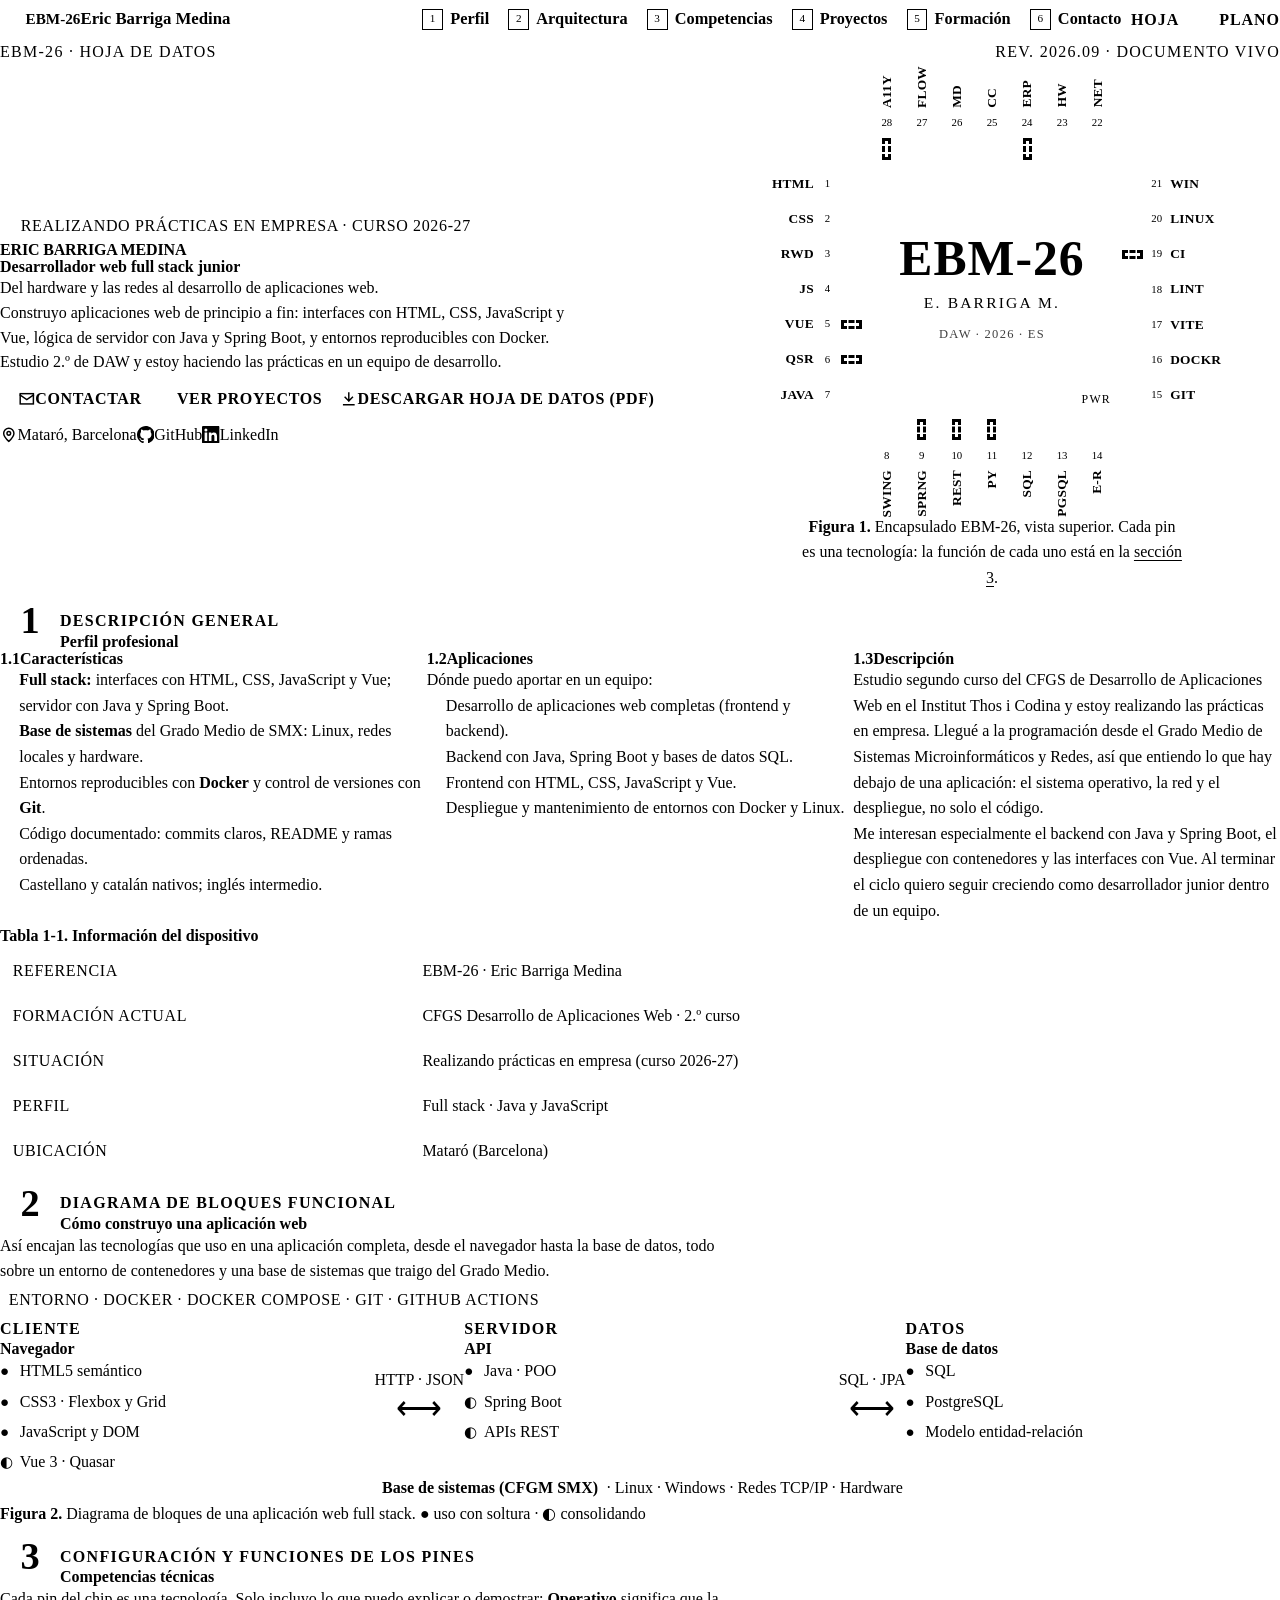
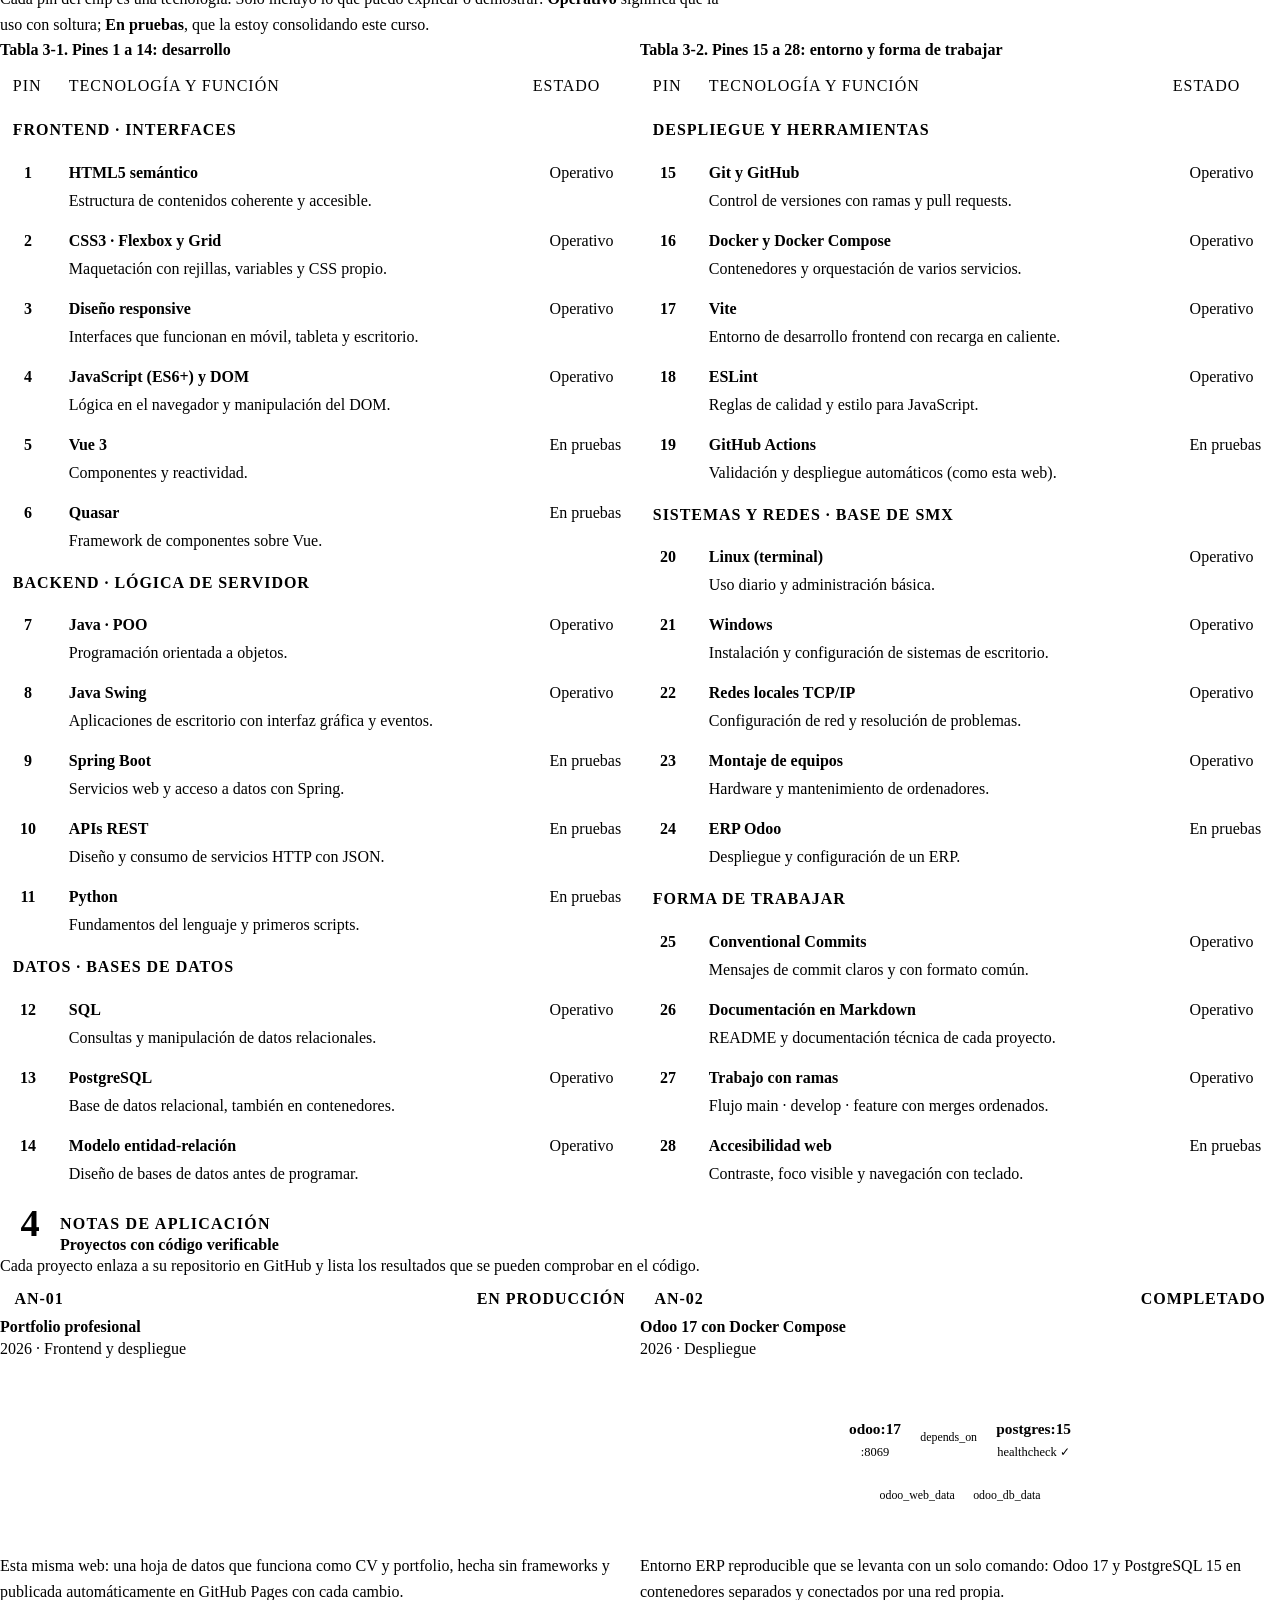
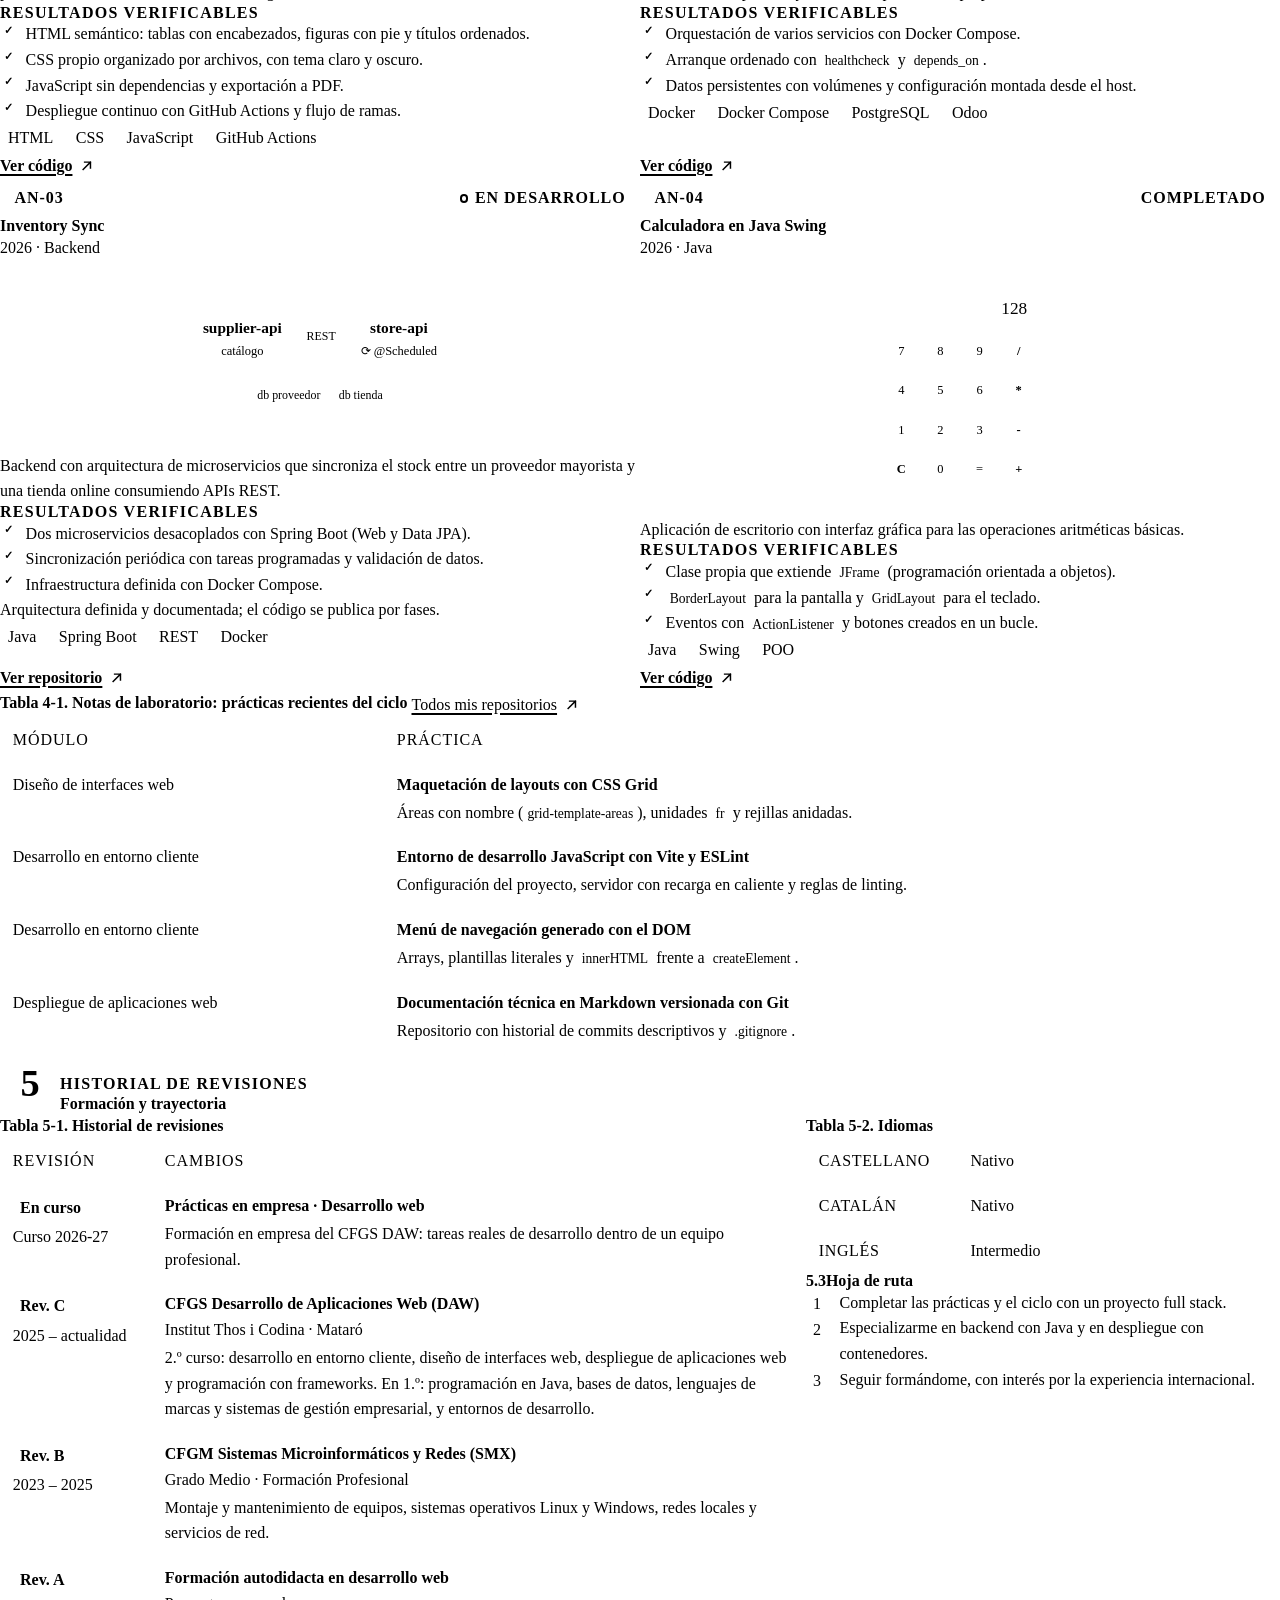
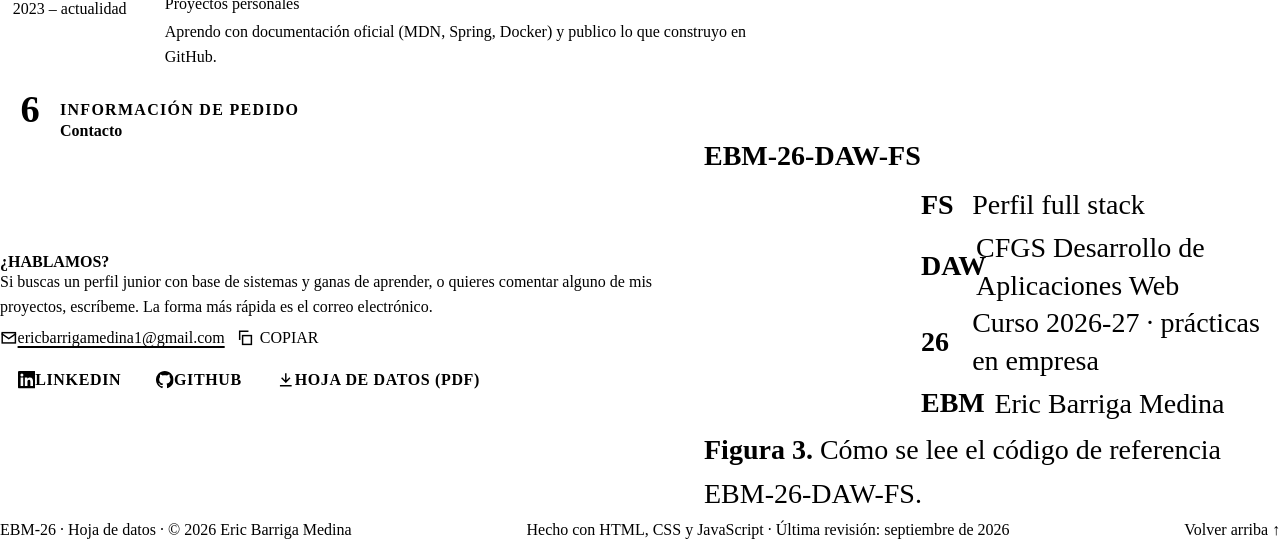
==== index.html @ aa26b1b4 "feat: maquetación de la hoja de datos EBM-26 Rediseño completo: el portfolio se presenta como el dat" ====
<!DOCTYPE html>
<html lang="es">
<head>
  <meta charset="utf-8">
  <!--
    =============================================================================
    PORTFOLIO DE ERIC BARRIGA MEDINA · "HOJA DE DATOS EBM-26"

    Idea del diseño: el portfolio imita la hoja de datos (datasheet) de un chip
    electrónico. Yo soy el componente "EBM-26" y cada parte de la hoja cuenta
    una parte de mi CV:

      Portada ............ presentación + el chip dibujado (Figura 1)
      1 Perfil ........... "Descripción general" (características, aplicaciones...)
      2 Arquitectura ..... "Diagrama de bloques" (cómo construyo una web)
      3 Competencias ..... "Configuración de pines" (una tecnología por pin)
      4 Proyectos ........ "Notas de aplicación" (proyectos con código)
      5 Formación ........ "Historial de revisiones"
      6 Contacto ......... "Información de pedido"

    Cómo está organizado el código:
      - Los textos se cambian directamente aquí, en este archivo.
      - Los estilos están en la carpeta css/ (un archivo por tema, ver README).
      - La interactividad está en js/principal.js.
      - Las clases siguen el formato  bloque__elemento--variante
        Ejemplo: .proyecto (bloque) · .proyecto__titulo (elemento) ·
                 .proyecto--destacado (variante).
    =============================================================================
  -->
  <meta name="viewport" content="width=device-width, initial-scale=1">
  <title>Eric Barriga Medina · Desarrollador web full stack junior</title>
  <meta name="description" content="Portfolio y CV de Eric Barriga Medina, estudiante de 2.º de DAW, presentado como la hoja de datos de un chip. Desarrollo web full stack con HTML, CSS, JavaScript, Vue, Java, Spring Boot, PostgreSQL y Docker.">
  <meta name="author" content="Eric Barriga Medina">
  <meta name="theme-color" content="#f3f0e8" media="(prefers-color-scheme: light)">
  <meta name="theme-color" content="#0f2a4a" media="(prefers-color-scheme: dark)">
  <link rel="canonical" href="https://eriiicc03.github.io/PortfolioEricBarrigaMedina/">

  <!-- Vista previa al compartir el enlace (LinkedIn, WhatsApp, etc.) -->
  <meta property="og:type" content="profile">
  <meta property="og:locale" content="es_ES">
  <meta property="og:url" content="https://eriiicc03.github.io/PortfolioEricBarrigaMedina/">
  <meta property="og:site_name" content="Eric Barriga Medina">
  <meta property="og:title" content="Eric Barriga Medina · Hoja de datos EBM-26">
  <meta property="og:description" content="Desarrollador web full stack junior: Java, Spring Boot, JavaScript, Vue, PostgreSQL y Docker. Portfolio presentado como la hoja de datos de un chip.">
  <meta property="og:image" content="https://eriiicc03.github.io/PortfolioEricBarrigaMedina/assets/img/og-image.png">
  <meta property="og:image:width" content="1200">
  <meta property="og:image:height" content="630">
  <meta property="og:image:alt" content="Hoja de datos del componente EBM-26: Eric Barriga Medina, desarrollador web full stack junior">
  <meta property="profile:first_name" content="Eric">
  <meta property="profile:last_name" content="Barriga Medina">
  <meta name="twitter:card" content="summary_large_image">

  <link rel="icon" href="assets/img/favicon.svg" type="image/svg+xml">
  <link rel="apple-touch-icon" href="assets/img/apple-touch-icon.png">

  <!-- Datos estructurados para buscadores (schema.org) -->
  <script type="application/ld+json">
    {
      "@context": "https://schema.org",
      "@type": "Person",
      "name": "Eric Barriga Medina",
      "jobTitle": "Desarrollador web full stack junior",
      "url": "https://eriiicc03.github.io/PortfolioEricBarrigaMedina/",
      "email": "mailto:ericbarrigamedina1@gmail.com",
      "address": {
        "@type": "PostalAddress",
        "addressLocality": "Mataró",
        "addressRegion": "Barcelona",
        "addressCountry": "ES"
      },
      "alumniOf": {
        "@type": "EducationalOrganization",
        "name": "Institut Thos i Codina"
      },
      "knowsAbout": ["HTML", "CSS", "JavaScript", "Vue", "Java", "Spring Boot", "SQL", "PostgreSQL", "Docker", "Git"],
      "knowsLanguage": ["es", "ca", "en"],
      "sameAs": [
        "https://github.com/Eriiicc03",
        "https://www.linkedin.com/in/eric-barriga-medina-5753632b2/"
      ]
    }
  </script>

  <!-- Aplica el tema guardado ("hoja" o "plano") antes de pintar la página, así no parpadea -->
  <script>
    (function () {
      var raiz = document.documentElement;
      raiz.classList.add("con-js");
      try {
        var temaGuardado = localStorage.getItem("tema");
        if (temaGuardado === "hoja" || temaGuardado === "plano") raiz.dataset.tema = temaGuardado;
      } catch (error) { /* el navegador no deja guardar datos: no pasa nada */ }
    })();
  </script>

  <!-- Fuentes propias: se precargan las que se ven nada más entrar -->
  <link rel="preload" href="assets/fuentes/ibm-plex-sans.woff2" as="font" type="font/woff2" crossorigin>
  <link rel="preload" href="assets/fuentes/ibm-plex-sans-condensed-700.woff2" as="font" type="font/woff2" crossorigin>

  <!-- Hojas de estilo (el orden importa: de lo más general a lo más concreto) -->
  <link rel="stylesheet" href="css/fuentes.css">
  <link rel="stylesheet" href="css/variables.css">
  <link rel="stylesheet" href="css/base.css">
  <link rel="stylesheet" href="css/estructura.css">
  <link rel="stylesheet" href="css/componentes.css">
  <link rel="stylesheet" href="css/chip.css">
  <link rel="stylesheet" href="css/diagramas.css">
  <link rel="stylesheet" href="css/impresion.css" media="print">

  <script src="js/principal.js" defer></script>
</head>
<body>
  <!-- ======================================================================
       ICONOS
       Se dibujan una vez aquí y se reutilizan con <use href="#icono-...">
       ====================================================================== -->
  <svg class="iconos" aria-hidden="true" xmlns="http://www.w3.org/2000/svg">
    <symbol id="icono-github" viewBox="0 0 16 16">
      <path fill="currentColor" d="M8 0C3.58 0 0 3.58 0 8c0 3.54 2.29 6.53 5.47 7.59.4.07.55-.17.55-.38 0-.19-.01-.82-.01-1.49-2.01.37-2.53-.49-2.69-.94-.09-.23-.48-.94-.82-1.13-.28-.15-.68-.52-.01-.53.63-.01 1.08.58 1.23.82.72 1.21 1.87.87 2.33.66.07-.52.28-.87.51-1.07-1.78-.2-3.64-.89-3.64-3.95 0-.87.31-1.59.82-2.15-.08-.2-.36-1.02.08-2.12 0 0 .67-.21 2.2.82.64-.18 1.32-.27 2-.27.68 0 1.36.09 2 .27 1.53-1.04 2.2-.82 2.2-.82.44 1.1.16 1.92.08 2.12.51.56.82 1.27.82 2.15 0 3.07-1.87 3.75-3.65 3.95.29.25.54.73.54 1.48 0 1.07-.01 1.93-.01 2.2 0 .21.15.46.55.38A8.01 8.01 0 0 0 16 8c0-4.42-3.58-8-8-8z"/>
    </symbol>
    <symbol id="icono-linkedin" viewBox="0 0 24 24">
      <path fill="currentColor" d="M20.45 20.45h-3.56v-5.57c0-1.33-.02-3.04-1.85-3.04-1.85 0-2.13 1.45-2.13 2.94v5.67H9.35V9h3.41v1.56h.05c.48-.9 1.64-1.85 3.37-1.85 3.6 0 4.27 2.37 4.27 5.46v6.28zM5.34 7.43a2.06 2.06 0 1 1 0-4.13 2.06 2.06 0 0 1 0 4.13zM7.12 20.45H3.56V9h3.56v11.45zM22.22 0H1.77C.79 0 0 .77 0 1.73v20.54C0 23.23.79 24 1.77 24h20.45c.98 0 1.78-.77 1.78-1.73V1.73C24 .77 23.2 0 22.22 0z"/>
    </symbol>
    <symbol id="icono-correo" viewBox="0 0 24 24">
      <g fill="none" stroke="currentColor" stroke-width="2" stroke-linecap="square"><rect x="3" y="5" width="18" height="14"/><path d="m3 7 9 6 9-6"/></g>
    </symbol>
    <symbol id="icono-ubicacion" viewBox="0 0 24 24">
      <g fill="none" stroke="currentColor" stroke-width="2"><path d="M12 21s-7-6.2-7-11a7 7 0 0 1 14 0c0 4.8-7 11-7 11z"/><circle cx="12" cy="10" r="2.5"/></g>
    </symbol>
    <symbol id="icono-flecha" viewBox="0 0 24 24">
      <path fill="none" stroke="currentColor" stroke-width="2" stroke-linecap="square" d="M7 17 17 7M9 7h8v8"/>
    </symbol>
    <symbol id="icono-descargar" viewBox="0 0 24 24">
      <path fill="none" stroke="currentColor" stroke-width="2" stroke-linecap="square" d="M12 4v11m-5-5 5 5 5-5M5 20h14"/>
    </symbol>
    <symbol id="icono-copiar" viewBox="0 0 24 24">
      <g fill="none" stroke="currentColor" stroke-width="2"><rect x="9" y="9" width="12" height="12"/><path d="M5 15V3h12"/></g>
    </symbol>
    <symbol id="icono-hecho" viewBox="0 0 24 24">
      <path fill="none" stroke="currentColor" stroke-width="2.5" stroke-linecap="square" d="M20 6 9 17l-5-5"/>
    </symbol>
    <symbol id="icono-menu" viewBox="0 0 24 24">
      <path fill="none" stroke="currentColor" stroke-width="2" d="M3 6h18M3 12h18M3 18h18"/>
    </symbol>
    <symbol id="icono-cerrar" viewBox="0 0 24 24">
      <path fill="none" stroke="currentColor" stroke-width="2" d="M5 5l14 14M19 5 5 19"/>
    </symbol>
  </svg>

  <a class="saltar-contenido" href="#contenido">Saltar al contenido</a>

  <!-- ======================================================================
       CABECERA FIJA: marca, índice de secciones y cambio de tema
       ====================================================================== -->
  <header class="cabecera" data-cabecera>
    <div class="contenedor cabecera__interior">
      <a class="marca" href="#inicio">
        <span class="marca__chip" aria-hidden="true"></span>
        <span class="marca__codigo">EBM-26</span>
        <span class="marca__nombre">Eric Barriga Medina</span>
      </a>

      <nav class="menu" aria-label="Índice" data-menu>
        <button class="menu__boton" type="button" aria-expanded="false" aria-controls="menu-lista" data-menu-boton>
          <svg class="icono icono--abrir" aria-hidden="true"><use href="#icono-menu"/></svg>
          <svg class="icono icono--cerrar" aria-hidden="true"><use href="#icono-cerrar"/></svg>
          Índice
        </button>
        <!-- Para añadir una sección al menú, copia un <li> y cambia el número, el texto y el #id -->
        <ol class="menu__lista" id="menu-lista">
          <li><a class="menu__enlace" href="#perfil"><span class="menu__numero">1</span>Perfil</a></li>
          <li><a class="menu__enlace" href="#arquitectura"><span class="menu__numero">2</span>Arquitectura</a></li>
          <li><a class="menu__enlace" href="#competencias"><span class="menu__numero">3</span>Competencias</a></li>
          <li><a class="menu__enlace" href="#proyectos"><span class="menu__numero">4</span>Proyectos</a></li>
          <li><a class="menu__enlace" href="#formacion"><span class="menu__numero">5</span>Formación</a></li>
          <li><a class="menu__enlace" href="#contacto"><span class="menu__numero">6</span>Contacto</a></li>
        </ol>
      </nav>

      <!-- Interruptor de tema: "Hoja" (claro, papel) o "Plano" (oscuro, cianotipo) -->
      <button class="boton-tema solo-con-js" type="button" aria-pressed="false" data-boton-tema>
        <span class="boton-tema__etiqueta" aria-hidden="true">Hoja</span>
        <span class="boton-tema__interruptor" aria-hidden="true"></span>
        <span class="boton-tema__etiqueta" aria-hidden="true">Plano</span>
        <span class="solo-lectores">Modo plano (tema oscuro)</span>
      </button>
    </div>
  </header>

  <main id="contenido">
    <!-- ======================================================================
         PORTADA
         ====================================================================== -->
    <section class="portada" id="inicio" aria-labelledby="portada-titulo">
      <div class="contenedor">
        <!-- Franja superior, como en las hojas de datos de verdad -->
        <div class="portada__franja">
          <p>EBM-26 · Hoja de datos</p>
          <p>Rev. 2026.09 · Documento vivo</p>
        </div>

        <div class="portada__rejilla">
          <div class="portada__texto">
            <p class="estado">
              <span class="estado__led" aria-hidden="true"></span>
              Realizando prácticas en empresa · curso 2026-27
            </p>

            <h1 class="portada__titulo" id="portada-titulo">Eric Barriga Medina</h1>
            <p class="portada__puesto">Desarrollador web <strong>full stack</strong> junior</p>
            <p class="portada__lema">Del hardware y las redes al desarrollo de aplicaciones web.</p>

            <p class="portada__intro">
              Construyo aplicaciones web de principio a fin: interfaces con HTML, CSS, JavaScript y Vue,
              lógica de servidor con Java y Spring Boot, y entornos reproducibles con Docker.
              Estudio 2.º de DAW y estoy haciendo las prácticas en un equipo de desarrollo.
            </p>

            <div class="portada__acciones">
              <a class="boton boton--principal" href="#contacto">
                <svg class="icono" aria-hidden="true"><use href="#icono-correo"/></svg>
                Contactar
              </a>
              <a class="boton" href="#proyectos">Ver proyectos</a>
              <button class="boton boton--texto solo-con-js" type="button" data-imprimir>
                <svg class="icono" aria-hidden="true"><use href="#icono-descargar"/></svg>
                Descargar hoja de datos (PDF)
              </button>
            </div>

            <ul class="portada__enlaces">
              <li>
                <svg class="icono" aria-hidden="true"><use href="#icono-ubicacion"/></svg>
                Mataró, Barcelona
              </li>
              <li>
                <a href="https://github.com/Eriiicc03" rel="me noopener" target="_blank">
                  <svg class="icono" aria-hidden="true"><use href="#icono-github"/></svg>
                  GitHub
                </a>
              </li>
              <li>
                <a href="https://www.linkedin.com/in/eric-barriga-medina-5753632b2/" rel="me noopener" target="_blank">
                  <svg class="icono" aria-hidden="true"><use href="#icono-linkedin"/></svg>
                  LinkedIn
                </a>
              </li>
            </ul>

            <!-- Solo aparece en el PDF (css/impresion.css) -->
            <ul class="contacto-impreso solo-impresion">
              <li>ericbarrigamedina1@gmail.com</li>
              <li>github.com/Eriiicc03</li>
              <li>linkedin.com/in/eric-barriga-medina-5753632b2</li>
              <li>Mataró (Barcelona)</li>
            </ul>
          </div>

          <!-- ================================================================
               FIGURA 1 · EL CHIP
               Cada pin es una tecnología y su número coincide con la tabla de
               la sección 3. Si añades o cambias una tecnología, hazlo en los
               dos sitios. Al pulsar un pin, la página salta a su fila.
               Lados: izquierda 1-7 (arriba → abajo), abajo 8-14 (izq. → der.),
                      derecha 15-21 (abajo → arriba), arriba 22-28 (der. → izq.)
               Variante .pin--pruebas = tecnología que estoy consolidando.
               ================================================================ -->
          <figure class="figura figura--chip">
            <div class="chip" aria-hidden="true">
              <div class="chip__cuerpo">
                <span class="chip__marca-pin1"></span>
                <span class="chip__codigo">EBM-26</span>
                <span class="chip__nombre">E. BARRIGA M.</span>
                <span class="chip__lote">DAW · 2026 · ES</span>
                <span class="chip__led">PWR</span>
              </div>

              <ul class="chip__lado chip__lado--izquierda">
                <li class="pin"><a class="pin__enlace" href="#pin-1" tabindex="-1"><span class="pin__nombre">HTML</span><span class="pin__numero">1</span></a></li>
                <li class="pin"><a class="pin__enlace" href="#pin-2" tabindex="-1"><span class="pin__nombre">CSS</span><span class="pin__numero">2</span></a></li>
                <li class="pin"><a class="pin__enlace" href="#pin-3" tabindex="-1"><span class="pin__nombre">RWD</span><span class="pin__numero">3</span></a></li>
                <li class="pin"><a class="pin__enlace" href="#pin-4" tabindex="-1"><span class="pin__nombre">JS</span><span class="pin__numero">4</span></a></li>
                <li class="pin pin--pruebas"><a class="pin__enlace" href="#pin-5" tabindex="-1"><span class="pin__nombre">VUE</span><span class="pin__numero">5</span></a></li>
                <li class="pin pin--pruebas"><a class="pin__enlace" href="#pin-6" tabindex="-1"><span class="pin__nombre">QSR</span><span class="pin__numero">6</span></a></li>
                <li class="pin"><a class="pin__enlace" href="#pin-7" tabindex="-1"><span class="pin__nombre">JAVA</span><span class="pin__numero">7</span></a></li>
              </ul>

              <ul class="chip__lado chip__lado--abajo">
                <li class="pin"><a class="pin__enlace" href="#pin-8" tabindex="-1"><span class="pin__nombre">SWING</span><span class="pin__numero">8</span></a></li>
                <li class="pin pin--pruebas"><a class="pin__enlace" href="#pin-9" tabindex="-1"><span class="pin__nombre">SPRNG</span><span class="pin__numero">9</span></a></li>
                <li class="pin pin--pruebas"><a class="pin__enlace" href="#pin-10" tabindex="-1"><span class="pin__nombre">REST</span><span class="pin__numero">10</span></a></li>
                <li class="pin pin--pruebas"><a class="pin__enlace" href="#pin-11" tabindex="-1"><span class="pin__nombre">PY</span><span class="pin__numero">11</span></a></li>
                <li class="pin"><a class="pin__enlace" href="#pin-12" tabindex="-1"><span class="pin__nombre">SQL</span><span class="pin__numero">12</span></a></li>
                <li class="pin"><a class="pin__enlace" href="#pin-13" tabindex="-1"><span class="pin__nombre">PGSQL</span><span class="pin__numero">13</span></a></li>
                <li class="pin"><a class="pin__enlace" href="#pin-14" tabindex="-1"><span class="pin__nombre">E-R</span><span class="pin__numero">14</span></a></li>
              </ul>

              <ul class="chip__lado chip__lado--derecha">
                <li class="pin"><a class="pin__enlace" href="#pin-15" tabindex="-1"><span class="pin__nombre">GIT</span><span class="pin__numero">15</span></a></li>
                <li class="pin"><a class="pin__enlace" href="#pin-16" tabindex="-1"><span class="pin__nombre">DOCKR</span><span class="pin__numero">16</span></a></li>
                <li class="pin"><a class="pin__enlace" href="#pin-17" tabindex="-1"><span class="pin__nombre">VITE</span><span class="pin__numero">17</span></a></li>
                <li class="pin"><a class="pin__enlace" href="#pin-18" tabindex="-1"><span class="pin__nombre">LINT</span><span class="pin__numero">18</span></a></li>
                <li class="pin pin--pruebas"><a class="pin__enlace" href="#pin-19" tabindex="-1"><span class="pin__nombre">CI</span><span class="pin__numero">19</span></a></li>
                <li class="pin"><a class="pin__enlace" href="#pin-20" tabindex="-1"><span class="pin__nombre">LINUX</span><span class="pin__numero">20</span></a></li>
                <li class="pin"><a class="pin__enlace" href="#pin-21" tabindex="-1"><span class="pin__nombre">WIN</span><span class="pin__numero">21</span></a></li>
              </ul>

              <ul class="chip__lado chip__lado--arriba">
                <li class="pin"><a class="pin__enlace" href="#pin-22" tabindex="-1"><span class="pin__nombre">NET</span><span class="pin__numero">22</span></a></li>
                <li class="pin"><a class="pin__enlace" href="#pin-23" tabindex="-1"><span class="pin__nombre">HW</span><span class="pin__numero">23</span></a></li>
                <li class="pin pin--pruebas"><a class="pin__enlace" href="#pin-24" tabindex="-1"><span class="pin__nombre">ERP</span><span class="pin__numero">24</span></a></li>
                <li class="pin"><a class="pin__enlace" href="#pin-25" tabindex="-1"><span class="pin__nombre">CC</span><span class="pin__numero">25</span></a></li>
                <li class="pin"><a class="pin__enlace" href="#pin-26" tabindex="-1"><span class="pin__nombre">MD</span><span class="pin__numero">26</span></a></li>
                <li class="pin"><a class="pin__enlace" href="#pin-27" tabindex="-1"><span class="pin__nombre">FLOW</span><span class="pin__numero">27</span></a></li>
                <li class="pin pin--pruebas"><a class="pin__enlace" href="#pin-28" tabindex="-1"><span class="pin__nombre">A11Y</span><span class="pin__numero">28</span></a></li>
              </ul>
            </div>
            <figcaption class="figura__pie">
              <strong>Figura 1.</strong> Encapsulado EBM-26, vista superior. Cada pin es una tecnología:
              la función de cada uno está en la <a href="#competencias">sección 3</a>.
            </figcaption>
          </figure>
        </div>
      </div>
    </section>

    <!-- ======================================================================
         1 · PERFIL  ("Descripción general")
         ====================================================================== -->
    <section class="seccion" id="perfil" aria-labelledby="perfil-titulo">
      <div class="contenedor">
        <header class="seccion__cabecera">
          <span class="seccion__numero" aria-hidden="true">1</span>
          <div>
            <p class="seccion__tecnico">Descripción general</p>
            <h2 class="seccion__titulo" id="perfil-titulo">Perfil profesional</h2>
          </div>
        </header>

        <!-- Las tres columnas típicas de la primera página de una hoja de datos -->
        <div class="triada">
          <div class="triada__columna" data-aparecer>
            <h3 class="subtitulo"><span class="subtitulo__numero">1.1</span> Características</h3>
            <ul class="lista-puntos">
              <li><strong>Full stack:</strong> interfaces con HTML, CSS, JavaScript y Vue; servidor con Java y Spring Boot.</li>
              <li><strong>Base de sistemas</strong> del Grado Medio de SMX: Linux, redes locales y hardware.</li>
              <li>Entornos reproducibles con <strong>Docker</strong> y control de versiones con <strong>Git</strong>.</li>
              <li>Código documentado: commits claros, README y ramas ordenadas.</li>
              <li>Castellano y catalán nativos; inglés intermedio.</li>
            </ul>
          </div>

          <div class="triada__columna" data-aparecer>
            <h3 class="subtitulo"><span class="subtitulo__numero">1.2</span> Aplicaciones</h3>
            <p class="triada__nota">Dónde puedo aportar en un equipo:</p>
            <ul class="lista-puntos">
              <li>Desarrollo de aplicaciones web completas (frontend y backend).</li>
              <li>Backend con Java, Spring Boot y bases de datos SQL.</li>
              <li>Frontend con HTML, CSS, JavaScript y Vue.</li>
              <li>Despliegue y mantenimiento de entornos con Docker y Linux.</li>
            </ul>
          </div>

          <div class="triada__columna" data-aparecer>
            <h3 class="subtitulo"><span class="subtitulo__numero">1.3</span> Descripción</h3>
            <p>
              Estudio segundo curso del CFGS de Desarrollo de Aplicaciones Web en el Institut Thos i Codina
              y estoy realizando las prácticas en empresa. Llegué a la programación desde el Grado Medio de
              Sistemas Microinformáticos y Redes, así que entiendo lo que hay debajo de una aplicación:
              el sistema operativo, la red y el despliegue, no solo el código.
            </p>
            <p>
              Me interesan especialmente el backend con Java y Spring Boot, el despliegue con contenedores
              y las interfaces con Vue. Al terminar el ciclo quiero seguir creciendo como desarrollador
              junior dentro de un equipo.
            </p>
          </div>
        </div>

        <!-- Tabla de datos rápidos -->
        <div class="tabla-marco" data-aparecer>
          <table class="tabla tabla--clave-valor">
            <caption class="tabla__titulo"><strong>Tabla 1-1.</strong> Información del dispositivo</caption>
            <tbody>
              <tr><th scope="row">Referencia</th><td>EBM-26 · Eric Barriga Medina</td></tr>
              <tr><th scope="row">Formación actual</th><td>CFGS Desarrollo de Aplicaciones Web · 2.º curso</td></tr>
              <tr><th scope="row">Situación</th><td>Realizando prácticas en empresa (curso 2026-27)</td></tr>
              <tr><th scope="row">Perfil</th><td>Full stack · Java y JavaScript</td></tr>
              <tr><th scope="row">Ubicación</th><td>Mataró (Barcelona)</td></tr>
            </tbody>
          </table>
        </div>
      </div>
    </section>

    <!-- ======================================================================
         2 · ARQUITECTURA  ("Diagrama de bloques")
         Cada bloque es una capa de una aplicación web. La marca ◐ indica
         tecnologías que estoy consolidando (clase .bloque__item--pruebas).
         ====================================================================== -->
    <section class="seccion seccion--alterna" id="arquitectura" aria-labelledby="arquitectura-titulo">
      <div class="contenedor">
        <header class="seccion__cabecera">
          <span class="seccion__numero" aria-hidden="true">2</span>
          <div>
            <p class="seccion__tecnico">Diagrama de bloques funcional</p>
            <h2 class="seccion__titulo" id="arquitectura-titulo">Cómo construyo una aplicación web</h2>
          </div>
        </header>

        <p class="seccion__intro">
          Así encajan las tecnologías que uso en una aplicación completa, desde el navegador hasta la base de datos,
          todo sobre un entorno de contenedores y una base de sistemas que traigo del Grado Medio.
        </p>

        <figure class="figura" data-aparecer>
          <div class="diagrama-bloques">
            <div class="diagrama-bloques__entorno">
              <p class="diagrama-bloques__etiqueta">Entorno · Docker · Docker Compose · Git · GitHub Actions</p>

              <div class="diagrama-bloques__fila">
                <div class="bloque">
                  <p class="bloque__tipo">Cliente</p>
                  <h3 class="bloque__titulo">Navegador</h3>
                  <ul class="bloque__lista">
                    <li>HTML5 semántico</li>
                    <li>CSS3 · Flexbox y Grid</li>
                    <li>JavaScript y DOM</li>
                    <li class="bloque__item--pruebas">Vue 3 · Quasar</li>
                  </ul>
                </div>

                <p class="conexion"><span class="conexion__texto">HTTP · JSON</span></p>

                <div class="bloque bloque--central">
                  <p class="bloque__tipo">Servidor</p>
                  <h3 class="bloque__titulo">API</h3>
                  <ul class="bloque__lista">
                    <li>Java · POO</li>
                    <li class="bloque__item--pruebas">Spring Boot</li>
                    <li class="bloque__item--pruebas">APIs REST</li>
                  </ul>
                </div>

                <p class="conexion"><span class="conexion__texto">SQL · JPA</span></p>

                <div class="bloque">
                  <p class="bloque__tipo">Datos</p>
                  <h3 class="bloque__titulo">Base de datos</h3>
                  <ul class="bloque__lista">
                    <li>SQL</li>
                    <li>PostgreSQL</li>
                    <li>Modelo entidad-relación</li>
                  </ul>
                </div>
              </div>
            </div>

            <p class="diagrama-bloques__base">
              <strong>Base de sistemas (CFGM SMX)</strong> · Linux · Windows · Redes TCP/IP · Hardware
            </p>
          </div>
          <figcaption class="figura__pie">
            <strong>Figura 2.</strong> Diagrama de bloques de una aplicación web full stack.
            <span class="leyenda-mini">● uso con soltura · ◐ consolidando</span>
          </figcaption>
        </figure>
      </div>
    </section>

    <!-- ======================================================================
         3 · COMPETENCIAS  ("Configuración de pines")
         Cada fila es un pin del chip (Figura 1). El id="pin-N" permite saltar
         a la fila al pulsar el pin. Estado:
           <span class="estado-pin">Operativo</span>                      → uso con soltura
           <span class="estado-pin estado-pin--pruebas">En pruebas</span> → lo estoy consolidando
         ====================================================================== -->
    <section class="seccion" id="competencias" aria-labelledby="competencias-titulo">
      <div class="contenedor">
        <header class="seccion__cabecera">
          <span class="seccion__numero" aria-hidden="true">3</span>
          <div>
            <p class="seccion__tecnico">Configuración y funciones de los pines</p>
            <h2 class="seccion__titulo" id="competencias-titulo">Competencias técnicas</h2>
          </div>
        </header>

        <p class="seccion__intro">
          Cada pin del chip es una tecnología. Solo incluyo lo que puedo explicar o demostrar:
          <strong>Operativo</strong> significa que la uso con soltura; <strong>En pruebas</strong>, que la estoy consolidando este curso.
        </p>

        <!-- Dos tablas: pines 1-14 (izquierda) y pines 15-28 (derecha) -->
        <div class="tablas-pines">
          <div class="tabla-marco" data-aparecer>
            <table class="tabla tabla-pines">
              <caption class="tabla__titulo"><strong>Tabla 3-1.</strong> Pines 1 a 14: desarrollo</caption>
              <thead>
                <tr>
                  <th scope="col" class="tabla-pines__col-pin">Pin</th>
                  <th scope="col">Tecnología y función</th>
                  <th scope="col" class="tabla-pines__col-estado">Estado</th>
                </tr>
              </thead>

              <!-- Grupo: Frontend -->
              <tbody>
                <tr class="tabla__grupo"><th scope="rowgroup" colspan="3">Frontend · interfaces</th></tr>
                <tr id="pin-1"><td class="tabla-pines__pin">1</td><td><strong>HTML5 semántico</strong><span class="tabla__detalle">Estructura de contenidos coherente y accesible.</span></td><td><span class="estado-pin">Operativo</span></td></tr>
                <tr id="pin-2"><td class="tabla-pines__pin">2</td><td><strong>CSS3 · Flexbox y Grid</strong><span class="tabla__detalle">Maquetación con rejillas, variables y CSS propio.</span></td><td><span class="estado-pin">Operativo</span></td></tr>
                <tr id="pin-3"><td class="tabla-pines__pin">3</td><td><strong>Diseño responsive</strong><span class="tabla__detalle">Interfaces que funcionan en móvil, tableta y escritorio.</span></td><td><span class="estado-pin">Operativo</span></td></tr>
                <tr id="pin-4"><td class="tabla-pines__pin">4</td><td><strong>JavaScript (ES6+) y DOM</strong><span class="tabla__detalle">Lógica en el navegador y manipulación del DOM.</span></td><td><span class="estado-pin">Operativo</span></td></tr>
                <tr id="pin-5"><td class="tabla-pines__pin">5</td><td><strong>Vue 3</strong><span class="tabla__detalle">Componentes y reactividad.</span></td><td><span class="estado-pin estado-pin--pruebas">En pruebas</span></td></tr>
                <tr id="pin-6"><td class="tabla-pines__pin">6</td><td><strong>Quasar</strong><span class="tabla__detalle">Framework de componentes sobre Vue.</span></td><td><span class="estado-pin estado-pin--pruebas">En pruebas</span></td></tr>
              </tbody>

              <!-- Grupo: Backend -->
              <tbody>
                <tr class="tabla__grupo"><th scope="rowgroup" colspan="3">Backend · lógica de servidor</th></tr>
                <tr id="pin-7"><td class="tabla-pines__pin">7</td><td><strong>Java · POO</strong><span class="tabla__detalle">Programación orientada a objetos.</span></td><td><span class="estado-pin">Operativo</span></td></tr>
                <tr id="pin-8"><td class="tabla-pines__pin">8</td><td><strong>Java Swing</strong><span class="tabla__detalle">Aplicaciones de escritorio con interfaz gráfica y eventos.</span></td><td><span class="estado-pin">Operativo</span></td></tr>
                <tr id="pin-9"><td class="tabla-pines__pin">9</td><td><strong>Spring Boot</strong><span class="tabla__detalle">Servicios web y acceso a datos con Spring.</span></td><td><span class="estado-pin estado-pin--pruebas">En pruebas</span></td></tr>
                <tr id="pin-10"><td class="tabla-pines__pin">10</td><td><strong>APIs REST</strong><span class="tabla__detalle">Diseño y consumo de servicios HTTP con JSON.</span></td><td><span class="estado-pin estado-pin--pruebas">En pruebas</span></td></tr>
                <tr id="pin-11"><td class="tabla-pines__pin">11</td><td><strong>Python</strong><span class="tabla__detalle">Fundamentos del lenguaje y primeros scripts.</span></td><td><span class="estado-pin estado-pin--pruebas">En pruebas</span></td></tr>
              </tbody>

              <!-- Grupo: Datos -->
              <tbody>
                <tr class="tabla__grupo"><th scope="rowgroup" colspan="3">Datos · bases de datos</th></tr>
                <tr id="pin-12"><td class="tabla-pines__pin">12</td><td><strong>SQL</strong><span class="tabla__detalle">Consultas y manipulación de datos relacionales.</span></td><td><span class="estado-pin">Operativo</span></td></tr>
                <tr id="pin-13"><td class="tabla-pines__pin">13</td><td><strong>PostgreSQL</strong><span class="tabla__detalle">Base de datos relacional, también en contenedores.</span></td><td><span class="estado-pin">Operativo</span></td></tr>
                <tr id="pin-14"><td class="tabla-pines__pin">14</td><td><strong>Modelo entidad-relación</strong><span class="tabla__detalle">Diseño de bases de datos antes de programar.</span></td><td><span class="estado-pin">Operativo</span></td></tr>
              </tbody>
            </table>
          </div>

          <div class="tabla-marco" data-aparecer>
            <table class="tabla tabla-pines">
              <caption class="tabla__titulo"><strong>Tabla 3-2.</strong> Pines 15 a 28: entorno y forma de trabajar</caption>
              <thead>
                <tr>
                  <th scope="col" class="tabla-pines__col-pin">Pin</th>
                  <th scope="col">Tecnología y función</th>
                  <th scope="col" class="tabla-pines__col-estado">Estado</th>
                </tr>
              </thead>

              <!-- Grupo: Despliegue y herramientas -->
              <tbody>
                <tr class="tabla__grupo"><th scope="rowgroup" colspan="3">Despliegue y herramientas</th></tr>
                <tr id="pin-15"><td class="tabla-pines__pin">15</td><td><strong>Git y GitHub</strong><span class="tabla__detalle">Control de versiones con ramas y pull requests.</span></td><td><span class="estado-pin">Operativo</span></td></tr>
                <tr id="pin-16"><td class="tabla-pines__pin">16</td><td><strong>Docker y Docker Compose</strong><span class="tabla__detalle">Contenedores y orquestación de varios servicios.</span></td><td><span class="estado-pin">Operativo</span></td></tr>
                <tr id="pin-17"><td class="tabla-pines__pin">17</td><td><strong>Vite</strong><span class="tabla__detalle">Entorno de desarrollo frontend con recarga en caliente.</span></td><td><span class="estado-pin">Operativo</span></td></tr>
                <tr id="pin-18"><td class="tabla-pines__pin">18</td><td><strong>ESLint</strong><span class="tabla__detalle">Reglas de calidad y estilo para JavaScript.</span></td><td><span class="estado-pin">Operativo</span></td></tr>
                <tr id="pin-19"><td class="tabla-pines__pin">19</td><td><strong>GitHub Actions</strong><span class="tabla__detalle">Validación y despliegue automáticos (como esta web).</span></td><td><span class="estado-pin estado-pin--pruebas">En pruebas</span></td></tr>
              </tbody>

              <!-- Grupo: Sistemas y redes -->
              <tbody>
                <tr class="tabla__grupo"><th scope="rowgroup" colspan="3">Sistemas y redes · base de SMX</th></tr>
                <tr id="pin-20"><td class="tabla-pines__pin">20</td><td><strong>Linux (terminal)</strong><span class="tabla__detalle">Uso diario y administración básica.</span></td><td><span class="estado-pin">Operativo</span></td></tr>
                <tr id="pin-21"><td class="tabla-pines__pin">21</td><td><strong>Windows</strong><span class="tabla__detalle">Instalación y configuración de sistemas de escritorio.</span></td><td><span class="estado-pin">Operativo</span></td></tr>
                <tr id="pin-22"><td class="tabla-pines__pin">22</td><td><strong>Redes locales TCP/IP</strong><span class="tabla__detalle">Configuración de red y resolución de problemas.</span></td><td><span class="estado-pin">Operativo</span></td></tr>
                <tr id="pin-23"><td class="tabla-pines__pin">23</td><td><strong>Montaje de equipos</strong><span class="tabla__detalle">Hardware y mantenimiento de ordenadores.</span></td><td><span class="estado-pin">Operativo</span></td></tr>
                <tr id="pin-24"><td class="tabla-pines__pin">24</td><td><strong>ERP Odoo</strong><span class="tabla__detalle">Despliegue y configuración de un ERP.</span></td><td><span class="estado-pin estado-pin--pruebas">En pruebas</span></td></tr>
              </tbody>

              <!-- Grupo: Forma de trabajar -->
              <tbody>
                <tr class="tabla__grupo"><th scope="rowgroup" colspan="3">Forma de trabajar</th></tr>
                <tr id="pin-25"><td class="tabla-pines__pin">25</td><td><strong>Conventional Commits</strong><span class="tabla__detalle">Mensajes de commit claros y con formato común.</span></td><td><span class="estado-pin">Operativo</span></td></tr>
                <tr id="pin-26"><td class="tabla-pines__pin">26</td><td><strong>Documentación en Markdown</strong><span class="tabla__detalle">README y documentación técnica de cada proyecto.</span></td><td><span class="estado-pin">Operativo</span></td></tr>
                <tr id="pin-27"><td class="tabla-pines__pin">27</td><td><strong>Trabajo con ramas</strong><span class="tabla__detalle">Flujo main · develop · feature con merges ordenados.</span></td><td><span class="estado-pin">Operativo</span></td></tr>
                <tr id="pin-28"><td class="tabla-pines__pin">28</td><td><strong>Accesibilidad web</strong><span class="tabla__detalle">Contraste, foco visible y navegación con teclado.</span></td><td><span class="estado-pin estado-pin--pruebas">En pruebas</span></td></tr>
              </tbody>
            </table>
          </div>
        </div>
      </div>
    </section>

    <!-- ======================================================================
         4 · PROYECTOS  ("Notas de aplicación")
         Para añadir un proyecto, copia un <article class="proyecto"> completo,
         cambia el código (AN-05...), los textos y los enlaces. La parte
         .proyecto__esquema es un dibujo opcional: puedes borrarla.
         Estados: .proyecto__estado--publicado · --completado · --desarrollo
         ====================================================================== -->
    <section class="seccion seccion--alterna" id="proyectos" aria-labelledby="proyectos-titulo">
      <div class="contenedor">
        <header class="seccion__cabecera">
          <span class="seccion__numero" aria-hidden="true">4</span>
          <div>
            <p class="seccion__tecnico">Notas de aplicación</p>
            <h2 class="seccion__titulo" id="proyectos-titulo">Proyectos con código verificable</h2>
          </div>
        </header>

        <p class="seccion__intro">
          Cada proyecto enlaza a su repositorio en GitHub y lista los resultados que se pueden comprobar en el código.
        </p>

        <div class="proyectos">
          <!-- AN-01 · Este portfolio -->
          <article class="proyecto" data-aparecer>
            <header class="proyecto__cabecera">
              <span class="proyecto__codigo">AN-01</span>
              <span class="proyecto__estado proyecto__estado--publicado">En producción</span>
            </header>
            <div class="proyecto__cuerpo">
              <h3 class="proyecto__titulo">Portfolio profesional</h3>
              <p class="proyecto__meta">2026 · Frontend y despliegue</p>
              <div class="proyecto__esquema" aria-hidden="true">
                <div class="mini-navegador">
                  <div class="mini-navegador__barra"><span></span><span></span><span></span></div>
                  <div class="mini-navegador__pagina">
                    <span class="mini-navegador__linea mini-navegador__linea--titulo"></span>
                    <span class="mini-navegador__linea"></span>
                    <span class="mini-navegador__chip"></span>
                  </div>
                </div>
              </div>
              <p class="proyecto__descripcion">
                Esta misma web: una hoja de datos que funciona como CV y portfolio, hecha sin frameworks
                y publicada automáticamente en GitHub Pages con cada cambio.
              </p>
              <h4 class="proyecto__subtitulo">Resultados verificables</h4>
              <ul class="proyecto__resultados">
                <li>HTML semántico: tablas con encabezados, figuras con pie y títulos ordenados.</li>
                <li>CSS propio organizado por archivos, con tema claro y oscuro.</li>
                <li>JavaScript sin dependencias y exportación a PDF.</li>
                <li>Despliegue continuo con GitHub Actions y flujo de ramas.</li>
              </ul>
              <ul class="proyecto__componentes">
                <li>HTML</li>
                <li>CSS</li>
                <li>JavaScript</li>
                <li>GitHub Actions</li>
              </ul>
              <p class="proyecto__enlaces">
                <a class="enlace-flecha" href="https://github.com/Eriiicc03/PortfolioEricBarrigaMedina" target="_blank" rel="noopener">
                  Ver código
                  <svg class="icono" aria-hidden="true"><use href="#icono-flecha"/></svg>
                </a>
              </p>
            </div>
          </article>

          <!-- AN-02 · Odoo con Docker -->
          <article class="proyecto" data-aparecer>
            <header class="proyecto__cabecera">
              <span class="proyecto__codigo">AN-02</span>
              <span class="proyecto__estado proyecto__estado--completado">Completado</span>
            </header>
            <div class="proyecto__cuerpo">
              <h3 class="proyecto__titulo">Odoo 17 con Docker Compose</h3>
              <p class="proyecto__meta">2026 · Despliegue</p>
              <div class="proyecto__esquema" aria-hidden="true">
                <div class="esquema">
                  <span class="esquema__nodo"><span class="esquema__nombre">odoo:17</span><span class="esquema__detalle">:8069</span></span>
                  <span class="esquema__flecha">depends_on</span>
                  <span class="esquema__nodo esquema__nodo--destacado"><span class="esquema__nombre">postgres:15</span><span class="esquema__detalle">healthcheck ✓</span></span>
                </div>
                <div class="esquema__volumenes"><span>odoo_web_data</span><span>odoo_db_data</span></div>
              </div>
              <p class="proyecto__descripcion">
                Entorno ERP reproducible que se levanta con un solo comando: Odoo 17 y PostgreSQL 15
                en contenedores separados y conectados por una red propia.
              </p>
              <h4 class="proyecto__subtitulo">Resultados verificables</h4>
              <ul class="proyecto__resultados">
                <li>Orquestación de varios servicios con Docker Compose.</li>
                <li>Arranque ordenado con <code>healthcheck</code> y <code>depends_on</code>.</li>
                <li>Datos persistentes con volúmenes y configuración montada desde el host.</li>
              </ul>
              <ul class="proyecto__componentes">
                <li>Docker</li>
                <li>Docker Compose</li>
                <li>PostgreSQL</li>
                <li>Odoo</li>
              </ul>
              <p class="proyecto__enlaces">
                <a class="enlace-flecha" href="https://github.com/Eriiicc03/Odoo" target="_blank" rel="noopener">
                  Ver código
                  <svg class="icono" aria-hidden="true"><use href="#icono-flecha"/></svg>
                </a>
              </p>
            </div>
          </article>

          <!-- AN-03 · Inventory Sync -->
          <article class="proyecto" data-aparecer>
            <header class="proyecto__cabecera">
              <span class="proyecto__codigo">AN-03</span>
              <span class="proyecto__estado proyecto__estado--desarrollo">En desarrollo</span>
            </header>
            <div class="proyecto__cuerpo">
              <h3 class="proyecto__titulo">Inventory Sync</h3>
              <p class="proyecto__meta">2026 · Backend</p>
              <div class="proyecto__esquema" aria-hidden="true">
                <div class="esquema">
                  <span class="esquema__nodo"><span class="esquema__nombre">supplier-api</span><span class="esquema__detalle">catálogo</span></span>
                  <span class="esquema__flecha">REST</span>
                  <span class="esquema__nodo esquema__nodo--destacado"><span class="esquema__nombre">store-api</span><span class="esquema__detalle">⟳ @Scheduled</span></span>
                </div>
                <div class="esquema__volumenes"><span>db proveedor</span><span>db tienda</span></div>
              </div>
              <p class="proyecto__descripcion">
                Backend con arquitectura de microservicios que sincroniza el stock entre un proveedor
                mayorista y una tienda online consumiendo APIs REST.
              </p>
              <h4 class="proyecto__subtitulo">Resultados verificables</h4>
              <ul class="proyecto__resultados">
                <li>Dos microservicios desacoplados con Spring Boot (Web y Data JPA).</li>
                <li>Sincronización periódica con tareas programadas y validación de datos.</li>
                <li>Infraestructura definida con Docker Compose.</li>
              </ul>
              <p class="proyecto__nota">Arquitectura definida y documentada; el código se publica por fases.</p>
              <ul class="proyecto__componentes">
                <li>Java</li>
                <li>Spring Boot</li>
                <li>REST</li>
                <li>Docker</li>
              </ul>
              <p class="proyecto__enlaces">
                <a class="enlace-flecha" href="https://github.com/Eriiicc03/inventory-sync" target="_blank" rel="noopener">
                  Ver repositorio
                  <svg class="icono" aria-hidden="true"><use href="#icono-flecha"/></svg>
                </a>
              </p>
            </div>
          </article>

          <!-- AN-04 · Calculadora en Java -->
          <article class="proyecto" data-aparecer>
            <header class="proyecto__cabecera">
              <span class="proyecto__codigo">AN-04</span>
              <span class="proyecto__estado proyecto__estado--completado">Completado</span>
            </header>
            <div class="proyecto__cuerpo">
              <h3 class="proyecto__titulo">Calculadora en Java Swing</h3>
              <p class="proyecto__meta">2026 · Java</p>
              <div class="proyecto__esquema" aria-hidden="true">
                <div class="mini-calculadora">
                  <span class="mini-calculadora__pantalla">128</span>
                  <span class="mini-calculadora__teclas">
                    <span>7</span><span>8</span><span>9</span><span class="es-operacion">/</span>
                    <span>4</span><span>5</span><span>6</span><span class="es-operacion">*</span>
                    <span>1</span><span>2</span><span>3</span><span class="es-operacion">-</span>
                    <span class="es-operacion">C</span><span>0</span><span class="es-igual">=</span><span class="es-operacion">+</span>
                  </span>
                </div>
              </div>
              <p class="proyecto__descripcion">
                Aplicación de escritorio con interfaz gráfica para las operaciones aritméticas básicas.
              </p>
              <h4 class="proyecto__subtitulo">Resultados verificables</h4>
              <ul class="proyecto__resultados">
                <li>Clase propia que extiende <code>JFrame</code> (programación orientada a objetos).</li>
                <li><code>BorderLayout</code> para la pantalla y <code>GridLayout</code> para el teclado.</li>
                <li>Eventos con <code>ActionListener</code> y botones creados en un bucle.</li>
              </ul>
              <ul class="proyecto__componentes">
                <li>Java</li>
                <li>Swing</li>
                <li>POO</li>
              </ul>
              <p class="proyecto__enlaces">
                <a class="enlace-flecha" href="https://github.com/Eriiicc03/CalculadoraBasica" target="_blank" rel="noopener">
                  Ver código
                  <svg class="icono" aria-hidden="true"><use href="#icono-flecha"/></svg>
                </a>
              </p>
            </div>
          </article>
        </div>

        <!-- Prácticas del ciclo: para añadir una, copia una fila <tr> -->
        <div class="tabla-marco tabla-marco--separada" data-aparecer>
          <table class="tabla tabla-practicas">
            <caption class="tabla__titulo">
              <strong>Tabla 4-1.</strong> Notas de laboratorio: prácticas recientes del ciclo
              <a class="enlace-flecha enlace-flecha--pequeno" href="https://github.com/Eriiicc03?tab=repositories" target="_blank" rel="noopener">
                Todos mis repositorios
                <svg class="icono" aria-hidden="true"><use href="#icono-flecha"/></svg>
              </a>
            </caption>
            <thead>
              <tr>
                <th scope="col">Módulo</th>
                <th scope="col">Práctica</th>
              </tr>
            </thead>
            <tbody>
              <tr>
                <td class="tabla-practicas__modulo">Diseño de interfaces web</td>
                <td><strong>Maquetación de layouts con CSS Grid</strong><span class="tabla__detalle">Áreas con nombre (<code>grid-template-areas</code>), unidades <code>fr</code> y rejillas anidadas.</span></td>
              </tr>
              <tr>
                <td class="tabla-practicas__modulo">Desarrollo en entorno cliente</td>
                <td><strong>Entorno de desarrollo JavaScript con Vite y ESLint</strong><span class="tabla__detalle">Configuración del proyecto, servidor con recarga en caliente y reglas de linting.</span></td>
              </tr>
              <tr>
                <td class="tabla-practicas__modulo">Desarrollo en entorno cliente</td>
                <td><strong>Menú de navegación generado con el DOM</strong><span class="tabla__detalle">Arrays, plantillas literales y <code>innerHTML</code> frente a <code>createElement</code>.</span></td>
              </tr>
              <tr>
                <td class="tabla-practicas__modulo">Despliegue de aplicaciones web</td>
                <td><strong>Documentación técnica en Markdown versionada con Git</strong><span class="tabla__detalle">Repositorio con historial de commits descriptivos y <code>.gitignore</code>.</span></td>
              </tr>
            </tbody>
          </table>
        </div>
      </div>
    </section>

    <!-- ======================================================================
         5 · FORMACIÓN  ("Historial de revisiones")
         La fila más reciente va arriba. Para añadir una etapa, copia un <tr>.
         ====================================================================== -->
    <section class="seccion" id="formacion" aria-labelledby="formacion-titulo">
      <div class="contenedor">
        <header class="seccion__cabecera">
          <span class="seccion__numero" aria-hidden="true">5</span>
          <div>
            <p class="seccion__tecnico">Historial de revisiones</p>
            <h2 class="seccion__titulo" id="formacion-titulo">Formación y trayectoria</h2>
          </div>
        </header>

        <div class="formacion">
          <div class="tabla-marco" data-aparecer>
            <table class="tabla tabla-revisiones">
              <caption class="tabla__titulo"><strong>Tabla 5-1.</strong> Historial de revisiones</caption>
              <thead>
                <tr>
                  <th scope="col" class="tabla-revisiones__col-version">Revisión</th>
                  <th scope="col">Cambios</th>
                </tr>
              </thead>
              <tbody>
                <tr class="tabla-revisiones__actual">
                  <td><span class="version">En curso</span><span class="tabla__detalle">Curso 2026-27</span></td>
                  <td><strong>Prácticas en empresa · Desarrollo web</strong><span class="tabla__detalle">Formación en empresa del CFGS DAW: tareas reales de desarrollo dentro de un equipo profesional.</span></td>
                </tr>
                <tr>
                  <td><span class="version">Rev. C</span><span class="tabla__detalle"><time datetime="2025">2025</time> – actualidad</span></td>
                  <td><strong>CFGS Desarrollo de Aplicaciones Web (DAW)</strong><span class="tabla__lugar">Institut Thos i Codina · Mataró</span><span class="tabla__detalle">2.º curso: desarrollo en entorno cliente, diseño de interfaces web, despliegue de aplicaciones web y programación con frameworks. En 1.º: programación en Java, bases de datos, lenguajes de marcas y sistemas de gestión empresarial, y entornos de desarrollo.</span></td>
                </tr>
                <tr>
                  <td><span class="version">Rev. B</span><span class="tabla__detalle"><time datetime="2023">2023</time> – <time datetime="2025">2025</time></span></td>
                  <td><strong>CFGM Sistemas Microinformáticos y Redes (SMX)</strong><span class="tabla__lugar">Grado Medio · Formación Profesional</span><span class="tabla__detalle">Montaje y mantenimiento de equipos, sistemas operativos Linux y Windows, redes locales y servicios de red.</span></td>
                </tr>
                <tr>
                  <td><span class="version">Rev. A</span><span class="tabla__detalle"><time datetime="2023">2023</time> – actualidad</span></td>
                  <td><strong>Formación autodidacta en desarrollo web</strong><span class="tabla__lugar">Proyectos personales</span><span class="tabla__detalle">Aprendo con documentación oficial (MDN, Spring, Docker) y publico lo que construyo en GitHub.</span></td>
                </tr>
              </tbody>
            </table>
          </div>

          <div class="formacion__lateral">
            <div class="tabla-marco" data-aparecer>
              <table class="tabla tabla--clave-valor">
                <caption class="tabla__titulo"><strong>Tabla 5-2.</strong> Idiomas</caption>
                <tbody>
                  <tr><th scope="row">Castellano</th><td>Nativo</td></tr>
                  <tr><th scope="row">Catalán</th><td>Nativo</td></tr>
                  <tr><th scope="row">Inglés</th><td>Intermedio</td></tr>
                </tbody>
              </table>
            </div>

            <div class="panel" data-aparecer>
              <h3 class="subtitulo"><span class="subtitulo__numero">5.3</span> Hoja de ruta</h3>
              <ol class="lista-pasos">
                <li>Completar las prácticas y el ciclo con un proyecto full stack.</li>
                <li>Especializarme en backend con Java y en despliegue con contenedores.</li>
                <li>Seguir formándome, con interés por la experiencia internacional.</li>
              </ol>
            </div>
          </div>
        </div>
      </div>
    </section>

    <!-- ======================================================================
         6 · CONTACTO  ("Información de pedido")
         ====================================================================== -->
    <section class="seccion contacto" id="contacto" aria-labelledby="contacto-titulo">
      <div class="contenedor">
        <header class="seccion__cabecera">
          <span class="seccion__numero" aria-hidden="true">6</span>
          <div>
            <p class="seccion__tecnico">Información de pedido</p>
            <h2 class="seccion__titulo" id="contacto-titulo">Contacto</h2>
          </div>
        </header>

        <div class="contacto__rejilla">
          <div class="contacto__texto">
            <p class="contacto__frase">¿Hablamos?</p>
            <p>
              Si buscas un perfil junior con base de sistemas y ganas de aprender, o quieres comentar
              alguno de mis proyectos, escríbeme. La forma más rápida es el correo electrónico.
            </p>

            <div class="contacto__correo">
              <a class="contacto__enlace-correo" href="mailto:ericbarrigamedina1@gmail.com">
                <svg class="icono" aria-hidden="true"><use href="#icono-correo"/></svg>
                ericbarrigamedina1@gmail.com
              </a>
              <button class="boton-copiar solo-con-js" type="button" data-copiar="ericbarrigamedina1@gmail.com">
                <svg class="icono icono--copiar" aria-hidden="true"><use href="#icono-copiar"/></svg>
                <svg class="icono icono--hecho" aria-hidden="true"><use href="#icono-hecho"/></svg>
                <span data-copiar-texto>Copiar</span>
              </button>
              <!-- Aviso para lectores de pantalla cuando se copia el correo -->
              <span class="solo-lectores" role="status" data-copiar-aviso></span>
            </div>

            <ul class="contacto__enlaces">
              <li>
                <a class="boton boton--claro" href="https://www.linkedin.com/in/eric-barriga-medina-5753632b2/" rel="me noopener" target="_blank">
                  <svg class="icono" aria-hidden="true"><use href="#icono-linkedin"/></svg>
                  LinkedIn
                </a>
              </li>
              <li>
                <a class="boton boton--claro" href="https://github.com/Eriiicc03" rel="me noopener" target="_blank">
                  <svg class="icono" aria-hidden="true"><use href="#icono-github"/></svg>
                  GitHub
                </a>
              </li>
              <li class="solo-con-js">
                <button class="boton boton--claro" type="button" data-imprimir>
                  <svg class="icono" aria-hidden="true"><use href="#icono-descargar"/></svg>
                  Hoja de datos (PDF)
                </button>
              </li>
            </ul>
          </div>

          <!-- Decodificador del código de referencia, como en las hojas de datos.
               Si cambias el código, ajusta las posiciones en css/diagramas.css
               (apartado "Decodificador"). -->
          <figure class="figura decodificador">
            <p class="decodificador__codigo" aria-hidden="true"><span>EBM</span>-<span>26</span>-<span>DAW</span>-<span>FS</span></p>
            <dl class="decodificador__lista">
              <div class="decodificador__parte"><dt>FS</dt><dd>Perfil full stack</dd></div>
              <div class="decodificador__parte"><dt>DAW</dt><dd>CFGS Desarrollo de Aplicaciones Web</dd></div>
              <div class="decodificador__parte"><dt>26</dt><dd>Curso 2026-27 · prácticas en empresa</dd></div>
              <div class="decodificador__parte"><dt>EBM</dt><dd>Eric Barriga Medina</dd></div>
            </dl>
            <figcaption class="figura__pie">
              <strong>Figura 3.</strong> Cómo se lee el código de referencia EBM-26-DAW-FS.
            </figcaption>
          </figure>
        </div>
      </div>
    </section>
  </main>

  <!-- ======================================================================
       PIE DE PÁGINA
       ====================================================================== -->
  <footer class="pie">
    <div class="contenedor pie__interior">
      <p>EBM-26 · Hoja de datos · © <span data-anio>2026</span> Eric Barriga Medina</p>
      <p>Hecho con HTML, CSS y JavaScript · Última revisión: <time datetime="2026-09">septiembre de 2026</time></p>
      <p class="solo-impresion">Versión interactiva: https://eriiicc03.github.io/PortfolioEricBarrigaMedina/</p>
      <a class="pie__arriba" href="#inicio">Volver arriba ↑</a>
    </div>
  </footer>
</body>
</html>
---- css/base.css ----
/* ==========================================================================
   BASE
   Estilos generales de las etiquetas HTML (sin clases) y utilidades.
   ========================================================================== */

/* ----- Reinicio: quita márgenes y medidas raras de los navegadores ----- */
*,
*::before,
*::after {
  box-sizing: border-box;
}

* {
  margin: 0;
}

html {
  -webkit-text-size-adjust: 100%;
  text-size-adjust: 100%;
  scroll-behavior: smooth;
  /* Deja hueco para la cabecera fija al saltar a una sección */
  scroll-padding-top: calc(var(--alto-cabecera) + 1rem);
}

/* Fondo de papel milimetrado: dos degradados forman la cuadrícula */
body {
  min-height: 100vh;
  background-color: var(--color-papel);
  background-image:
    linear-gradient(var(--color-rejilla) 1px, transparent 1px),
    linear-gradient(90deg, var(--color-rejilla) 1px, transparent 1px);
  background-size: 1.5rem 1.5rem;
  color: var(--color-texto);
  font-family: var(--fuente-texto);
  font-size: var(--texto-m);
  line-height: 1.6;
  -webkit-font-smoothing: antialiased;
  -moz-osx-font-smoothing: grayscale;
  transition: background-color var(--duracion) ease, color var(--duracion) ease;
}

img,
svg {
  display: block;
  max-width: 100%;
}

button {
  font: inherit;
  color: inherit;
  cursor: pointer;
}

/* Las listas con clase no llevan viñetas (las que no tienen clase, sí).
   :where() hace que esta regla sea fácil de sobrescribir. */
:where(ul[class], ol[class]) {
  list-style: none;
  padding: 0;
}

/* ----- Texto ----- */
h1,
h2,
h3,
h4 {
  color: var(--color-tinta);
  font-family: var(--fuente-titulos);
  font-weight: 700;
  line-height: 1.05;
  text-wrap: balance;
}

p {
  text-wrap: pretty;
}

strong {
  color: var(--color-tinta);
  font-weight: 600;
}

a {
  color: inherit;
  text-decoration-thickness: 1px;
  text-underline-offset: 0.2em;
  transition: color var(--duracion) ease;
}

a:hover {
  color: var(--color-acento);
}

code {
  padding: 0.05em 0.3em;
  border: 1px solid var(--color-linea);
  background-color: var(--color-papel);
  color: var(--color-tinta);
  font-family: var(--fuente-mono);
  font-size: 0.85em;
}

::selection {
  background-color: var(--color-acento);
  color: var(--color-sobre-acento);
}

/* ----- Foco visible (navegación con teclado) ----- */
:focus-visible {
  outline: 3px solid var(--color-acento);
  outline-offset: 3px;
}

/* ==========================================================================
   UTILIDADES
   ========================================================================== */

/* Oculta algo a la vista pero lo deja para lectores de pantalla */
.solo-lectores {
  position: absolute !important;
  width: 1px;
  height: 1px;
  padding: 0;
  margin: -1px;
  overflow: hidden;
  clip: rect(0 0 0 0);
  white-space: nowrap;
  border: 0;
}

/* Solo se ve en el PDF (ver css/impresion.css) */
.solo-impresion {
  display: none;
}

/* Botones que necesitan JavaScript: si no se ejecuta, se ocultan.
   La clase .con-js la pone el script del <head> antes de pintar. */
html:not(.con-js) .solo-con-js {
  display: none !important;
}

/* El atributo hidden siempre gana */
[hidden] {
  display: none !important;
}

/* Enlace "Saltar al contenido": aparece al pulsar Tab */
.saltar-contenido {
  position: absolute;
  top: var(--espacio-2);
  left: var(--espacio-2);
  z-index: 100;
  padding: var(--espacio-2) var(--espacio-4);
  background-color: var(--color-tinta);
  color: var(--color-papel);
  font-family: var(--fuente-mono);
  text-decoration: none;
  transform: translateY(-200%);
}

.saltar-contenido:focus {
  transform: none;
}

/* Contenedor del sprite de iconos: no ocupa espacio */
.iconos {
  position: absolute;
  width: 0;
  height: 0;
  overflow: hidden;
}

.icono {
  width: 1.1em;
  height: 1.1em;
  flex-shrink: 0;
}

/* Si la persona prefiere menos movimiento, se quitan animaciones */
@media (prefers-reduced-motion: reduce) {
  html {
    scroll-behavior: auto;
  }

  *,
  *::before,
  *::after {
    animation-duration: 0.01ms !important;
    animation-iteration-count: 1 !important;
    transition-duration: 0.01ms !important;
  }
}
---- css/estructura.css ----
/* ==========================================================================
   ESTRUCTURA
   La "maqueta" de la página: contenedor, cabecera, portada, secciones y pie.
   Se diseña primero para móvil; las @media amplían el diseño en pantallas
   grandes:  48rem ≈ tableta · 62rem ≈ portátil
   ========================================================================== */

/* Caja centrada que limita el ancho del contenido */
.contenedor {
  width: min(100% - 2 * var(--margen-lateral), var(--ancho-maximo));
  margin-inline: auto;
}

/* ==========================================================================
   CABECERA FIJA
   ========================================================================== */
.cabecera {
  position: sticky;
  top: 0;
  z-index: 50;
  height: var(--alto-cabecera);
  border-bottom: var(--grosor-linea) solid var(--color-tinta);
  background-color: var(--color-papel);
  transition: box-shadow var(--duracion) ease;
}

/* Sombra suave cuando la página ya tiene scroll (la pone js/principal.js) */
.cabecera.con-scroll {
  box-shadow: 0 6px 18px -12px rgb(0 0 0 / 0.45);
}

.cabecera__interior {
  display: flex;
  align-items: center;
  gap: var(--espacio-4);
  height: 100%;
}

/* ----- Marca: mini chip + código + nombre ----- */
.marca {
  display: inline-flex;
  align-items: center;
  gap: var(--espacio-3);
  color: var(--color-tinta);
  text-decoration: none;
  white-space: nowrap;
}

/* Mini chip dibujado solo con CSS: el borde discontinuo simula las patillas */
.marca__chip {
  position: relative;
  width: 1.6rem;
  height: 1.25rem;
  border-inline: 4px dashed var(--color-tinta);
  background-color: var(--color-tinta);
  background-clip: padding-box;
}

/* Punto que marca el pin 1 */
.marca__chip::after {
  content: "";
  position: absolute;
  top: 3px;
  left: 3px;
  width: 4px;
  height: 4px;
  border-radius: 50%;
  background-color: var(--color-papel);
}

.marca__codigo {
  font-family: var(--fuente-mono);
  font-size: 0.95rem;
  font-weight: 600;
}

.marca__nombre {
  display: none;
  padding-left: var(--espacio-3);
  border-left: 1px solid var(--color-linea);
  font-family: var(--fuente-titulos);
  font-size: 1.05rem;
  font-weight: 600;
}

.marca:hover {
  color: var(--color-acento);
}

/* El nombre se muestra si hay sitio: en móvil grande (menú plegado)
   y en pantallas muy anchas (menú completo). */
@media (min-width: 30rem) and (max-width: 61.99rem), (min-width: 80rem) {
  .marca__nombre {
    display: inline;
  }
}

/* ----- Índice (menú) ----- */
.menu {
  margin-left: auto;
}

/* Sin JavaScript el índice se ve siempre, con scroll horizontal si no cabe */
.menu__lista {
  display: flex;
  overflow-x: auto;
  scrollbar-width: none;
}

.menu__boton {
  display: none;
}

.menu__enlace {
  display: flex;
  align-items: center;
  gap: 0.45rem;
  padding: 0.4rem 0.6rem;
  color: var(--color-texto);
  font-family: var(--fuente-titulos);
  font-size: 1.02rem;
  font-weight: 600;
  text-decoration: none;
  white-space: nowrap;
}

.menu__numero {
  display: grid;
  place-items: center;
  width: 1.3rem;
  height: 1.3rem;
  border: 1px solid currentColor;
  font-family: var(--fuente-mono);
  font-size: 0.7rem;
  font-weight: 500;
}

.menu__enlace:hover {
  color: var(--color-acento);
}

/* Sección que se está leyendo (la marca js/principal.js) */
.menu__enlace[aria-current="location"] {
  color: var(--color-tinta);
}

.menu__enlace[aria-current="location"] .menu__numero {
  border-color: var(--color-acento);
  background-color: var(--color-acento);
  color: var(--color-sobre-acento);
}

/* Con JavaScript y en pantallas medianas o pequeñas: menú desplegable */
@media (max-width: 61.99rem) {
  .con-js .menu__boton {
    display: inline-flex;
    align-items: center;
    gap: var(--espacio-2);
    padding: 0.45rem 0.7rem;
    border: var(--grosor-linea) solid var(--color-tinta);
    border-radius: var(--radio);
    background: none;
    color: var(--color-tinta);
    font-family: var(--fuente-mono);
    font-size: var(--texto-xs);
    font-weight: 600;
    letter-spacing: 0.06em;
    text-transform: uppercase;
  }

  .menu__boton .icono--cerrar,
  .menu.esta-abierto .menu__boton .icono--abrir {
    display: none;
  }

  .menu.esta-abierto .menu__boton .icono--cerrar {
    display: block;
  }

  .con-js .menu__lista {
    position: absolute;
    top: var(--alto-cabecera);
    right: 0;
    left: 0;
    flex-direction: column;
    padding: var(--espacio-2) var(--margen-lateral) var(--espacio-5);
    border-bottom: var(--grosor-linea) solid var(--color-tinta);
    background-color: var(--color-papel);
    box-shadow: 0 16px 30px -18px rgb(0 0 0 / 0.5);
    visibility: hidden;
    opacity: 0;
    transform: translateY(-0.5rem);
    transition: opacity var(--duracion) ease, transform var(--duracion) var(--curva), visibility var(--duracion);
  }

  .con-js .menu.esta-abierto .menu__lista {
    visibility: visible;
    opacity: 1;
    transform: none;
  }

  .con-js .menu__enlace {
    padding: var(--espacio-3) 0;
    border-bottom: 1px solid var(--color-linea);
    font-size: var(--texto-l);
  }
}

/* ----- Interruptor de tema: Hoja ⇄ Plano ----- */
.boton-tema {
  display: inline-flex;
  flex-shrink: 0;
  align-items: center;
  gap: var(--espacio-2);
  padding: 0.3rem 0;
  border: 0;
  background: none;
  font-family: var(--fuente-mono);
  font-size: var(--texto-xs);
  font-weight: 600;
  letter-spacing: 0.06em;
  text-transform: uppercase;
}

.boton-tema__etiqueta {
  color: var(--color-texto-suave);
}

/* Palanca del interruptor */
.boton-tema__interruptor {
  position: relative;
  width: 2.5rem;
  height: 1.3rem;
  border: var(--grosor-linea) solid var(--color-tinta);
  border-radius: var(--radio);
}

.boton-tema__interruptor::after {
  content: "";
  position: absolute;
  top: 2px;
  left: 2px;
  width: 0.8rem;
  height: calc(100% - 4px);
  background-color: var(--color-acento);
  transition: transform var(--duracion) var(--curva);
}

/* Etiqueta activa en tema Hoja */
.boton-tema__etiqueta:first-child {
  color: var(--color-tinta);
}

/* En tema Plano: la palanca va a la derecha y se resalta "Plano" */
:root[data-tema="plano"] .boton-tema__interruptor::after {
  transform: translateX(1.1rem);
}

:root[data-tema="plano"] .boton-tema__etiqueta:first-child {
  color: var(--color-texto-suave);
}

:root[data-tema="plano"] .boton-tema__etiqueta:nth-child(3) {
  color: var(--color-tinta);
}

@media (prefers-color-scheme: dark) {
  :root:not([data-tema="hoja"]) .boton-tema__interruptor::after {
    transform: translateX(1.1rem);
  }

  :root:not([data-tema="hoja"]) .boton-tema__etiqueta:first-child {
    color: var(--color-texto-suave);
  }

  :root:not([data-tema="hoja"]) .boton-tema__etiqueta:nth-child(3) {
    color: var(--color-tinta);
  }
}

/* Donde falta espacio solo se ve la palanca, sin las palabras */
@media (max-width: 29.99rem), (min-width: 62rem) and (max-width: 74.99rem) {
  .boton-tema__etiqueta {
    display: none;
  }
}

/* ==========================================================================
   PORTADA
   ========================================================================== */
.portada {
  padding-block: var(--espacio-5) var(--espacio-6);
}

/* Franja superior con el código y la revisión del documento */
.portada__franja {
  display: flex;
  flex-wrap: wrap;
  justify-content: space-between;
  gap: var(--espacio-1) var(--espacio-4);
  margin-bottom: var(--espacio-7);
  padding-block: var(--espacio-2);
  border-top: 4px solid var(--color-tinta);
  border-bottom: 1px solid var(--color-tinta);
  color: var(--color-tinta);
  font-family: var(--fuente-mono);
  font-size: var(--texto-xs);
  font-weight: 500;
  letter-spacing: 0.08em;
  text-transform: uppercase;
}

.portada__rejilla {
  display: grid;
  gap: var(--espacio-7);
  align-items: center;
}

.portada__texto {
  display: grid;
  gap: var(--espacio-4);
  justify-items: start;
}

.portada__titulo {
  font-size: var(--texto-portada);
  line-height: 0.92;
  letter-spacing: -0.01em;
  text-transform: uppercase;
}

.portada__puesto {
  color: var(--color-tinta);
  font-family: var(--fuente-titulos);
  font-size: var(--texto-xl);
  font-weight: 600;
  line-height: 1.1;
}

.portada__puesto strong {
  color: var(--color-acento);
}

.portada__lema {
  color: var(--color-texto-suave);
  font-family: var(--fuente-mono);
  font-size: var(--texto-s);
}

.portada__intro {
  max-width: 36rem;
  font-size: var(--texto-l);
  line-height: 1.55;
}

.portada__acciones {
  display: flex;
  flex-wrap: wrap;
  gap: var(--espacio-3);
  margin-top: var(--espacio-2);
}

.portada__enlaces {
  display: flex;
  flex-wrap: wrap;
  gap: var(--espacio-2) var(--espacio-5);
  color: var(--color-texto-suave);
  font-family: var(--fuente-mono);
  font-size: var(--texto-s);
}

.portada__enlaces li,
.portada__enlaces a {
  display: inline-flex;
  align-items: center;
  gap: var(--espacio-2);
}

.portada__enlaces a {
  text-decoration: none;
}

@media (min-width: 62rem) {
  .portada__rejilla {
    grid-template-columns: 1.1fr 0.9fr;
  }
}

/* ==========================================================================
   SECCIONES
   ========================================================================== */
.seccion {
  padding-block: var(--espacio-seccion);
}

/* Secciones con fondo alterno para separar visualmente */
.seccion--alterna {
  border-block: 1px solid var(--color-linea);
  background-color: var(--color-papel-alterno);
  background-image:
    linear-gradient(var(--color-rejilla) 1px, transparent 1px),
    linear-gradient(90deg, var(--color-rejilla) 1px, transparent 1px);
  background-size: 1.5rem 1.5rem;
}

/* Cabecera de sección: número en caja negra + nombre técnico + título */
.seccion__cabecera {
  display: grid;
  grid-template-columns: auto 1fr;
  gap: var(--espacio-4);
  align-items: end;
  margin-bottom: var(--espacio-6);
  padding-bottom: var(--espacio-4);
  border-bottom: var(--grosor-linea) solid var(--color-tinta);
}

.seccion__numero {
  display: grid;
  place-items: center;
  width: clamp(2.75rem, 2.2rem + 2vw, 3.75rem);
  aspect-ratio: 1;
  background-color: var(--color-tinta);
  color: var(--color-papel);
  font-family: var(--fuente-titulos);
  font-size: clamp(1.6rem, 1.2rem + 1.5vw, 2.4rem);
  font-weight: 700;
  line-height: 1;
}

.seccion__tecnico {
  margin-bottom: var(--espacio-1);
  color: var(--color-acento);
  font-family: var(--fuente-mono);
  font-size: var(--texto-xs);
  font-weight: 600;
  letter-spacing: 0.08em;
  text-transform: uppercase;
}

.seccion__titulo {
  font-size: var(--texto-xl);
}

.seccion__intro {
  max-width: 46rem;
  margin-bottom: var(--espacio-6);
  color: var(--color-texto-suave);
}

/* ----- Perfil: tres columnas separadas por líneas ----- */
.triada {
  display: grid;
  gap: var(--espacio-6);
  margin-bottom: var(--espacio-7);
}

.triada__columna {
  display: grid;
  gap: var(--espacio-3);
  align-content: start;
}

@media (min-width: 56rem) {
  .triada {
    grid-template-columns: repeat(3, 1fr);
    gap: 0;
  }

  .triada__columna {
    padding-inline: var(--espacio-5);
  }

  .triada__columna:first-child {
    padding-left: 0;
  }

  .triada__columna + .triada__columna {
    border-left: 1px solid var(--color-linea);
  }
}

/* ----- Formación: tabla grande + columna lateral ----- */
.formacion {
  display: grid;
  gap: var(--espacio-6);
  align-items: start;
}

.formacion__lateral {
  display: grid;
  gap: var(--espacio-5);
}

@media (min-width: 62rem) {
  .formacion {
    grid-template-columns: 1.7fr 1fr;
  }
}

/* ----- Contacto: bloque invertido (fondo oscuro) -----
   Se cambian las variables dentro de la sección y todos los componentes
   de dentro se adaptan solos. */
.contacto {
  --color-papel: var(--color-invertido-fondo);
  --color-superficie: var(--color-invertido-fondo);
  --color-tinta: var(--color-invertido-texto);
  --color-texto: var(--color-invertido-suave);
  --color-texto-suave: var(--color-invertido-suave);
  --color-acento: var(--color-invertido-acento);
  --color-sobre-acento: var(--color-invertido-fondo);
  --color-linea: color-mix(in srgb, var(--color-invertido-texto) 25%, transparent);
  --sombra-dura: 5px 5px 0 var(--color-invertido-acento);

  background-color: var(--color-papel);
  color: var(--color-texto);
}

.contacto__rejilla {
  display: grid;
  gap: var(--espacio-7);
  align-items: center;
}

@media (min-width: 62rem) {
  .contacto__rejilla {
    grid-template-columns: 1.1fr 0.9fr;
  }
}

/* ==========================================================================
   PIE DE PÁGINA
   ========================================================================== */
.pie {
  padding-block: var(--espacio-5);
  border-top: var(--grosor-linea) solid var(--color-tinta);
  background-color: var(--color-papel);
  color: var(--color-texto-suave);
  font-family: var(--fuente-mono);
  font-size: var(--texto-xs);
}

.pie__interior {
  display: flex;
  flex-wrap: wrap;
  gap: var(--espacio-2) var(--espacio-5);
  align-items: center;
  justify-content: space-between;
}

.pie__arriba {
  text-decoration: none;
}

/* ==========================================================================
   PÁGINA 404 (404.html)
   ========================================================================== */
.error {
  display: grid;
  align-items: center;
  min-height: 100vh;
  padding-block: var(--espacio-6);
}

.error__interior {
  display: grid;
  gap: var(--espacio-4);
  justify-items: start;
}

.error__interior .portada__franja {
  width: 100%;
  margin-bottom: var(--espacio-4);
}

.error__codigo {
  color: var(--color-acento);
  font-family: var(--fuente-mono);
  font-size: var(--texto-l);
  font-weight: 600;
}

.error__titulo {
  font-size: var(--texto-portada);
  line-height: 0.95;
  text-transform: uppercase;
}

.error__texto {
  max-width: 38rem;
  font-size: var(--texto-l);
}
---- css/componentes.css ----
/* ==========================================================================
   COMPONENTES
   Piezas reutilizables: botones, estado, tablas, tarjetas de proyecto...
   Nombres con el formato  bloque__elemento--variante
   ========================================================================== */

/* ==========================================================================
   BOTONES
   .boton              → botón con borde (secundario)
   .boton--principal   → relleno de color acento
   .boton--texto       → sin borde, como un enlace
   .boton--claro       → para fondos oscuros (sección de contacto)
   ========================================================================== */
.boton {
  display: inline-flex;
  align-items: center;
  justify-content: center;
  gap: var(--espacio-2);
  min-height: 2.75rem;
  padding: 0.65rem 1.1rem;
  border: var(--grosor-linea) solid var(--color-tinta);
  border-radius: var(--radio);
  background-color: transparent;
  color: var(--color-tinta);
  font-family: var(--fuente-mono);
  font-size: var(--texto-s);
  font-weight: 600;
  letter-spacing: 0.04em;
  text-decoration: none;
  text-transform: uppercase;
  transition: transform var(--duracion) var(--curva), box-shadow var(--duracion) var(--curva),
    background-color var(--duracion) ease, color var(--duracion) ease;
}

/* Al pasar el ratón el botón "se levanta" y deja una sombra sólida */
.boton:hover {
  color: var(--color-tinta);
  box-shadow: var(--sombra-dura);
  transform: translate(-3px, -3px);
}

.boton:active {
  box-shadow: none;
  transform: none;
}

.boton--principal {
  border-color: var(--color-acento);
  background-color: var(--color-acento);
  color: var(--color-sobre-acento);
}

.boton--principal:hover {
  color: var(--color-sobre-acento);
}

.boton--texto {
  border-color: transparent;
  padding-inline: var(--espacio-2);
  color: var(--color-texto-suave);
}

.boton--texto:hover {
  box-shadow: none;
  color: var(--color-acento);
  transform: none;
}

.boton--claro {
  border-color: var(--color-tinta);
  color: var(--color-tinta);
}

/* ==========================================================================
   ESTADO (con LED encendido)
   ========================================================================== */
.estado {
  display: inline-flex;
  align-items: center;
  gap: var(--espacio-2);
  padding: 0.3rem 0.7rem;
  border: 1px solid var(--color-tinta);
  background-color: var(--color-superficie);
  color: var(--color-tinta);
  font-family: var(--fuente-mono);
  font-size: var(--texto-xs);
  font-weight: 500;
  letter-spacing: 0.04em;
  text-transform: uppercase;
}

.estado__led {
  width: 0.6rem;
  height: 0.6rem;
  border-radius: 50%;
  background-color: var(--color-led);
  box-shadow: 0 0 0 2px color-mix(in srgb, var(--color-led) 25%, transparent), 0 0 8px var(--color-led);
  animation: parpadeo 2.4s ease-in-out infinite;
}

@keyframes parpadeo {
  50% {
    opacity: 0.45;
  }
}

/* ==========================================================================
   ENLACE CON FLECHA ("Ver código ↗")
   ========================================================================== */
.enlace-flecha {
  display: inline-flex;
  align-items: center;
  gap: 0.35rem;
  color: var(--color-tinta);
  font-family: var(--fuente-mono);
  font-size: var(--texto-s);
  font-weight: 600;
  text-decoration-color: var(--color-acento);
  text-decoration-thickness: 2px;
}

.enlace-flecha .icono {
  transition: transform var(--duracion) var(--curva);
}

.enlace-flecha:hover .icono {
  transform: translate(2px, -2px);
}

.enlace-flecha--pequeno {
  margin-left: var(--espacio-3);
  font-size: var(--texto-xs);
  font-weight: 500;
  vertical-align: middle;
}

/* ==========================================================================
   SUBTÍTULOS NUMERADOS Y LISTAS
   ========================================================================== */
.subtitulo {
  display: flex;
  align-items: baseline;
  gap: var(--espacio-2);
  font-size: var(--texto-l);
}

.subtitulo__numero {
  color: var(--color-acento);
  font-family: var(--fuente-mono);
  font-size: var(--texto-s);
  font-weight: 600;
}

.triada__nota {
  color: var(--color-texto-suave);
  font-size: var(--texto-s);
}

/* Lista con cuadraditos negros, como las viñetas de una hoja de datos */
.lista-puntos {
  display: grid;
  gap: var(--espacio-2);
}

.lista-puntos li {
  position: relative;
  padding-left: 1.2rem;
}

.lista-puntos li::before {
  content: "";
  position: absolute;
  top: 0.62em;
  left: 0;
  width: 0.45rem;
  height: 0.45rem;
  background-color: var(--color-tinta);
}

/* Lista numerada con números en caja */
.lista-pasos {
  display: grid;
  gap: var(--espacio-3);
  counter-reset: paso;
}

.lista-pasos li {
  position: relative;
  padding-left: 2.1rem;
  counter-increment: paso;
}

.lista-pasos li::before {
  content: counter(paso);
  position: absolute;
  top: 0.1em;
  left: 0;
  display: grid;
  place-items: center;
  width: 1.4rem;
  height: 1.4rem;
  border: 1px solid var(--color-tinta);
  color: var(--color-tinta);
  font-family: var(--fuente-mono);
  font-size: var(--texto-xs);
}

/* ==========================================================================
   FIGURAS (dibujos con su pie: "Figura 1. ...")
   ========================================================================== */
.figura {
  display: grid;
  gap: var(--espacio-4);
}

.figura__pie {
  color: var(--color-texto-suave);
  font-size: var(--texto-s);
}

.figura__pie strong {
  font-family: var(--fuente-titulos);
}

.leyenda-mini {
  display: inline-block;
  margin-left: var(--espacio-2);
  font-family: var(--fuente-mono);
  font-size: var(--texto-xs);
}

/* ==========================================================================
   TABLAS (estilo hoja de datos)
   .tabla-marco envuelve cada tabla y permite desplazarla si no cabe.
   ========================================================================== */
.tabla-marco {
  overflow-x: auto;
}

.tabla-marco--separada {
  margin-top: var(--espacio-7);
}

.tabla {
  width: 100%;
  border: var(--grosor-linea) solid var(--color-tinta);
  border-collapse: collapse;
  background-color: var(--color-superficie);
  font-size: var(--texto-s);
}

/* Título de la tabla ("Tabla 3-1. ...").
   Ojo: un <caption> no debe llevar display:flex o se metería dentro de la tabla. */
.tabla__titulo {
  caption-side: top;
  padding-bottom: var(--espacio-2);
  color: var(--color-tinta);
  font-family: var(--fuente-titulos);
  font-size: var(--texto-m);
  font-weight: 600;
  text-align: left;
}

.tabla th,
.tabla td {
  padding: 0.6rem 0.8rem;
  border: 1px solid var(--color-linea);
  text-align: left;
  vertical-align: top;
}

/* Fila de encabezado: fondo negro y letra monoespaciada */
.tabla thead th {
  border-color: var(--color-tinta);
  background-color: var(--color-tinta);
  color: var(--color-papel);
  font-family: var(--fuente-mono);
  font-size: var(--texto-xs);
  font-weight: 500;
  letter-spacing: 0.06em;
  text-transform: uppercase;
}

/* Fila que separa grupos dentro de una tabla ("Frontend", "Backend"...) */
.tabla__grupo th {
  background-color: var(--color-papel-alterno);
  color: var(--color-tinta);
  font-family: var(--fuente-mono);
  font-size: var(--texto-xs);
  font-weight: 600;
  letter-spacing: 0.06em;
  text-transform: uppercase;
}

/* Texto secundario dentro de una celda */
.tabla__detalle {
  display: block;
  margin-top: 0.15rem;
  color: var(--color-texto-suave);
}

.tabla__lugar {
  display: block;
  color: var(--color-tinta);
  font-size: var(--texto-s);
}

/* Tabla de dos columnas: nombre del dato | valor */
.tabla--clave-valor th {
  width: 32%;
  color: var(--color-texto-suave);
  font-family: var(--fuente-mono);
  font-size: var(--texto-xs);
  font-weight: 500;
  letter-spacing: 0.04em;
  text-transform: uppercase;
}

.tabla--clave-valor td {
  color: var(--color-tinta);
  font-weight: 500;
}

/* ----- Tablas de pines (competencias) -----
   Hay dos tablas (pines 1-14 y 15-28) que en pantallas grandes van lado a lado. */
.tablas-pines {
  display: grid;
  gap: var(--espacio-6);
  align-items: start;
}

@media (min-width: 62rem) {
  .tablas-pines {
    grid-template-columns: 1fr 1fr;
    gap: var(--espacio-5);
  }
}

.tabla-pines td {
  padding-block: 0.45rem;
}

.tabla-pines__col-pin {
  width: 3.5rem;
}

.tabla-pines__col-estado {
  width: 6.4rem;
}

@media (min-width: 48rem) {
  .tabla-pines__col-estado {
    width: 7.5rem;
  }
}

.tabla-pines__pin {
  color: var(--color-tinta);
  font-family: var(--fuente-mono);
  font-weight: 600;
  text-align: center !important;
}

.tabla-pines tbody tr:not(.tabla__grupo) {
  transition: background-color var(--duracion) ease;
}

.tabla-pines tbody tr:not(.tabla__grupo):hover {
  background-color: var(--color-acento-suave);
}

/* Fila a la que se llega al pulsar un pin del chip (enlace #pin-N) */
.tabla-pines tr:target {
  background-color: var(--color-acento-suave);
  outline: var(--grosor-linea) solid var(--color-acento);
  outline-offset: -2px;
  scroll-margin-top: calc(var(--alto-cabecera) + 5rem);
}

/* Etiqueta de estado de un pin */
.estado-pin {
  display: inline-flex;
  align-items: center;
  gap: 0.4rem;
  color: var(--color-tinta);
  font-family: var(--fuente-mono);
  font-size: var(--texto-xs);
  font-weight: 500;
  white-space: nowrap;
}

/* Círculo relleno = operativo */
.estado-pin::before {
  content: "";
  width: 0.65rem;
  height: 0.65rem;
  border: 2px solid var(--color-tinta);
  border-radius: 50%;
  background-color: var(--color-tinta);
}

/* Medio círculo = en pruebas (no depende solo del color) */
.estado-pin--pruebas {
  color: var(--color-texto-suave);
}

.estado-pin--pruebas::before {
  background: linear-gradient(90deg, var(--color-tinta) 50%, transparent 50%);
}

/* ----- Tabla de prácticas del ciclo ----- */
.tabla-practicas__modulo {
  width: 30%;
  color: var(--color-texto-suave);
  font-family: var(--fuente-mono);
  font-size: var(--texto-xs);
}

/* ----- Tabla de revisiones (formación) ----- */
.tabla-revisiones__col-version {
  width: 9.5rem;
}

.version {
  display: inline-block;
  padding: 0.1rem 0.45rem;
  border: 1px solid var(--color-tinta);
  color: var(--color-tinta);
  font-family: var(--fuente-mono);
  font-size: var(--texto-xs);
  font-weight: 600;
  white-space: nowrap;
}

/* La etapa actual se resalta con el color de acento */
.tabla-revisiones__actual .version {
  border-color: var(--color-acento);
  background-color: var(--color-acento);
  color: var(--color-sobre-acento);
}

.tabla-revisiones__actual td {
  background-color: color-mix(in srgb, var(--color-acento-suave) 55%, transparent);
}

/* ==========================================================================
   PANEL (caja con borde)
   ========================================================================== */
.panel {
  display: grid;
  gap: var(--espacio-4);
  padding: var(--espacio-5);
  border: var(--grosor-linea) solid var(--color-tinta);
  background-color: var(--color-superficie);
}

/* ==========================================================================
   TARJETAS DE PROYECTO ("Notas de aplicación")
   ========================================================================== */
.proyectos {
  display: grid;
  gap: var(--espacio-5);
}

@media (min-width: 52rem) {
  .proyectos {
    grid-template-columns: repeat(2, 1fr);
  }
}

.proyecto {
  display: flex;
  flex-direction: column;
  border: var(--grosor-linea) solid var(--color-tinta);
  background-color: var(--color-superficie);
  transition: transform var(--duracion) var(--curva), box-shadow var(--duracion) var(--curva);
}

.proyecto:hover {
  box-shadow: var(--sombra-dura);
  transform: translate(-3px, -3px);
}

/* Franja negra superior con el código AN-0X y el estado */
.proyecto__cabecera {
  display: flex;
  align-items: center;
  justify-content: space-between;
  gap: var(--espacio-3);
  padding: 0.45rem 0.9rem;
  background-color: var(--color-tinta);
  color: var(--color-papel);
  font-family: var(--fuente-mono);
  font-size: var(--texto-xs);
  font-weight: 600;
  letter-spacing: 0.06em;
  text-transform: uppercase;
}

.proyecto__estado {
  display: inline-flex;
  align-items: center;
  gap: 0.4rem;
}

/* Pilotito de color según el estado del proyecto */
.proyecto__estado::before {
  content: "";
  width: 0.55rem;
  height: 0.55rem;
  border-radius: 50%;
  background-color: var(--color-led);
}

.proyecto__estado--desarrollo::before {
  background-color: transparent;
  box-shadow: inset 0 0 0 2px currentColor;
}

.proyecto__cuerpo {
  display: flex;
  flex: 1;
  flex-direction: column;
  gap: var(--espacio-3);
  padding: var(--espacio-5);
}

.proyecto__titulo {
  font-size: var(--texto-xl);
}

.proyecto__meta {
  margin-top: calc(-1 * var(--espacio-2));
  color: var(--color-texto-suave);
  font-family: var(--fuente-mono);
  font-size: var(--texto-xs);
}

.proyecto__subtitulo {
  margin-top: var(--espacio-2);
  color: var(--color-texto-suave);
  font-family: var(--fuente-mono);
  font-size: var(--texto-xs);
  font-weight: 600;
  letter-spacing: 0.08em;
  text-transform: uppercase;
}

/* Lista de resultados con casillas marcadas */
.proyecto__resultados {
  display: grid;
  gap: var(--espacio-2);
  font-size: var(--texto-s);
}

.proyecto__resultados li {
  position: relative;
  padding-left: 1.6rem;
}

.proyecto__resultados li::before {
  content: "✓";
  position: absolute;
  top: 0.1em;
  left: 0;
  display: grid;
  place-items: center;
  width: 1rem;
  height: 1rem;
  border: 1px solid var(--color-tinta);
  color: var(--color-acento);
  font-size: 0.7rem;
  font-weight: 700;
  line-height: 1;
}

.proyecto__nota {
  padding: var(--espacio-2) var(--espacio-3);
  border-left: 4px solid var(--color-acento);
  background-color: var(--color-acento-suave);
  color: var(--color-tinta);
  font-size: var(--texto-s);
}

/* Etiquetas de tecnologías ("componentes" del proyecto) */
.proyecto__componentes {
  display: flex;
  flex-wrap: wrap;
  gap: 0.4rem;
  margin-top: var(--espacio-1);
}

.proyecto__componentes li {
  padding: 0.1rem 0.5rem;
  border: 1px solid var(--color-tinta);
  color: var(--color-tinta);
  font-family: var(--fuente-mono);
  font-size: var(--texto-xs);
}

/* El enlace queda siempre abajo aunque las tarjetas tengan distinta altura */
.proyecto__enlaces {
  display: flex;
  flex-wrap: wrap;
  gap: var(--espacio-2) var(--espacio-5);
  margin-top: auto;
  padding-top: var(--espacio-3);
  border-top: 1px dashed var(--color-linea);
}

/* ==========================================================================
   CONTACTO
   ========================================================================== */
.contacto__texto {
  display: grid;
  gap: var(--espacio-4);
  justify-items: start;
}

.contacto__frase {
  color: var(--color-tinta);
  font-family: var(--fuente-titulos);
  font-size: var(--texto-portada);
  font-weight: 700;
  line-height: 0.95;
  text-transform: uppercase;
}

.contacto__correo {
  display: flex;
  flex-wrap: wrap;
  align-items: center;
  gap: var(--espacio-3);
  max-width: 100%;
}

.contacto__enlace-correo {
  display: inline-flex;
  align-items: center;
  gap: var(--espacio-2);
  min-width: 0;
  color: var(--color-tinta);
  font-family: var(--fuente-mono);
  font-size: var(--texto-l);
  font-weight: 500;
  overflow-wrap: anywhere;
  text-decoration-color: var(--color-acento);
  text-decoration-thickness: 2px;
}

.contacto__enlaces {
  display: flex;
  flex-wrap: wrap;
  gap: var(--espacio-3);
  margin-top: var(--espacio-2);
}

/* Botón copiar correo */
.boton-copiar {
  display: inline-flex;
  align-items: center;
  gap: 0.4rem;
  padding: 0.35rem 0.7rem;
  border: 1px solid var(--color-linea);
  border-radius: var(--radio);
  background: none;
  color: var(--color-tinta);
  font-family: var(--fuente-mono);
  font-size: var(--texto-xs);
  text-transform: uppercase;
}

.boton-copiar:hover {
  border-color: var(--color-tinta);
}

.boton-copiar .icono--hecho,
.boton-copiar.copiado .icono--copiar {
  display: none;
}

.boton-copiar.copiado .icono--hecho {
  display: block;
}

.boton-copiar.copiado {
  border-color: var(--color-led);
  color: var(--color-led);
}

/* ==========================================================================
   APARICIÓN AL HACER SCROLL
   La clase .aparicion-activa la pone js/principal.js. Así, si el JavaScript
   falla, el contenido nunca se queda oculto.
   Se usa "translate" (y no "transform") para no chocar con los efectos hover.
   ========================================================================== */
.aparicion-activa [data-aparecer] {
  opacity: 0;
  translate: 0 1.25rem;
  transition:
    opacity 600ms var(--curva),
    translate 600ms var(--curva),
    transform var(--duracion) var(--curva),
    box-shadow var(--duracion) var(--curva);
}

.aparicion-activa [data-aparecer].visible {
  opacity: 1;
  translate: none;
}
---- css/chip.css ----
/* ==========================================================================
   CHIP DE LA PORTADA (Figura 1)
   Un encapsulado de 28 pines (7 por lado) dibujado solo con HTML y CSS.

   Cómo funciona:
     - .chip es una rejilla de 3 × 3 celdas:
           .         arriba    .
           izquierda cuerpo    derecha
           .         abajo     .
     - Cada lado es una lista <ul> con sus pines.
     - Todo se mide en "em": cambiando el font-size de .chip, el dibujo
       entero se hace más grande o más pequeño.

   En el tema Plano el chip se dibuja solo con líneas, como un plano técnico.
   ========================================================================== */

.chip {
  /* Medidas del dibujo (cámbialas aquí) */
  --chip-lado-cuerpo: 12em;   /* ancho y alto del cuerpo negro */
  --chip-ancho-pines: 5em;    /* espacio para pines y nombres a izquierda y derecha */
  --chip-alto-pines: 4.4em;   /* espacio para pines y nombres arriba y abajo */
  --patilla-largo: 1em;
  --patilla-grosor: 0.42em;

  display: grid;
  grid-template-columns: var(--chip-ancho-pines) var(--chip-lado-cuerpo) var(--chip-ancho-pines);
  grid-template-rows: var(--chip-alto-pines) var(--chip-lado-cuerpo) var(--chip-alto-pines);
  grid-template-areas:
    ".         arriba    ."
    "izquierda cuerpo    derecha"
    ".         abajo     .";
  justify-content: center;
  /* Tamaño del dibujo: crece con la pantalla entre dos límites */
  font-size: clamp(0.75rem, 0.35rem + 2vw, 1.35rem);
}

/* ----- Cuerpo del chip ----- */
.chip__cuerpo {
  position: relative;
  grid-area: cuerpo;
  display: grid;
  place-content: center;
  gap: 0.35em;
  border: 2px solid var(--chip-borde);
  border-radius: 0.3em;
  background-color: var(--chip-cuerpo);
  box-shadow: var(--chip-sombra);
  color: var(--chip-texto);
  font-family: var(--fuente-mono);
  text-align: center;
}

/* Hendidura redonda que indica dónde está el pin 1 */
.chip__marca-pin1 {
  position: absolute;
  top: 0.9em;
  left: 0.9em;
  width: 1em;
  height: 1em;
  border: 2px solid color-mix(in srgb, var(--chip-texto) 35%, transparent);
  border-radius: 50%;
}

.chip__codigo {
  font-family: var(--fuente-titulos);
  font-size: 2.3em;
  font-weight: 700;
  line-height: 1;
  letter-spacing: 0.02em;
}

.chip__nombre {
  font-size: 0.72em;
  letter-spacing: 0.14em;
}

.chip__lote {
  font-size: 0.58em;
  letter-spacing: 0.1em;
  opacity: 0.75;
}

/* LED de encendido "PWR" en la esquina */
.chip__led {
  position: absolute;
  right: 0.9em;
  bottom: 0.8em;
  display: flex;
  align-items: center;
  gap: 0.4em;
  font-size: 0.55em;
  letter-spacing: 0.1em;
}

.chip__led::before {
  content: "";
  width: 0.9em;
  height: 0.9em;
  border-radius: 50%;
  background-color: var(--color-led);
  box-shadow: 0 0 0.8em var(--color-led);
}

/* ----- Lados con los pines ----- */
.chip__lado {
  display: flex;
  justify-content: space-evenly;
}

.chip__lado--izquierda {
  grid-area: izquierda;
  flex-direction: column;
}

/* A la derecha se cuenta de abajo arriba (15 abajo, 21 arriba) */
.chip__lado--derecha {
  grid-area: derecha;
  flex-direction: column-reverse;
}

.chip__lado--abajo {
  grid-area: abajo;
}

/* Arriba se cuenta de derecha a izquierda (22 a la derecha, 28 a la izquierda) */
.chip__lado--arriba {
  grid-area: arriba;
  flex-direction: row-reverse;
}

/* ----- Cada pin: nombre + número + patilla metálica ----- */
.pin {
  display: flex;
}

.pin__enlace {
  display: flex;
  align-items: center;
  gap: 0.3em;
  color: var(--color-tinta);
  text-decoration: none;
}

.pin__nombre {
  font-family: var(--fuente-mono);
  font-size: 0.62em;
  font-weight: 600;
  letter-spacing: 0.02em;
}

.pin__numero {
  min-width: 1.3em;
  color: var(--color-texto-suave);
  font-family: var(--fuente-mono);
  font-size: 0.5em;
  text-align: center;
}

/* La patilla metálica se dibuja con ::after */
.pin__enlace::after {
  content: "";
  flex-shrink: 0;
  width: var(--patilla-largo);
  height: var(--patilla-grosor);
  border: 1px solid var(--chip-borde-patilla);
  background: var(--chip-patilla);
  transition: background var(--duracion) ease, border-color var(--duracion) ease;
}

/* Pines "en pruebas": patilla discontinua y nombre más suave */
.pin--pruebas .pin__enlace::after {
  border-style: dashed;
  background: transparent;
}

.pin--pruebas .pin__nombre {
  color: var(--color-texto-suave);
}

/* Al pasar el ratón por un pin se ilumina en rojo (o amarillo en Plano) */
.pin__enlace:hover {
  color: var(--color-acento);
}

.pin__enlace:hover .pin__nombre {
  color: var(--color-acento);
}

.pin__enlace:hover::after {
  border-color: var(--color-acento);
  background: var(--color-acento);
}

/* Lado izquierdo: la patilla toca el cuerpo por la derecha */
.chip__lado--izquierda .pin {
  justify-content: flex-end;
}

/* Lado derecho: al revés (patilla a la izquierda) */
.chip__lado--derecha .pin__enlace {
  flex-direction: row-reverse;
}

/* Arriba y abajo: el pin va en vertical y el nombre se gira */
.chip__lado--arriba .pin,
.chip__lado--abajo .pin {
  flex-direction: column;
}

.chip__lado--arriba .pin {
  justify-content: flex-end;
}

.chip__lado--arriba .pin__enlace {
  flex-direction: column;
}

.chip__lado--abajo .pin__enlace {
  flex-direction: column-reverse;
}

.chip__lado--arriba .pin__nombre,
.chip__lado--abajo .pin__nombre {
  writing-mode: vertical-rl;
  transform: rotate(180deg);
}

.chip__lado--arriba .pin__enlace::after,
.chip__lado--abajo .pin__enlace::after {
  width: var(--patilla-grosor);
  height: var(--patilla-largo);
}

/* ----- Figura que contiene el chip ----- */
.figura--chip {
  justify-items: center;
}

.figura--chip .figura__pie {
  max-width: 24rem;
  text-align: center;
}

/* ----- Animación de "encendido": los pines aparecen uno a uno ----- */
@media (prefers-reduced-motion: no-preference) {
  .pin {
    animation: encender-pin 450ms var(--curva) both;
    animation-delay: calc(var(--retardo-lado) + var(--orden) * 45ms);
  }

  .chip__lado--izquierda { --retardo-lado: 150ms; }
  .chip__lado--abajo     { --retardo-lado: 470ms; }
  .chip__lado--derecha   { --retardo-lado: 790ms; }
  .chip__lado--arriba    { --retardo-lado: 1110ms; }

  .pin:nth-child(1) { --orden: 0; }
  .pin:nth-child(2) { --orden: 1; }
  .pin:nth-child(3) { --orden: 2; }
  .pin:nth-child(4) { --orden: 3; }
  .pin:nth-child(5) { --orden: 4; }
  .pin:nth-child(6) { --orden: 5; }
  .pin:nth-child(7) { --orden: 6; }
  .pin:nth-child(n + 8) { --orden: 7; }

  /* El LED se enciende cuando ya han aparecido todos los pines */
  .chip__led::before {
    animation: encender-led 400ms 1.5s both, parpadeo 2.4s 2s ease-in-out infinite;
  }
}

@keyframes encender-pin {
  from {
    opacity: 0;
  }
}

@keyframes encender-led {
  from {
    opacity: 0.15;
    box-shadow: none;
  }
}
---- css/diagramas.css ----
/* ==========================================================================
   DIAGRAMAS
   Dibujos técnicos hechos con HTML y CSS (sin imágenes):
     1. Diagrama de bloques (sección 2)
     2. Esquemas pequeños de cada proyecto (sección 4)
     3. Decodificador del código de referencia (sección 6)
   ========================================================================== */

/* ==========================================================================
   1. DIAGRAMA DE BLOQUES
   ========================================================================== */
.diagrama-bloques {
  display: grid;
  gap: var(--espacio-3);
}

/* Marco discontinuo = el entorno donde vive la aplicación (Docker, Git...) */
.diagrama-bloques__entorno {
  padding: var(--espacio-4);
  border: var(--grosor-linea) dashed var(--color-tinta);
}

.diagrama-bloques__etiqueta {
  display: inline-block;
  margin-bottom: var(--espacio-4);
  padding: 0.2rem 0.55rem;
  background-color: var(--color-tinta);
  color: var(--color-papel);
  font-family: var(--fuente-mono);
  font-size: var(--texto-xs);
  font-weight: 500;
  letter-spacing: 0.04em;
  text-transform: uppercase;
}

/* En móvil los bloques van uno debajo de otro */
.diagrama-bloques__fila {
  display: grid;
}

.bloque {
  display: grid;
  gap: var(--espacio-2);
  align-content: start;
  padding: var(--espacio-4);
  border: var(--grosor-linea) solid var(--color-tinta);
  background-color: var(--color-superficie);
}

/* El servidor es el "núcleo": lleva sombra sólida */
.bloque--central {
  box-shadow: var(--sombra-dura);
}

.bloque__tipo {
  color: var(--color-acento);
  font-family: var(--fuente-mono);
  font-size: var(--texto-xs);
  font-weight: 600;
  letter-spacing: 0.08em;
  text-transform: uppercase;
}

.bloque__titulo {
  font-size: var(--texto-l);
}

.bloque__lista {
  display: grid;
  gap: 0.3rem;
  font-size: var(--texto-s);
}

/* ● = lo uso con soltura · ◐ = lo estoy consolidando */
.bloque__lista li::before {
  content: "●";
  display: inline-block;
  width: 1.3em;
  color: var(--color-tinta);
  font-size: 0.95em;
}

.bloque__lista .bloque__item--pruebas {
  color: var(--color-texto-suave);
}

.bloque__lista .bloque__item--pruebas::before {
  content: "◐";
}

/* Conexión entre bloques: texto + flecha doble */
.conexion {
  display: flex;
  flex-direction: column;
  align-items: center;
  padding-block: var(--espacio-2);
  color: var(--color-texto-suave);
  font-family: var(--fuente-mono);
  font-size: var(--texto-xs);
  text-align: center;
}

.conexion::after {
  content: "↕";
  color: var(--color-tinta);
  font-size: 1.6rem;
  line-height: 1;
}

/* En pantallas grandes: los tres bloques en fila */
@media (min-width: 56rem) {
  .diagrama-bloques__fila {
    grid-template-columns: 1fr auto 1fr auto 1fr;
    align-items: stretch;
  }

  .conexion {
    justify-content: center;
    padding-inline: var(--espacio-3);
  }

  .conexion::after {
    content: "⟷";
    font-size: 2rem;
  }
}

/* Barra inferior con rayado diagonal (como los cortes de un plano) */
.diagrama-bloques__base {
  padding: var(--espacio-3) var(--espacio-4);
  border: var(--grosor-linea) solid var(--color-tinta);
  background-color: var(--color-superficie);
  background-image: repeating-linear-gradient(-45deg, transparent 0 7px, var(--color-linea) 7px 8px);
  color: var(--color-tinta);
  font-family: var(--fuente-mono);
  font-size: var(--texto-s);
  text-align: center;
}

.diagrama-bloques__base strong {
  padding: 0 0.3rem;
  background-color: var(--color-superficie);
}

/* ==========================================================================
   2. ESQUEMAS DE LOS PROYECTOS
   Todo en "em" para que se adapte al tamaño de la tarjeta.
   ========================================================================== */
.proyecto__esquema {
  display: grid;
  place-content: center;
  justify-items: center;
  gap: 0.7em;
  min-height: 10em;
  padding: 1em;
  border: 1px solid var(--color-linea);
  background-color: var(--color-papel);
  background-image: radial-gradient(var(--color-linea) 1px, transparent 1px);
  background-size: 0.75rem 0.75rem;
  font-size: clamp(0.8rem, 0.55rem + 1vw, 1.2rem);
}

/* Dos nodos unidos por una flecha */
.esquema {
  display: flex;
  align-items: center;
  gap: 0.4em;
  font-family: var(--fuente-mono);
}

.esquema__nodo {
  display: grid;
  gap: 0.1em;
  padding: 0.45em 0.6em;
  border: var(--grosor-linea) solid var(--color-tinta);
  background-color: var(--color-superficie);
  text-align: center;
}

.esquema__nodo--destacado {
  border-color: var(--color-acento);
  box-shadow: 3px 3px 0 var(--color-acento);
}

.esquema__nombre {
  color: var(--color-tinta);
  font-size: 0.8em;
  font-weight: 600;
}

.esquema__detalle {
  color: var(--color-texto-suave);
  font-size: 0.65em;
}

/* Flecha: texto encima de una línea discontinua con punta */
.esquema__flecha {
  position: relative;
  min-width: 3.4em;
  padding-bottom: 0.5em;
  color: var(--color-texto-suave);
  font-size: 0.62em;
  text-align: center;
}

.esquema__flecha::before {
  content: "";
  position: absolute;
  right: 0.4em;
  bottom: 0;
  left: 0;
  height: 2px;
  background: repeating-linear-gradient(90deg, var(--color-tinta) 0 5px, transparent 5px 8px);
}

.esquema__flecha::after {
  content: "";
  position: absolute;
  right: 0;
  bottom: -0.25em;
  width: 0.6em;
  height: 0.6em;
  background-color: var(--color-tinta);
  clip-path: polygon(0 0, 100% 50%, 0 100%);
}

.esquema__volumenes {
  display: flex;
  flex-wrap: wrap;
  justify-content: center;
  gap: 0.4em;
}

.esquema__volumenes span {
  padding: 0.1em 0.45em;
  border: 1px dashed var(--color-tinta);
  background-color: var(--color-superficie);
  color: var(--color-texto-suave);
  font-family: var(--fuente-mono);
  font-size: 0.62em;
}

/* ----- Navegador en miniatura (proyecto: este portfolio) ----- */
.mini-navegador {
  width: 12em;
  border: var(--grosor-linea) solid var(--color-tinta);
  background-color: var(--color-superficie);
  box-shadow: 4px 4px 0 var(--color-tinta);
}

.mini-navegador__barra {
  display: flex;
  gap: 0.3em;
  padding: 0.4em 0.5em;
  border-bottom: var(--grosor-linea) solid var(--color-tinta);
}

.mini-navegador__barra span {
  width: 0.45em;
  height: 0.45em;
  border: 1px solid var(--color-tinta);
}

.mini-navegador__pagina {
  display: grid;
  grid-template-columns: 1fr auto;
  gap: 0.45em 0.8em;
  align-items: center;
  padding: 0.8em;
}

.mini-navegador__linea {
  grid-column: 1;
  height: 0.4em;
  background-color: var(--color-linea);
}

.mini-navegador__linea--titulo {
  height: 0.8em;
  background-color: var(--color-tinta);
}

/* Mini chip dentro del mini navegador */
.mini-navegador__chip {
  grid-column: 2;
  grid-row: 1 / span 2;
  width: 2.2em;
  height: 2.2em;
  border-inline: 0.3em dashed var(--color-tinta);
  background-color: var(--color-acento);
  background-clip: padding-box;
}

/* ----- Calculadora en miniatura (mismo teclado que la real) ----- */
.mini-calculadora {
  display: grid;
  gap: 0.45em;
  width: 9em;
  padding: 0.55em;
  border: var(--grosor-linea) solid var(--color-tinta);
  background-color: var(--color-superficie);
  box-shadow: 4px 4px 0 var(--color-tinta);
}

.mini-calculadora__pantalla {
  padding: 0.25em 0.5em;
  background-color: var(--color-tinta);
  color: var(--color-papel);
  font-family: var(--fuente-mono);
  font-size: 0.9em;
  text-align: right;
}

.mini-calculadora__teclas {
  display: grid;
  grid-template-columns: repeat(4, 1fr);
  gap: 0.25em;
}

.mini-calculadora__teclas span {
  display: grid;
  place-items: center;
  aspect-ratio: 1;
  border: 1px solid var(--color-tinta);
  color: var(--color-tinta);
  font-family: var(--fuente-mono);
  font-size: 0.65em;
}

.mini-calculadora__teclas .es-operacion {
  color: var(--color-acento);
  font-weight: 600;
}

.mini-calculadora__teclas .es-igual {
  border-color: var(--color-acento);
  background-color: var(--color-acento);
  color: var(--color-sobre-acento);
}

/* ==========================================================================
   3. DECODIFICADOR DEL CÓDIGO DE REFERENCIA (EBM-26-DAW-FS)
   Se usa la unidad "ch" (ancho de un carácter de la fuente monoespaciada)
   para que las líneas bajen justo debajo de cada parte del código:

      E B M - 2 6 - D A W - F S
      0 1 2 3 4 5 6 7 8 9 10 11 12   ← posición de cada letra

   Centro de cada parte: EBM = 1.5ch · 26 = 5ch · DAW = 8.5ch · FS = 12ch
   Si cambias el código, recalcula estos valores (--x) más abajo.
   ========================================================================== */
.decodificador {
  --tam-codigo: clamp(1.25rem, 0.9rem + 1.6vw, 1.75rem);

  align-self: center;
  color: var(--color-tinta);
  font-family: var(--fuente-mono);
  font-size: var(--tam-codigo);
}

.decodificador__codigo {
  font-weight: 600;
  line-height: 1.2;
  white-space: nowrap;
}

.decodificador__codigo span {
  border-bottom: 3px solid var(--color-acento);
}

.decodificador__lista {
  display: grid;
  overflow: hidden;
  padding-top: 0.3em;
}

.decodificador__parte {
  position: relative;
  display: flex;
  align-items: center;
  gap: 0.6rem;
  min-height: 1.7em;
  padding-left: 15.5ch;
}

/* Línea vertical que baja desde la parte del código */
.decodificador__parte::before {
  content: "";
  position: absolute;
  top: -100vh;
  bottom: 50%;
  left: var(--x);
  border-left: 2px solid var(--color-tinta);
}

/* Línea horizontal que va hasta la explicación */
.decodificador__parte::after {
  content: "";
  position: absolute;
  top: 50%;
  left: var(--x);
  width: calc(15ch - var(--x));
  border-top: 2px solid var(--color-tinta);
}

.decodificador__parte:nth-child(1) { --x: 12ch; }   /* FS  */
.decodificador__parte:nth-child(2) { --x: 8.5ch; }  /* DAW */
.decodificador__parte:nth-child(3) { --x: 5ch; }    /* 26  */
.decodificador__parte:nth-child(4) { --x: 1.5ch; }  /* EBM */

.decodificador__parte dt {
  min-width: 2.6rem;
  color: var(--color-acento);
  font-size: var(--texto-s);
  font-weight: 600;
}

.decodificador__parte dd {
  color: var(--color-texto);
  font-family: var(--fuente-texto);
  font-size: var(--texto-s);
  line-height: 1.35;
}

.decodificador .figura__pie {
  margin-top: var(--espacio-3);
  font-family: var(--fuente-texto);
}
---- css/impresion.css ----
/* ==========================================================================
   IMPRESIÓN · HOJA DE DATOS EN PDF
   Se usa al imprimir o al pulsar "Descargar hoja de datos (PDF)".
   Convierte la web en un documento A4 con aspecto de datasheet real.
   (Se carga con media="print", así que no afecta a la pantalla.)
   ========================================================================== */

/* Márgenes de la página y pie con el número de página */
@page {
  size: A4;
  margin: 12mm 13mm 15mm;

  @bottom-left {
    content: "EBM-26 · Hoja de datos · Eric Barriga Medina";
    color: #5d5b55;
    font-family: "IBM Plex Mono", monospace;
    font-size: 7.5pt;
  }

  @bottom-right {
    content: "Página " counter(page) " de " counter(pages);
    color: #5d5b55;
    font-family: "IBM Plex Mono", monospace;
    font-size: 7.5pt;
  }
}

/* Siempre con los colores del tema Hoja, elija quien elija el tema en pantalla */
:root,
:root[data-tema="plano"],
:root:not([data-tema="hoja"]) {
  color-scheme: light;
  --color-papel: #ffffff;
  --color-papel-alterno: #f1eee7;
  --color-superficie: #ffffff;
  --color-tinta: #141414;
  --color-texto: #2d2d2d;
  --color-texto-suave: #5d5b55;
  --color-linea: #cfc9bb;
  --color-acento: #c8102e;
  --color-acento-suave: #f6dcd9;
  --color-sobre-acento: #ffffff;
  --color-led: #1a7a43;
  --chip-cuerpo: #1d1d1f;
  --chip-texto: #d9d6cc;
  --chip-patilla: linear-gradient(#d9d9d9, #9a9a9a);
  --chip-borde-patilla: #7a7a7a;
  --chip-borde: #0a0a0a;
  --chip-sombra: none;
  --sombra-dura: none;
}

html {
  font-size: 9pt;
}

body {
  background: #fff;
  line-height: 1.4;
  -webkit-print-color-adjust: exact;
  print-color-adjust: exact;
}

/* ----- Lo que no tiene sentido en papel ----- */
.saltar-contenido,
.cabecera,
.portada__acciones,
.portada__enlaces,
.portada__intro,
.figura--chip .figura__pie,
.seccion__intro,
.tabla-pines .tabla__detalle,
.proyecto__esquema,
.tabla-practicas,
.contacto,
.pie__arriba,
.enlace-flecha .icono,
[data-imprimir],
[data-copiar] {
  display: none !important;
}

/* La tabla 1-1 repite datos de la cabecera del PDF: se oculta */
#perfil .tabla-marco {
  display: none;
}

.solo-impresion {
  display: block !important;
}

/* Sin animaciones: todo visible desde el principio */
*,
*::before,
*::after {
  animation: none !important;
  transition: none !important;
}

[data-aparecer] {
  opacity: 1 !important;
  translate: none !important;
}

.contenedor {
  width: 100%;
}

/* ----- Portada (cabecera del documento) ----- */
.portada {
  padding: 0;
}

.portada__franja {
  margin-bottom: 5mm;
}

/* Texto a la izquierda y chip pequeño a la derecha */
.portada__rejilla {
  grid-template-columns: 1fr 64mm;
  gap: 6mm;
  align-items: center;
}

.portada__texto {
  gap: 2.5mm;
}

.portada__titulo {
  font-size: 30pt;
}

.portada__puesto {
  font-size: 15pt;
}

.contacto-impreso {
  display: flex !important;
  flex-wrap: wrap;
  gap: 1mm 5mm;
  color: var(--color-tinta);
  font-family: var(--fuente-mono);
  font-size: 8pt;
}

.chip {
  font-size: 7.4pt;
}

/* ----- Secciones ----- */
.seccion,
.seccion--alterna {
  padding: 6mm 0 0;
  border: 0;
  background: none;
}

.seccion__cabecera {
  gap: 3mm;
  margin-bottom: 3.5mm;
  padding-bottom: 2mm;
}

.seccion__numero {
  width: 9mm;
  font-size: 14pt;
}

.seccion__titulo {
  font-size: 15pt;
}

/* En papel se fuerzan las distribuciones de escritorio */
.triada {
  grid-template-columns: repeat(3, 1fr);
  gap: 0;
  margin-bottom: 0;
}

.triada__columna {
  padding-inline: 4mm;
}

.triada__columna:first-child {
  padding-left: 0;
}

.triada__columna + .triada__columna {
  border-left: 1px solid var(--color-linea);
}

.subtitulo {
  font-size: 11pt;
}

.lista-puntos {
  gap: 1mm;
}

.diagrama-bloques__fila {
  grid-template-columns: 1fr auto 1fr auto 1fr;
}

.diagrama-bloques {
  gap: 2mm;
}

.diagrama-bloques__entorno {
  padding: 2.5mm 3mm 3mm;
}

.diagrama-bloques__etiqueta {
  margin-bottom: 2.5mm;
}

.bloque {
  gap: 1mm;
  padding: 2mm 3mm;
}

.bloque__titulo {
  font-size: 11pt;
}

.bloque__lista {
  gap: 0.3mm;
  font-size: 8pt;
}

.diagrama-bloques__base {
  padding: 1.5mm 3mm;
  font-size: 8pt;
}

.conexion::after {
  content: "⟷";
}

.tablas-pines,
.proyectos {
  grid-template-columns: 1fr 1fr;
  gap: 4mm;
}

.formacion {
  grid-template-columns: 1.7fr 1fr;
  gap: 5mm;
}

/* ----- Tablas y tarjetas más compactas ----- */
.tabla {
  font-size: 8pt;
}

.tabla th,
.tabla td,
.tabla-pines td {
  padding: 1mm 2mm;
}

.tabla__titulo {
  font-size: 9.5pt;
}

.proyecto__cuerpo {
  gap: 1.5mm;
  padding: 3mm 4mm;
}

.proyecto__titulo {
  font-size: 12pt;
}

.proyecto__descripcion,
.proyecto__resultados {
  font-size: 8.3pt;
}

.proyecto__resultados {
  gap: 0.8mm;
}

/* Muestra la dirección de cada repositorio para poder comprobarlo desde el PDF */
.proyecto__enlaces .enlace-flecha::after {
  content: " → " attr(href);
  color: var(--color-texto-suave);
  font-weight: 400;
  overflow-wrap: anywhere;
}

.proyecto__enlaces {
  padding-top: 1.5mm;
}

.proyecto__enlaces .enlace-flecha {
  display: block;
  font-size: 7.5pt;
  text-decoration: none;
}

.panel {
  gap: 2mm;
  padding: 3mm 4mm;
}

/* ----- Pie del documento ----- */
.pie {
  margin-top: 6mm;
  padding: 2mm 0 0;
  font-size: 7pt;
}

/* ----- Saltos de página limpios ----- */
h2,
h3,
.seccion__cabecera,
.tabla__titulo {
  break-after: avoid;
}

.proyecto,
.bloque,
.panel,
.tabla tr,
.figura {
  break-inside: avoid;
}
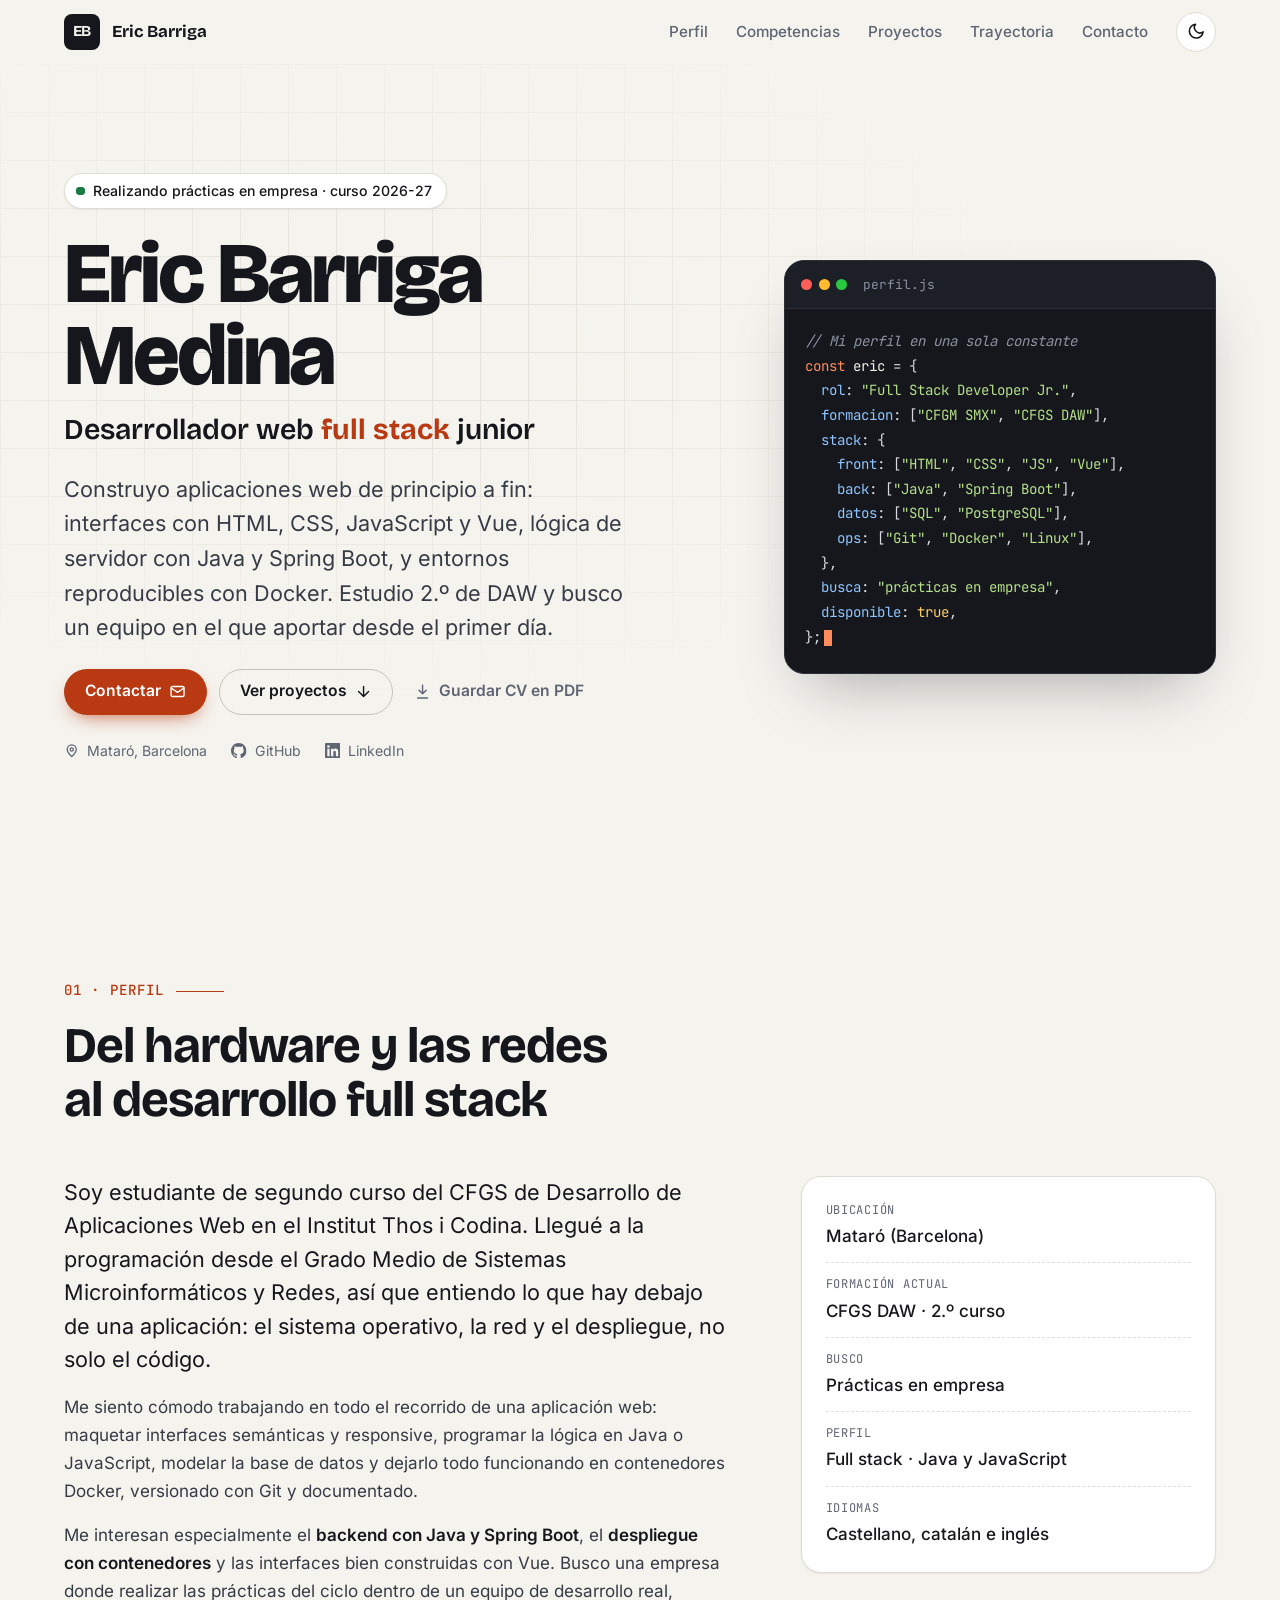
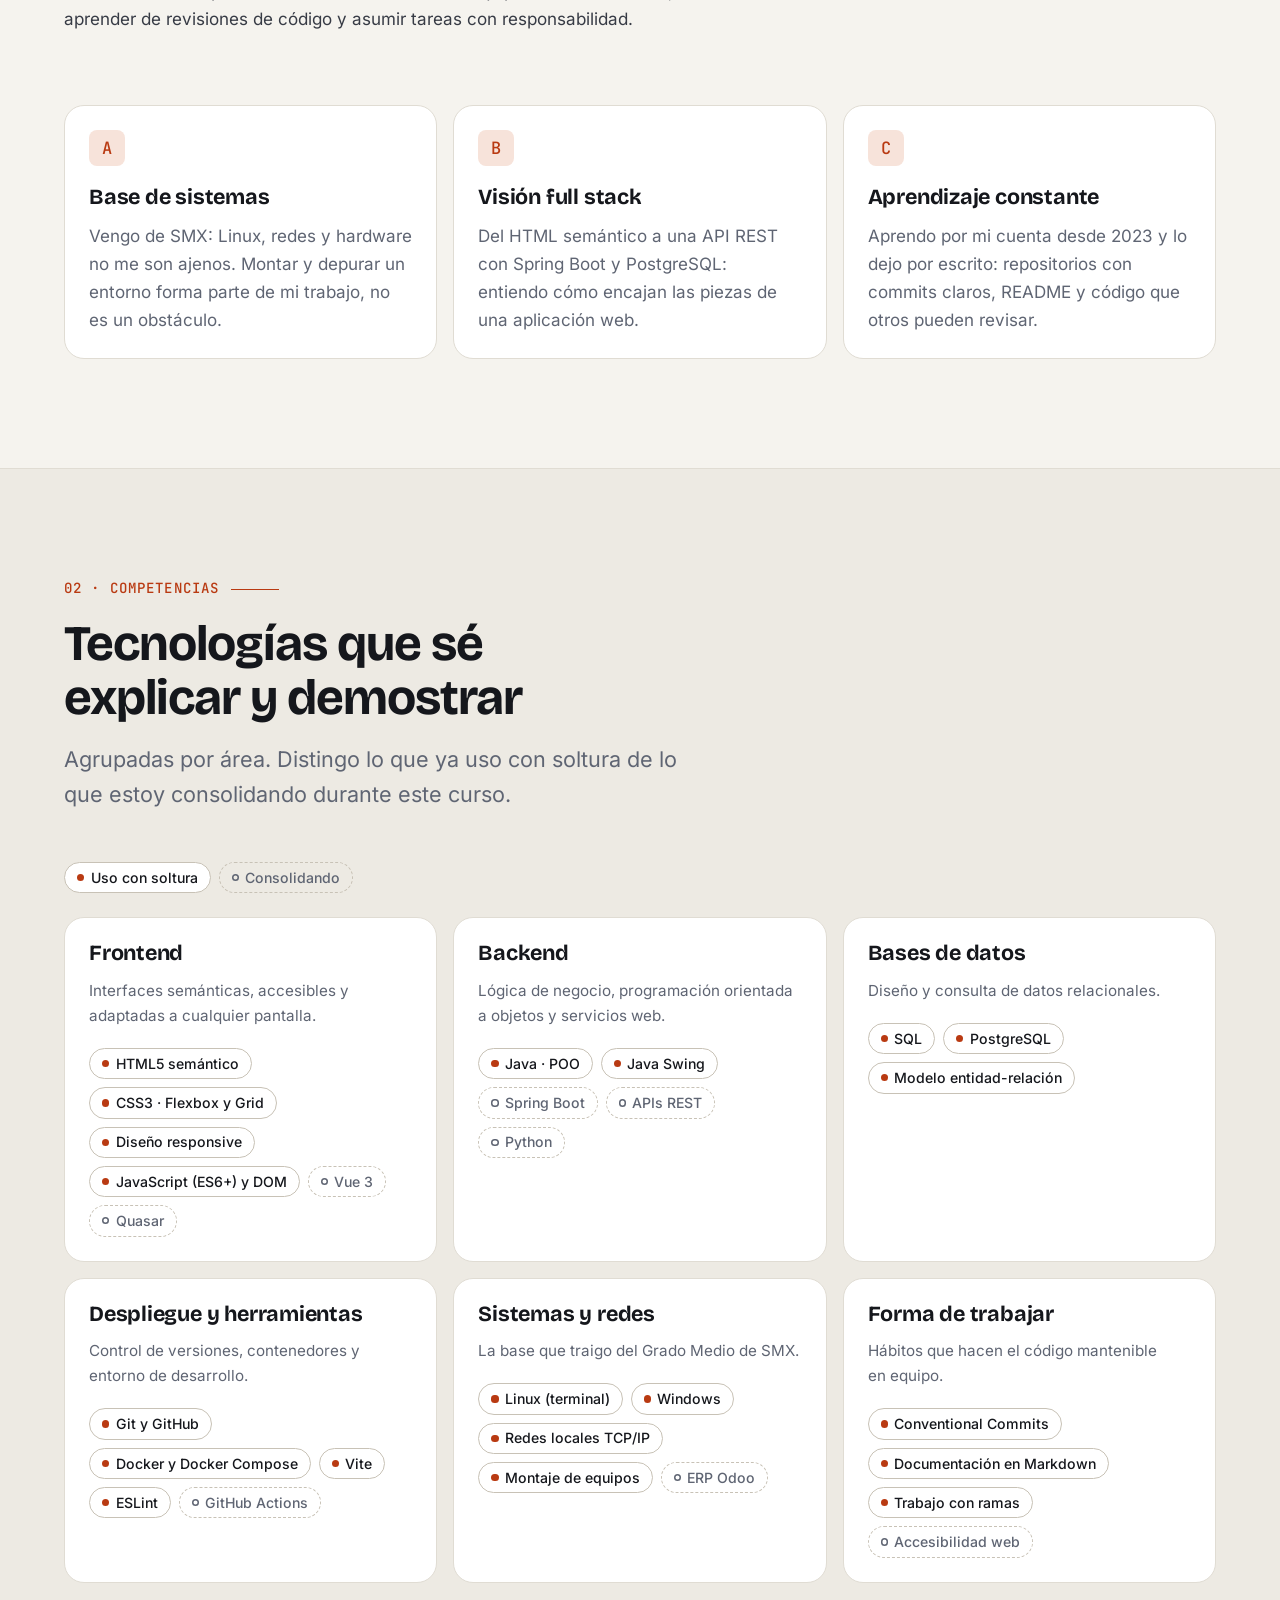
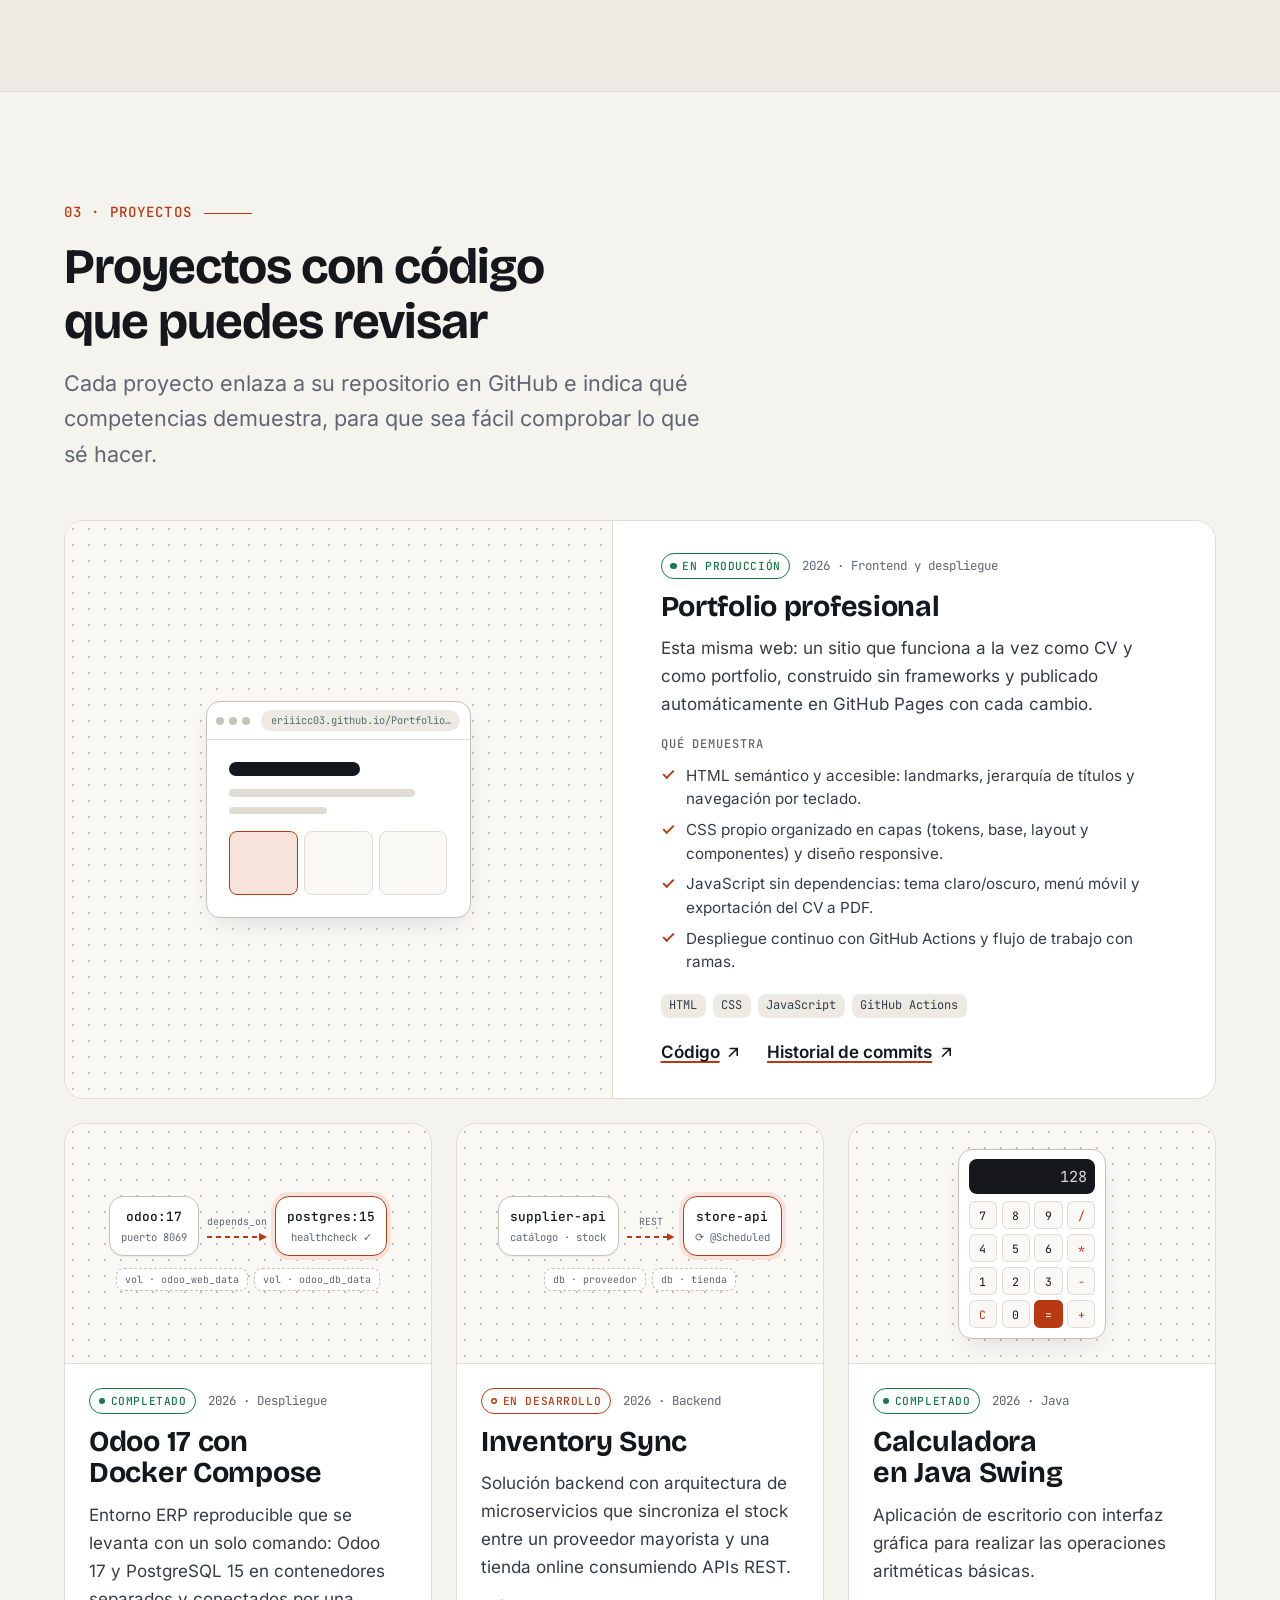
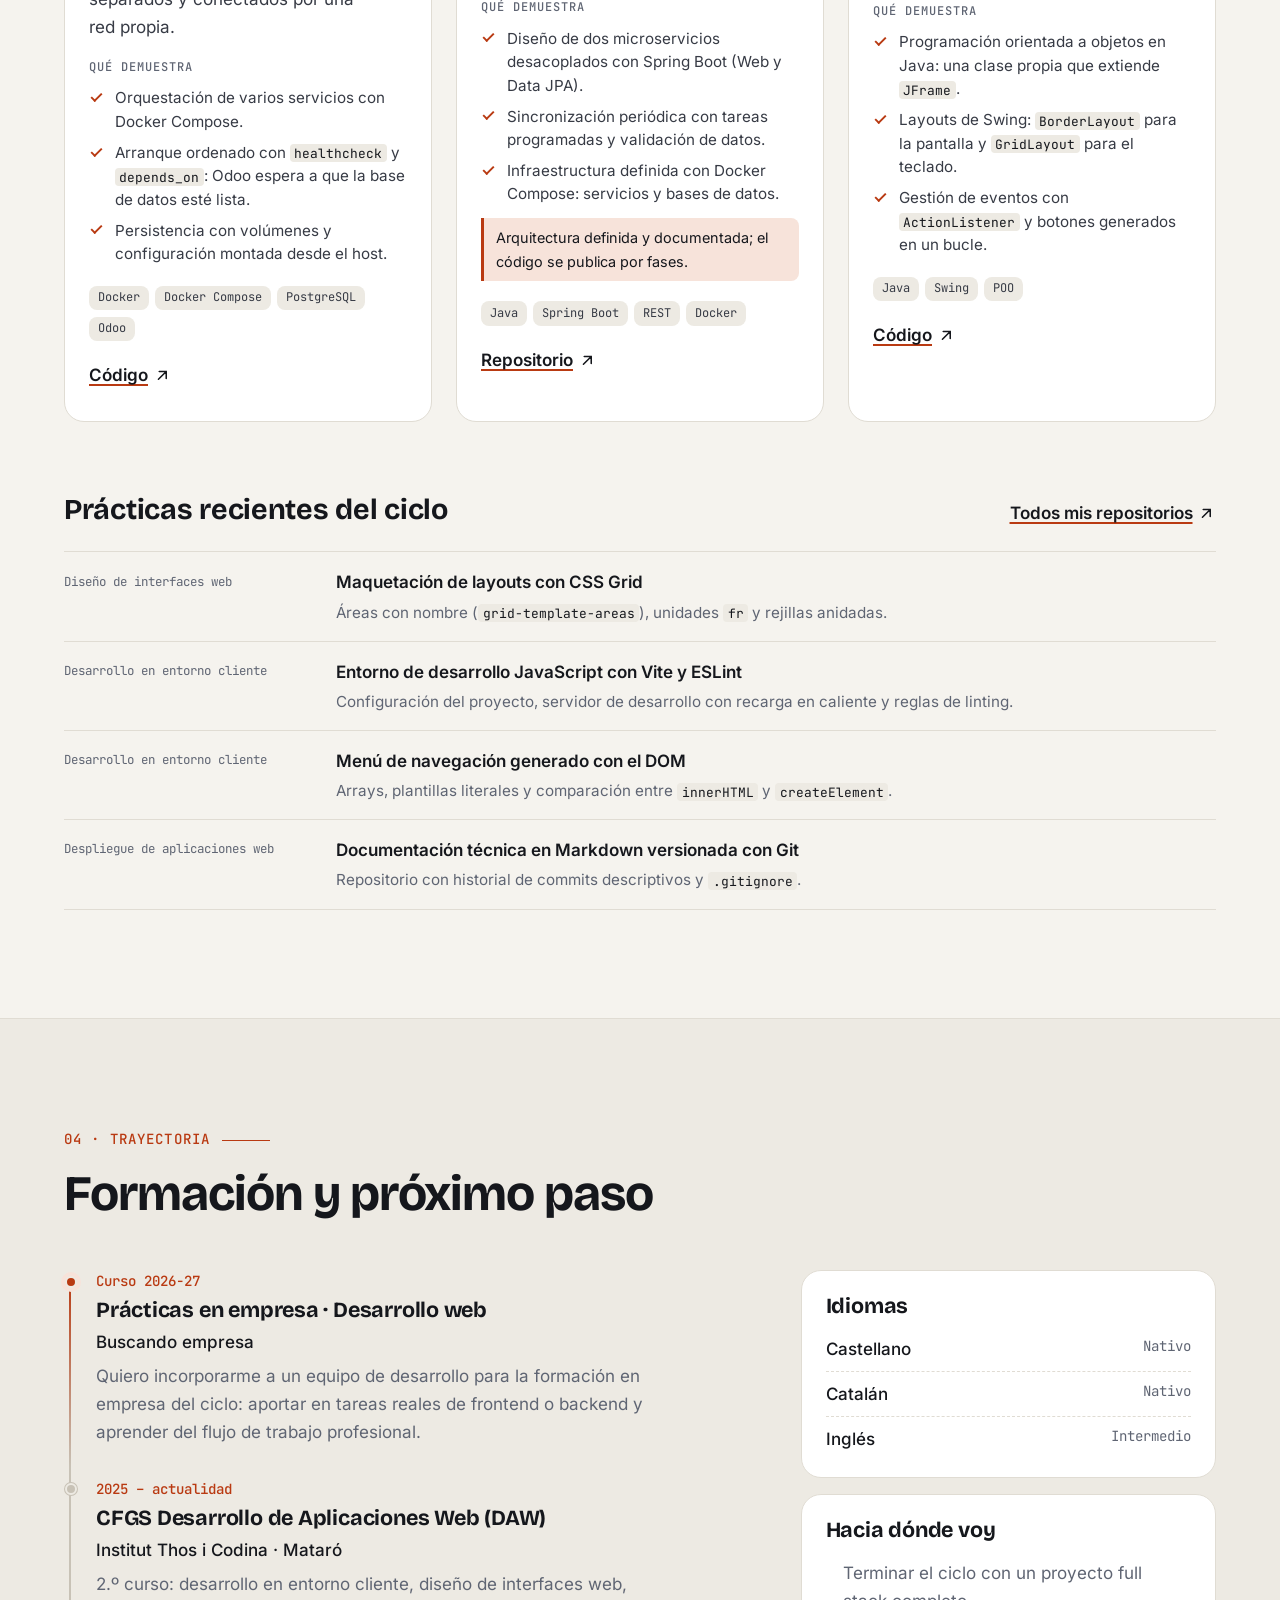
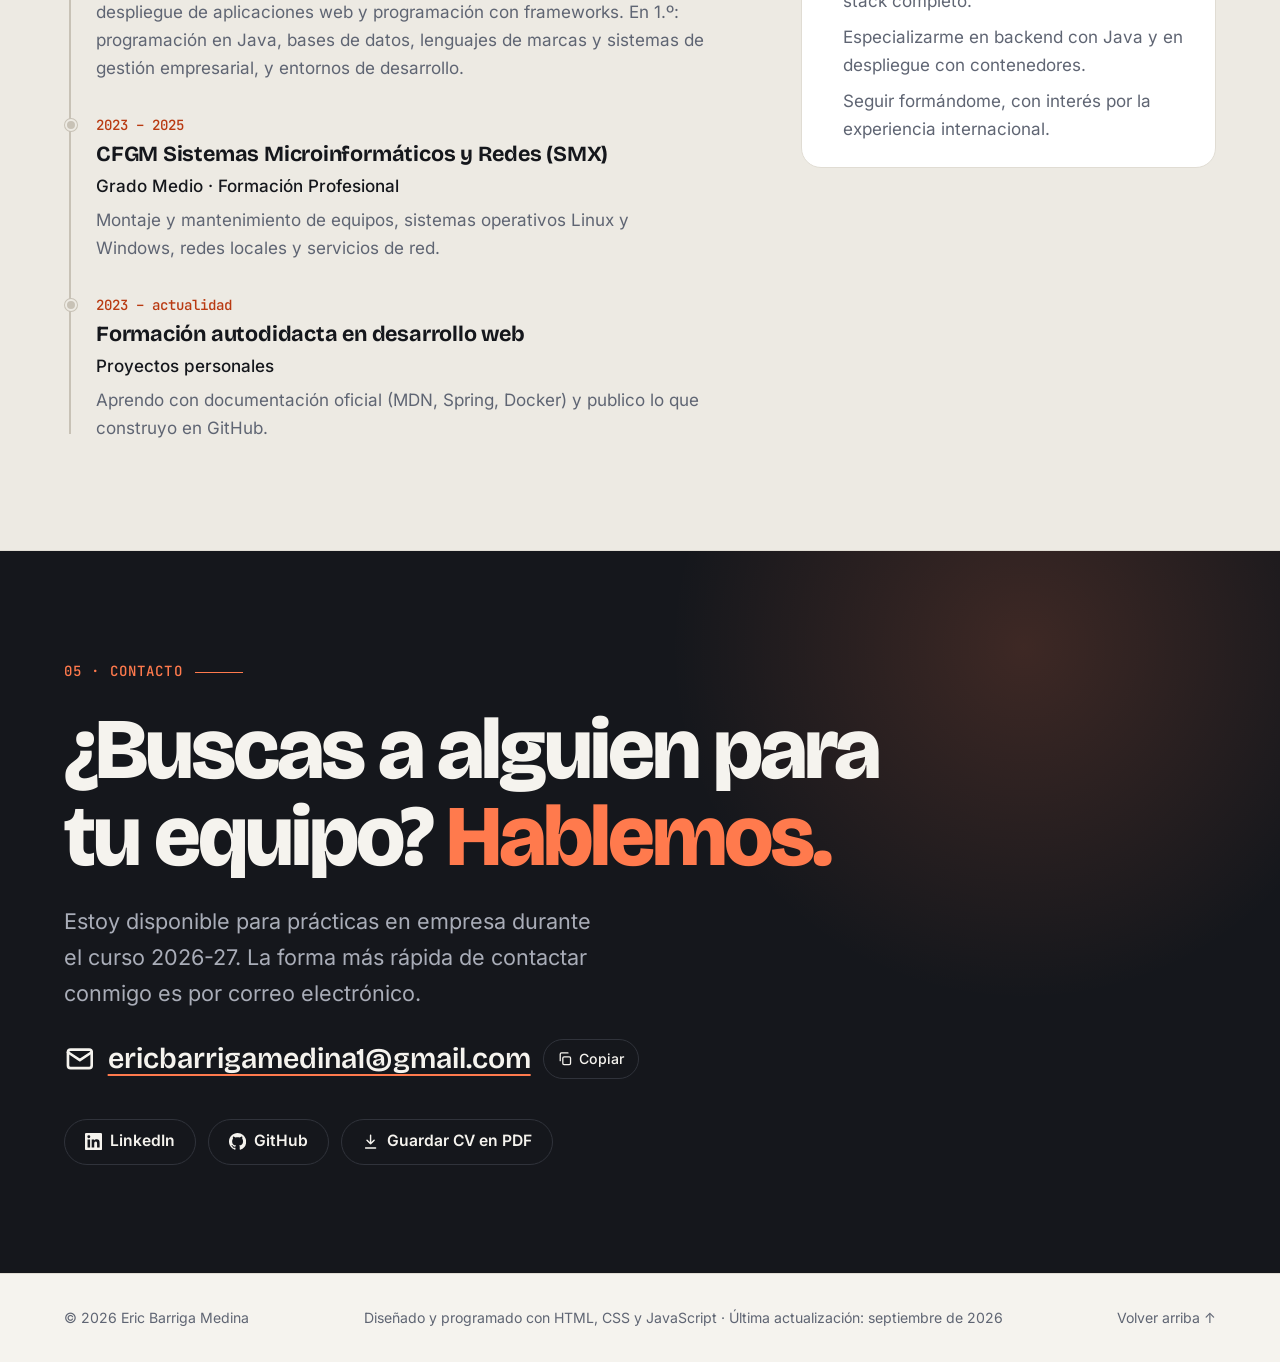
==== commit 7e7ed66b: "refactor: recupera la base del diseño clásico Punto de partida del rediseño 'hilo conductor': se vue" ====
--- a/index.html
+++ b/index.html
@@ -2,37 +2,12 @@
 <html lang="es">
 <head>
   <meta charset="utf-8">
-  <!--
-    =============================================================================
-    PORTFOLIO DE ERIC BARRIGA MEDINA · "HOJA DE DATOS EBM-26"
-
-    Idea del diseño: el portfolio imita la hoja de datos (datasheet) de un chip
-    electrónico. Yo soy el componente "EBM-26" y cada parte de la hoja cuenta
-    una parte de mi CV:
-
-      Portada ............ presentación + el chip dibujado (Figura 1)
-      1 Perfil ........... "Descripción general" (características, aplicaciones...)
-      2 Arquitectura ..... "Diagrama de bloques" (cómo construyo una web)
-      3 Competencias ..... "Configuración de pines" (una tecnología por pin)
-      4 Proyectos ........ "Notas de aplicación" (proyectos con código)
-      5 Formación ........ "Historial de revisiones"
-      6 Contacto ......... "Información de pedido"
-
-    Cómo está organizado el código:
-      - Los textos se cambian directamente aquí, en este archivo.
-      - Los estilos están en la carpeta css/ (un archivo por tema, ver README).
-      - La interactividad está en js/principal.js.
-      - Las clases siguen el formato  bloque__elemento--variante
-        Ejemplo: .proyecto (bloque) · .proyecto__titulo (elemento) ·
-                 .proyecto--destacado (variante).
-    =============================================================================
-  -->
   <meta name="viewport" content="width=device-width, initial-scale=1">
   <title>Eric Barriga Medina · Desarrollador web full stack junior</title>
-  <meta name="description" content="Portfolio y CV de Eric Barriga Medina, estudiante de 2.º de DAW, presentado como la hoja de datos de un chip. Desarrollo web full stack con HTML, CSS, JavaScript, Vue, Java, Spring Boot, PostgreSQL y Docker.">
+  <meta name="description" content="Portfolio y CV de Eric Barriga Medina, estudiante de 2.º de DAW. Desarrollo web full stack con HTML, CSS, JavaScript, Vue, Java, Spring Boot, PostgreSQL y Docker. Disponible para prácticas en empresa.">
   <meta name="author" content="Eric Barriga Medina">
-  <meta name="theme-color" content="#f3f0e8" media="(prefers-color-scheme: light)">
-  <meta name="theme-color" content="#0f2a4a" media="(prefers-color-scheme: dark)">
+  <meta name="theme-color" content="#f5f3ee" media="(prefers-color-scheme: light)">
+  <meta name="theme-color" content="#0f1013" media="(prefers-color-scheme: dark)">
   <link rel="canonical" href="https://eriiicc03.github.io/PortfolioEricBarrigaMedina/">
 
   <!-- Vista previa al compartir el enlace (LinkedIn, WhatsApp, etc.) -->
@@ -40,12 +15,12 @@
   <meta property="og:locale" content="es_ES">
   <meta property="og:url" content="https://eriiicc03.github.io/PortfolioEricBarrigaMedina/">
   <meta property="og:site_name" content="Eric Barriga Medina">
-  <meta property="og:title" content="Eric Barriga Medina · Hoja de datos EBM-26">
-  <meta property="og:description" content="Desarrollador web full stack junior: Java, Spring Boot, JavaScript, Vue, PostgreSQL y Docker. Portfolio presentado como la hoja de datos de un chip.">
+  <meta property="og:title" content="Eric Barriga Medina · Desarrollador web full stack junior">
+  <meta property="og:description" content="Portfolio y CV: proyectos con Java, Spring Boot, JavaScript, Vue, PostgreSQL y Docker. Disponible para prácticas en empresa.">
   <meta property="og:image" content="https://eriiicc03.github.io/PortfolioEricBarrigaMedina/assets/img/og-image.png">
   <meta property="og:image:width" content="1200">
   <meta property="og:image:height" content="630">
-  <meta property="og:image:alt" content="Hoja de datos del componente EBM-26: Eric Barriga Medina, desarrollador web full stack junior">
+  <meta property="og:image:alt" content="Tarjeta con el nombre de Eric Barriga Medina, su rol y sus tecnologías principales">
   <meta property="profile:first_name" content="Eric">
   <meta property="profile:last_name" content="Barriga Medina">
   <meta name="twitter:card" content="summary_large_image">
@@ -81,895 +56,729 @@
     }
   </script>
 
-  <!-- Aplica el tema guardado ("hoja" o "plano") antes de pintar la página, así no parpadea -->
+  <!-- Fuentes propias: se precargan las dos que aparecen en la primera pantalla -->
+  <link rel="preload" href="assets/fonts/bricolage-grotesque-latin.woff2" as="font" type="font/woff2" crossorigin>
+  <link rel="preload" href="assets/fonts/inter-latin.woff2" as="font" type="font/woff2" crossorigin>
+
+  <!-- Aplica el tema elegido antes de pintar la página para evitar parpadeos -->
   <script>
     (function () {
-      var raiz = document.documentElement;
-      raiz.classList.add("con-js");
+      var root = document.documentElement;
+      root.classList.add("js");
       try {
-        var temaGuardado = localStorage.getItem("tema");
-        if (temaGuardado === "hoja" || temaGuardado === "plano") raiz.dataset.tema = temaGuardado;
-      } catch (error) { /* el navegador no deja guardar datos: no pasa nada */ }
+        var saved = localStorage.getItem("theme");
+        if (saved === "light" || saved === "dark") root.dataset.theme = saved;
+      } catch (e) { /* almacenamiento no disponible */ }
     })();
   </script>
 
-  <!-- Fuentes propias: se precargan las que se ven nada más entrar -->
-  <link rel="preload" href="assets/fuentes/ibm-plex-sans.woff2" as="font" type="font/woff2" crossorigin>
-  <link rel="preload" href="assets/fuentes/ibm-plex-sans-condensed-700.woff2" as="font" type="font/woff2" crossorigin>
-
-  <!-- Hojas de estilo (el orden importa: de lo más general a lo más concreto) -->
-  <link rel="stylesheet" href="css/fuentes.css">
-  <link rel="stylesheet" href="css/variables.css">
+  <link rel="stylesheet" href="css/fonts.css">
+  <link rel="stylesheet" href="css/tokens.css">
   <link rel="stylesheet" href="css/base.css">
-  <link rel="stylesheet" href="css/estructura.css">
-  <link rel="stylesheet" href="css/componentes.css">
-  <link rel="stylesheet" href="css/chip.css">
-  <link rel="stylesheet" href="css/diagramas.css">
-  <link rel="stylesheet" href="css/impresion.css" media="print">
-
-  <script src="js/principal.js" defer></script>
+  <link rel="stylesheet" href="css/layout.css">
+  <link rel="stylesheet" href="css/components.css">
+  <link rel="stylesheet" href="css/print.css" media="print">
+
+  <script src="js/main.js" defer></script>
 </head>
 <body>
-  <!-- ======================================================================
-       ICONOS
-       Se dibujan una vez aquí y se reutilizan con <use href="#icono-...">
-       ====================================================================== -->
-  <svg class="iconos" aria-hidden="true" xmlns="http://www.w3.org/2000/svg">
-    <symbol id="icono-github" viewBox="0 0 16 16">
+  <!-- Iconos reutilizables (se usan con <use href="#i-...">) -->
+  <svg class="icon-sprite" aria-hidden="true" xmlns="http://www.w3.org/2000/svg">
+    <symbol id="i-github" viewBox="0 0 16 16">
       <path fill="currentColor" d="M8 0C3.58 0 0 3.58 0 8c0 3.54 2.29 6.53 5.47 7.59.4.07.55-.17.55-.38 0-.19-.01-.82-.01-1.49-2.01.37-2.53-.49-2.69-.94-.09-.23-.48-.94-.82-1.13-.28-.15-.68-.52-.01-.53.63-.01 1.08.58 1.23.82.72 1.21 1.87.87 2.33.66.07-.52.28-.87.51-1.07-1.78-.2-3.64-.89-3.64-3.95 0-.87.31-1.59.82-2.15-.08-.2-.36-1.02.08-2.12 0 0 .67-.21 2.2.82.64-.18 1.32-.27 2-.27.68 0 1.36.09 2 .27 1.53-1.04 2.2-.82 2.2-.82.44 1.1.16 1.92.08 2.12.51.56.82 1.27.82 2.15 0 3.07-1.87 3.75-3.65 3.95.29.25.54.73.54 1.48 0 1.07-.01 1.93-.01 2.2 0 .21.15.46.55.38A8.01 8.01 0 0 0 16 8c0-4.42-3.58-8-8-8z"/>
     </symbol>
-    <symbol id="icono-linkedin" viewBox="0 0 24 24">
+    <symbol id="i-linkedin" viewBox="0 0 24 24">
       <path fill="currentColor" d="M20.45 20.45h-3.56v-5.57c0-1.33-.02-3.04-1.85-3.04-1.85 0-2.13 1.45-2.13 2.94v5.67H9.35V9h3.41v1.56h.05c.48-.9 1.64-1.85 3.37-1.85 3.6 0 4.27 2.37 4.27 5.46v6.28zM5.34 7.43a2.06 2.06 0 1 1 0-4.13 2.06 2.06 0 0 1 0 4.13zM7.12 20.45H3.56V9h3.56v11.45zM22.22 0H1.77C.79 0 0 .77 0 1.73v20.54C0 23.23.79 24 1.77 24h20.45c.98 0 1.78-.77 1.78-1.73V1.73C24 .77 23.2 0 22.22 0z"/>
     </symbol>
-    <symbol id="icono-correo" viewBox="0 0 24 24">
-      <g fill="none" stroke="currentColor" stroke-width="2" stroke-linecap="square"><rect x="3" y="5" width="18" height="14"/><path d="m3 7 9 6 9-6"/></g>
-    </symbol>
-    <symbol id="icono-ubicacion" viewBox="0 0 24 24">
-      <g fill="none" stroke="currentColor" stroke-width="2"><path d="M12 21s-7-6.2-7-11a7 7 0 0 1 14 0c0 4.8-7 11-7 11z"/><circle cx="12" cy="10" r="2.5"/></g>
-    </symbol>
-    <symbol id="icono-flecha" viewBox="0 0 24 24">
-      <path fill="none" stroke="currentColor" stroke-width="2" stroke-linecap="square" d="M7 17 17 7M9 7h8v8"/>
-    </symbol>
-    <symbol id="icono-descargar" viewBox="0 0 24 24">
-      <path fill="none" stroke="currentColor" stroke-width="2" stroke-linecap="square" d="M12 4v11m-5-5 5 5 5-5M5 20h14"/>
-    </symbol>
-    <symbol id="icono-copiar" viewBox="0 0 24 24">
-      <g fill="none" stroke="currentColor" stroke-width="2"><rect x="9" y="9" width="12" height="12"/><path d="M5 15V3h12"/></g>
-    </symbol>
-    <symbol id="icono-hecho" viewBox="0 0 24 24">
-      <path fill="none" stroke="currentColor" stroke-width="2.5" stroke-linecap="square" d="M20 6 9 17l-5-5"/>
-    </symbol>
-    <symbol id="icono-menu" viewBox="0 0 24 24">
-      <path fill="none" stroke="currentColor" stroke-width="2" d="M3 6h18M3 12h18M3 18h18"/>
-    </symbol>
-    <symbol id="icono-cerrar" viewBox="0 0 24 24">
-      <path fill="none" stroke="currentColor" stroke-width="2" d="M5 5l14 14M19 5 5 19"/>
+    <symbol id="i-mail" viewBox="0 0 24 24">
+      <g fill="none" stroke="currentColor" stroke-width="2" stroke-linecap="round" stroke-linejoin="round"><rect x="3" y="5" width="18" height="14" rx="2"/><path d="m3 7 9 6 9-6"/></g>
+    </symbol>
+    <symbol id="i-pin" viewBox="0 0 24 24">
+      <g fill="none" stroke="currentColor" stroke-width="2" stroke-linecap="round" stroke-linejoin="round"><path d="M12 21s-7-6.2-7-11a7 7 0 0 1 14 0c0 4.8-7 11-7 11z"/><circle cx="12" cy="10" r="2.5"/></g>
+    </symbol>
+    <symbol id="i-arrow-down" viewBox="0 0 24 24">
+      <path fill="none" stroke="currentColor" stroke-width="2" stroke-linecap="round" stroke-linejoin="round" d="M12 5v14m-7-7 7 7 7-7"/>
+    </symbol>
+    <symbol id="i-arrow-up-right" viewBox="0 0 24 24">
+      <path fill="none" stroke="currentColor" stroke-width="2" stroke-linecap="round" stroke-linejoin="round" d="M7 17 17 7M8 7h9v9"/>
+    </symbol>
+    <symbol id="i-download" viewBox="0 0 24 24">
+      <path fill="none" stroke="currentColor" stroke-width="2" stroke-linecap="round" stroke-linejoin="round" d="M12 3v12m-5-5 5 5 5-5M5 21h14"/>
+    </symbol>
+    <symbol id="i-copy" viewBox="0 0 24 24">
+      <g fill="none" stroke="currentColor" stroke-width="2" stroke-linecap="round" stroke-linejoin="round"><rect x="9" y="9" width="12" height="12" rx="2"/><path d="M5 15V5a2 2 0 0 1 2-2h10"/></g>
+    </symbol>
+    <symbol id="i-check" viewBox="0 0 24 24">
+      <path fill="none" stroke="currentColor" stroke-width="2" stroke-linecap="round" stroke-linejoin="round" d="M20 6 9 17l-5-5"/>
+    </symbol>
+    <symbol id="i-menu" viewBox="0 0 24 24">
+      <path fill="none" stroke="currentColor" stroke-width="2" stroke-linecap="round" d="M4 7h16M4 12h16M4 17h16"/>
+    </symbol>
+    <symbol id="i-close" viewBox="0 0 24 24">
+      <path fill="none" stroke="currentColor" stroke-width="2" stroke-linecap="round" d="M6 6l12 12M18 6 6 18"/>
+    </symbol>
+    <symbol id="i-sun" viewBox="0 0 24 24">
+      <g fill="none" stroke="currentColor" stroke-width="2" stroke-linecap="round"><circle cx="12" cy="12" r="4"/><path d="M12 2v2M12 20v2M4.9 4.9l1.4 1.4M17.7 17.7l1.4 1.4M2 12h2M20 12h2M4.9 19.1l1.4-1.4M17.7 6.3l1.4-1.4"/></g>
+    </symbol>
+    <symbol id="i-moon" viewBox="0 0 24 24">
+      <path fill="none" stroke="currentColor" stroke-width="2" stroke-linecap="round" stroke-linejoin="round" d="M21 12.8A9 9 0 1 1 11.2 3a7 7 0 0 0 9.8 9.8z"/>
     </symbol>
   </svg>
 
-  <a class="saltar-contenido" href="#contenido">Saltar al contenido</a>
-
-  <!-- ======================================================================
-       CABECERA FIJA: marca, índice de secciones y cambio de tema
-       ====================================================================== -->
-  <header class="cabecera" data-cabecera>
-    <div class="contenedor cabecera__interior">
-      <a class="marca" href="#inicio">
-        <span class="marca__chip" aria-hidden="true"></span>
-        <span class="marca__codigo">EBM-26</span>
-        <span class="marca__nombre">Eric Barriga Medina</span>
+  <a class="skip-link" href="#contenido">Saltar al contenido</a>
+
+  <header class="site-header">
+    <div class="container site-header__inner">
+      <a class="brand" href="#inicio">
+        <span class="brand__mark" aria-hidden="true">EB</span>
+        <span class="brand__name">Eric Barriga</span>
       </a>
 
-      <nav class="menu" aria-label="Índice" data-menu>
-        <button class="menu__boton" type="button" aria-expanded="false" aria-controls="menu-lista" data-menu-boton>
-          <svg class="icono icono--abrir" aria-hidden="true"><use href="#icono-menu"/></svg>
-          <svg class="icono icono--cerrar" aria-hidden="true"><use href="#icono-cerrar"/></svg>
-          Índice
+      <nav class="site-nav" aria-label="Principal">
+        <button class="site-nav__toggle icon-btn" type="button" aria-expanded="false" aria-controls="menu-principal">
+          <svg class="icon icon-menu" aria-hidden="true"><use href="#i-menu"/></svg>
+          <svg class="icon icon-close" aria-hidden="true"><use href="#i-close"/></svg>
+          <span class="visually-hidden">Menú</span>
         </button>
-        <!-- Para añadir una sección al menú, copia un <li> y cambia el número, el texto y el #id -->
-        <ol class="menu__lista" id="menu-lista">
-          <li><a class="menu__enlace" href="#perfil"><span class="menu__numero">1</span>Perfil</a></li>
-          <li><a class="menu__enlace" href="#arquitectura"><span class="menu__numero">2</span>Arquitectura</a></li>
-          <li><a class="menu__enlace" href="#competencias"><span class="menu__numero">3</span>Competencias</a></li>
-          <li><a class="menu__enlace" href="#proyectos"><span class="menu__numero">4</span>Proyectos</a></li>
-          <li><a class="menu__enlace" href="#formacion"><span class="menu__numero">5</span>Formación</a></li>
-          <li><a class="menu__enlace" href="#contacto"><span class="menu__numero">6</span>Contacto</a></li>
-        </ol>
+        <ul class="site-nav__list" id="menu-principal">
+          <li><a class="site-nav__link" href="#perfil">Perfil</a></li>
+          <li><a class="site-nav__link" href="#competencias">Competencias</a></li>
+          <li><a class="site-nav__link" href="#proyectos">Proyectos</a></li>
+          <li><a class="site-nav__link" href="#trayectoria">Trayectoria</a></li>
+          <li><a class="site-nav__link" href="#contacto">Contacto</a></li>
+        </ul>
       </nav>
 
-      <!-- Interruptor de tema: "Hoja" (claro, papel) o "Plano" (oscuro, cianotipo) -->
-      <button class="boton-tema solo-con-js" type="button" aria-pressed="false" data-boton-tema>
-        <span class="boton-tema__etiqueta" aria-hidden="true">Hoja</span>
-        <span class="boton-tema__interruptor" aria-hidden="true"></span>
-        <span class="boton-tema__etiqueta" aria-hidden="true">Plano</span>
-        <span class="solo-lectores">Modo plano (tema oscuro)</span>
+      <button class="theme-toggle icon-btn js-only" type="button" aria-pressed="false" data-theme-toggle>
+        <svg class="icon icon-moon" aria-hidden="true"><use href="#i-moon"/></svg>
+        <svg class="icon icon-sun" aria-hidden="true"><use href="#i-sun"/></svg>
+        <span class="visually-hidden">Tema oscuro</span>
       </button>
     </div>
   </header>
 
   <main id="contenido">
-    <!-- ======================================================================
-         PORTADA
-         ====================================================================== -->
-    <section class="portada" id="inicio" aria-labelledby="portada-titulo">
-      <div class="contenedor">
-        <!-- Franja superior, como en las hojas de datos de verdad -->
-        <div class="portada__franja">
-          <p>EBM-26 · Hoja de datos</p>
-          <p>Rev. 2026.09 · Documento vivo</p>
+    <!-- ============ INICIO ============ -->
+    <section class="hero" id="inicio" aria-labelledby="hero-title">
+      <div class="container hero__grid">
+        <div class="hero__content">
+          <p class="status"><span class="status__dot" aria-hidden="true"></span>Realizando prácticas en empresa · curso 2026-27</p>
+          <h1 class="hero__title" id="hero-title">Eric Barriga Medina</h1>
+          <p class="hero__role">Desarrollador web <strong>full stack</strong> junior</p>
+          <p class="hero__lead">
+            Construyo aplicaciones web de principio a fin: interfaces con HTML, CSS, JavaScript y Vue,
+            lógica de servidor con Java y Spring Boot, y entornos reproducibles con Docker.
+            Estudio 2.º de DAW y busco un equipo en el que aportar desde el primer día.
+          </p>
+
+          <!-- Solo en el CV impreso / PDF -->
+          <ul class="print-contact print-only">
+            <li>ericbarrigamedina1@gmail.com</li>
+            <li>github.com/Eriiicc03</li>
+            <li>linkedin.com/in/eric-barriga-medina-5753632b2</li>
+            <li>Mataró (Barcelona)</li>
+          </ul>
+
+          <div class="hero__actions">
+            <a class="btn btn--primary" href="#contacto">
+              Contactar
+              <svg class="icon" aria-hidden="true"><use href="#i-mail"/></svg>
+            </a>
+            <a class="btn btn--ghost" href="#proyectos">
+              Ver proyectos
+              <svg class="icon" aria-hidden="true"><use href="#i-arrow-down"/></svg>
+            </a>
+            <button class="btn btn--text js-only" type="button" data-print>
+              <svg class="icon" aria-hidden="true"><use href="#i-download"/></svg>
+              Guardar CV en PDF
+            </button>
+          </div>
+
+          <ul class="hero__meta">
+            <li>
+              <svg class="icon" aria-hidden="true"><use href="#i-pin"/></svg>
+              Mataró, Barcelona
+            </li>
+            <li>
+              <a href="https://github.com/Eriiicc03" rel="me noopener" target="_blank">
+                <svg class="icon" aria-hidden="true"><use href="#i-github"/></svg>
+                GitHub
+              </a>
+            </li>
+            <li>
+              <a href="https://www.linkedin.com/in/eric-barriga-medina-5753632b2/" rel="me noopener" target="_blank">
+                <svg class="icon" aria-hidden="true"><use href="#i-linkedin"/></svg>
+                LinkedIn
+              </a>
+            </li>
+          </ul>
         </div>
 
-        <div class="portada__rejilla">
-          <div class="portada__texto">
-            <p class="estado">
-              <span class="estado__led" aria-hidden="true"></span>
-              Realizando prácticas en empresa · curso 2026-27
+        <figure class="code-card" aria-labelledby="code-card-caption">
+          <div class="code-card__bar">
+            <span class="code-card__dots" aria-hidden="true"><span></span><span></span><span></span></span>
+            <span class="code-card__file">perfil.js</span>
+          </div>
+          <pre class="code-card__body" tabindex="0"><code><span class="tk-c">// Mi perfil en una sola constante</span>
+<span class="tk-k">const</span> <span class="tk-v">eric</span> = {
+  <span class="tk-p">rol</span>: <span class="tk-s">"Full Stack Developer Jr."</span>,
+  <span class="tk-p">formacion</span>: [<span class="tk-s">"CFGM SMX"</span>, <span class="tk-s">"CFGS DAW"</span>],
+  <span class="tk-p">stack</span>: {
+    <span class="tk-p">front</span>: [<span class="tk-s">"HTML"</span>, <span class="tk-s">"CSS"</span>, <span class="tk-s">"JS"</span>, <span class="tk-s">"Vue"</span>],
+    <span class="tk-p">back</span>: [<span class="tk-s">"Java"</span>, <span class="tk-s">"Spring Boot"</span>],
+    <span class="tk-p">datos</span>: [<span class="tk-s">"SQL"</span>, <span class="tk-s">"PostgreSQL"</span>],
+    <span class="tk-p">ops</span>: [<span class="tk-s">"Git"</span>, <span class="tk-s">"Docker"</span>, <span class="tk-s">"Linux"</span>],
+  },
+  <span class="tk-p">busca</span>: <span class="tk-s">"prácticas en empresa"</span>,
+  <span class="tk-p">disponible</span>: <span class="tk-b">true</span>,
+};<span class="code-card__cursor" aria-hidden="true"></span></code></pre>
+          <figcaption class="visually-hidden" id="code-card-caption">Resumen del perfil escrito como un objeto de JavaScript.</figcaption>
+        </figure>
+      </div>
+    </section>
+
+    <!-- ============ PERFIL ============ -->
+    <section class="section" id="perfil" aria-labelledby="perfil-title">
+      <div class="container">
+        <header class="section__header">
+          <p class="section__eyebrow"><span class="section__num">01 · </span>Perfil</p>
+          <h2 class="section__title" id="perfil-title">Del hardware y las redes al desarrollo full stack</h2>
+        </header>
+
+        <div class="profile">
+          <div class="profile__text">
+            <p class="profile__lead">
+              Soy estudiante de segundo curso del CFGS de Desarrollo de Aplicaciones Web en el Institut Thos i Codina.
+              Llegué a la programación desde el Grado Medio de Sistemas Microinformáticos y Redes, así que entiendo
+              lo que hay debajo de una aplicación: el sistema operativo, la red y el despliegue, no solo el código.
             </p>
-
-            <h1 class="portada__titulo" id="portada-titulo">Eric Barriga Medina</h1>
-            <p class="portada__puesto">Desarrollador web <strong>full stack</strong> junior</p>
-            <p class="portada__lema">Del hardware y las redes al desarrollo de aplicaciones web.</p>
-
-            <p class="portada__intro">
-              Construyo aplicaciones web de principio a fin: interfaces con HTML, CSS, JavaScript y Vue,
-              lógica de servidor con Java y Spring Boot, y entornos reproducibles con Docker.
-              Estudio 2.º de DAW y estoy haciendo las prácticas en un equipo de desarrollo.
+            <p>
+              Me siento cómodo trabajando en todo el recorrido de una aplicación web: maquetar interfaces
+              semánticas y responsive, programar la lógica en Java o JavaScript, modelar la base de datos
+              y dejarlo todo funcionando en contenedores Docker, versionado con Git y documentado.
             </p>
-
-            <div class="portada__acciones">
-              <a class="boton boton--principal" href="#contacto">
-                <svg class="icono" aria-hidden="true"><use href="#icono-correo"/></svg>
-                Contactar
-              </a>
-              <a class="boton" href="#proyectos">Ver proyectos</a>
-              <button class="boton boton--texto solo-con-js" type="button" data-imprimir>
-                <svg class="icono" aria-hidden="true"><use href="#icono-descargar"/></svg>
-                Descargar hoja de datos (PDF)
-              </button>
-            </div>
-
-            <ul class="portada__enlaces">
-              <li>
-                <svg class="icono" aria-hidden="true"><use href="#icono-ubicacion"/></svg>
-                Mataró, Barcelona
-              </li>
-              <li>
-                <a href="https://github.com/Eriiicc03" rel="me noopener" target="_blank">
-                  <svg class="icono" aria-hidden="true"><use href="#icono-github"/></svg>
-                  GitHub
-                </a>
-              </li>
-              <li>
-                <a href="https://www.linkedin.com/in/eric-barriga-medina-5753632b2/" rel="me noopener" target="_blank">
-                  <svg class="icono" aria-hidden="true"><use href="#icono-linkedin"/></svg>
-                  LinkedIn
-                </a>
-              </li>
+            <p>
+              Me interesan especialmente el <strong>backend con Java y Spring Boot</strong>, el <strong>despliegue con contenedores</strong>
+              y las interfaces bien construidas con Vue. Busco una empresa donde realizar las prácticas del ciclo
+              dentro de un equipo de desarrollo real, aprender de revisiones de código y asumir tareas con responsabilidad.
+            </p>
+          </div>
+
+          <aside class="facts" aria-label="Datos rápidos">
+            <dl class="facts__list">
+              <div class="facts__row">
+                <dt>Ubicación</dt>
+                <dd>Mataró (Barcelona)</dd>
+              </div>
+              <div class="facts__row">
+                <dt>Formación actual</dt>
+                <dd>CFGS DAW · 2.º curso</dd>
+              </div>
+              <div class="facts__row">
+                <dt>Busco</dt>
+                <dd>Prácticas en empresa</dd>
+              </div>
+              <div class="facts__row">
+                <dt>Perfil</dt>
+                <dd>Full stack · Java y JavaScript</dd>
+              </div>
+              <div class="facts__row">
+                <dt>Idiomas</dt>
+                <dd>Castellano, catalán e inglés</dd>
+              </div>
+            </dl>
+          </aside>
+        </div>
+
+        <ul class="strengths">
+          <li class="strength" data-reveal>
+            <span class="strength__index" aria-hidden="true">A</span>
+            <h3 class="strength__title">Base de sistemas</h3>
+            <p>Vengo de SMX: Linux, redes y hardware no me son ajenos. Montar y depurar un entorno forma parte de mi trabajo, no es un obstáculo.</p>
+          </li>
+          <li class="strength" data-reveal>
+            <span class="strength__index" aria-hidden="true">B</span>
+            <h3 class="strength__title">Visión full stack</h3>
+            <p>Del HTML semántico a una API REST con Spring Boot y PostgreSQL: entiendo cómo encajan las piezas de una aplicación web.</p>
+          </li>
+          <li class="strength" data-reveal>
+            <span class="strength__index" aria-hidden="true">C</span>
+            <h3 class="strength__title">Aprendizaje constante</h3>
+            <p>Aprendo por mi cuenta desde 2023 y lo dejo por escrito: repositorios con commits claros, README y código que otros pueden revisar.</p>
+          </li>
+        </ul>
+      </div>
+    </section>
+
+    <!-- ============ COMPETENCIAS ============ -->
+    <section class="section section--alt" id="competencias" aria-labelledby="competencias-title">
+      <div class="container">
+        <header class="section__header">
+          <p class="section__eyebrow"><span class="section__num">02 · </span>Competencias</p>
+          <h2 class="section__title" id="competencias-title">Tecnologías que sé explicar y demostrar</h2>
+          <p class="section__intro">
+            Agrupadas por área. Distingo lo que ya uso con soltura de lo que estoy consolidando durante este curso.
+          </p>
+        </header>
+
+        <ul class="legend">
+          <li><span class="chip">Uso con soltura</span></li>
+          <li><span class="chip chip--learning">Consolidando</span></li>
+        </ul>
+
+        <div class="skills">
+          <article class="skill-group" data-reveal>
+            <h3 class="skill-group__title">Frontend</h3>
+            <p class="skill-group__desc">Interfaces semánticas, accesibles y adaptadas a cualquier pantalla.</p>
+            <ul class="chips">
+              <li class="chip">HTML5 semántico</li>
+              <li class="chip">CSS3 · Flexbox y Grid</li>
+              <li class="chip">Diseño responsive</li>
+              <li class="chip">JavaScript (ES6+) y DOM</li>
+              <li class="chip chip--learning">Vue 3<span class="visually-hidden"> (consolidando)</span></li>
+              <li class="chip chip--learning">Quasar<span class="visually-hidden"> (consolidando)</span></li>
             </ul>
-
-            <!-- Solo aparece en el PDF (css/impresion.css) -->
-            <ul class="contacto-impreso solo-impresion">
-              <li>ericbarrigamedina1@gmail.com</li>
-              <li>github.com/Eriiicc03</li>
-              <li>linkedin.com/in/eric-barriga-medina-5753632b2</li>
-              <li>Mataró (Barcelona)</li>
+          </article>
+
+          <article class="skill-group" data-reveal>
+            <h3 class="skill-group__title">Backend</h3>
+            <p class="skill-group__desc">Lógica de negocio, programación orientada a objetos y servicios web.</p>
+            <ul class="chips">
+              <li class="chip">Java · POO</li>
+              <li class="chip">Java Swing</li>
+              <li class="chip chip--learning">Spring Boot<span class="visually-hidden"> (consolidando)</span></li>
+              <li class="chip chip--learning">APIs REST<span class="visually-hidden"> (consolidando)</span></li>
+              <li class="chip chip--learning">Python<span class="visually-hidden"> (consolidando)</span></li>
             </ul>
-          </div>
-
-          <!-- ================================================================
-               FIGURA 1 · EL CHIP
-               Cada pin es una tecnología y su número coincide con la tabla de
-               la sección 3. Si añades o cambias una tecnología, hazlo en los
-               dos sitios. Al pulsar un pin, la página salta a su fila.
-               Lados: izquierda 1-7 (arriba → abajo), abajo 8-14 (izq. → der.),
-                      derecha 15-21 (abajo → arriba), arriba 22-28 (der. → izq.)
-               Variante .pin--pruebas = tecnología que estoy consolidando.
-               ================================================================ -->
-          <figure class="figura figura--chip">
-            <div class="chip" aria-hidden="true">
-              <div class="chip__cuerpo">
-                <span class="chip__marca-pin1"></span>
-                <span class="chip__codigo">EBM-26</span>
-                <span class="chip__nombre">E. BARRIGA M.</span>
-                <span class="chip__lote">DAW · 2026 · ES</span>
-                <span class="chip__led">PWR</span>
-              </div>
-
-              <ul class="chip__lado chip__lado--izquierda">
-                <li class="pin"><a class="pin__enlace" href="#pin-1" tabindex="-1"><span class="pin__nombre">HTML</span><span class="pin__numero">1</span></a></li>
-                <li class="pin"><a class="pin__enlace" href="#pin-2" tabindex="-1"><span class="pin__nombre">CSS</span><span class="pin__numero">2</span></a></li>
-                <li class="pin"><a class="pin__enlace" href="#pin-3" tabindex="-1"><span class="pin__nombre">RWD</span><span class="pin__numero">3</span></a></li>
-                <li class="pin"><a class="pin__enlace" href="#pin-4" tabindex="-1"><span class="pin__nombre">JS</span><span class="pin__numero">4</span></a></li>
-                <li class="pin pin--pruebas"><a class="pin__enlace" href="#pin-5" tabindex="-1"><span class="pin__nombre">VUE</span><span class="pin__numero">5</span></a></li>
-                <li class="pin pin--pruebas"><a class="pin__enlace" href="#pin-6" tabindex="-1"><span class="pin__nombre">QSR</span><span class="pin__numero">6</span></a></li>
-                <li class="pin"><a class="pin__enlace" href="#pin-7" tabindex="-1"><span class="pin__nombre">JAVA</span><span class="pin__numero">7</span></a></li>
-              </ul>
-
-              <ul class="chip__lado chip__lado--abajo">
-                <li class="pin"><a class="pin__enlace" href="#pin-8" tabindex="-1"><span class="pin__nombre">SWING</span><span class="pin__numero">8</span></a></li>
-                <li class="pin pin--pruebas"><a class="pin__enlace" href="#pin-9" tabindex="-1"><span class="pin__nombre">SPRNG</span><span class="pin__numero">9</span></a></li>
-                <li class="pin pin--pruebas"><a class="pin__enlace" href="#pin-10" tabindex="-1"><span class="pin__nombre">REST</span><span class="pin__numero">10</span></a></li>
-                <li class="pin pin--pruebas"><a class="pin__enlace" href="#pin-11" tabindex="-1"><span class="pin__nombre">PY</span><span class="pin__numero">11</span></a></li>
-                <li class="pin"><a class="pin__enlace" href="#pin-12" tabindex="-1"><span class="pin__nombre">SQL</span><span class="pin__numero">12</span></a></li>
-                <li class="pin"><a class="pin__enlace" href="#pin-13" tabindex="-1"><span class="pin__nombre">PGSQL</span><span class="pin__numero">13</span></a></li>
-                <li class="pin"><a class="pin__enlace" href="#pin-14" tabindex="-1"><span class="pin__nombre">E-R</span><span class="pin__numero">14</span></a></li>
-              </ul>
-
-              <ul class="chip__lado chip__lado--derecha">
-                <li class="pin"><a class="pin__enlace" href="#pin-15" tabindex="-1"><span class="pin__nombre">GIT</span><span class="pin__numero">15</span></a></li>
-                <li class="pin"><a class="pin__enlace" href="#pin-16" tabindex="-1"><span class="pin__nombre">DOCKR</span><span class="pin__numero">16</span></a></li>
-                <li class="pin"><a class="pin__enlace" href="#pin-17" tabindex="-1"><span class="pin__nombre">VITE</span><span class="pin__numero">17</span></a></li>
-                <li class="pin"><a class="pin__enlace" href="#pin-18" tabindex="-1"><span class="pin__nombre">LINT</span><span class="pin__numero">18</span></a></li>
-                <li class="pin pin--pruebas"><a class="pin__enlace" href="#pin-19" tabindex="-1"><span class="pin__nombre">CI</span><span class="pin__numero">19</span></a></li>
-                <li class="pin"><a class="pin__enlace" href="#pin-20" tabindex="-1"><span class="pin__nombre">LINUX</span><span class="pin__numero">20</span></a></li>
-                <li class="pin"><a class="pin__enlace" href="#pin-21" tabindex="-1"><span class="pin__nombre">WIN</span><span class="pin__numero">21</span></a></li>
-              </ul>
-
-              <ul class="chip__lado chip__lado--arriba">
-                <li class="pin"><a class="pin__enlace" href="#pin-22" tabindex="-1"><span class="pin__nombre">NET</span><span class="pin__numero">22</span></a></li>
-                <li class="pin"><a class="pin__enlace" href="#pin-23" tabindex="-1"><span class="pin__nombre">HW</span><span class="pin__numero">23</span></a></li>
-                <li class="pin pin--pruebas"><a class="pin__enlace" href="#pin-24" tabindex="-1"><span class="pin__nombre">ERP</span><span class="pin__numero">24</span></a></li>
-                <li class="pin"><a class="pin__enlace" href="#pin-25" tabindex="-1"><span class="pin__nombre">CC</span><span class="pin__numero">25</span></a></li>
-                <li class="pin"><a class="pin__enlace" href="#pin-26" tabindex="-1"><span class="pin__nombre">MD</span><span class="pin__numero">26</span></a></li>
-                <li class="pin"><a class="pin__enlace" href="#pin-27" tabindex="-1"><span class="pin__nombre">FLOW</span><span class="pin__numero">27</span></a></li>
-                <li class="pin pin--pruebas"><a class="pin__enlace" href="#pin-28" tabindex="-1"><span class="pin__nombre">A11Y</span><span class="pin__numero">28</span></a></li>
-              </ul>
-            </div>
-            <figcaption class="figura__pie">
-              <strong>Figura 1.</strong> Encapsulado EBM-26, vista superior. Cada pin es una tecnología:
-              la función de cada uno está en la <a href="#competencias">sección 3</a>.
-            </figcaption>
-          </figure>
+          </article>
+
+          <article class="skill-group" data-reveal>
+            <h3 class="skill-group__title">Bases de datos</h3>
+            <p class="skill-group__desc">Diseño y consulta de datos relacionales.</p>
+            <ul class="chips">
+              <li class="chip">SQL</li>
+              <li class="chip">PostgreSQL</li>
+              <li class="chip">Modelo entidad-relación</li>
+            </ul>
+          </article>
+
+          <article class="skill-group" data-reveal>
+            <h3 class="skill-group__title">Despliegue y herramientas</h3>
+            <p class="skill-group__desc">Control de versiones, contenedores y entorno de desarrollo.</p>
+            <ul class="chips">
+              <li class="chip">Git y GitHub</li>
+              <li class="chip">Docker y Docker Compose</li>
+              <li class="chip">Vite</li>
+              <li class="chip">ESLint</li>
+              <li class="chip chip--learning">GitHub Actions<span class="visually-hidden"> (consolidando)</span></li>
+            </ul>
+          </article>
+
+          <article class="skill-group" data-reveal>
+            <h3 class="skill-group__title">Sistemas y redes</h3>
+            <p class="skill-group__desc">La base que traigo del Grado Medio de SMX.</p>
+            <ul class="chips">
+              <li class="chip">Linux (terminal)</li>
+              <li class="chip">Windows</li>
+              <li class="chip">Redes locales TCP/IP</li>
+              <li class="chip">Montaje de equipos</li>
+              <li class="chip chip--learning">ERP Odoo<span class="visually-hidden"> (consolidando)</span></li>
+            </ul>
+          </article>
+
+          <article class="skill-group" data-reveal>
+            <h3 class="skill-group__title">Forma de trabajar</h3>
+            <p class="skill-group__desc">Hábitos que hacen el código mantenible en equipo.</p>
+            <ul class="chips">
+              <li class="chip">Conventional Commits</li>
+              <li class="chip">Documentación en Markdown</li>
+              <li class="chip">Trabajo con ramas</li>
+              <li class="chip chip--learning">Accesibilidad web<span class="visually-hidden"> (consolidando)</span></li>
+            </ul>
+          </article>
         </div>
       </div>
     </section>
 
-    <!-- ======================================================================
-         1 · PERFIL  ("Descripción general")
-         ====================================================================== -->
-    <section class="seccion" id="perfil" aria-labelledby="perfil-titulo">
-      <div class="contenedor">
-        <header class="seccion__cabecera">
-          <span class="seccion__numero" aria-hidden="true">1</span>
-          <div>
-            <p class="seccion__tecnico">Descripción general</p>
-            <h2 class="seccion__titulo" id="perfil-titulo">Perfil profesional</h2>
-          </div>
+    <!-- ============ PROYECTOS ============
+         Para añadir un proyecto nuevo, copia un <article class="project"> completo
+         y cambia textos, etiquetas y enlaces. Ver README → "Cómo añadir un proyecto". -->
+    <section class="section" id="proyectos" aria-labelledby="proyectos-title">
+      <div class="container">
+        <header class="section__header">
+          <p class="section__eyebrow"><span class="section__num">03 · </span>Proyectos</p>
+          <h2 class="section__title" id="proyectos-title">Proyectos con código que puedes revisar</h2>
+          <p class="section__intro">
+            Cada proyecto enlaza a su repositorio en GitHub e indica qué competencias demuestra,
+            para que sea fácil comprobar lo que sé hacer.
+          </p>
         </header>
 
-        <!-- Las tres columnas típicas de la primera página de una hoja de datos -->
-        <div class="triada">
-          <div class="triada__columna" data-aparecer>
-            <h3 class="subtitulo"><span class="subtitulo__numero">1.1</span> Características</h3>
-            <ul class="lista-puntos">
-              <li><strong>Full stack:</strong> interfaces con HTML, CSS, JavaScript y Vue; servidor con Java y Spring Boot.</li>
-              <li><strong>Base de sistemas</strong> del Grado Medio de SMX: Linux, redes locales y hardware.</li>
-              <li>Entornos reproducibles con <strong>Docker</strong> y control de versiones con <strong>Git</strong>.</li>
-              <li>Código documentado: commits claros, README y ramas ordenadas.</li>
-              <li>Castellano y catalán nativos; inglés intermedio.</li>
-            </ul>
-          </div>
-
-          <div class="triada__columna" data-aparecer>
-            <h3 class="subtitulo"><span class="subtitulo__numero">1.2</span> Aplicaciones</h3>
-            <p class="triada__nota">Dónde puedo aportar en un equipo:</p>
-            <ul class="lista-puntos">
-              <li>Desarrollo de aplicaciones web completas (frontend y backend).</li>
-              <li>Backend con Java, Spring Boot y bases de datos SQL.</li>
-              <li>Frontend con HTML, CSS, JavaScript y Vue.</li>
-              <li>Despliegue y mantenimiento de entornos con Docker y Linux.</li>
-            </ul>
-          </div>
-
-          <div class="triada__columna" data-aparecer>
-            <h3 class="subtitulo"><span class="subtitulo__numero">1.3</span> Descripción</h3>
-            <p>
-              Estudio segundo curso del CFGS de Desarrollo de Aplicaciones Web en el Institut Thos i Codina
-              y estoy realizando las prácticas en empresa. Llegué a la programación desde el Grado Medio de
-              Sistemas Microinformáticos y Redes, así que entiendo lo que hay debajo de una aplicación:
-              el sistema operativo, la red y el despliegue, no solo el código.
-            </p>
-            <p>
-              Me interesan especialmente el backend con Java y Spring Boot, el despliegue con contenedores
-              y las interfaces con Vue. Al terminar el ciclo quiero seguir creciendo como desarrollador
-              junior dentro de un equipo.
-            </p>
-          </div>
-        </div>
-
-        <!-- Tabla de datos rápidos -->
-        <div class="tabla-marco" data-aparecer>
-          <table class="tabla tabla--clave-valor">
-            <caption class="tabla__titulo"><strong>Tabla 1-1.</strong> Información del dispositivo</caption>
-            <tbody>
-              <tr><th scope="row">Referencia</th><td>EBM-26 · Eric Barriga Medina</td></tr>
-              <tr><th scope="row">Formación actual</th><td>CFGS Desarrollo de Aplicaciones Web · 2.º curso</td></tr>
-              <tr><th scope="row">Situación</th><td>Realizando prácticas en empresa (curso 2026-27)</td></tr>
-              <tr><th scope="row">Perfil</th><td>Full stack · Java y JavaScript</td></tr>
-              <tr><th scope="row">Ubicación</th><td>Mataró (Barcelona)</td></tr>
-            </tbody>
-          </table>
-        </div>
-      </div>
-    </section>
-
-    <!-- ======================================================================
-         2 · ARQUITECTURA  ("Diagrama de bloques")
-         Cada bloque es una capa de una aplicación web. La marca ◐ indica
-         tecnologías que estoy consolidando (clase .bloque__item--pruebas).
-         ====================================================================== -->
-    <section class="seccion seccion--alterna" id="arquitectura" aria-labelledby="arquitectura-titulo">
-      <div class="contenedor">
-        <header class="seccion__cabecera">
-          <span class="seccion__numero" aria-hidden="true">2</span>
-          <div>
-            <p class="seccion__tecnico">Diagrama de bloques funcional</p>
-            <h2 class="seccion__titulo" id="arquitectura-titulo">Cómo construyo una aplicación web</h2>
-          </div>
-        </header>
-
-        <p class="seccion__intro">
-          Así encajan las tecnologías que uso en una aplicación completa, desde el navegador hasta la base de datos,
-          todo sobre un entorno de contenedores y una base de sistemas que traigo del Grado Medio.
-        </p>
-
-        <figure class="figura" data-aparecer>
-          <div class="diagrama-bloques">
-            <div class="diagrama-bloques__entorno">
-              <p class="diagrama-bloques__etiqueta">Entorno · Docker · Docker Compose · Git · GitHub Actions</p>
-
-              <div class="diagrama-bloques__fila">
-                <div class="bloque">
-                  <p class="bloque__tipo">Cliente</p>
-                  <h3 class="bloque__titulo">Navegador</h3>
-                  <ul class="bloque__lista">
-                    <li>HTML5 semántico</li>
-                    <li>CSS3 · Flexbox y Grid</li>
-                    <li>JavaScript y DOM</li>
-                    <li class="bloque__item--pruebas">Vue 3 · Quasar</li>
-                  </ul>
+        <div class="projects">
+          <!-- Proyecto destacado -->
+          <article class="project project--featured" data-reveal>
+            <div class="project__visual" aria-hidden="true">
+              <div class="mock-browser">
+                <div class="mock-browser__bar">
+                  <span class="mock-browser__dot"></span>
+                  <span class="mock-browser__dot"></span>
+                  <span class="mock-browser__dot"></span>
+                  <span class="mock-browser__url">eriiicc03.github.io/Portfolio…</span>
                 </div>
-
-                <p class="conexion"><span class="conexion__texto">HTTP · JSON</span></p>
-
-                <div class="bloque bloque--central">
-                  <p class="bloque__tipo">Servidor</p>
-                  <h3 class="bloque__titulo">API</h3>
-                  <ul class="bloque__lista">
-                    <li>Java · POO</li>
-                    <li class="bloque__item--pruebas">Spring Boot</li>
-                    <li class="bloque__item--pruebas">APIs REST</li>
-                  </ul>
+                <div class="mock-browser__page">
+                  <span class="mock-line mock-line--title"></span>
+                  <span class="mock-line"></span>
+                  <span class="mock-line mock-line--short"></span>
+                  <span class="mock-cards"><span></span><span></span><span></span></span>
                 </div>
-
-                <p class="conexion"><span class="conexion__texto">SQL · JPA</span></p>
-
-                <div class="bloque">
-                  <p class="bloque__tipo">Datos</p>
-                  <h3 class="bloque__titulo">Base de datos</h3>
-                  <ul class="bloque__lista">
-                    <li>SQL</li>
-                    <li>PostgreSQL</li>
-                    <li>Modelo entidad-relación</li>
-                  </ul>
-                </div>
               </div>
             </div>
-
-            <p class="diagrama-bloques__base">
-              <strong>Base de sistemas (CFGM SMX)</strong> · Linux · Windows · Redes TCP/IP · Hardware
-            </p>
-          </div>
-          <figcaption class="figura__pie">
-            <strong>Figura 2.</strong> Diagrama de bloques de una aplicación web full stack.
-            <span class="leyenda-mini">● uso con soltura · ◐ consolidando</span>
-          </figcaption>
-        </figure>
-      </div>
-    </section>
-
-    <!-- ======================================================================
-         3 · COMPETENCIAS  ("Configuración de pines")
-         Cada fila es un pin del chip (Figura 1). El id="pin-N" permite saltar
-         a la fila al pulsar el pin. Estado:
-           <span class="estado-pin">Operativo</span>                      → uso con soltura
-           <span class="estado-pin estado-pin--pruebas">En pruebas</span> → lo estoy consolidando
-         ====================================================================== -->
-    <section class="seccion" id="competencias" aria-labelledby="competencias-titulo">
-      <div class="contenedor">
-        <header class="seccion__cabecera">
-          <span class="seccion__numero" aria-hidden="true">3</span>
-          <div>
-            <p class="seccion__tecnico">Configuración y funciones de los pines</p>
-            <h2 class="seccion__titulo" id="competencias-titulo">Competencias técnicas</h2>
-          </div>
-        </header>
-
-        <p class="seccion__intro">
-          Cada pin del chip es una tecnología. Solo incluyo lo que puedo explicar o demostrar:
-          <strong>Operativo</strong> significa que la uso con soltura; <strong>En pruebas</strong>, que la estoy consolidando este curso.
-        </p>
-
-        <!-- Dos tablas: pines 1-14 (izquierda) y pines 15-28 (derecha) -->
-        <div class="tablas-pines">
-          <div class="tabla-marco" data-aparecer>
-            <table class="tabla tabla-pines">
-              <caption class="tabla__titulo"><strong>Tabla 3-1.</strong> Pines 1 a 14: desarrollo</caption>
-              <thead>
-                <tr>
-                  <th scope="col" class="tabla-pines__col-pin">Pin</th>
-                  <th scope="col">Tecnología y función</th>
-                  <th scope="col" class="tabla-pines__col-estado">Estado</th>
-                </tr>
-              </thead>
-
-              <!-- Grupo: Frontend -->
-              <tbody>
-                <tr class="tabla__grupo"><th scope="rowgroup" colspan="3">Frontend · interfaces</th></tr>
-                <tr id="pin-1"><td class="tabla-pines__pin">1</td><td><strong>HTML5 semántico</strong><span class="tabla__detalle">Estructura de contenidos coherente y accesible.</span></td><td><span class="estado-pin">Operativo</span></td></tr>
-                <tr id="pin-2"><td class="tabla-pines__pin">2</td><td><strong>CSS3 · Flexbox y Grid</strong><span class="tabla__detalle">Maquetación con rejillas, variables y CSS propio.</span></td><td><span class="estado-pin">Operativo</span></td></tr>
-                <tr id="pin-3"><td class="tabla-pines__pin">3</td><td><strong>Diseño responsive</strong><span class="tabla__detalle">Interfaces que funcionan en móvil, tableta y escritorio.</span></td><td><span class="estado-pin">Operativo</span></td></tr>
-                <tr id="pin-4"><td class="tabla-pines__pin">4</td><td><strong>JavaScript (ES6+) y DOM</strong><span class="tabla__detalle">Lógica en el navegador y manipulación del DOM.</span></td><td><span class="estado-pin">Operativo</span></td></tr>
-                <tr id="pin-5"><td class="tabla-pines__pin">5</td><td><strong>Vue 3</strong><span class="tabla__detalle">Componentes y reactividad.</span></td><td><span class="estado-pin estado-pin--pruebas">En pruebas</span></td></tr>
-                <tr id="pin-6"><td class="tabla-pines__pin">6</td><td><strong>Quasar</strong><span class="tabla__detalle">Framework de componentes sobre Vue.</span></td><td><span class="estado-pin estado-pin--pruebas">En pruebas</span></td></tr>
-              </tbody>
-
-              <!-- Grupo: Backend -->
-              <tbody>
-                <tr class="tabla__grupo"><th scope="rowgroup" colspan="3">Backend · lógica de servidor</th></tr>
-                <tr id="pin-7"><td class="tabla-pines__pin">7</td><td><strong>Java · POO</strong><span class="tabla__detalle">Programación orientada a objetos.</span></td><td><span class="estado-pin">Operativo</span></td></tr>
-                <tr id="pin-8"><td class="tabla-pines__pin">8</td><td><strong>Java Swing</strong><span class="tabla__detalle">Aplicaciones de escritorio con interfaz gráfica y eventos.</span></td><td><span class="estado-pin">Operativo</span></td></tr>
-                <tr id="pin-9"><td class="tabla-pines__pin">9</td><td><strong>Spring Boot</strong><span class="tabla__detalle">Servicios web y acceso a datos con Spring.</span></td><td><span class="estado-pin estado-pin--pruebas">En pruebas</span></td></tr>
-                <tr id="pin-10"><td class="tabla-pines__pin">10</td><td><strong>APIs REST</strong><span class="tabla__detalle">Diseño y consumo de servicios HTTP con JSON.</span></td><td><span class="estado-pin estado-pin--pruebas">En pruebas</span></td></tr>
-                <tr id="pin-11"><td class="tabla-pines__pin">11</td><td><strong>Python</strong><span class="tabla__detalle">Fundamentos del lenguaje y primeros scripts.</span></td><td><span class="estado-pin estado-pin--pruebas">En pruebas</span></td></tr>
-              </tbody>
-
-              <!-- Grupo: Datos -->
-              <tbody>
-                <tr class="tabla__grupo"><th scope="rowgroup" colspan="3">Datos · bases de datos</th></tr>
-                <tr id="pin-12"><td class="tabla-pines__pin">12</td><td><strong>SQL</strong><span class="tabla__detalle">Consultas y manipulación de datos relacionales.</span></td><td><span class="estado-pin">Operativo</span></td></tr>
-                <tr id="pin-13"><td class="tabla-pines__pin">13</td><td><strong>PostgreSQL</strong><span class="tabla__detalle">Base de datos relacional, también en contenedores.</span></td><td><span class="estado-pin">Operativo</span></td></tr>
-                <tr id="pin-14"><td class="tabla-pines__pin">14</td><td><strong>Modelo entidad-relación</strong><span class="tabla__detalle">Diseño de bases de datos antes de programar.</span></td><td><span class="estado-pin">Operativo</span></td></tr>
-              </tbody>
-            </table>
-          </div>
-
-          <div class="tabla-marco" data-aparecer>
-            <table class="tabla tabla-pines">
-              <caption class="tabla__titulo"><strong>Tabla 3-2.</strong> Pines 15 a 28: entorno y forma de trabajar</caption>
-              <thead>
-                <tr>
-                  <th scope="col" class="tabla-pines__col-pin">Pin</th>
-                  <th scope="col">Tecnología y función</th>
-                  <th scope="col" class="tabla-pines__col-estado">Estado</th>
-                </tr>
-              </thead>
-
-              <!-- Grupo: Despliegue y herramientas -->
-              <tbody>
-                <tr class="tabla__grupo"><th scope="rowgroup" colspan="3">Despliegue y herramientas</th></tr>
-                <tr id="pin-15"><td class="tabla-pines__pin">15</td><td><strong>Git y GitHub</strong><span class="tabla__detalle">Control de versiones con ramas y pull requests.</span></td><td><span class="estado-pin">Operativo</span></td></tr>
-                <tr id="pin-16"><td class="tabla-pines__pin">16</td><td><strong>Docker y Docker Compose</strong><span class="tabla__detalle">Contenedores y orquestación de varios servicios.</span></td><td><span class="estado-pin">Operativo</span></td></tr>
-                <tr id="pin-17"><td class="tabla-pines__pin">17</td><td><strong>Vite</strong><span class="tabla__detalle">Entorno de desarrollo frontend con recarga en caliente.</span></td><td><span class="estado-pin">Operativo</span></td></tr>
-                <tr id="pin-18"><td class="tabla-pines__pin">18</td><td><strong>ESLint</strong><span class="tabla__detalle">Reglas de calidad y estilo para JavaScript.</span></td><td><span class="estado-pin">Operativo</span></td></tr>
-                <tr id="pin-19"><td class="tabla-pines__pin">19</td><td><strong>GitHub Actions</strong><span class="tabla__detalle">Validación y despliegue automáticos (como esta web).</span></td><td><span class="estado-pin estado-pin--pruebas">En pruebas</span></td></tr>
-              </tbody>
-
-              <!-- Grupo: Sistemas y redes -->
-              <tbody>
-                <tr class="tabla__grupo"><th scope="rowgroup" colspan="3">Sistemas y redes · base de SMX</th></tr>
-                <tr id="pin-20"><td class="tabla-pines__pin">20</td><td><strong>Linux (terminal)</strong><span class="tabla__detalle">Uso diario y administración básica.</span></td><td><span class="estado-pin">Operativo</span></td></tr>
-                <tr id="pin-21"><td class="tabla-pines__pin">21</td><td><strong>Windows</strong><span class="tabla__detalle">Instalación y configuración de sistemas de escritorio.</span></td><td><span class="estado-pin">Operativo</span></td></tr>
-                <tr id="pin-22"><td class="tabla-pines__pin">22</td><td><strong>Redes locales TCP/IP</strong><span class="tabla__detalle">Configuración de red y resolución de problemas.</span></td><td><span class="estado-pin">Operativo</span></td></tr>
-                <tr id="pin-23"><td class="tabla-pines__pin">23</td><td><strong>Montaje de equipos</strong><span class="tabla__detalle">Hardware y mantenimiento de ordenadores.</span></td><td><span class="estado-pin">Operativo</span></td></tr>
-                <tr id="pin-24"><td class="tabla-pines__pin">24</td><td><strong>ERP Odoo</strong><span class="tabla__detalle">Despliegue y configuración de un ERP.</span></td><td><span class="estado-pin estado-pin--pruebas">En pruebas</span></td></tr>
-              </tbody>
-
-              <!-- Grupo: Forma de trabajar -->
-              <tbody>
-                <tr class="tabla__grupo"><th scope="rowgroup" colspan="3">Forma de trabajar</th></tr>
-                <tr id="pin-25"><td class="tabla-pines__pin">25</td><td><strong>Conventional Commits</strong><span class="tabla__detalle">Mensajes de commit claros y con formato común.</span></td><td><span class="estado-pin">Operativo</span></td></tr>
-                <tr id="pin-26"><td class="tabla-pines__pin">26</td><td><strong>Documentación en Markdown</strong><span class="tabla__detalle">README y documentación técnica de cada proyecto.</span></td><td><span class="estado-pin">Operativo</span></td></tr>
-                <tr id="pin-27"><td class="tabla-pines__pin">27</td><td><strong>Trabajo con ramas</strong><span class="tabla__detalle">Flujo main · develop · feature con merges ordenados.</span></td><td><span class="estado-pin">Operativo</span></td></tr>
-                <tr id="pin-28"><td class="tabla-pines__pin">28</td><td><strong>Accesibilidad web</strong><span class="tabla__detalle">Contraste, foco visible y navegación con teclado.</span></td><td><span class="estado-pin estado-pin--pruebas">En pruebas</span></td></tr>
-              </tbody>
-            </table>
-          </div>
-        </div>
-      </div>
-    </section>
-
-    <!-- ======================================================================
-         4 · PROYECTOS  ("Notas de aplicación")
-         Para añadir un proyecto, copia un <article class="proyecto"> completo,
-         cambia el código (AN-05...), los textos y los enlaces. La parte
-         .proyecto__esquema es un dibujo opcional: puedes borrarla.
-         Estados: .proyecto__estado--publicado · --completado · --desarrollo
-         ====================================================================== -->
-    <section class="seccion seccion--alterna" id="proyectos" aria-labelledby="proyectos-titulo">
-      <div class="contenedor">
-        <header class="seccion__cabecera">
-          <span class="seccion__numero" aria-hidden="true">4</span>
-          <div>
-            <p class="seccion__tecnico">Notas de aplicación</p>
-            <h2 class="seccion__titulo" id="proyectos-titulo">Proyectos con código verificable</h2>
-          </div>
-        </header>
-
-        <p class="seccion__intro">
-          Cada proyecto enlaza a su repositorio en GitHub y lista los resultados que se pueden comprobar en el código.
-        </p>
-
-        <div class="proyectos">
-          <!-- AN-01 · Este portfolio -->
-          <article class="proyecto" data-aparecer>
-            <header class="proyecto__cabecera">
-              <span class="proyecto__codigo">AN-01</span>
-              <span class="proyecto__estado proyecto__estado--publicado">En producción</span>
-            </header>
-            <div class="proyecto__cuerpo">
-              <h3 class="proyecto__titulo">Portfolio profesional</h3>
-              <p class="proyecto__meta">2026 · Frontend y despliegue</p>
-              <div class="proyecto__esquema" aria-hidden="true">
-                <div class="mini-navegador">
-                  <div class="mini-navegador__barra"><span></span><span></span><span></span></div>
-                  <div class="mini-navegador__pagina">
-                    <span class="mini-navegador__linea mini-navegador__linea--titulo"></span>
-                    <span class="mini-navegador__linea"></span>
-                    <span class="mini-navegador__chip"></span>
-                  </div>
-                </div>
-              </div>
-              <p class="proyecto__descripcion">
-                Esta misma web: una hoja de datos que funciona como CV y portfolio, hecha sin frameworks
-                y publicada automáticamente en GitHub Pages con cada cambio.
-              </p>
-              <h4 class="proyecto__subtitulo">Resultados verificables</h4>
-              <ul class="proyecto__resultados">
-                <li>HTML semántico: tablas con encabezados, figuras con pie y títulos ordenados.</li>
-                <li>CSS propio organizado por archivos, con tema claro y oscuro.</li>
-                <li>JavaScript sin dependencias y exportación a PDF.</li>
-                <li>Despliegue continuo con GitHub Actions y flujo de ramas.</li>
-              </ul>
-              <ul class="proyecto__componentes">
+            <div class="project__body">
+              <p class="project__meta">
+                <span class="badge badge--live">En producción</span>
+                <span>2026 · Frontend y despliegue</span>
+              </p>
+              <h3 class="project__title">Portfolio profesional</h3>
+              <p class="project__desc">
+                Esta misma web: un sitio que funciona a la vez como CV y como portfolio,
+                construido sin frameworks y publicado automáticamente en GitHub Pages con cada cambio.
+              </p>
+              <h4 class="project__subtitle">Qué demuestra</h4>
+              <ul class="project__proofs">
+                <li>HTML semántico y accesible: landmarks, jerarquía de títulos y navegación por teclado.</li>
+                <li>CSS propio organizado en capas (tokens, base, layout y componentes) y diseño responsive.</li>
+                <li>JavaScript sin dependencias: tema claro/oscuro, menú móvil y exportación del CV a PDF.</li>
+                <li>Despliegue continuo con GitHub Actions y flujo de trabajo con ramas.</li>
+              </ul>
+              <ul class="tags">
                 <li>HTML</li>
                 <li>CSS</li>
                 <li>JavaScript</li>
                 <li>GitHub Actions</li>
               </ul>
-              <p class="proyecto__enlaces">
-                <a class="enlace-flecha" href="https://github.com/Eriiicc03/PortfolioEricBarrigaMedina" target="_blank" rel="noopener">
-                  Ver código
-                  <svg class="icono" aria-hidden="true"><use href="#icono-flecha"/></svg>
+              <p class="project__links">
+                <a class="link-arrow" href="https://github.com/Eriiicc03/PortfolioEricBarrigaMedina" target="_blank" rel="noopener">
+                  Código
+                  <svg class="icon" aria-hidden="true"><use href="#i-arrow-up-right"/></svg>
                 </a>
+                <a class="link-arrow link-arrow--secondary" href="https://github.com/Eriiicc03/PortfolioEricBarrigaMedina/commits/main" target="_blank" rel="noopener">
+                  Historial de commits
+                  <svg class="icon" aria-hidden="true"><use href="#i-arrow-up-right"/></svg>
+                </a>
               </p>
             </div>
           </article>
 
-          <!-- AN-02 · Odoo con Docker -->
-          <article class="proyecto" data-aparecer>
-            <header class="proyecto__cabecera">
-              <span class="proyecto__codigo">AN-02</span>
-              <span class="proyecto__estado proyecto__estado--completado">Completado</span>
-            </header>
-            <div class="proyecto__cuerpo">
-              <h3 class="proyecto__titulo">Odoo 17 con Docker Compose</h3>
-              <p class="proyecto__meta">2026 · Despliegue</p>
-              <div class="proyecto__esquema" aria-hidden="true">
-                <div class="esquema">
-                  <span class="esquema__nodo"><span class="esquema__nombre">odoo:17</span><span class="esquema__detalle">:8069</span></span>
-                  <span class="esquema__flecha">depends_on</span>
-                  <span class="esquema__nodo esquema__nodo--destacado"><span class="esquema__nombre">postgres:15</span><span class="esquema__detalle">healthcheck ✓</span></span>
-                </div>
-                <div class="esquema__volumenes"><span>odoo_web_data</span><span>odoo_db_data</span></div>
-              </div>
-              <p class="proyecto__descripcion">
+          <article class="project" data-reveal>
+            <div class="project__visual" aria-hidden="true">
+              <div class="diagram">
+                <span class="diagram__node">
+                  <span class="diagram__name">odoo:17</span>
+                  <span class="diagram__sub">puerto 8069</span>
+                </span>
+                <span class="diagram__link">depends_on</span>
+                <span class="diagram__node diagram__node--accent">
+                  <span class="diagram__name">postgres:15</span>
+                  <span class="diagram__sub">healthcheck ✓</span>
+                </span>
+              </div>
+              <div class="diagram__volumes">
+                <span>vol · odoo_web_data</span>
+                <span>vol · odoo_db_data</span>
+              </div>
+            </div>
+            <div class="project__body">
+              <p class="project__meta">
+                <span class="badge badge--done">Completado</span>
+                <span>2026 · Despliegue</span>
+              </p>
+              <h3 class="project__title">Odoo 17 con Docker Compose</h3>
+              <p class="project__desc">
                 Entorno ERP reproducible que se levanta con un solo comando: Odoo 17 y PostgreSQL 15
                 en contenedores separados y conectados por una red propia.
               </p>
-              <h4 class="proyecto__subtitulo">Resultados verificables</h4>
-              <ul class="proyecto__resultados">
+              <h4 class="project__subtitle">Qué demuestra</h4>
+              <ul class="project__proofs">
                 <li>Orquestación de varios servicios con Docker Compose.</li>
-                <li>Arranque ordenado con <code>healthcheck</code> y <code>depends_on</code>.</li>
-                <li>Datos persistentes con volúmenes y configuración montada desde el host.</li>
-              </ul>
-              <ul class="proyecto__componentes">
+                <li>Arranque ordenado con <code>healthcheck</code> y <code>depends_on</code>: Odoo espera a que la base de datos esté lista.</li>
+                <li>Persistencia con volúmenes y configuración montada desde el host.</li>
+              </ul>
+              <ul class="tags">
                 <li>Docker</li>
                 <li>Docker Compose</li>
                 <li>PostgreSQL</li>
                 <li>Odoo</li>
               </ul>
-              <p class="proyecto__enlaces">
-                <a class="enlace-flecha" href="https://github.com/Eriiicc03/Odoo" target="_blank" rel="noopener">
-                  Ver código
-                  <svg class="icono" aria-hidden="true"><use href="#icono-flecha"/></svg>
+              <p class="project__links">
+                <a class="link-arrow" href="https://github.com/Eriiicc03/Odoo" target="_blank" rel="noopener">
+                  Código
+                  <svg class="icon" aria-hidden="true"><use href="#i-arrow-up-right"/></svg>
                 </a>
               </p>
             </div>
           </article>
 
-          <!-- AN-03 · Inventory Sync -->
-          <article class="proyecto" data-aparecer>
-            <header class="proyecto__cabecera">
-              <span class="proyecto__codigo">AN-03</span>
-              <span class="proyecto__estado proyecto__estado--desarrollo">En desarrollo</span>
-            </header>
-            <div class="proyecto__cuerpo">
-              <h3 class="proyecto__titulo">Inventory Sync</h3>
-              <p class="proyecto__meta">2026 · Backend</p>
-              <div class="proyecto__esquema" aria-hidden="true">
-                <div class="esquema">
-                  <span class="esquema__nodo"><span class="esquema__nombre">supplier-api</span><span class="esquema__detalle">catálogo</span></span>
-                  <span class="esquema__flecha">REST</span>
-                  <span class="esquema__nodo esquema__nodo--destacado"><span class="esquema__nombre">store-api</span><span class="esquema__detalle">⟳ @Scheduled</span></span>
-                </div>
-                <div class="esquema__volumenes"><span>db proveedor</span><span>db tienda</span></div>
-              </div>
-              <p class="proyecto__descripcion">
-                Backend con arquitectura de microservicios que sincroniza el stock entre un proveedor
-                mayorista y una tienda online consumiendo APIs REST.
-              </p>
-              <h4 class="proyecto__subtitulo">Resultados verificables</h4>
-              <ul class="proyecto__resultados">
-                <li>Dos microservicios desacoplados con Spring Boot (Web y Data JPA).</li>
+          <article class="project" data-reveal>
+            <div class="project__visual" aria-hidden="true">
+              <div class="diagram">
+                <span class="diagram__node">
+                  <span class="diagram__name">supplier-api</span>
+                  <span class="diagram__sub">catálogo · stock</span>
+                </span>
+                <span class="diagram__link">REST</span>
+                <span class="diagram__node diagram__node--accent">
+                  <span class="diagram__name">store-api</span>
+                  <span class="diagram__sub">⟳ @Scheduled</span>
+                </span>
+              </div>
+              <div class="diagram__volumes">
+                <span>db · proveedor</span>
+                <span>db · tienda</span>
+              </div>
+            </div>
+            <div class="project__body">
+              <p class="project__meta">
+                <span class="badge badge--wip">En desarrollo</span>
+                <span>2026 · Backend</span>
+              </p>
+              <h3 class="project__title">Inventory Sync</h3>
+              <p class="project__desc">
+                Solución backend con arquitectura de microservicios que sincroniza el stock entre un
+                proveedor mayorista y una tienda online consumiendo APIs REST.
+              </p>
+              <h4 class="project__subtitle">Qué demuestra</h4>
+              <ul class="project__proofs">
+                <li>Diseño de dos microservicios desacoplados con Spring Boot (Web y Data JPA).</li>
                 <li>Sincronización periódica con tareas programadas y validación de datos.</li>
-                <li>Infraestructura definida con Docker Compose.</li>
-              </ul>
-              <p class="proyecto__nota">Arquitectura definida y documentada; el código se publica por fases.</p>
-              <ul class="proyecto__componentes">
+                <li>Infraestructura definida con Docker Compose: servicios y bases de datos.</li>
+              </ul>
+              <p class="project__note">Arquitectura definida y documentada; el código se publica por fases.</p>
+              <ul class="tags">
                 <li>Java</li>
                 <li>Spring Boot</li>
                 <li>REST</li>
                 <li>Docker</li>
               </ul>
-              <p class="proyecto__enlaces">
-                <a class="enlace-flecha" href="https://github.com/Eriiicc03/inventory-sync" target="_blank" rel="noopener">
-                  Ver repositorio
-                  <svg class="icono" aria-hidden="true"><use href="#icono-flecha"/></svg>
+              <p class="project__links">
+                <a class="link-arrow" href="https://github.com/Eriiicc03/inventory-sync" target="_blank" rel="noopener">
+                  Repositorio
+                  <svg class="icon" aria-hidden="true"><use href="#i-arrow-up-right"/></svg>
                 </a>
               </p>
             </div>
           </article>
 
-          <!-- AN-04 · Calculadora en Java -->
-          <article class="proyecto" data-aparecer>
-            <header class="proyecto__cabecera">
-              <span class="proyecto__codigo">AN-04</span>
-              <span class="proyecto__estado proyecto__estado--completado">Completado</span>
-            </header>
-            <div class="proyecto__cuerpo">
-              <h3 class="proyecto__titulo">Calculadora en Java Swing</h3>
-              <p class="proyecto__meta">2026 · Java</p>
-              <div class="proyecto__esquema" aria-hidden="true">
-                <div class="mini-calculadora">
-                  <span class="mini-calculadora__pantalla">128</span>
-                  <span class="mini-calculadora__teclas">
-                    <span>7</span><span>8</span><span>9</span><span class="es-operacion">/</span>
-                    <span>4</span><span>5</span><span>6</span><span class="es-operacion">*</span>
-                    <span>1</span><span>2</span><span>3</span><span class="es-operacion">-</span>
-                    <span class="es-operacion">C</span><span>0</span><span class="es-igual">=</span><span class="es-operacion">+</span>
-                  </span>
-                </div>
-              </div>
-              <p class="proyecto__descripcion">
-                Aplicación de escritorio con interfaz gráfica para las operaciones aritméticas básicas.
-              </p>
-              <h4 class="proyecto__subtitulo">Resultados verificables</h4>
-              <ul class="proyecto__resultados">
-                <li>Clase propia que extiende <code>JFrame</code> (programación orientada a objetos).</li>
-                <li><code>BorderLayout</code> para la pantalla y <code>GridLayout</code> para el teclado.</li>
-                <li>Eventos con <code>ActionListener</code> y botones creados en un bucle.</li>
-              </ul>
-              <ul class="proyecto__componentes">
+          <article class="project" data-reveal>
+            <div class="project__visual" aria-hidden="true">
+              <div class="mock-calc">
+                <span class="mock-calc__screen">128</span>
+                <span class="mock-calc__keys">
+                  <span>7</span><span>8</span><span>9</span><span class="is-op">/</span>
+                  <span>4</span><span>5</span><span>6</span><span class="is-op">*</span>
+                  <span>1</span><span>2</span><span>3</span><span class="is-op">-</span>
+                  <span class="is-op">C</span><span>0</span><span class="is-eq">=</span><span class="is-op">+</span>
+                </span>
+              </div>
+            </div>
+            <div class="project__body">
+              <p class="project__meta">
+                <span class="badge badge--done">Completado</span>
+                <span>2026 · Java</span>
+              </p>
+              <h3 class="project__title">Calculadora en Java Swing</h3>
+              <p class="project__desc">
+                Aplicación de escritorio con interfaz gráfica para realizar las operaciones aritméticas básicas.
+              </p>
+              <h4 class="project__subtitle">Qué demuestra</h4>
+              <ul class="project__proofs">
+                <li>Programación orientada a objetos en Java: una clase propia que extiende <code>JFrame</code>.</li>
+                <li>Layouts de Swing: <code>BorderLayout</code> para la pantalla y <code>GridLayout</code> para el teclado.</li>
+                <li>Gestión de eventos con <code>ActionListener</code> y botones generados en un bucle.</li>
+              </ul>
+              <ul class="tags">
                 <li>Java</li>
                 <li>Swing</li>
                 <li>POO</li>
               </ul>
-              <p class="proyecto__enlaces">
-                <a class="enlace-flecha" href="https://github.com/Eriiicc03/CalculadoraBasica" target="_blank" rel="noopener">
-                  Ver código
-                  <svg class="icono" aria-hidden="true"><use href="#icono-flecha"/></svg>
+              <p class="project__links">
+                <a class="link-arrow" href="https://github.com/Eriiicc03/CalculadoraBasica" target="_blank" rel="noopener">
+                  Código
+                  <svg class="icon" aria-hidden="true"><use href="#i-arrow-up-right"/></svg>
                 </a>
               </p>
             </div>
           </article>
         </div>
 
-        <!-- Prácticas del ciclo: para añadir una, copia una fila <tr> -->
-        <div class="tabla-marco tabla-marco--separada" data-aparecer>
-          <table class="tabla tabla-practicas">
-            <caption class="tabla__titulo">
-              <strong>Tabla 4-1.</strong> Notas de laboratorio: prácticas recientes del ciclo
-              <a class="enlace-flecha enlace-flecha--pequeno" href="https://github.com/Eriiicc03?tab=repositories" target="_blank" rel="noopener">
-                Todos mis repositorios
-                <svg class="icono" aria-hidden="true"><use href="#icono-flecha"/></svg>
-              </a>
-            </caption>
-            <thead>
-              <tr>
-                <th scope="col">Módulo</th>
-                <th scope="col">Práctica</th>
-              </tr>
-            </thead>
-            <tbody>
-              <tr>
-                <td class="tabla-practicas__modulo">Diseño de interfaces web</td>
-                <td><strong>Maquetación de layouts con CSS Grid</strong><span class="tabla__detalle">Áreas con nombre (<code>grid-template-areas</code>), unidades <code>fr</code> y rejillas anidadas.</span></td>
-              </tr>
-              <tr>
-                <td class="tabla-practicas__modulo">Desarrollo en entorno cliente</td>
-                <td><strong>Entorno de desarrollo JavaScript con Vite y ESLint</strong><span class="tabla__detalle">Configuración del proyecto, servidor con recarga en caliente y reglas de linting.</span></td>
-              </tr>
-              <tr>
-                <td class="tabla-practicas__modulo">Desarrollo en entorno cliente</td>
-                <td><strong>Menú de navegación generado con el DOM</strong><span class="tabla__detalle">Arrays, plantillas literales y <code>innerHTML</code> frente a <code>createElement</code>.</span></td>
-              </tr>
-              <tr>
-                <td class="tabla-practicas__modulo">Despliegue de aplicaciones web</td>
-                <td><strong>Documentación técnica en Markdown versionada con Git</strong><span class="tabla__detalle">Repositorio con historial de commits descriptivos y <code>.gitignore</code>.</span></td>
-              </tr>
-            </tbody>
-          </table>
+        <div class="coursework" data-reveal>
+          <div class="coursework__header">
+            <h3 class="coursework__title">Prácticas recientes del ciclo</h3>
+            <a class="link-arrow" href="https://github.com/Eriiicc03?tab=repositories" target="_blank" rel="noopener">
+              Todos mis repositorios
+              <svg class="icon" aria-hidden="true"><use href="#i-arrow-up-right"/></svg>
+            </a>
+          </div>
+          <ul class="coursework__list">
+            <li class="coursework__item">
+              <span class="coursework__module">Diseño de interfaces web</span>
+              <span class="coursework__name">Maquetación de layouts con CSS Grid</span>
+              <span class="coursework__detail">Áreas con nombre (<code>grid-template-areas</code>), unidades <code>fr</code> y rejillas anidadas.</span>
+            </li>
+            <li class="coursework__item">
+              <span class="coursework__module">Desarrollo en entorno cliente</span>
+              <span class="coursework__name">Entorno de desarrollo JavaScript con Vite y ESLint</span>
+              <span class="coursework__detail">Configuración del proyecto, servidor de desarrollo con recarga en caliente y reglas de linting.</span>
+            </li>
+            <li class="coursework__item">
+              <span class="coursework__module">Desarrollo en entorno cliente</span>
+              <span class="coursework__name">Menú de navegación generado con el DOM</span>
+              <span class="coursework__detail">Arrays, plantillas literales y comparación entre <code>innerHTML</code> y <code>createElement</code>.</span>
+            </li>
+            <li class="coursework__item">
+              <span class="coursework__module">Despliegue de aplicaciones web</span>
+              <span class="coursework__name">Documentación técnica en Markdown versionada con Git</span>
+              <span class="coursework__detail">Repositorio con historial de commits descriptivos y <code>.gitignore</code>.</span>
+            </li>
+          </ul>
         </div>
       </div>
     </section>
 
-    <!-- ======================================================================
-         5 · FORMACIÓN  ("Historial de revisiones")
-         La fila más reciente va arriba. Para añadir una etapa, copia un <tr>.
-         ====================================================================== -->
-    <section class="seccion" id="formacion" aria-labelledby="formacion-titulo">
-      <div class="contenedor">
-        <header class="seccion__cabecera">
-          <span class="seccion__numero" aria-hidden="true">5</span>
-          <div>
-            <p class="seccion__tecnico">Historial de revisiones</p>
-            <h2 class="seccion__titulo" id="formacion-titulo">Formación y trayectoria</h2>
-          </div>
+    <!-- ============ TRAYECTORIA ============ -->
+    <section class="section section--alt" id="trayectoria" aria-labelledby="trayectoria-title">
+      <div class="container">
+        <header class="section__header">
+          <p class="section__eyebrow"><span class="section__num">04 · </span>Trayectoria</p>
+          <h2 class="section__title" id="trayectoria-title">Formación y próximo paso</h2>
         </header>
 
-        <div class="formacion">
-          <div class="tabla-marco" data-aparecer>
-            <table class="tabla tabla-revisiones">
-              <caption class="tabla__titulo"><strong>Tabla 5-1.</strong> Historial de revisiones</caption>
-              <thead>
-                <tr>
-                  <th scope="col" class="tabla-revisiones__col-version">Revisión</th>
-                  <th scope="col">Cambios</th>
-                </tr>
-              </thead>
-              <tbody>
-                <tr class="tabla-revisiones__actual">
-                  <td><span class="version">En curso</span><span class="tabla__detalle">Curso 2026-27</span></td>
-                  <td><strong>Prácticas en empresa · Desarrollo web</strong><span class="tabla__detalle">Formación en empresa del CFGS DAW: tareas reales de desarrollo dentro de un equipo profesional.</span></td>
-                </tr>
-                <tr>
-                  <td><span class="version">Rev. C</span><span class="tabla__detalle"><time datetime="2025">2025</time> – actualidad</span></td>
-                  <td><strong>CFGS Desarrollo de Aplicaciones Web (DAW)</strong><span class="tabla__lugar">Institut Thos i Codina · Mataró</span><span class="tabla__detalle">2.º curso: desarrollo en entorno cliente, diseño de interfaces web, despliegue de aplicaciones web y programación con frameworks. En 1.º: programación en Java, bases de datos, lenguajes de marcas y sistemas de gestión empresarial, y entornos de desarrollo.</span></td>
-                </tr>
-                <tr>
-                  <td><span class="version">Rev. B</span><span class="tabla__detalle"><time datetime="2023">2023</time> – <time datetime="2025">2025</time></span></td>
-                  <td><strong>CFGM Sistemas Microinformáticos y Redes (SMX)</strong><span class="tabla__lugar">Grado Medio · Formación Profesional</span><span class="tabla__detalle">Montaje y mantenimiento de equipos, sistemas operativos Linux y Windows, redes locales y servicios de red.</span></td>
-                </tr>
-                <tr>
-                  <td><span class="version">Rev. A</span><span class="tabla__detalle"><time datetime="2023">2023</time> – actualidad</span></td>
-                  <td><strong>Formación autodidacta en desarrollo web</strong><span class="tabla__lugar">Proyectos personales</span><span class="tabla__detalle">Aprendo con documentación oficial (MDN, Spring, Docker) y publico lo que construyo en GitHub.</span></td>
-                </tr>
-              </tbody>
-            </table>
-          </div>
-
-          <div class="formacion__lateral">
-            <div class="tabla-marco" data-aparecer>
-              <table class="tabla tabla--clave-valor">
-                <caption class="tabla__titulo"><strong>Tabla 5-2.</strong> Idiomas</caption>
-                <tbody>
-                  <tr><th scope="row">Castellano</th><td>Nativo</td></tr>
-                  <tr><th scope="row">Catalán</th><td>Nativo</td></tr>
-                  <tr><th scope="row">Inglés</th><td>Intermedio</td></tr>
-                </tbody>
-              </table>
-            </div>
-
-            <div class="panel" data-aparecer>
-              <h3 class="subtitulo"><span class="subtitulo__numero">5.3</span> Hoja de ruta</h3>
-              <ol class="lista-pasos">
-                <li>Completar las prácticas y el ciclo con un proyecto full stack.</li>
+        <div class="journey">
+          <ol class="timeline">
+            <li class="timeline__item timeline__item--next" data-reveal>
+              <p class="timeline__date">Curso 2026-27</p>
+              <h3 class="timeline__title">Prácticas en empresa · Desarrollo web</h3>
+              <p class="timeline__place">Buscando empresa</p>
+              <p class="timeline__desc">
+                Quiero incorporarme a un equipo de desarrollo para la formación en empresa del ciclo:
+                aportar en tareas reales de frontend o backend y aprender del flujo de trabajo profesional.
+              </p>
+            </li>
+            <li class="timeline__item" data-reveal>
+              <p class="timeline__date"><time datetime="2025">2025</time> – actualidad</p>
+              <h3 class="timeline__title">CFGS Desarrollo de Aplicaciones Web (DAW)</h3>
+              <p class="timeline__place">Institut Thos i Codina · Mataró</p>
+              <p class="timeline__desc">
+                2.º curso: desarrollo en entorno cliente, diseño de interfaces web, despliegue de aplicaciones
+                web y programación con frameworks. En 1.º: programación en Java, bases de datos, lenguajes de marcas
+                y sistemas de gestión empresarial, y entornos de desarrollo.
+              </p>
+            </li>
+            <li class="timeline__item" data-reveal>
+              <p class="timeline__date"><time datetime="2023">2023</time> – <time datetime="2025">2025</time></p>
+              <h3 class="timeline__title">CFGM Sistemas Microinformáticos y Redes (SMX)</h3>
+              <p class="timeline__place">Grado Medio · Formación Profesional</p>
+              <p class="timeline__desc">
+                Montaje y mantenimiento de equipos, sistemas operativos Linux y Windows, redes locales y servicios de red.
+              </p>
+            </li>
+            <li class="timeline__item" data-reveal>
+              <p class="timeline__date"><time datetime="2023">2023</time> – actualidad</p>
+              <h3 class="timeline__title">Formación autodidacta en desarrollo web</h3>
+              <p class="timeline__place">Proyectos personales</p>
+              <p class="timeline__desc">
+                Aprendo con documentación oficial (MDN, Spring, Docker) y publico lo que construyo en GitHub.
+              </p>
+            </li>
+          </ol>
+
+          <aside class="journey__aside" aria-label="Idiomas y objetivos">
+            <section class="panel" aria-labelledby="idiomas-title" data-reveal>
+              <h3 class="panel__title" id="idiomas-title">Idiomas</h3>
+              <dl class="languages">
+                <div class="languages__row">
+                  <dt>Castellano</dt>
+                  <dd>Nativo</dd>
+                </div>
+                <div class="languages__row">
+                  <dt>Catalán</dt>
+                  <dd>Nativo</dd>
+                </div>
+                <div class="languages__row">
+                  <dt>Inglés</dt>
+                  <dd>Intermedio</dd>
+                </div>
+              </dl>
+            </section>
+
+            <section class="panel" aria-labelledby="objetivos-title" data-reveal>
+              <h3 class="panel__title" id="objetivos-title">Hacia dónde voy</h3>
+              <ul class="panel__list">
+                <li>Terminar el ciclo con un proyecto full stack completo.</li>
                 <li>Especializarme en backend con Java y en despliegue con contenedores.</li>
                 <li>Seguir formándome, con interés por la experiencia internacional.</li>
-              </ol>
-            </div>
-          </div>
+              </ul>
+            </section>
+          </aside>
         </div>
       </div>
     </section>
 
-    <!-- ======================================================================
-         6 · CONTACTO  ("Información de pedido")
-         ====================================================================== -->
-    <section class="seccion contacto" id="contacto" aria-labelledby="contacto-titulo">
-      <div class="contenedor">
-        <header class="seccion__cabecera">
-          <span class="seccion__numero" aria-hidden="true">6</span>
-          <div>
-            <p class="seccion__tecnico">Información de pedido</p>
-            <h2 class="seccion__titulo" id="contacto-titulo">Contacto</h2>
-          </div>
-        </header>
-
-        <div class="contacto__rejilla">
-          <div class="contacto__texto">
-            <p class="contacto__frase">¿Hablamos?</p>
-            <p>
-              Si buscas un perfil junior con base de sistemas y ganas de aprender, o quieres comentar
-              alguno de mis proyectos, escríbeme. La forma más rápida es el correo electrónico.
-            </p>
-
-            <div class="contacto__correo">
-              <a class="contacto__enlace-correo" href="mailto:ericbarrigamedina1@gmail.com">
-                <svg class="icono" aria-hidden="true"><use href="#icono-correo"/></svg>
-                ericbarrigamedina1@gmail.com
-              </a>
-              <button class="boton-copiar solo-con-js" type="button" data-copiar="ericbarrigamedina1@gmail.com">
-                <svg class="icono icono--copiar" aria-hidden="true"><use href="#icono-copiar"/></svg>
-                <svg class="icono icono--hecho" aria-hidden="true"><use href="#icono-hecho"/></svg>
-                <span data-copiar-texto>Copiar</span>
-              </button>
-              <!-- Aviso para lectores de pantalla cuando se copia el correo -->
-              <span class="solo-lectores" role="status" data-copiar-aviso></span>
-            </div>
-
-            <ul class="contacto__enlaces">
-              <li>
-                <a class="boton boton--claro" href="https://www.linkedin.com/in/eric-barriga-medina-5753632b2/" rel="me noopener" target="_blank">
-                  <svg class="icono" aria-hidden="true"><use href="#icono-linkedin"/></svg>
-                  LinkedIn
-                </a>
-              </li>
-              <li>
-                <a class="boton boton--claro" href="https://github.com/Eriiicc03" rel="me noopener" target="_blank">
-                  <svg class="icono" aria-hidden="true"><use href="#icono-github"/></svg>
-                  GitHub
-                </a>
-              </li>
-              <li class="solo-con-js">
-                <button class="boton boton--claro" type="button" data-imprimir>
-                  <svg class="icono" aria-hidden="true"><use href="#icono-descargar"/></svg>
-                  Hoja de datos (PDF)
-                </button>
-              </li>
-            </ul>
-          </div>
-
-          <!-- Decodificador del código de referencia, como en las hojas de datos.
-               Si cambias el código, ajusta las posiciones en css/diagramas.css
-               (apartado "Decodificador"). -->
-          <figure class="figura decodificador">
-            <p class="decodificador__codigo" aria-hidden="true"><span>EBM</span>-<span>26</span>-<span>DAW</span>-<span>FS</span></p>
-            <dl class="decodificador__lista">
-              <div class="decodificador__parte"><dt>FS</dt><dd>Perfil full stack</dd></div>
-              <div class="decodificador__parte"><dt>DAW</dt><dd>CFGS Desarrollo de Aplicaciones Web</dd></div>
-              <div class="decodificador__parte"><dt>26</dt><dd>Curso 2026-27 · prácticas en empresa</dd></div>
-              <div class="decodificador__parte"><dt>EBM</dt><dd>Eric Barriga Medina</dd></div>
-            </dl>
-            <figcaption class="figura__pie">
-              <strong>Figura 3.</strong> Cómo se lee el código de referencia EBM-26-DAW-FS.
-            </figcaption>
-          </figure>
+    <!-- ============ CONTACTO ============ -->
+    <section class="section contact" id="contacto" aria-labelledby="contacto-title">
+      <div class="container contact__inner">
+        <p class="section__eyebrow"><span class="section__num">05 · </span>Contacto</p>
+        <h2 class="contact__title" id="contacto-title">¿Buscas a alguien para tu equipo? <span>Hablemos.</span></h2>
+        <p class="contact__text">
+          Estoy disponible para prácticas en empresa durante el curso 2026-27.
+          La forma más rápida de contactar conmigo es por correo electrónico.
+        </p>
+
+        <div class="contact__email">
+          <a class="contact__mail" href="mailto:ericbarrigamedina1@gmail.com">
+            <svg class="icon" aria-hidden="true"><use href="#i-mail"/></svg>
+            ericbarrigamedina1@gmail.com
+          </a>
+          <button class="copy-btn js-only" type="button" data-copy="ericbarrigamedina1@gmail.com">
+            <svg class="icon icon-copy" aria-hidden="true"><use href="#i-copy"/></svg>
+            <svg class="icon icon-check" aria-hidden="true"><use href="#i-check"/></svg>
+            <span data-copy-label>Copiar</span>
+          </button>
+          <span class="visually-hidden" role="status" data-copy-status></span>
         </div>
+
+        <ul class="contact__links">
+          <li>
+            <a class="btn btn--light" href="https://www.linkedin.com/in/eric-barriga-medina-5753632b2/" rel="me noopener" target="_blank">
+              <svg class="icon" aria-hidden="true"><use href="#i-linkedin"/></svg>
+              LinkedIn
+            </a>
+          </li>
+          <li>
+            <a class="btn btn--light" href="https://github.com/Eriiicc03" rel="me noopener" target="_blank">
+              <svg class="icon" aria-hidden="true"><use href="#i-github"/></svg>
+              GitHub
+            </a>
+          </li>
+          <li class="js-only">
+            <button class="btn btn--light" type="button" data-print>
+              <svg class="icon" aria-hidden="true"><use href="#i-download"/></svg>
+              Guardar CV en PDF
+            </button>
+          </li>
+        </ul>
       </div>
     </section>
   </main>
 
-  <!-- ======================================================================
-       PIE DE PÁGINA
-       ====================================================================== -->
-  <footer class="pie">
-    <div class="contenedor pie__interior">
-      <p>EBM-26 · Hoja de datos · © <span data-anio>2026</span> Eric Barriga Medina</p>
-      <p>Hecho con HTML, CSS y JavaScript · Última revisión: <time datetime="2026-09">septiembre de 2026</time></p>
-      <p class="solo-impresion">Versión interactiva: https://eriiicc03.github.io/PortfolioEricBarrigaMedina/</p>
-      <a class="pie__arriba" href="#inicio">Volver arriba ↑</a>
+  <footer class="site-footer">
+    <div class="container site-footer__inner">
+      <p>© <span data-year>2026</span> Eric Barriga Medina</p>
+      <p>
+        Diseñado y programado con HTML, CSS y JavaScript ·
+        Última actualización: <time datetime="2026-09">septiembre de 2026</time>
+      </p>
+      <p class="print-only">Versión interactiva y proyectos: https://eriiicc03.github.io/PortfolioEricBarrigaMedina/</p>
+      <a class="site-footer__top" href="#inicio">Volver arriba ↑</a>
     </div>
   </footer>
 </body>
--- a/css/fonts.css
+++ b/css/fonts.css
@@ -0,0 +1,58 @@
+/* ==========================================================================
+   FUENTES
+   Alojadas en el propio sitio (assets/fonts): cargan más rápido, funcionan
+   sin conexión a terceros y no envían datos de las visitas a Google (RGPD).
+   Todas tienen licencia SIL Open Font License 1.1.
+   ========================================================================== */
+
+@font-face {
+  font-family: "Bricolage Grotesque";
+  font-style: normal;
+  font-weight: 600 800;
+  font-display: swap;
+  src: url("../assets/fonts/bricolage-grotesque-latin.woff2") format("woff2");
+  unicode-range: U+0000-00FF, U+0131, U+0152-0153, U+02BB-02BC, U+02C6, U+02DA, U+02DC, U+0304, U+0308, U+0329, U+2000-206F, U+20AC, U+2122, U+2191, U+2193, U+2212, U+2215, U+FEFF, U+FFFD;
+}
+
+@font-face {
+  font-family: "Inter";
+  font-style: normal;
+  font-weight: 400 600;
+  font-display: swap;
+  src: url("../assets/fonts/inter-latin.woff2") format("woff2");
+  unicode-range: U+0000-00FF, U+0131, U+0152-0153, U+02BB-02BC, U+02C6, U+02DA, U+02DC, U+0304, U+0308, U+0329, U+2000-206F, U+20AC, U+2122, U+2191, U+2193, U+2212, U+2215, U+FEFF, U+FFFD;
+}
+
+@font-face {
+  font-family: "JetBrains Mono";
+  font-style: normal;
+  font-weight: 400 500;
+  font-display: swap;
+  src: url("../assets/fonts/jetbrains-mono-latin.woff2") format("woff2");
+  unicode-range: U+0000-00FF, U+0131, U+0152-0153, U+02BB-02BC, U+02C6, U+02DA, U+02DC, U+0304, U+0308, U+0329, U+2000-206F, U+20AC, U+2122, U+2191, U+2193, U+2212, U+2215, U+FEFF, U+FFFD;
+}
+
+/* --------------------------------------------------------------------------
+   Fuentes de reserva con métricas ajustadas
+   Mientras carga la fuente real se usa Arial reescalada para ocupar el mismo
+   espacio, de modo que el texto no "salta" al cambiar (menos CLS).
+   Valores medidos comparando el ancho y la altura de ambas fuentes.
+   -------------------------------------------------------------------------- */
+@font-face {
+  font-family: "Inter Fallback";
+  src: local("Arial"), local("Liberation Sans"), local("Helvetica");
+  size-adjust: 106.74%;
+  ascent-override: 90.87%;
+  descent-override: 22.48%;
+  line-gap-override: 0%;
+}
+
+@font-face {
+  font-family: "Bricolage Fallback";
+  font-weight: 600 800;
+  src: local("Arial Bold"), local("Arial-BoldMT"), local("Liberation Sans Bold"), local("Helvetica Bold");
+  size-adjust: 91.75%;
+  ascent-override: 101.36%;
+  descent-override: 29.43%;
+  line-gap-override: 0%;
+}
--- a/css/tokens.css
+++ b/css/tokens.css
@@ -0,0 +1,144 @@
+/* ==========================================================================
+   TOKENS DE DISEÑO
+   Variables globales: color, tipografía, espaciado, radios y sombras.
+   Cambiar aquí un valor actualiza todo el sitio.
+   ========================================================================== */
+
+:root {
+  color-scheme: light;
+
+  /* --- Color · tema claro (papel cálido + tinta + bermellón) --- */
+  --color-bg: #f5f3ee;
+  --color-bg-alt: #edeae3;
+  --color-surface: #ffffff;
+  --color-surface-2: #f9f8f5;
+  --color-ink: #15171c;
+  --color-text: #373b45;
+  --color-muted: #5f6573;
+  --color-line: #e0dcd3;
+  --color-line-strong: #c8c2b6;
+  --color-accent: #b93a12;
+  --color-accent-soft: #f7e3da;
+  --color-on-accent: #ffffff;
+  --color-success: #1a7a43;
+
+  /* Bloque invertido (sección de contacto) */
+  --color-invert-bg: #15171c;
+  --color-invert-ink: #f5f3ee;
+  --color-invert-muted: #a9adb8;
+  --color-invert-line: #30333b;
+
+  /* Tarjeta de código (oscura en ambos temas) */
+  --code-bg: #15171c;
+  --code-bar: #1c1f25;
+  --code-line: #2b2f37;
+  --code-text: #d6d9e0;
+  --code-comment: #8a91a0;
+  --code-keyword: #ff8a5c;
+  --code-var: #f1efe9;
+  --code-prop: #8ec5ff;
+  --code-string: #b5e08a;
+  --code-bool: #ffcf66;
+
+  /* --- Tipografía --- */
+  --font-display: "Bricolage Grotesque", "Bricolage Fallback", ui-sans-serif, system-ui, sans-serif;
+  --font-body: "Inter", "Inter Fallback", ui-sans-serif, system-ui, -apple-system, "Segoe UI", Roboto, sans-serif;
+  --font-mono: "JetBrains Mono", ui-monospace, SFMono-Regular, Menlo, Consolas, monospace;
+
+  /* Escala fluida: crece suavemente entre móvil y escritorio */
+  --step--1: clamp(0.82rem, 0.8rem + 0.1vw, 0.88rem);
+  --step-0: clamp(1rem, 0.97rem + 0.15vw, 1.0625rem);
+  --step-1: clamp(1.15rem, 1.08rem + 0.35vw, 1.35rem);
+  --step-2: clamp(1.35rem, 1.2rem + 0.75vw, 1.8rem);
+  --step-3: clamp(1.9rem, 1.45rem + 2.2vw, 3.1rem);
+  --step-4: clamp(2.75rem, 1.7rem + 5.2vw, 5.4rem);
+
+  /* --- Espaciado --- */
+  --space-2xs: 0.25rem;
+  --space-xs: 0.5rem;
+  --space-s: 0.75rem;
+  --space-m: 1rem;
+  --space-l: 1.5rem;
+  --space-xl: 2rem;
+  --space-2xl: 3rem;
+  --space-3xl: 4.5rem;
+  --space-section: clamp(4rem, 2.8rem + 5vw, 7.5rem);
+
+  /* --- Layout --- */
+  --container: 72rem;
+  --gutter: clamp(1rem, 0.6rem + 2vw, 2rem);
+  --header-height: 4rem;
+
+  /* --- Forma --- */
+  --radius-s: 0.5rem;
+  --radius-m: 0.875rem;
+  --radius-l: 1.25rem;
+  --radius-pill: 999px;
+
+  --shadow-s: 0 1px 2px rgb(21 23 28 / 0.06);
+  --shadow-m: 0 10px 30px -12px rgb(21 23 28 / 0.18);
+  --shadow-l: 0 30px 60px -25px rgb(21 23 28 / 0.35);
+
+  /* --- Movimiento --- */
+  --ease-out: cubic-bezier(0.22, 1, 0.36, 1);
+  --duration: 220ms;
+}
+
+/* --- Tema oscuro ---------------------------------------------------------
+   Se aplica si el sistema lo prefiere (y el usuario no ha elegido "claro")
+   o si el usuario lo elige con el botón (data-theme="dark").
+   Los valores se repiten en ambos selectores para que funcione sin JS. */
+
+@media (prefers-color-scheme: dark) {
+  :root:not([data-theme="light"]) {
+    color-scheme: dark;
+    --color-bg: #0f1013;
+    --color-bg-alt: #14161a;
+    --color-surface: #181a1f;
+    --color-surface-2: #1d2026;
+    --color-ink: #f1efe9;
+    --color-text: #c9ccd4;
+    --color-muted: #9aa0ad;
+    --color-line: #262930;
+    --color-line-strong: #373b45;
+    --color-accent: #ff7a4d;
+    --color-accent-soft: #33201a;
+    --color-on-accent: #16110e;
+    --color-success: #4ade80;
+    --color-invert-bg: #181a1f;
+    --color-invert-ink: #f1efe9;
+    --color-invert-muted: #a9adb8;
+    --color-invert-line: #30333b;
+    --code-bg: #121317;
+    --code-bar: #17191e;
+    --code-line: #262930;
+    --shadow-m: 0 10px 30px -12px rgb(0 0 0 / 0.6);
+    --shadow-l: 0 30px 60px -25px rgb(0 0 0 / 0.8);
+  }
+}
+
+:root[data-theme="dark"] {
+  color-scheme: dark;
+  --color-bg: #0f1013;
+  --color-bg-alt: #14161a;
+  --color-surface: #181a1f;
+  --color-surface-2: #1d2026;
+  --color-ink: #f1efe9;
+  --color-text: #c9ccd4;
+  --color-muted: #9aa0ad;
+  --color-line: #262930;
+  --color-line-strong: #373b45;
+  --color-accent: #ff7a4d;
+  --color-accent-soft: #33201a;
+  --color-on-accent: #16110e;
+  --color-success: #4ade80;
+  --color-invert-bg: #181a1f;
+  --color-invert-ink: #f1efe9;
+  --color-invert-muted: #a9adb8;
+  --color-invert-line: #30333b;
+  --code-bg: #121317;
+  --code-bar: #17191e;
+  --code-line: #262930;
+  --shadow-m: 0 10px 30px -12px rgb(0 0 0 / 0.6);
+  --shadow-l: 0 30px 60px -25px rgb(0 0 0 / 0.8);
+}
--- a/css/base.css
+++ b/css/base.css
@@ -1,9 +1,9 @@
 /* ==========================================================================
    BASE
-   Estilos generales de las etiquetas HTML (sin clases) y utilidades.
+   Reset moderno, tipografía y estilos de elementos HTML.
    ========================================================================== */
 
-/* ----- Reinicio: quita márgenes y medidas raras de los navegadores ----- */
+/* --- Reset --- */
 *,
 *::before,
 *::after {
@@ -18,56 +18,75 @@
   -webkit-text-size-adjust: 100%;
   text-size-adjust: 100%;
   scroll-behavior: smooth;
-  /* Deja hueco para la cabecera fija al saltar a una sección */
-  scroll-padding-top: calc(var(--alto-cabecera) + 1rem);
+  /* Evita que el header fijo tape el título al navegar por anclas */
+  scroll-padding-top: calc(var(--header-height) + 1rem);
 }
 
-/* Fondo de papel milimetrado: dos degradados forman la cuadrícula */
 body {
   min-height: 100vh;
-  background-color: var(--color-papel);
-  background-image:
-    linear-gradient(var(--color-rejilla) 1px, transparent 1px),
-    linear-gradient(90deg, var(--color-rejilla) 1px, transparent 1px);
-  background-size: 1.5rem 1.5rem;
-  color: var(--color-texto);
-  font-family: var(--fuente-texto);
-  font-size: var(--texto-m);
-  line-height: 1.6;
+  background-color: var(--color-bg);
+  color: var(--color-text);
+  font-family: var(--font-body);
+  font-size: var(--step-0);
+  line-height: 1.65;
   -webkit-font-smoothing: antialiased;
   -moz-osx-font-smoothing: grayscale;
-  transition: background-color var(--duracion) ease, color var(--duracion) ease;
+  text-rendering: optimizeLegibility;
+  transition: background-color var(--duration) ease, color var(--duration) ease;
 }
 
 img,
-svg {
+svg,
+video {
   display: block;
   max-width: 100%;
 }
 
-button {
+input,
+button,
+textarea,
+select {
   font: inherit;
   color: inherit;
+}
+
+button {
   cursor: pointer;
 }
 
-/* Las listas con clase no llevan viñetas (las que no tienen clase, sí).
-   :where() hace que esta regla sea fácil de sobrescribir. */
+/* El atributo hidden siempre gana, aunque un componente defina display */
+[hidden] {
+  display: none !important;
+}
+
+/* Controles que necesitan JavaScript: ocultos si no se ejecuta.
+   La clase .js se añade en el <head> antes de pintar, así no hay saltos. */
+html:not(.js) .js-only {
+  display: none !important;
+}
+
+/* :where() deja la especificidad a 0 para que cualquier clase pueda sobrescribirlo */
 :where(ul[class], ol[class]) {
   list-style: none;
   padding: 0;
 }
 
-/* ----- Texto ----- */
+/* --- Tipografía --- */
 h1,
 h2,
 h3,
 h4 {
-  color: var(--color-tinta);
-  font-family: var(--fuente-titulos);
+  color: var(--color-ink);
+  font-family: var(--font-display);
   font-weight: 700;
-  line-height: 1.05;
+  line-height: 1.1;
+  letter-spacing: -0.02em;
   text-wrap: balance;
+}
+
+h3 {
+  font-size: var(--step-1);
+  letter-spacing: -0.01em;
 }
 
 p {
@@ -75,47 +94,42 @@
 }
 
 strong {
-  color: var(--color-tinta);
+  color: var(--color-ink);
   font-weight: 600;
 }
 
 a {
   color: inherit;
+  text-decoration-color: color-mix(in srgb, currentColor 35%, transparent);
   text-decoration-thickness: 1px;
   text-underline-offset: 0.2em;
-  transition: color var(--duracion) ease;
+  transition: color var(--duration) ease, text-decoration-color var(--duration) ease;
 }
 
 a:hover {
-  color: var(--color-acento);
+  color: var(--color-accent);
+  text-decoration-color: currentColor;
 }
 
-code {
-  padding: 0.05em 0.3em;
-  border: 1px solid var(--color-linea);
-  background-color: var(--color-papel);
-  color: var(--color-tinta);
-  font-family: var(--fuente-mono);
-  font-size: 0.85em;
+code,
+pre {
+  font-family: var(--font-mono);
 }
 
 ::selection {
-  background-color: var(--color-acento);
-  color: var(--color-sobre-acento);
+  background-color: var(--color-accent);
+  color: var(--color-on-accent);
 }
 
-/* ----- Foco visible (navegación con teclado) ----- */
+/* --- Foco visible y accesible --- */
 :focus-visible {
-  outline: 3px solid var(--color-acento);
+  outline: 3px solid var(--color-accent);
   outline-offset: 3px;
+  border-radius: 4px;
 }
 
-/* ==========================================================================
-   UTILIDADES
-   ========================================================================== */
-
-/* Oculta algo a la vista pero lo deja para lectores de pantalla */
-.solo-lectores {
+/* --- Utilidades de accesibilidad --- */
+.visually-hidden {
   position: absolute !important;
   width: 1px;
   height: 1px;
@@ -127,55 +141,45 @@
   border: 0;
 }
 
-/* Solo se ve en el PDF (ver css/impresion.css) */
-.solo-impresion {
+.skip-link {
+  position: absolute;
+  top: var(--space-s);
+  left: var(--space-s);
+  z-index: 100;
+  padding: var(--space-xs) var(--space-m);
+  border-radius: var(--radius-s);
+  background-color: var(--color-ink);
+  color: var(--color-bg);
+  font-weight: 600;
+  text-decoration: none;
+  transform: translateY(-200%);
+  transition: transform var(--duration) var(--ease-out);
+}
+
+.skip-link:focus {
+  transform: translateY(0);
+}
+
+/* Contenido que solo aparece en el CV impreso (ver css/print.css) */
+.print-only {
   display: none;
 }
 
-/* Botones que necesitan JavaScript: si no se ejecuta, se ocultan.
-   La clase .con-js la pone el script del <head> antes de pintar. */
-html:not(.con-js) .solo-con-js {
-  display: none !important;
-}
-
-/* El atributo hidden siempre gana */
-[hidden] {
-  display: none !important;
-}
-
-/* Enlace "Saltar al contenido": aparece al pulsar Tab */
-.saltar-contenido {
-  position: absolute;
-  top: var(--espacio-2);
-  left: var(--espacio-2);
-  z-index: 100;
-  padding: var(--espacio-2) var(--espacio-4);
-  background-color: var(--color-tinta);
-  color: var(--color-papel);
-  font-family: var(--fuente-mono);
-  text-decoration: none;
-  transform: translateY(-200%);
-}
-
-.saltar-contenido:focus {
-  transform: none;
-}
-
-/* Contenedor del sprite de iconos: no ocupa espacio */
-.iconos {
+/* El sprite de iconos no ocupa espacio, pero sus <symbol> siguen disponibles */
+.icon-sprite {
   position: absolute;
   width: 0;
   height: 0;
   overflow: hidden;
 }
 
-.icono {
+.icon {
   width: 1.1em;
   height: 1.1em;
   flex-shrink: 0;
 }
 
-/* Si la persona prefiere menos movimiento, se quitan animaciones */
+/* Respeta a quien prefiere menos movimiento */
 @media (prefers-reduced-motion: reduce) {
   html {
     scroll-behavior: auto;
--- a/css/layout.css
+++ b/css/layout.css
@@ -0,0 +1,434 @@
+/* ==========================================================================
+   LAYOUT
+   Contenedores, cabecera, secciones, rejillas y pie de página.
+   Enfoque mobile-first: los estilos base son para móvil y las
+   media queries amplían el diseño en tableta (48rem) y escritorio (60rem).
+   ========================================================================== */
+
+.container {
+  width: min(100% - 2 * var(--gutter), var(--container));
+  margin-inline: auto;
+}
+
+/* --------------------------------------------------------------------------
+   Cabecera fija
+   -------------------------------------------------------------------------- */
+.site-header {
+  position: sticky;
+  top: 0;
+  z-index: 50;
+  height: var(--header-height);
+  border-bottom: 1px solid transparent;
+  background-color: color-mix(in srgb, var(--color-bg) 82%, transparent);
+  -webkit-backdrop-filter: saturate(160%) blur(12px);
+  backdrop-filter: saturate(160%) blur(12px);
+  transition: border-color var(--duration) ease, background-color var(--duration) ease;
+}
+
+.site-header.is-scrolled {
+  border-bottom-color: var(--color-line);
+}
+
+.site-header__inner {
+  display: flex;
+  align-items: center;
+  gap: var(--space-m);
+  height: 100%;
+}
+
+/* --------------------------------------------------------------------------
+   Navegación principal
+   Sin JS: la lista se muestra siempre (con scroll horizontal en móvil).
+   Con JS (.js): en móvil se convierte en un menú desplegable.
+   -------------------------------------------------------------------------- */
+.site-nav {
+  margin-left: auto;
+  min-width: 0;
+}
+
+.site-nav__list {
+  display: flex;
+  gap: var(--space-2xs);
+  overflow-x: auto;
+  scrollbar-width: none;
+}
+
+.site-nav__toggle {
+  display: none;
+}
+
+.site-nav__toggle .icon-close,
+.site-nav.is-open .site-nav__toggle .icon-menu {
+  display: none;
+}
+
+.site-nav.is-open .site-nav__toggle .icon-close {
+  display: block;
+}
+
+@media (max-width: 47.99rem) {
+  .js .site-nav__toggle {
+    display: inline-grid;
+  }
+
+  .js .site-nav__list {
+    position: absolute;
+    top: var(--header-height);
+    left: 0;
+    right: 0;
+    flex-direction: column;
+    gap: 0;
+    padding: var(--space-s) var(--gutter) var(--space-l);
+    border-bottom: 1px solid var(--color-line);
+    background-color: var(--color-bg);
+    box-shadow: var(--shadow-m);
+    visibility: hidden;
+    opacity: 0;
+    transform: translateY(-0.5rem);
+    transition: opacity var(--duration) ease, transform var(--duration) var(--ease-out), visibility var(--duration);
+  }
+
+  .js .site-nav.is-open .site-nav__list {
+    visibility: visible;
+    opacity: 1;
+    transform: none;
+  }
+
+  .js .site-nav__link {
+    display: block;
+    padding: var(--space-s) 0;
+    border-bottom: 1px solid var(--color-line);
+    border-radius: 0;
+    font-size: var(--step-1);
+  }
+
+  .js .site-nav__link[aria-current="location"] {
+    background: none;
+    box-shadow: none;
+    color: var(--color-accent);
+  }
+}
+
+/* --------------------------------------------------------------------------
+   Hero / presentación
+   -------------------------------------------------------------------------- */
+.hero {
+  position: relative;
+  padding-block: clamp(3rem, 2rem + 6vw, 7rem) var(--space-section);
+  overflow: hidden;
+  isolation: isolate;
+}
+
+/* Cuadrícula de fondo: guiño a la maquetación, se desvanece hacia los bordes */
+.hero::before {
+  content: "";
+  position: absolute;
+  inset: 0;
+  z-index: -1;
+  background-image:
+    linear-gradient(to right, var(--color-line) 1px, transparent 1px),
+    linear-gradient(to bottom, var(--color-line) 1px, transparent 1px);
+  background-size: 3rem 3rem;
+  -webkit-mask-image: radial-gradient(ellipse 70% 60% at 30% 35%, #000 20%, transparent 75%);
+  mask-image: radial-gradient(ellipse 70% 60% at 30% 35%, #000 20%, transparent 75%);
+  opacity: 0.7;
+}
+
+.hero__grid {
+  display: grid;
+  gap: var(--space-2xl);
+  align-items: center;
+}
+
+.hero__content {
+  display: grid;
+  gap: var(--space-l);
+  justify-items: start;
+}
+
+.hero__title {
+  font-size: var(--step-4);
+  font-weight: 800;
+  line-height: 0.95;
+  letter-spacing: -0.035em;
+}
+
+.hero__role {
+  margin-top: calc(-1 * var(--space-xs));
+  color: var(--color-ink);
+  font-family: var(--font-display);
+  font-size: var(--step-2);
+  font-weight: 600;
+  line-height: 1.2;
+}
+
+.hero__role strong {
+  color: var(--color-accent);
+  font-weight: 700;
+}
+
+.hero__lead {
+  max-width: 36rem;
+  font-size: var(--step-1);
+  line-height: 1.6;
+}
+
+.hero__actions {
+  display: flex;
+  flex-wrap: wrap;
+  gap: var(--space-s);
+}
+
+.hero__meta {
+  display: flex;
+  flex-wrap: wrap;
+  gap: var(--space-xs) var(--space-l);
+  color: var(--color-muted);
+  font-size: var(--step--1);
+}
+
+.hero__meta li,
+.hero__meta a {
+  display: inline-flex;
+  align-items: center;
+  gap: var(--space-xs);
+}
+
+.hero__meta a {
+  text-decoration: none;
+}
+
+@media (min-width: 60rem) {
+  .hero__grid {
+    grid-template-columns: 1.2fr 0.8fr;
+    gap: var(--space-3xl);
+  }
+}
+
+/* --------------------------------------------------------------------------
+   Secciones genéricas
+   -------------------------------------------------------------------------- */
+.section {
+  padding-block: var(--space-section);
+}
+
+.section--alt {
+  border-block: 1px solid var(--color-line);
+  background-color: var(--color-bg-alt);
+}
+
+/* Dos secciones "alt" seguidas no duplican el borde */
+.section--alt + .section--alt {
+  border-top: 0;
+}
+
+.section__header {
+  display: grid;
+  gap: var(--space-m);
+  max-width: 46rem;
+  margin-bottom: var(--space-2xl);
+}
+
+.section__eyebrow {
+  color: var(--color-accent);
+  font-family: var(--font-mono);
+  font-size: var(--step--1);
+  font-weight: 500;
+  letter-spacing: 0.08em;
+  text-transform: uppercase;
+}
+
+.section__eyebrow::after {
+  content: "";
+  display: inline-block;
+  width: 3rem;
+  height: 1px;
+  margin-left: var(--space-s);
+  vertical-align: middle;
+  background-color: currentColor;
+}
+
+.section__title {
+  font-size: var(--step-3);
+}
+
+.section__intro {
+  max-width: 40rem;
+  color: var(--color-muted);
+  font-size: var(--step-1);
+}
+
+/* --------------------------------------------------------------------------
+   Perfil
+   -------------------------------------------------------------------------- */
+.profile {
+  display: grid;
+  gap: var(--space-2xl);
+  align-items: start;
+}
+
+.profile__text {
+  display: grid;
+  gap: var(--space-m);
+  max-width: 42rem;
+}
+
+.profile__lead {
+  color: var(--color-ink);
+  font-size: var(--step-1);
+  line-height: 1.55;
+}
+
+.strengths {
+  display: grid;
+  grid-template-columns: repeat(auto-fit, minmax(min(100%, 16rem), 1fr));
+  gap: var(--space-m);
+  margin-top: var(--space-3xl);
+}
+
+@media (min-width: 60rem) {
+  .profile {
+    grid-template-columns: 1.6fr 1fr;
+    gap: var(--space-3xl);
+  }
+}
+
+/* --------------------------------------------------------------------------
+   Competencias
+   -------------------------------------------------------------------------- */
+.skills {
+  display: grid;
+  grid-template-columns: repeat(auto-fill, minmax(min(100%, 19rem), 1fr));
+  gap: var(--space-m);
+}
+
+/* --------------------------------------------------------------------------
+   Proyectos
+   -------------------------------------------------------------------------- */
+.projects {
+  display: grid;
+  gap: var(--space-l);
+}
+
+.coursework {
+  margin-top: var(--space-3xl);
+}
+
+@media (min-width: 48rem) {
+  .projects {
+    grid-template-columns: repeat(2, 1fr);
+  }
+
+  /* El proyecto destacado ocupa toda la fila */
+  .project--featured {
+    grid-column: 1 / -1;
+  }
+
+  /* Si la última tarjeta queda sola en su fila, ocupa todo el ancho */
+  .project:not(.project--featured):last-child:nth-child(even) {
+    grid-column: 1 / -1;
+  }
+}
+
+@media (min-width: 64rem) {
+  .projects {
+    grid-template-columns: repeat(3, 1fr);
+  }
+
+  .project:not(.project--featured):last-child:nth-child(even) {
+    grid-column: auto;
+  }
+}
+
+/* --------------------------------------------------------------------------
+   Trayectoria
+   -------------------------------------------------------------------------- */
+.journey {
+  display: grid;
+  gap: var(--space-2xl);
+  align-items: start;
+}
+
+.journey__aside {
+  display: grid;
+  gap: var(--space-m);
+}
+
+@media (min-width: 60rem) {
+  .journey {
+    grid-template-columns: 1.6fr 1fr;
+    gap: var(--space-3xl);
+  }
+
+  .journey__aside {
+    position: sticky;
+    top: calc(var(--header-height) + var(--space-l));
+  }
+}
+
+/* --------------------------------------------------------------------------
+   Contacto (bloque invertido)
+   -------------------------------------------------------------------------- */
+.contact {
+  /* Sobre fondo oscuro el acento se aclara para mantener el contraste AA */
+  --color-accent: #ff7a4d;
+  --color-on-accent: #16110e;
+  --color-success: #4ade80;
+
+  position: relative;
+  overflow: hidden;
+  isolation: isolate;
+  background-color: var(--color-invert-bg);
+  color: var(--color-invert-muted);
+}
+
+/* Halo de color sutil detrás del título */
+.contact::before {
+  content: "";
+  position: absolute;
+  top: -40%;
+  right: -10%;
+  z-index: -1;
+  width: min(48rem, 90vw);
+  aspect-ratio: 1;
+  border-radius: 50%;
+  background: radial-gradient(circle, color-mix(in srgb, var(--color-accent) 35%, transparent), transparent 65%);
+  opacity: 0.5;
+}
+
+.contact__inner {
+  display: grid;
+  gap: var(--space-l);
+  justify-items: start;
+}
+
+/* --------------------------------------------------------------------------
+   Pie de página
+   -------------------------------------------------------------------------- */
+.site-footer {
+  padding-block: var(--space-xl);
+  border-top: 1px solid var(--color-line);
+  color: var(--color-muted);
+  font-size: var(--step--1);
+}
+
+.site-footer__inner {
+  display: flex;
+  flex-wrap: wrap;
+  gap: var(--space-xs) var(--space-l);
+  align-items: center;
+  justify-content: space-between;
+}
+
+.site-footer__top {
+  text-decoration: none;
+}
+
+/* --------------------------------------------------------------------------
+   Página 404
+   -------------------------------------------------------------------------- */
+.not-found {
+  display: grid;
+  align-items: center;
+  min-height: 100vh;
+}
--- a/css/components.css
+++ b/css/components.css
@@ -0,0 +1,1204 @@
+/* ==========================================================================
+   COMPONENTES
+   Piezas reutilizables con nomenclatura BEM (bloque__elemento--modificador).
+   ========================================================================== */
+
+/* --------------------------------------------------------------------------
+   Marca (logo)
+   -------------------------------------------------------------------------- */
+.brand {
+  display: inline-flex;
+  align-items: center;
+  gap: var(--space-s);
+  color: var(--color-ink);
+  font-family: var(--font-display);
+  font-weight: 700;
+  text-decoration: none;
+}
+
+.brand__mark {
+  display: grid;
+  place-items: center;
+  width: 2.25rem;
+  height: 2.25rem;
+  border-radius: var(--radius-s);
+  background-color: var(--color-ink);
+  color: var(--color-bg);
+  font-size: 0.95rem;
+  letter-spacing: -0.02em;
+  transition: background-color var(--duration) ease, transform var(--duration) var(--ease-out);
+}
+
+.brand:hover {
+  color: var(--color-ink);
+}
+
+.brand:hover .brand__mark {
+  background-color: var(--color-accent);
+  color: var(--color-on-accent);
+  transform: rotate(-6deg);
+}
+
+.brand__name {
+  font-size: 1.05rem;
+  white-space: nowrap;
+}
+
+/* --------------------------------------------------------------------------
+   Enlaces de navegación
+   -------------------------------------------------------------------------- */
+.site-nav__link {
+  display: inline-block;
+  padding: var(--space-xs) var(--space-s);
+  border-radius: var(--radius-pill);
+  color: var(--color-muted);
+  font-size: 0.95rem;
+  font-weight: 500;
+  text-decoration: none;
+  white-space: nowrap;
+}
+
+.site-nav__link:hover {
+  color: var(--color-ink);
+}
+
+.site-nav__link[aria-current="location"] {
+  color: var(--color-ink);
+  background-color: var(--color-surface);
+  box-shadow: inset 0 0 0 1px var(--color-line);
+}
+
+/* --------------------------------------------------------------------------
+   Botones
+   -------------------------------------------------------------------------- */
+.btn {
+  display: inline-flex;
+  align-items: center;
+  justify-content: center;
+  gap: var(--space-xs);
+  min-height: 2.875rem;
+  padding: 0.7rem 1.25rem;
+  border: 1px solid transparent;
+  border-radius: var(--radius-pill);
+  background: none;
+  font-size: 0.975rem;
+  font-weight: 600;
+  line-height: 1.2;
+  text-decoration: none;
+  transition:
+    background-color var(--duration) ease,
+    border-color var(--duration) ease,
+    color var(--duration) ease,
+    transform var(--duration) var(--ease-out),
+    box-shadow var(--duration) ease;
+}
+
+.btn:active {
+  transform: translateY(1px);
+}
+
+.btn--primary {
+  background-color: var(--color-accent);
+  color: var(--color-on-accent);
+  box-shadow: 0 8px 20px -10px var(--color-accent);
+}
+
+.btn--primary:hover {
+  color: var(--color-on-accent);
+  background-color: color-mix(in srgb, var(--color-accent) 88%, var(--color-ink));
+  transform: translateY(-2px);
+}
+
+.btn--ghost {
+  border-color: var(--color-line-strong);
+  color: var(--color-ink);
+}
+
+.btn--ghost:hover {
+  border-color: var(--color-ink);
+  background-color: var(--color-surface);
+  color: var(--color-ink);
+}
+
+/* Variante para fondos oscuros (sección de contacto) */
+.btn--light {
+  border-color: var(--color-invert-line);
+  color: var(--color-invert-ink);
+}
+
+.btn--light:hover {
+  border-color: var(--color-invert-ink);
+  background-color: var(--color-invert-ink);
+  color: var(--color-invert-bg);
+}
+
+/* Botón de texto (acción secundaria sin borde) */
+.btn--text {
+  padding-inline: 0.5rem;
+  color: var(--color-muted);
+}
+
+.btn--text:hover {
+  color: var(--color-accent);
+}
+
+/* --------------------------------------------------------------------------
+   Botones de icono (menú y tema)
+   El display lo decide cada botón para no romper las reglas de visibilidad.
+   -------------------------------------------------------------------------- */
+.icon-btn {
+  place-items: center;
+  width: 2.5rem;
+  height: 2.5rem;
+  padding: 0;
+  border: 1px solid var(--color-line);
+  border-radius: 50%;
+  background-color: var(--color-surface);
+  color: var(--color-ink);
+  transition: border-color var(--duration) ease, color var(--duration) ease, transform var(--duration) var(--ease-out);
+}
+
+.icon-btn:hover {
+  border-color: var(--color-line-strong);
+  color: var(--color-accent);
+}
+
+.icon-btn .icon {
+  width: 1.15rem;
+  height: 1.15rem;
+}
+
+.theme-toggle {
+  display: inline-grid;
+  flex-shrink: 0;
+}
+
+.theme-toggle:hover {
+  transform: rotate(-15deg);
+}
+
+/* Se muestra la luna en tema claro y el sol en tema oscuro */
+.theme-toggle .icon-sun,
+:root[data-theme="dark"] .theme-toggle .icon-moon {
+  display: none;
+}
+
+:root[data-theme="dark"] .theme-toggle .icon-sun {
+  display: block;
+}
+
+@media (prefers-color-scheme: dark) {
+  :root:not([data-theme="light"]) .theme-toggle .icon-sun {
+    display: block;
+  }
+
+  :root:not([data-theme="light"]) .theme-toggle .icon-moon {
+    display: none;
+  }
+}
+
+/* --------------------------------------------------------------------------
+   Indicador de disponibilidad
+   -------------------------------------------------------------------------- */
+.status {
+  display: inline-flex;
+  align-items: center;
+  gap: var(--space-xs);
+  padding: 0.35rem 0.85rem 0.35rem 0.7rem;
+  border: 1px solid var(--color-line);
+  border-radius: var(--radius-pill);
+  background-color: var(--color-surface);
+  box-shadow: var(--shadow-s);
+  color: var(--color-ink);
+  font-size: var(--step--1);
+  font-weight: 500;
+}
+
+.status__dot {
+  position: relative;
+  width: 0.55rem;
+  height: 0.55rem;
+  border-radius: 50%;
+  background-color: var(--color-success);
+}
+
+.status__dot::after {
+  content: "";
+  position: absolute;
+  inset: 0;
+  border-radius: inherit;
+  background-color: inherit;
+  animation: pulse 2s var(--ease-out) infinite;
+}
+
+@keyframes pulse {
+  from {
+    transform: scale(1);
+    opacity: 0.7;
+  }
+
+  to {
+    transform: scale(2.8);
+    opacity: 0;
+  }
+}
+
+/* --------------------------------------------------------------------------
+   Tarjeta de código (hero)
+   -------------------------------------------------------------------------- */
+.code-card {
+  width: 100%;
+  min-width: 0;
+  overflow: hidden;
+  border: 1px solid var(--code-line);
+  border-radius: var(--radius-l);
+  background-color: var(--code-bg);
+  box-shadow: var(--shadow-l);
+}
+
+.code-card__bar {
+  display: flex;
+  align-items: center;
+  gap: var(--space-m);
+  padding: 0.8rem 1rem;
+  border-bottom: 1px solid var(--code-line);
+  background-color: var(--code-bar);
+}
+
+.code-card__dots {
+  display: flex;
+  gap: 0.4rem;
+}
+
+.code-card__dots span {
+  width: 0.7rem;
+  height: 0.7rem;
+  border-radius: 50%;
+  background-color: var(--code-line);
+}
+
+.code-card__dots span:first-child {
+  background-color: #ff5f57;
+}
+
+.code-card__dots span:nth-child(2) {
+  background-color: #febc2e;
+}
+
+.code-card__dots span:last-child {
+  background-color: #28c840;
+}
+
+.code-card__file {
+  color: var(--code-comment);
+  font-family: var(--font-mono);
+  font-size: 0.8rem;
+}
+
+.code-card__body {
+  overflow-x: auto;
+  padding: 1.25rem 1.25rem 1.5rem;
+  color: var(--code-text);
+  font-size: clamp(0.76rem, 0.7rem + 0.25vw, 0.88rem);
+  line-height: 1.75;
+  tab-size: 2;
+}
+
+.code-card__cursor {
+  display: inline-block;
+  width: 0.55em;
+  height: 1.1em;
+  margin-left: 0.2em;
+  vertical-align: text-bottom;
+  background-color: var(--code-keyword);
+  animation: blink 1.1s steps(1) infinite;
+}
+
+@keyframes blink {
+  50% {
+    opacity: 0;
+  }
+}
+
+/* Resaltado de sintaxis */
+.tk-c { color: var(--code-comment); font-style: italic; }
+.tk-k { color: var(--code-keyword); }
+.tk-v { color: var(--code-var); }
+.tk-p { color: var(--code-prop); }
+.tk-s { color: var(--code-string); }
+.tk-b { color: var(--code-bool); }
+
+/* --------------------------------------------------------------------------
+   Tarjetas base (se comparten entre varios bloques)
+   -------------------------------------------------------------------------- */
+.facts,
+.strength,
+.skill-group,
+.panel {
+  border: 1px solid var(--color-line);
+  border-radius: var(--radius-l);
+  background-color: var(--color-surface);
+}
+
+/* --------------------------------------------------------------------------
+   Datos rápidos (perfil)
+   -------------------------------------------------------------------------- */
+.facts {
+  padding: var(--space-l);
+  box-shadow: var(--shadow-s);
+}
+
+.facts__list {
+  display: grid;
+}
+
+.facts__row {
+  display: grid;
+  gap: 0.1rem;
+  padding-block: var(--space-s);
+  border-bottom: 1px dashed var(--color-line);
+}
+
+.facts__row:first-child {
+  padding-top: 0;
+}
+
+.facts__row:last-child {
+  padding-bottom: 0;
+  border-bottom: 0;
+}
+
+.facts__row dt {
+  color: var(--color-muted);
+  font-family: var(--font-mono);
+  font-size: 0.75rem;
+  letter-spacing: 0.06em;
+  text-transform: uppercase;
+}
+
+.facts__row dd {
+  color: var(--color-ink);
+  font-weight: 500;
+}
+
+/* --------------------------------------------------------------------------
+   Puntos fuertes
+   -------------------------------------------------------------------------- */
+.strength {
+  display: grid;
+  gap: var(--space-s);
+  align-content: start;
+  padding: var(--space-l);
+  transition: border-color var(--duration) ease, transform var(--duration) var(--ease-out), box-shadow var(--duration) ease;
+}
+
+.strength:hover {
+  border-color: var(--color-line-strong);
+  box-shadow: var(--shadow-m);
+  transform: translateY(-3px);
+}
+
+.strength__index {
+  display: grid;
+  place-items: center;
+  width: 2.25rem;
+  height: 2.25rem;
+  margin-bottom: var(--space-xs);
+  border-radius: var(--radius-s);
+  background-color: var(--color-accent-soft);
+  color: var(--color-accent);
+  font-family: var(--font-mono);
+  font-weight: 500;
+}
+
+.strength p {
+  color: var(--color-muted);
+}
+
+/* --------------------------------------------------------------------------
+   Chips de tecnologías
+   -------------------------------------------------------------------------- */
+.chips,
+.legend {
+  display: flex;
+  flex-wrap: wrap;
+  gap: var(--space-xs);
+}
+
+.legend {
+  margin-bottom: var(--space-l);
+}
+
+.chip {
+  display: inline-flex;
+  align-items: center;
+  gap: 0.4rem;
+  padding: 0.3rem 0.75rem;
+  border: 1px solid var(--color-line-strong);
+  border-radius: var(--radius-pill);
+  background-color: var(--color-surface);
+  color: var(--color-ink);
+  font-size: var(--step--1);
+  font-weight: 500;
+  line-height: 1.4;
+}
+
+.chip::before {
+  content: "";
+  width: 0.45rem;
+  height: 0.45rem;
+  border-radius: 50%;
+  background-color: var(--color-accent);
+}
+
+/* "Consolidando": borde discontinuo y punto hueco (no depende solo del color) */
+.chip--learning {
+  border-style: dashed;
+  background-color: transparent;
+  color: var(--color-muted);
+}
+
+.chip--learning::before {
+  background-color: transparent;
+  box-shadow: inset 0 0 0 1.5px var(--color-muted);
+}
+
+/* --------------------------------------------------------------------------
+   Grupos de competencias
+   -------------------------------------------------------------------------- */
+.skill-group {
+  display: grid;
+  gap: var(--space-s);
+  align-content: start;
+  padding: var(--space-l);
+}
+
+.skill-group__title {
+  font-size: var(--step-1);
+}
+
+.skill-group__desc {
+  margin-bottom: var(--space-xs);
+  color: var(--color-muted);
+  font-size: 0.95rem;
+}
+
+/* --------------------------------------------------------------------------
+   Línea temporal
+   -------------------------------------------------------------------------- */
+.timeline {
+  position: relative;
+  display: grid;
+  gap: var(--space-xl);
+  padding-left: var(--space-xl);
+}
+
+/* Línea vertical */
+.timeline::before {
+  content: "";
+  position: absolute;
+  top: 0.5rem;
+  bottom: 0.5rem;
+  left: 0.3rem;
+  width: 2px;
+  background: linear-gradient(to bottom, var(--color-accent), var(--color-line-strong) 25%);
+}
+
+.timeline__item {
+  position: relative;
+  display: grid;
+  gap: 0.35rem;
+}
+
+/* Punto de cada hito */
+.timeline__item::before {
+  content: "";
+  position: absolute;
+  top: 0.35rem;
+  left: calc(-1 * var(--space-xl) + 0.05rem);
+  width: 0.75rem;
+  height: 0.75rem;
+  border: 2px solid var(--color-bg-alt);
+  border-radius: 50%;
+  background-color: var(--color-line-strong);
+  box-shadow: 0 0 0 1px var(--color-line-strong);
+}
+
+.timeline__item--next::before {
+  background-color: var(--color-accent);
+  box-shadow: 0 0 0 4px var(--color-accent-soft);
+}
+
+.timeline__date {
+  color: var(--color-accent);
+  font-family: var(--font-mono);
+  font-size: var(--step--1);
+  font-weight: 500;
+}
+
+.timeline__title {
+  font-size: var(--step-1);
+}
+
+.timeline__place {
+  color: var(--color-ink);
+  font-weight: 500;
+}
+
+.timeline__desc {
+  max-width: 38rem;
+  color: var(--color-muted);
+}
+
+/* --------------------------------------------------------------------------
+   Paneles laterales (idiomas, objetivos)
+   -------------------------------------------------------------------------- */
+.panel {
+  display: grid;
+  gap: var(--space-m);
+  padding: var(--space-l);
+}
+
+.panel__title {
+  font-size: var(--step-1);
+}
+
+.panel__list {
+  display: grid;
+  gap: var(--space-xs);
+  padding-left: 1.1rem;
+  color: var(--color-muted);
+}
+
+.panel__list li::marker {
+  color: var(--color-accent);
+}
+
+.languages {
+  display: grid;
+  gap: var(--space-xs);
+}
+
+.languages__row {
+  display: flex;
+  justify-content: space-between;
+  gap: var(--space-m);
+  padding-bottom: var(--space-xs);
+  border-bottom: 1px dashed var(--color-line);
+}
+
+.languages__row:last-child {
+  padding-bottom: 0;
+  border-bottom: 0;
+}
+
+.languages__row dt {
+  color: var(--color-ink);
+  font-weight: 500;
+}
+
+.languages__row dd {
+  color: var(--color-muted);
+  font-family: var(--font-mono);
+  font-size: var(--step--1);
+}
+
+/* --------------------------------------------------------------------------
+   Contacto
+   -------------------------------------------------------------------------- */
+.contact__title {
+  max-width: 18ch;
+  color: var(--color-invert-ink);
+  font-size: var(--step-4);
+  font-weight: 800;
+  line-height: 1;
+  letter-spacing: -0.035em;
+}
+
+.contact__title span {
+  color: var(--color-accent);
+}
+
+.contact__text {
+  max-width: 34rem;
+  font-size: var(--step-1);
+}
+
+.contact__email {
+  display: flex;
+  flex-wrap: wrap;
+  align-items: center;
+  gap: var(--space-s);
+  max-width: 100%;
+}
+
+.contact__mail {
+  display: inline-flex;
+  align-items: center;
+  gap: var(--space-s);
+  min-width: 0;
+  color: var(--color-invert-ink);
+  font-family: var(--font-display);
+  font-size: var(--step-2);
+  font-weight: 600;
+  overflow-wrap: anywhere;
+  text-decoration-color: var(--color-accent);
+  text-decoration-thickness: 2px;
+}
+
+.contact__mail:hover {
+  color: var(--color-accent);
+}
+
+/* Botón copiar correo */
+.copy-btn {
+  display: inline-flex;
+  align-items: center;
+  gap: 0.4rem;
+  padding: 0.45rem 0.85rem;
+  border: 1px solid var(--color-invert-line);
+  border-radius: var(--radius-pill);
+  background: none;
+  color: var(--color-invert-ink);
+  font-size: var(--step--1);
+  font-weight: 500;
+  transition: border-color var(--duration) ease, color var(--duration) ease;
+}
+
+.copy-btn:hover {
+  border-color: var(--color-invert-ink);
+}
+
+.copy-btn .icon-check,
+.copy-btn.is-done .icon-copy {
+  display: none;
+}
+
+.copy-btn.is-done .icon-check {
+  display: block;
+}
+
+.copy-btn.is-done {
+  border-color: var(--color-success);
+  color: var(--color-success);
+}
+
+.contact__links {
+  display: flex;
+  flex-wrap: wrap;
+  gap: var(--space-s);
+  margin-top: var(--space-s);
+}
+
+/* --------------------------------------------------------------------------
+   Tarjeta de proyecto
+   -------------------------------------------------------------------------- */
+.project {
+  display: grid;
+  grid-template-rows: auto 1fr;
+  overflow: hidden;
+  border: 1px solid var(--color-line);
+  border-radius: var(--radius-l);
+  background-color: var(--color-surface);
+  transition: border-color var(--duration) ease, box-shadow var(--duration) ease, transform var(--duration) var(--ease-out);
+}
+
+.project:hover {
+  border-color: var(--color-line-strong);
+  box-shadow: var(--shadow-m);
+  transform: translateY(-3px);
+}
+
+/* Ilustración decorativa de cada proyecto sobre una trama de puntos */
+.project__visual {
+  display: grid;
+  place-content: center;
+  justify-items: center;
+  gap: var(--space-s);
+  min-height: 15rem;
+  padding: var(--space-l);
+  border-bottom: 1px solid var(--color-line);
+  background-color: var(--color-surface-2);
+  background-image: radial-gradient(var(--color-line-strong) 1px, transparent 1px);
+  background-size: 1rem 1rem;
+}
+
+.project__body {
+  display: grid;
+  gap: var(--space-s);
+  align-content: start;
+  padding: var(--space-l) var(--space-l) var(--space-xl);
+}
+
+.project__meta {
+  display: flex;
+  flex-wrap: wrap;
+  align-items: center;
+  gap: var(--space-xs) var(--space-s);
+  color: var(--color-muted);
+  font-family: var(--font-mono);
+  font-size: 0.78rem;
+}
+
+.project__title {
+  font-size: var(--step-2);
+}
+
+.project__desc {
+  color: var(--color-text);
+}
+
+.project__subtitle {
+  margin-top: var(--space-xs);
+  color: var(--color-muted);
+  font-family: var(--font-mono);
+  font-size: 0.75rem;
+  font-weight: 500;
+  letter-spacing: 0.08em;
+  text-transform: uppercase;
+}
+
+.project__proofs {
+  display: grid;
+  gap: 0.45rem;
+}
+
+.project__proofs li {
+  position: relative;
+  padding-left: 1.6rem;
+  font-size: 0.95rem;
+  line-height: 1.55;
+}
+
+/* Marca de verificación dibujada con bordes */
+.project__proofs li::before {
+  content: "";
+  position: absolute;
+  top: 0.45em;
+  left: 0.15rem;
+  width: 0.7rem;
+  height: 0.38rem;
+  border-bottom: 2px solid var(--color-accent);
+  border-left: 2px solid var(--color-accent);
+  transform: rotate(-45deg);
+}
+
+.project__note {
+  padding: var(--space-xs) var(--space-s);
+  border-left: 3px solid var(--color-accent);
+  border-radius: 0 var(--radius-s) var(--radius-s) 0;
+  background-color: var(--color-accent-soft);
+  color: var(--color-ink);
+  font-size: 0.9rem;
+}
+
+.project__links {
+  display: flex;
+  flex-wrap: wrap;
+  gap: var(--space-xs) var(--space-l);
+  margin-top: var(--space-xs);
+}
+
+.project code,
+.coursework code {
+  padding: 0.05em 0.35em;
+  border-radius: 0.3em;
+  background-color: var(--color-bg-alt);
+  color: var(--color-ink);
+  font-size: 0.85em;
+}
+
+@media (min-width: 60rem) {
+  .project--featured {
+    grid-template-columns: 1fr 1.1fr;
+    grid-template-rows: none;
+  }
+
+  .project--featured .project__visual {
+    border-right: 1px solid var(--color-line);
+    border-bottom: 0;
+  }
+
+  .project--featured .project__body {
+    padding: var(--space-xl) var(--space-2xl);
+  }
+
+  .project--featured .mock-browser {
+    width: min(100%, 26rem);
+  }
+
+  .project--featured .mock-browser__page {
+    gap: 0.65rem;
+    padding: 1.4rem;
+  }
+
+  .project--featured .mock-cards span {
+    height: 4rem;
+  }
+}
+
+/* --------------------------------------------------------------------------
+   Etiquetas de estado y tecnologías
+   -------------------------------------------------------------------------- */
+.badge {
+  display: inline-flex;
+  align-items: center;
+  gap: 0.35rem;
+  padding: 0.15rem 0.55rem;
+  border: 1px solid currentColor;
+  border-radius: var(--radius-pill);
+  font-size: 0.7rem;
+  font-weight: 500;
+  letter-spacing: 0.05em;
+  text-transform: uppercase;
+}
+
+.badge::before {
+  content: "";
+  width: 0.4rem;
+  height: 0.4rem;
+  border-radius: 50%;
+  background-color: currentColor;
+}
+
+.badge--live,
+.badge--done {
+  color: var(--color-success);
+}
+
+.badge--wip {
+  color: var(--color-accent);
+}
+
+.badge--wip::before {
+  background-color: transparent;
+  box-shadow: inset 0 0 0 1.5px currentColor;
+}
+
+.tags {
+  display: flex;
+  flex-wrap: wrap;
+  gap: 0.4rem;
+  margin-top: var(--space-xs);
+}
+
+.tags li {
+  padding: 0.15rem 0.55rem;
+  border-radius: var(--radius-s);
+  background-color: var(--color-bg-alt);
+  color: var(--color-text);
+  font-family: var(--font-mono);
+  font-size: 0.75rem;
+}
+
+/* --------------------------------------------------------------------------
+   Enlace con flecha
+   -------------------------------------------------------------------------- */
+.link-arrow {
+  display: inline-flex;
+  align-items: center;
+  gap: 0.3rem;
+  color: var(--color-ink);
+  font-weight: 600;
+  text-decoration-color: var(--color-accent);
+  text-decoration-thickness: 2px;
+}
+
+.link-arrow .icon {
+  transition: transform var(--duration) var(--ease-out);
+}
+
+.link-arrow:hover .icon {
+  transform: translate(2px, -2px);
+}
+
+/* --------------------------------------------------------------------------
+   Ilustraciones de proyectos (maquetas hechas solo con HTML y CSS)
+   -------------------------------------------------------------------------- */
+
+/* Navegador en miniatura */
+.mock-browser {
+  width: min(100%, 21rem);
+  overflow: hidden;
+  border: 1px solid var(--color-line-strong);
+  border-radius: var(--radius-m);
+  background-color: var(--color-surface);
+  box-shadow: var(--shadow-m);
+}
+
+.mock-browser__bar {
+  display: flex;
+  align-items: center;
+  gap: 0.3rem;
+  padding: 0.5rem 0.6rem;
+  border-bottom: 1px solid var(--color-line);
+}
+
+.mock-browser__dot {
+  width: 0.5rem;
+  height: 0.5rem;
+  border-radius: 50%;
+  background-color: var(--color-line-strong);
+}
+
+.mock-browser__url {
+  flex: 1;
+  margin-left: 0.4rem;
+  padding: 0.1rem 0.6rem;
+  border-radius: var(--radius-pill);
+  background-color: var(--color-bg-alt);
+  color: var(--color-muted);
+  font-family: var(--font-mono);
+  font-size: 0.65rem;
+}
+
+.mock-browser__page {
+  display: grid;
+  gap: 0.5rem;
+  padding: 1rem;
+}
+
+.mock-line {
+  width: 85%;
+  height: 0.45rem;
+  border-radius: var(--radius-pill);
+  background-color: var(--color-line);
+}
+
+.mock-line--title {
+  width: 60%;
+  height: 0.85rem;
+  margin-bottom: 0.2rem;
+  background-color: var(--color-ink);
+}
+
+.mock-line--short {
+  width: 45%;
+}
+
+.mock-cards {
+  display: grid;
+  grid-template-columns: repeat(3, 1fr);
+  gap: 0.4rem;
+  margin-top: 0.4rem;
+}
+
+.mock-cards span {
+  height: 2.8rem;
+  border: 1px solid var(--color-line);
+  border-radius: var(--radius-s);
+  background-color: var(--color-surface-2);
+}
+
+.mock-cards span:first-child {
+  border-color: var(--color-accent);
+  background-color: var(--color-accent-soft);
+}
+
+/* Diagrama de servicios */
+.diagram {
+  display: flex;
+  align-items: center;
+  gap: 0.5rem;
+  font-family: var(--font-mono);
+}
+
+.diagram__node {
+  display: grid;
+  gap: 0.1rem;
+  padding: 0.55rem 0.7rem;
+  border: 1px solid var(--color-line-strong);
+  border-radius: var(--radius-m);
+  background-color: var(--color-surface);
+  box-shadow: var(--shadow-s);
+  text-align: center;
+}
+
+.diagram__node--accent {
+  border-color: var(--color-accent);
+  box-shadow: 0 0 0 4px var(--color-accent-soft);
+}
+
+.diagram__name {
+  color: var(--color-ink);
+  font-size: 0.8rem;
+  font-weight: 500;
+}
+
+.diagram__sub {
+  color: var(--color-muted);
+  font-size: 0.66rem;
+}
+
+/* Conector: texto encima de una línea discontinua con punta de flecha */
+.diagram__link {
+  position: relative;
+  min-width: 3rem;
+  padding-bottom: 0.45rem;
+  color: var(--color-muted);
+  font-size: 0.62rem;
+  text-align: center;
+}
+
+.diagram__link::before {
+  content: "";
+  position: absolute;
+  right: 0.3rem;
+  bottom: 0;
+  left: 0;
+  height: 2px;
+  background: repeating-linear-gradient(to right, var(--color-accent) 0 5px, transparent 5px 9px);
+}
+
+.diagram__link::after {
+  content: "";
+  position: absolute;
+  right: 0;
+  bottom: -3px;
+  width: 0.5rem;
+  height: 0.5rem;
+  background-color: var(--color-accent);
+  clip-path: polygon(0 0, 100% 50%, 0 100%);
+}
+
+.diagram__volumes {
+  display: flex;
+  flex-wrap: wrap;
+  justify-content: center;
+  gap: 0.4rem;
+}
+
+.diagram__volumes span {
+  padding: 0.15rem 0.5rem;
+  border: 1px dashed var(--color-line-strong);
+  border-radius: var(--radius-s);
+  background-color: var(--color-surface);
+  color: var(--color-muted);
+  font-family: var(--font-mono);
+  font-size: 0.62rem;
+}
+
+/* Calculadora en miniatura (mismo teclado que el proyecto real) */
+.mock-calc {
+  display: grid;
+  gap: 0.45rem;
+  width: 9.25rem;
+  padding: 0.6rem;
+  border: 1px solid var(--color-line-strong);
+  border-radius: var(--radius-m);
+  background-color: var(--color-surface);
+  box-shadow: var(--shadow-m);
+}
+
+.mock-calc__screen {
+  padding: 0.3rem 0.55rem;
+  border-radius: var(--radius-s);
+  background-color: var(--code-bg);
+  color: var(--code-text);
+  font-family: var(--font-mono);
+  font-size: 0.95rem;
+  text-align: right;
+}
+
+.mock-calc__keys {
+  display: grid;
+  grid-template-columns: repeat(4, 1fr);
+  gap: 0.3rem;
+}
+
+.mock-calc__keys span {
+  display: grid;
+  place-items: center;
+  aspect-ratio: 1;
+  border: 1px solid var(--color-line);
+  border-radius: 0.35rem;
+  background-color: var(--color-surface-2);
+  color: var(--color-ink);
+  font-family: var(--font-mono);
+  font-size: 0.72rem;
+}
+
+.mock-calc__keys .is-op {
+  color: var(--color-accent);
+}
+
+.mock-calc__keys .is-eq {
+  border-color: var(--color-accent);
+  background-color: var(--color-accent);
+  color: var(--color-on-accent);
+}
+
+/* --------------------------------------------------------------------------
+   Prácticas del ciclo
+   -------------------------------------------------------------------------- */
+.coursework__header {
+  display: flex;
+  flex-wrap: wrap;
+  align-items: baseline;
+  justify-content: space-between;
+  gap: var(--space-s) var(--space-l);
+  margin-bottom: var(--space-l);
+}
+
+.coursework__title {
+  font-size: var(--step-2);
+}
+
+.coursework__list {
+  border-top: 1px solid var(--color-line);
+}
+
+.coursework__item {
+  display: grid;
+  gap: 0.2rem var(--space-xl);
+  padding-block: var(--space-m);
+  border-bottom: 1px solid var(--color-line);
+}
+
+.coursework__module {
+  color: var(--color-muted);
+  font-family: var(--font-mono);
+  font-size: 0.78rem;
+}
+
+.coursework__name {
+  color: var(--color-ink);
+  font-weight: 600;
+}
+
+.coursework__detail {
+  color: var(--color-muted);
+  font-size: 0.95rem;
+}
+
+@media (min-width: 48rem) {
+  .coursework__item {
+    grid-template-columns: 15rem 1fr;
+  }
+
+  .coursework__module {
+    grid-row: span 2;
+    padding-top: 0.2rem;
+  }
+}
+
+/* --------------------------------------------------------------------------
+   Aparición al hacer scroll (la clase .reveal-ready la añade js/main.js)
+   Se usa la propiedad "translate" para no interferir con los "transform"
+   de los efectos hover.
+   -------------------------------------------------------------------------- */
+.reveal-ready [data-reveal] {
+  opacity: 0;
+  translate: 0 1.25rem;
+  transition:
+    opacity 700ms var(--ease-out),
+    translate 700ms var(--ease-out),
+    border-color var(--duration) ease,
+    box-shadow var(--duration) ease,
+    transform var(--duration) var(--ease-out);
+}
+
+.reveal-ready [data-reveal].is-visible {
+  opacity: 1;
+  translate: none;
+}
--- a/css/print.css
+++ b/css/print.css
@@ -0,0 +1,355 @@
+/* ==========================================================================
+   IMPRESIÓN · CV EN PDF
+   Convierte el portfolio en un currículum A4 limpio al imprimir
+   o al usar "Guardar como PDF". Se carga con media="print".
+   ========================================================================== */
+
+@page {
+  size: A4;
+  margin: 13mm 14mm;
+}
+
+/* Siempre en claro y con tinta de impresión, sea cual sea el tema elegido */
+:root,
+:root[data-theme="dark"],
+:root:not([data-theme="light"]) {
+  color-scheme: light;
+  --color-bg: #ffffff;
+  --color-bg-alt: #ffffff;
+  --color-surface: #ffffff;
+  --color-surface-2: #ffffff;
+  --color-ink: #111318;
+  --color-text: #2b2f38;
+  --color-muted: #555b68;
+  --color-line: #d9d5cc;
+  --color-line-strong: #bdb7aa;
+  --color-accent: #b5390f;
+  --color-accent-soft: #f7e3da;
+  --color-success: #1a7a43;
+  --shadow-s: none;
+  --shadow-m: none;
+  --shadow-l: none;
+}
+
+html {
+  font-size: 9.3pt;
+}
+
+body {
+  background: #fff;
+  line-height: 1.45;
+  -webkit-print-color-adjust: exact;
+  print-color-adjust: exact;
+}
+
+/* --- Lo que no aporta en papel --- */
+.skip-link,
+.site-header,
+.hero::before,
+.hero__actions,
+.hero__meta,
+.hero__lead,
+.code-card,
+.section__num,
+.link-arrow--secondary,
+.section__title,
+.section__intro,
+.legend,
+.strengths,
+.project__visual,
+.project__subtitle,
+.project__proofs,
+.coursework,
+.contact,
+.site-footer__top,
+.link-arrow .icon,
+[data-print],
+[data-copy] {
+  display: none !important;
+}
+
+.print-only {
+  display: block !important;
+}
+
+/* Animaciones y efectos fuera: todo visible y estático */
+[data-reveal] {
+  opacity: 1 !important;
+  translate: none !important;
+}
+
+*,
+*::before,
+*::after {
+  animation: none !important;
+  transition: none !important;
+}
+
+.container {
+  width: 100%;
+}
+
+/* Orden clásico de CV: perfil, formación, competencias y proyectos */
+main {
+  display: flex;
+  flex-direction: column;
+}
+
+#trayectoria {
+  order: 1;
+}
+
+#competencias {
+  order: 2;
+}
+
+#proyectos {
+  order: 3;
+}
+
+.contact {
+  order: 4;
+}
+
+/* --- Cabecera del CV --- */
+.hero {
+  padding: 0 0 4mm;
+  border-bottom: 2px solid var(--color-ink);
+}
+
+.hero__grid {
+  display: block;
+}
+
+.hero__content {
+  gap: 2mm;
+}
+
+.status {
+  order: 3;
+  padding: 0.5mm 2.5mm;
+  border-color: var(--color-line);
+  font-size: 8.5pt;
+}
+
+.hero__title {
+  font-size: 25pt;
+  line-height: 1;
+}
+
+.hero__role {
+  margin: 0;
+  font-size: 13pt;
+}
+
+.print-contact {
+  display: flex !important;
+  flex-wrap: wrap;
+  gap: 1mm 6mm;
+  color: var(--color-ink);
+  font-family: var(--font-mono);
+  font-size: 8.5pt;
+}
+
+/* --- Secciones --- */
+.section,
+.section--alt {
+  padding: 5mm 0 0;
+  border: 0;
+  background: none;
+}
+
+.section__header {
+  max-width: none;
+  margin-bottom: 3mm;
+}
+
+/* El "eyebrow" pasa a ser el título de cada apartado del CV */
+.section__eyebrow {
+  width: 100%;
+  padding-bottom: 1mm;
+  border-bottom: 1px solid var(--color-line);
+  font-size: 9pt;
+  font-weight: 600;
+}
+
+.section__eyebrow::after {
+  display: none;
+}
+
+/* --- Perfil --- */
+.profile {
+  grid-template-columns: 1.7fr 1fr;
+  gap: 6mm;
+}
+
+.profile__text {
+  gap: 1.5mm;
+  max-width: none;
+}
+
+.profile__lead {
+  font-size: 9.3pt;
+}
+
+.facts {
+  padding: 3mm 4mm;
+}
+
+.facts__row {
+  padding-block: 1.2mm;
+}
+
+.skill-group__title,
+.panel__title {
+  font-size: 10pt;
+}
+
+/* --- Competencias --- */
+.skills {
+  grid-template-columns: repeat(3, 1fr);
+  gap: 3mm;
+}
+
+.skill-group {
+  gap: 1.5mm;
+  padding: 2.5mm 3mm;
+}
+
+.skill-group__desc {
+  display: none;
+}
+
+.chips {
+  gap: 1mm;
+}
+
+.chip {
+  padding: 0.2mm 2mm;
+  font-size: 8pt;
+}
+
+.chip::before {
+  width: 1.3mm;
+  height: 1.3mm;
+}
+
+/* --- Proyectos --- */
+.projects {
+  grid-template-columns: repeat(2, 1fr);
+  gap: 3mm;
+}
+
+.project,
+.project--featured {
+  display: block;
+  grid-column: auto;
+}
+
+.project__body,
+.project--featured .project__body {
+  gap: 1.2mm;
+  padding: 3mm 4mm;
+}
+
+.project__title {
+  font-size: 11pt;
+}
+
+.project__desc {
+  font-size: 8.8pt;
+}
+
+.project__note {
+  padding: 1mm 2mm;
+  font-size: 8.5pt;
+}
+
+.tags {
+  margin-top: 0.5mm;
+}
+
+.tags li {
+  padding: 0 1.5mm;
+  font-size: 7.5pt;
+}
+
+/* Muestra la URL de cada repositorio para que el PDF siga siendo verificable */
+.project__links {
+  margin-top: 0.5mm;
+}
+
+.project__links .link-arrow {
+  display: block;
+  font-size: 8pt;
+  font-weight: 500;
+  text-decoration: none;
+  overflow-wrap: anywhere;
+}
+
+.project__links .link-arrow::after {
+  content: " · " attr(href);
+  color: var(--color-muted);
+  font-family: var(--font-mono);
+  font-size: 7.5pt;
+  font-weight: 400;
+}
+
+/* --- Trayectoria --- */
+.journey {
+  grid-template-columns: 1.7fr 1fr;
+  gap: 6mm;
+}
+
+.journey__aside {
+  position: static;
+  gap: 3mm;
+}
+
+.timeline {
+  gap: 3mm;
+}
+
+.timeline__title {
+  font-size: 10pt;
+}
+
+.timeline__desc {
+  font-size: 8.8pt;
+}
+
+.timeline__item::before {
+  border-color: #fff;
+}
+
+.panel {
+  gap: 1.5mm;
+  padding: 3mm 4mm;
+}
+
+/* --- Pie: enlace a la versión online --- */
+.site-footer {
+  margin-top: 5mm;
+  padding: 2mm 0 0;
+  font-size: 7.5pt;
+}
+
+/* --- Saltos de página limpios --- */
+h2,
+h3,
+.section__eyebrow {
+  break-after: avoid;
+}
+
+.facts,
+.skill-group,
+.project,
+.timeline__item,
+.panel {
+  break-inside: avoid;
+}
+
+p {
+  orphans: 3;
+  widows: 3;
+}
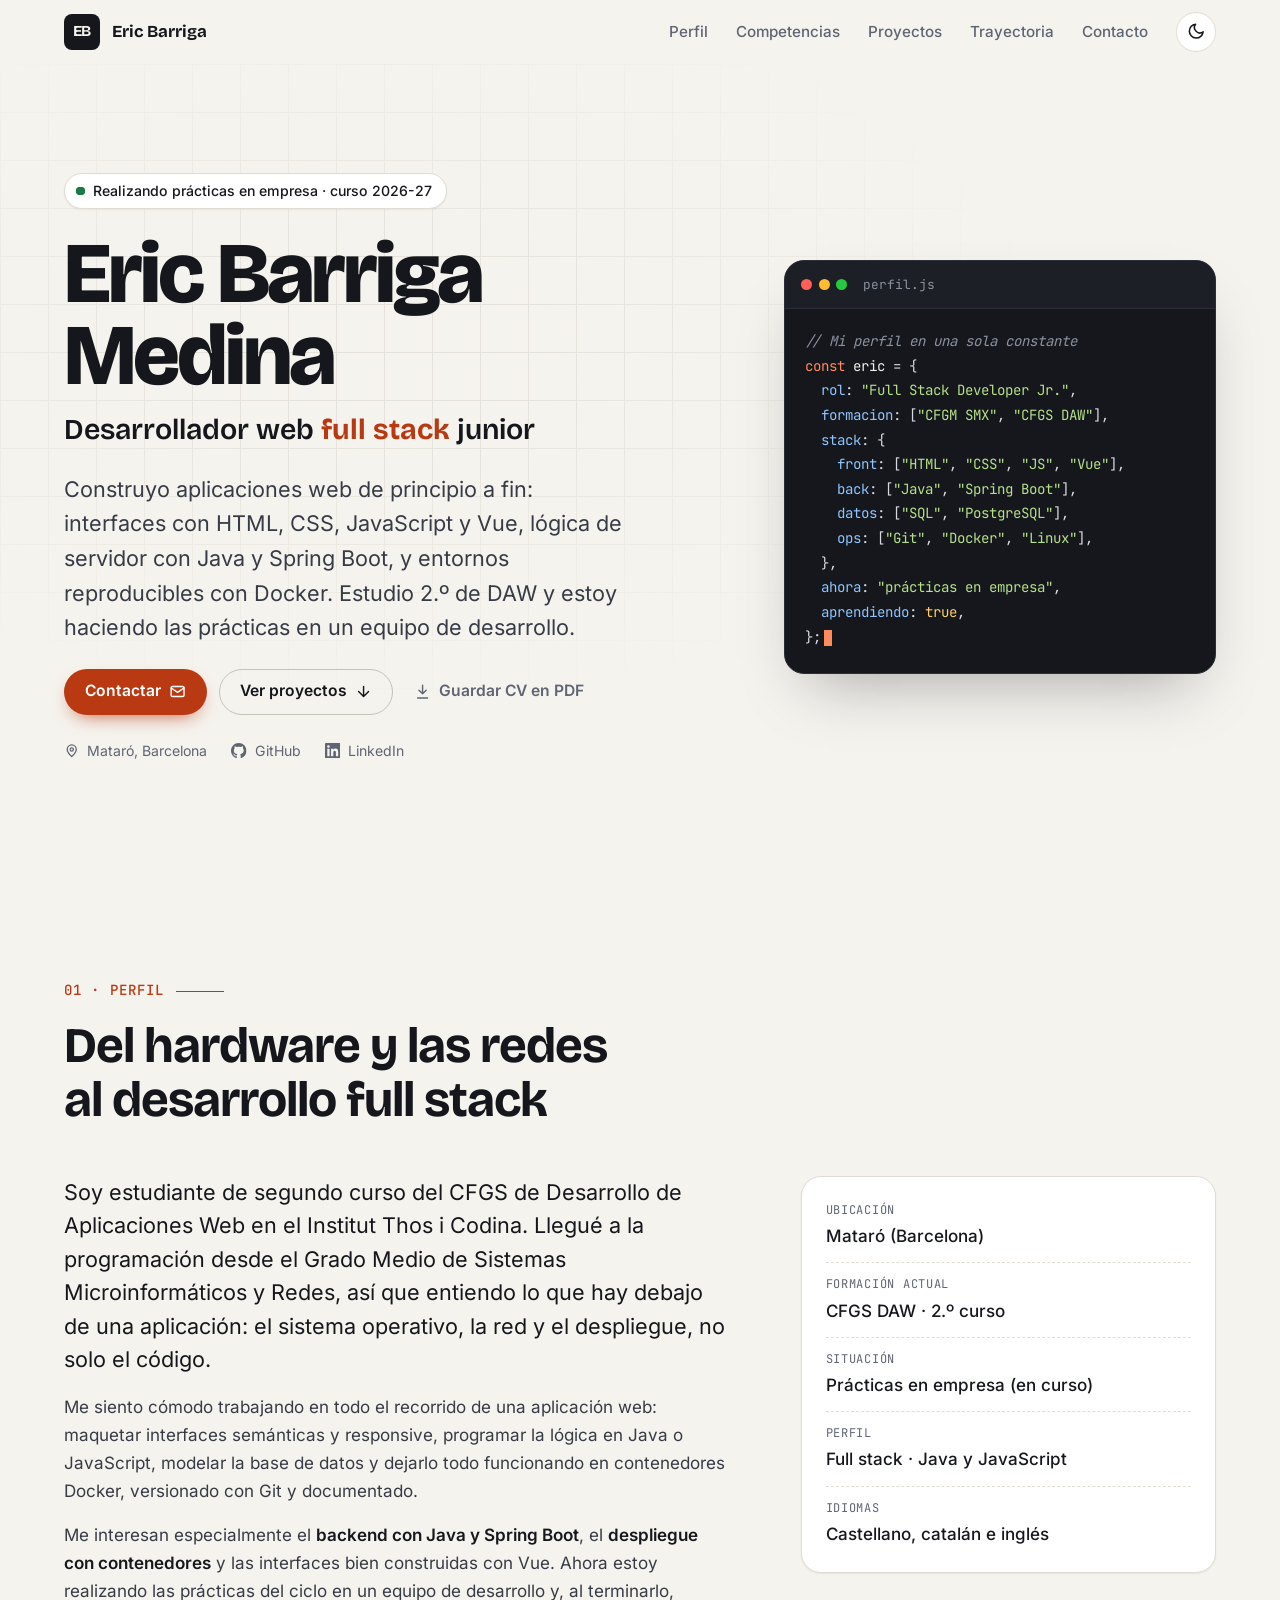
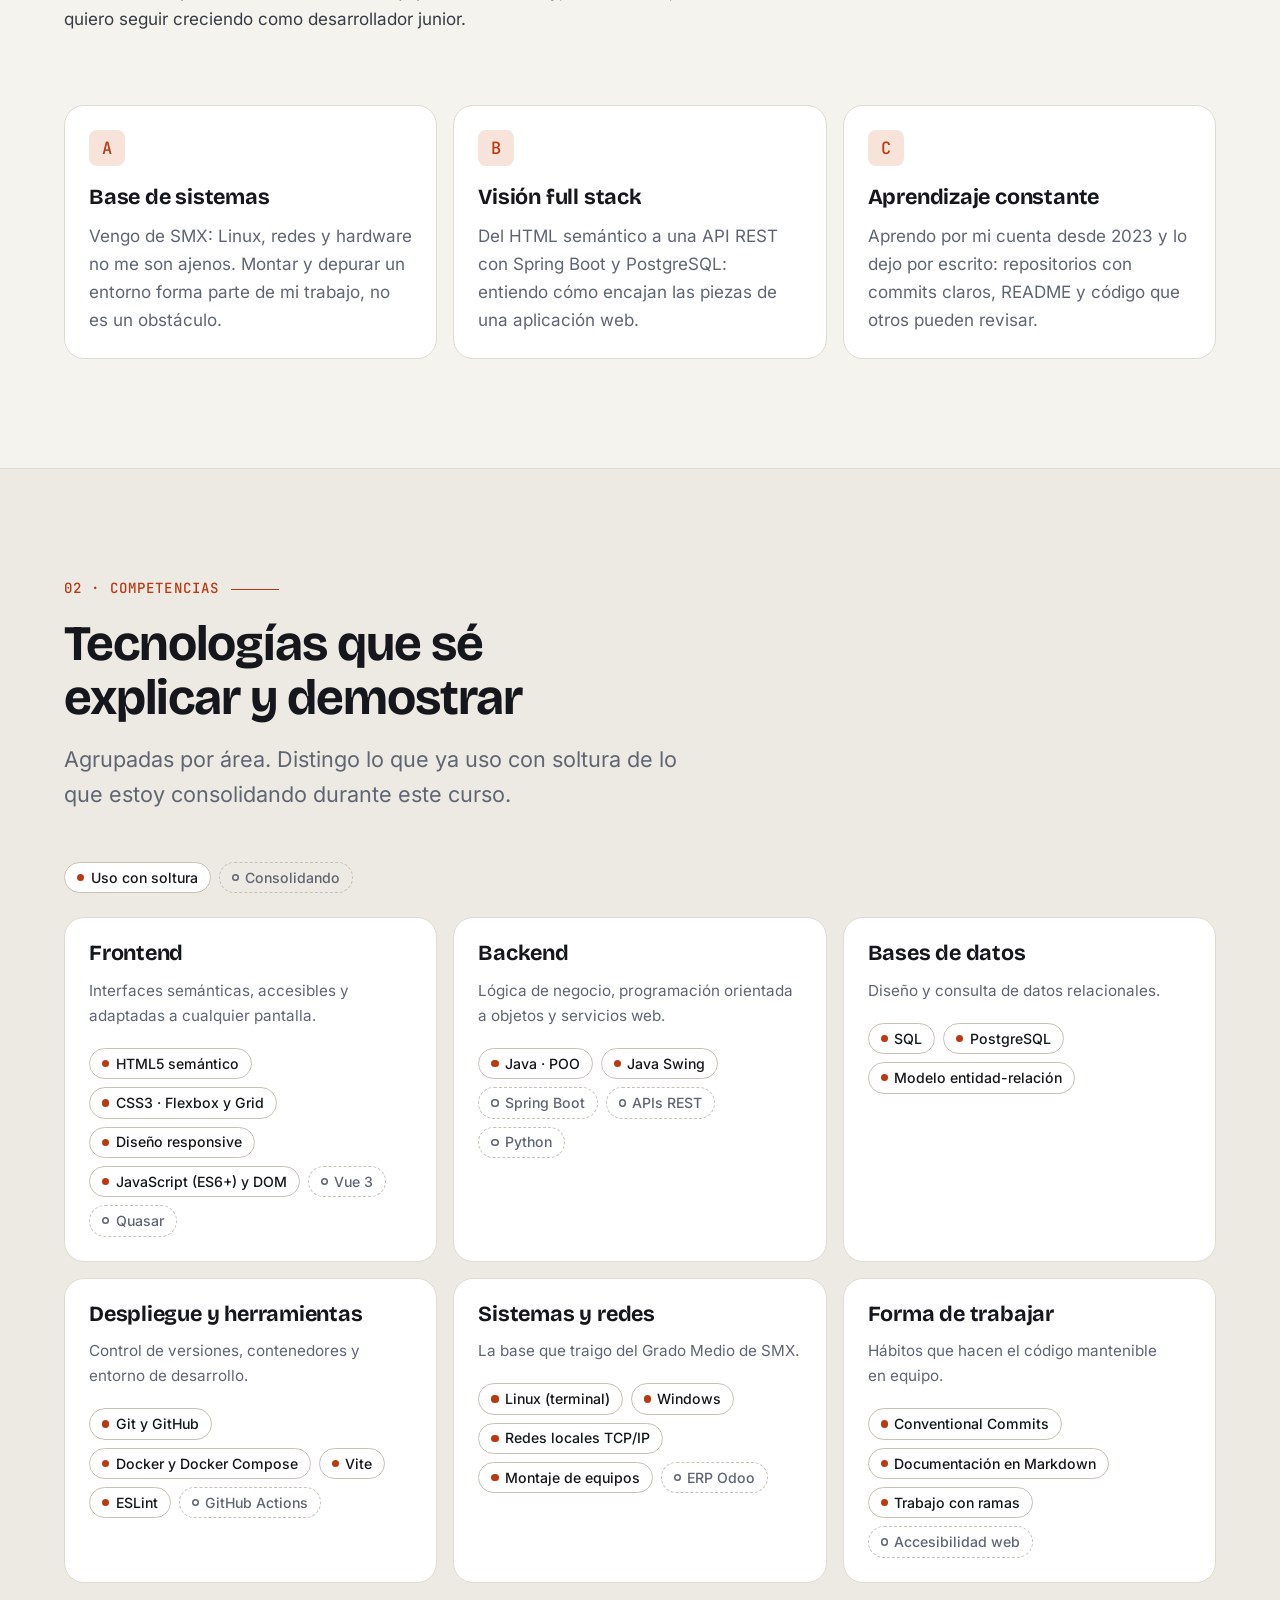
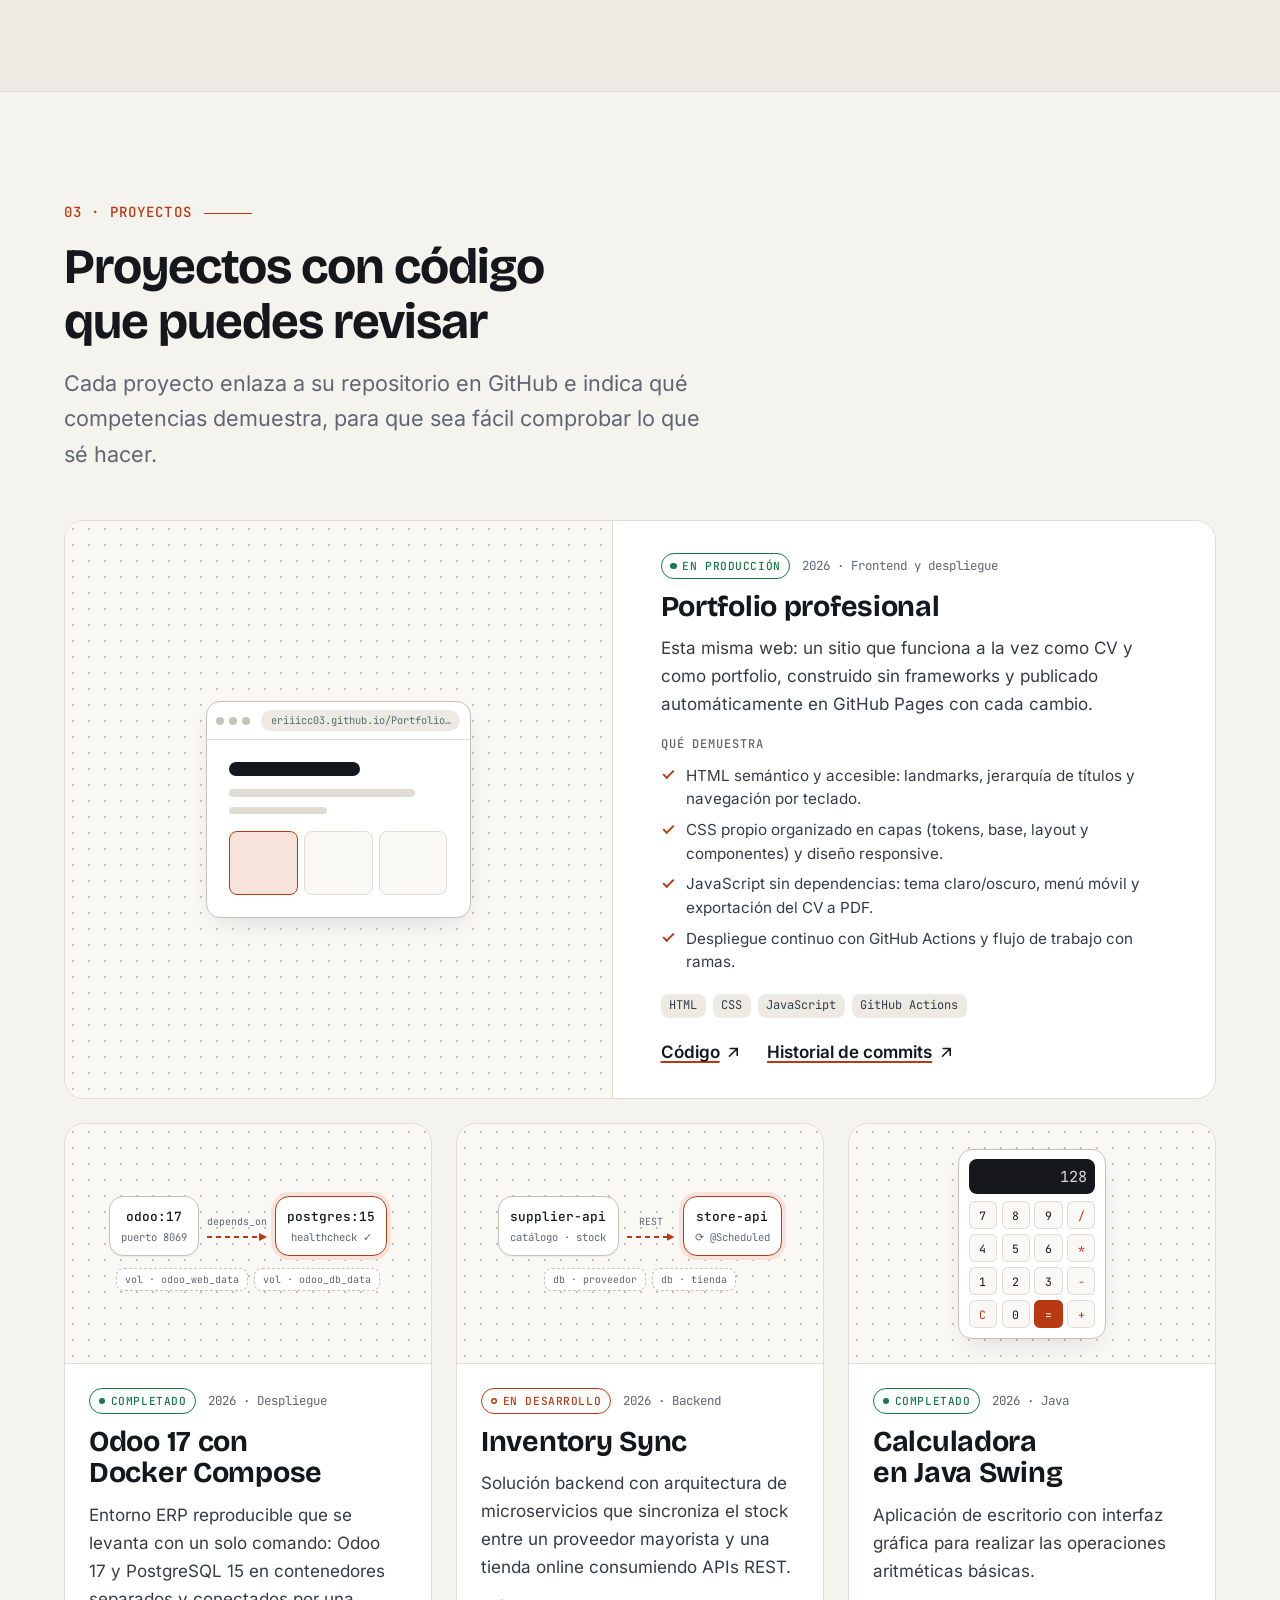
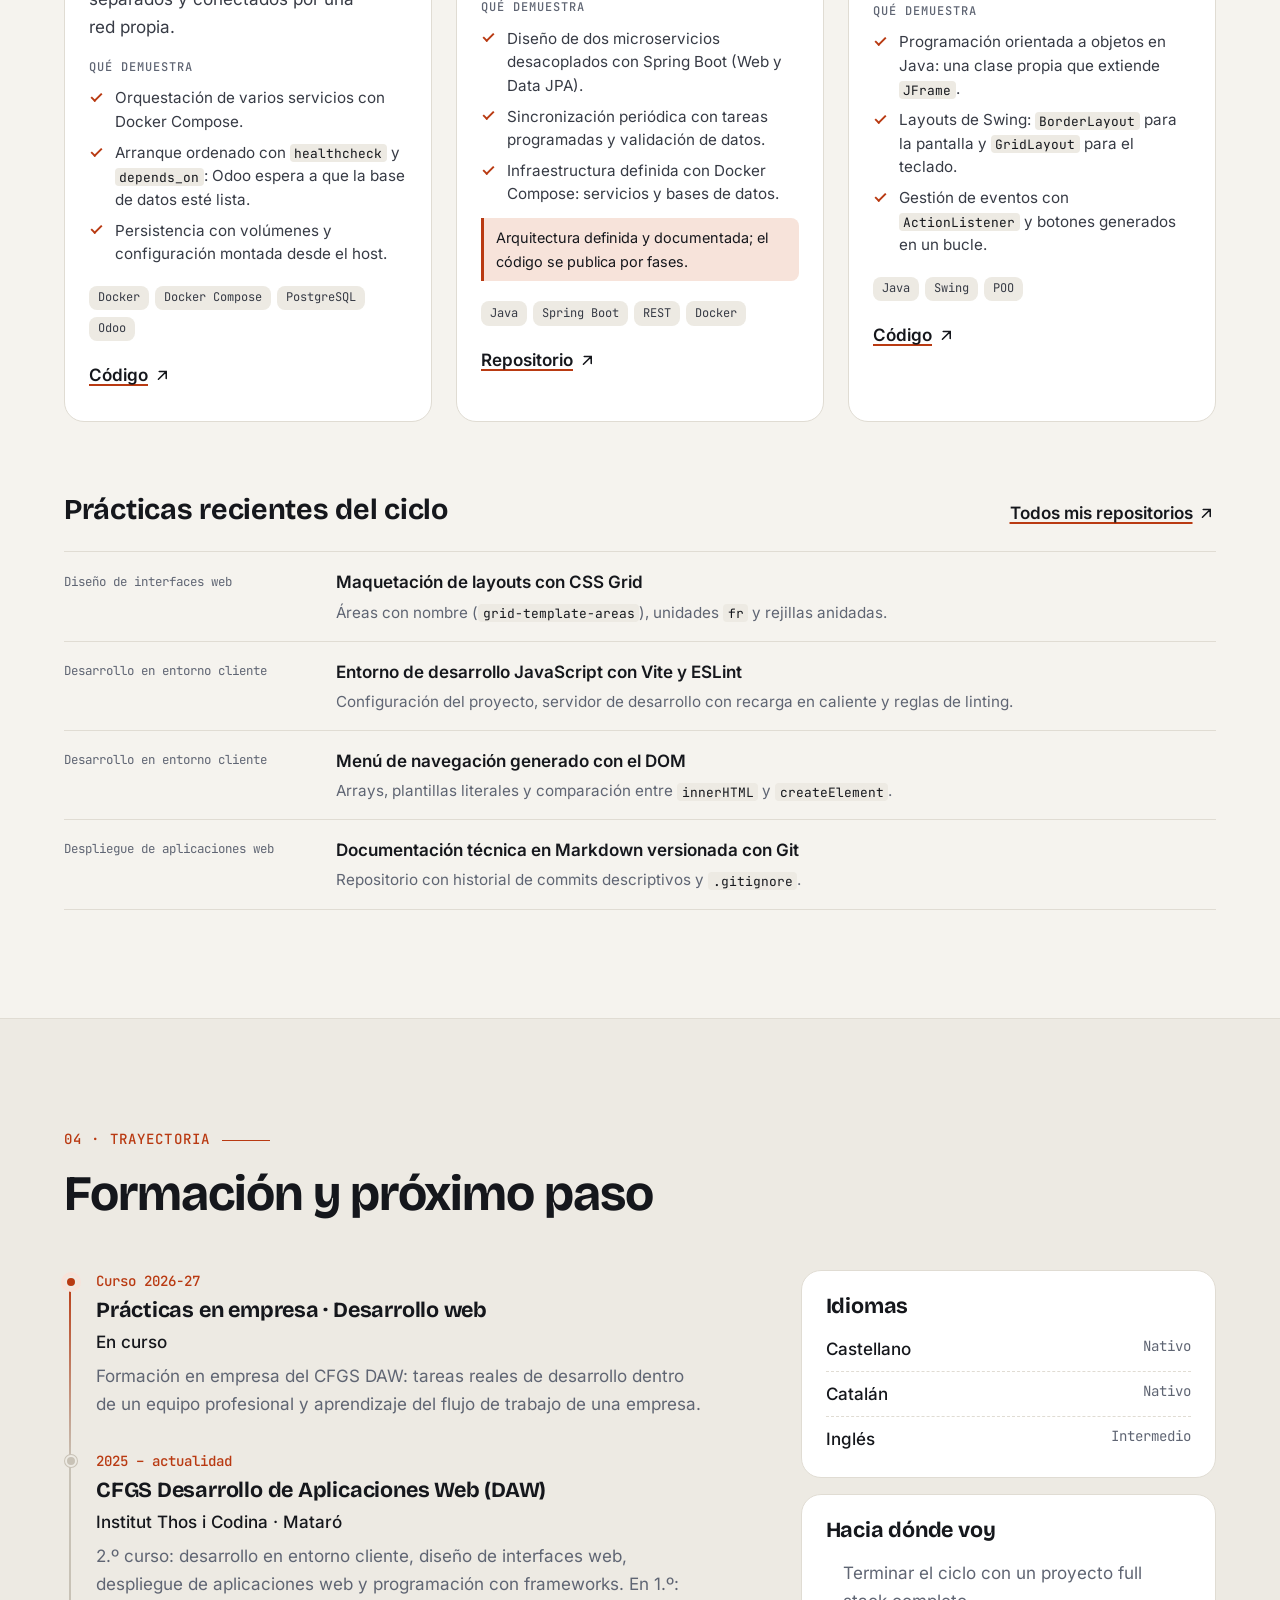
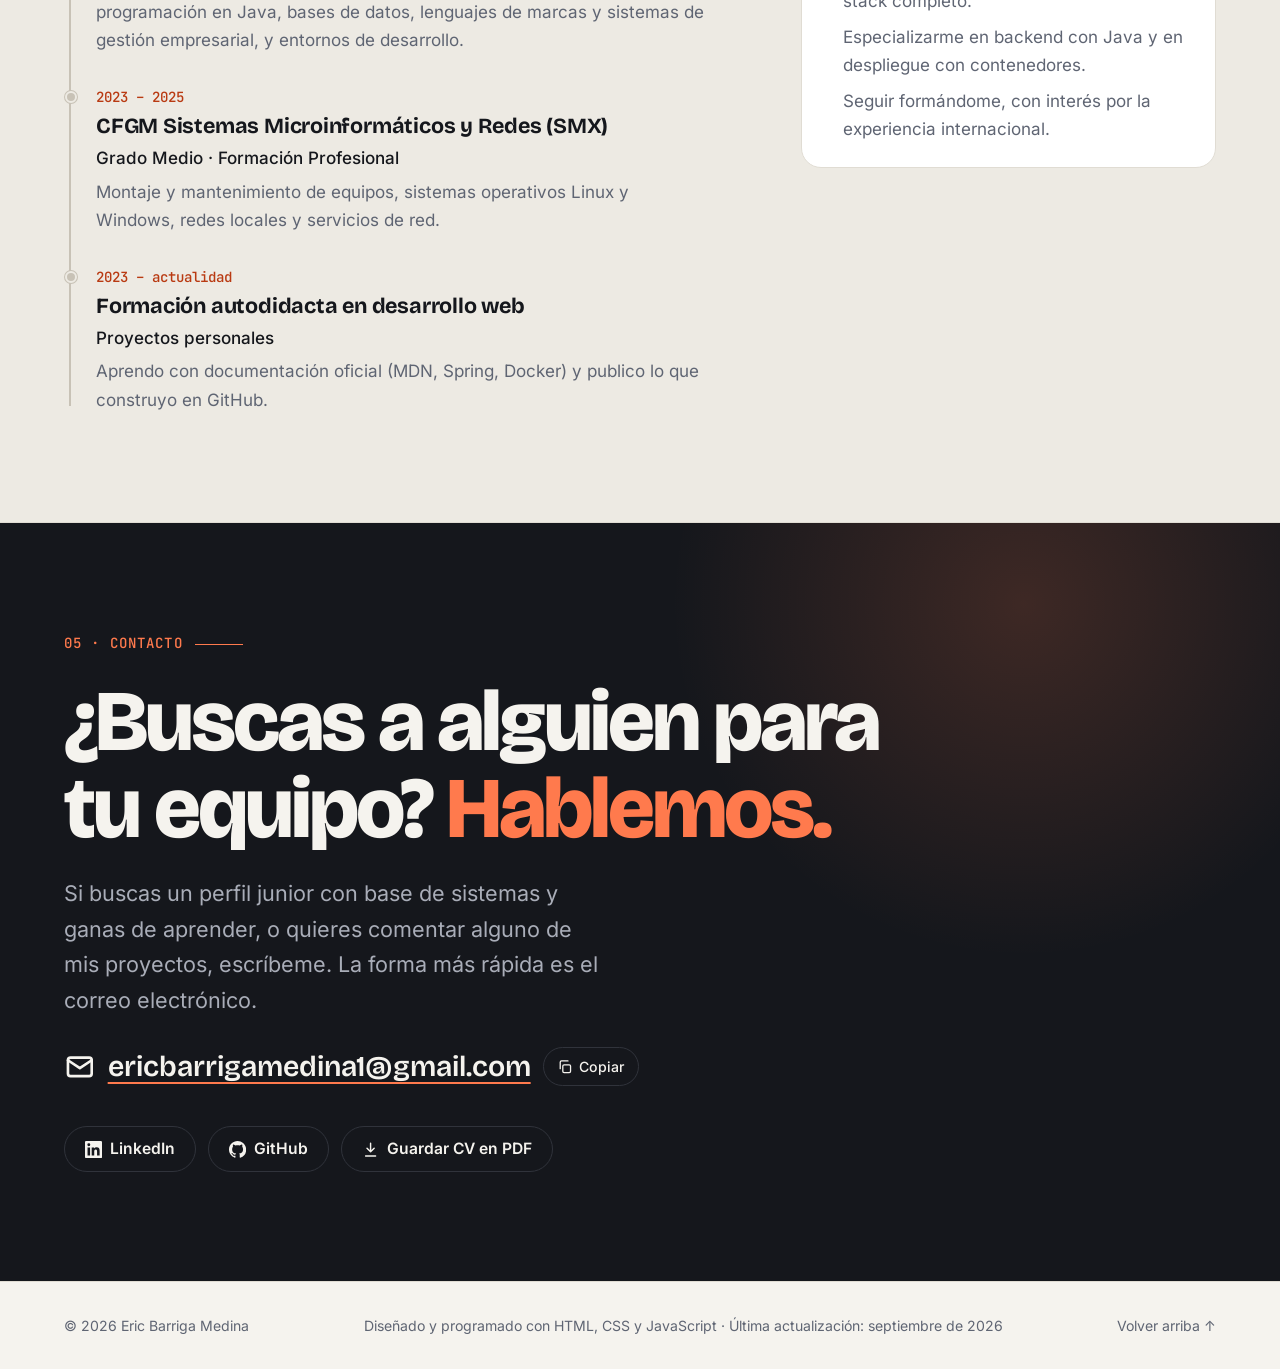
==== commit b70897ae: "fix: textos adaptados a las prácticas en empresa en curso" ====
--- a/index.html
+++ b/index.html
@@ -4,7 +4,7 @@
   <meta charset="utf-8">
   <meta name="viewport" content="width=device-width, initial-scale=1">
   <title>Eric Barriga Medina · Desarrollador web full stack junior</title>
-  <meta name="description" content="Portfolio y CV de Eric Barriga Medina, estudiante de 2.º de DAW. Desarrollo web full stack con HTML, CSS, JavaScript, Vue, Java, Spring Boot, PostgreSQL y Docker. Disponible para prácticas en empresa.">
+  <meta name="description" content="Portfolio y CV de Eric Barriga Medina, estudiante de 2.º de DAW. Desarrollo web full stack con HTML, CSS, JavaScript, Vue, Java, Spring Boot, PostgreSQL y Docker. Realizando prácticas en empresa.">
   <meta name="author" content="Eric Barriga Medina">
   <meta name="theme-color" content="#f5f3ee" media="(prefers-color-scheme: light)">
   <meta name="theme-color" content="#0f1013" media="(prefers-color-scheme: dark)">
@@ -16,7 +16,7 @@
   <meta property="og:url" content="https://eriiicc03.github.io/PortfolioEricBarrigaMedina/">
   <meta property="og:site_name" content="Eric Barriga Medina">
   <meta property="og:title" content="Eric Barriga Medina · Desarrollador web full stack junior">
-  <meta property="og:description" content="Portfolio y CV: proyectos con Java, Spring Boot, JavaScript, Vue, PostgreSQL y Docker. Disponible para prácticas en empresa.">
+  <meta property="og:description" content="Portfolio y CV: proyectos con Java, Spring Boot, JavaScript, Vue, PostgreSQL y Docker. Realizando prácticas en empresa.">
   <meta property="og:image" content="https://eriiicc03.github.io/PortfolioEricBarrigaMedina/assets/img/og-image.png">
   <meta property="og:image:width" content="1200">
   <meta property="og:image:height" content="630">
@@ -57,197 +57,197 @@
   </script>
 
   <!-- Fuentes propias: se precargan las dos que aparecen en la primera pantalla -->
-  <link rel="preload" href="assets/fonts/bricolage-grotesque-latin.woff2" as="font" type="font/woff2" crossorigin>
-  <link rel="preload" href="assets/fonts/inter-latin.woff2" as="font" type="font/woff2" crossorigin>
+  <link rel="preload" href="assets/fuentes/bricolage-grotesque-latin.woff2" as="font" type="font/woff2" crossorigin>
+  <link rel="preload" href="assets/fuentes/inter-latin.woff2" as="font" type="font/woff2" crossorigin>
 
   <!-- Aplica el tema elegido antes de pintar la página para evitar parpadeos -->
   <script>
     (function () {
-      var root = document.documentElement;
-      root.classList.add("js");
+      var raiz = document.documentElement;
+      raiz.classList.add("con-js");
       try {
-        var saved = localStorage.getItem("theme");
-        if (saved === "light" || saved === "dark") root.dataset.theme = saved;
-      } catch (e) { /* almacenamiento no disponible */ }
+        var temaGuardado = localStorage.getItem("tema");
+        if (temaGuardado === "claro" || temaGuardado === "oscuro") raiz.dataset.tema = temaGuardado;
+      } catch (error) { /* el navegador no deja guardar datos: no pasa nada */ }
     })();
   </script>
 
-  <link rel="stylesheet" href="css/fonts.css">
-  <link rel="stylesheet" href="css/tokens.css">
+  <link rel="stylesheet" href="css/fuentes.css">
+  <link rel="stylesheet" href="css/variables.css">
   <link rel="stylesheet" href="css/base.css">
-  <link rel="stylesheet" href="css/layout.css">
-  <link rel="stylesheet" href="css/components.css">
-  <link rel="stylesheet" href="css/print.css" media="print">
-
-  <script src="js/main.js" defer></script>
+  <link rel="stylesheet" href="css/estructura.css">
+  <link rel="stylesheet" href="css/componentes.css">
+  <link rel="stylesheet" href="css/impresion.css" media="print">
+
+  <script src="js/principal.js" defer></script>
 </head>
 <body>
-  <!-- Iconos reutilizables (se usan con <use href="#i-...">) -->
-  <svg class="icon-sprite" aria-hidden="true" xmlns="http://www.w3.org/2000/svg">
-    <symbol id="i-github" viewBox="0 0 16 16">
+  <!-- Iconos: se dibujan una vez aquí y se reutilizan con <use href="#icono-..."> -->
+  <svg class="iconos" aria-hidden="true" xmlns="http://www.w3.org/2000/svg">
+    <symbol id="icono-github" viewBox="0 0 16 16">
       <path fill="currentColor" d="M8 0C3.58 0 0 3.58 0 8c0 3.54 2.29 6.53 5.47 7.59.4.07.55-.17.55-.38 0-.19-.01-.82-.01-1.49-2.01.37-2.53-.49-2.69-.94-.09-.23-.48-.94-.82-1.13-.28-.15-.68-.52-.01-.53.63-.01 1.08.58 1.23.82.72 1.21 1.87.87 2.33.66.07-.52.28-.87.51-1.07-1.78-.2-3.64-.89-3.64-3.95 0-.87.31-1.59.82-2.15-.08-.2-.36-1.02.08-2.12 0 0 .67-.21 2.2.82.64-.18 1.32-.27 2-.27.68 0 1.36.09 2 .27 1.53-1.04 2.2-.82 2.2-.82.44 1.1.16 1.92.08 2.12.51.56.82 1.27.82 2.15 0 3.07-1.87 3.75-3.65 3.95.29.25.54.73.54 1.48 0 1.07-.01 1.93-.01 2.2 0 .21.15.46.55.38A8.01 8.01 0 0 0 16 8c0-4.42-3.58-8-8-8z"/>
     </symbol>
-    <symbol id="i-linkedin" viewBox="0 0 24 24">
+    <symbol id="icono-linkedin" viewBox="0 0 24 24">
       <path fill="currentColor" d="M20.45 20.45h-3.56v-5.57c0-1.33-.02-3.04-1.85-3.04-1.85 0-2.13 1.45-2.13 2.94v5.67H9.35V9h3.41v1.56h.05c.48-.9 1.64-1.85 3.37-1.85 3.6 0 4.27 2.37 4.27 5.46v6.28zM5.34 7.43a2.06 2.06 0 1 1 0-4.13 2.06 2.06 0 0 1 0 4.13zM7.12 20.45H3.56V9h3.56v11.45zM22.22 0H1.77C.79 0 0 .77 0 1.73v20.54C0 23.23.79 24 1.77 24h20.45c.98 0 1.78-.77 1.78-1.73V1.73C24 .77 23.2 0 22.22 0z"/>
     </symbol>
-    <symbol id="i-mail" viewBox="0 0 24 24">
+    <symbol id="icono-correo" viewBox="0 0 24 24">
       <g fill="none" stroke="currentColor" stroke-width="2" stroke-linecap="round" stroke-linejoin="round"><rect x="3" y="5" width="18" height="14" rx="2"/><path d="m3 7 9 6 9-6"/></g>
     </symbol>
-    <symbol id="i-pin" viewBox="0 0 24 24">
+    <symbol id="icono-ubicacion" viewBox="0 0 24 24">
       <g fill="none" stroke="currentColor" stroke-width="2" stroke-linecap="round" stroke-linejoin="round"><path d="M12 21s-7-6.2-7-11a7 7 0 0 1 14 0c0 4.8-7 11-7 11z"/><circle cx="12" cy="10" r="2.5"/></g>
     </symbol>
-    <symbol id="i-arrow-down" viewBox="0 0 24 24">
+    <symbol id="icono-flecha-abajo" viewBox="0 0 24 24">
       <path fill="none" stroke="currentColor" stroke-width="2" stroke-linecap="round" stroke-linejoin="round" d="M12 5v14m-7-7 7 7 7-7"/>
     </symbol>
-    <symbol id="i-arrow-up-right" viewBox="0 0 24 24">
+    <symbol id="icono-flecha" viewBox="0 0 24 24">
       <path fill="none" stroke="currentColor" stroke-width="2" stroke-linecap="round" stroke-linejoin="round" d="M7 17 17 7M8 7h9v9"/>
     </symbol>
-    <symbol id="i-download" viewBox="0 0 24 24">
+    <symbol id="icono-descargar" viewBox="0 0 24 24">
       <path fill="none" stroke="currentColor" stroke-width="2" stroke-linecap="round" stroke-linejoin="round" d="M12 3v12m-5-5 5 5 5-5M5 21h14"/>
     </symbol>
-    <symbol id="i-copy" viewBox="0 0 24 24">
+    <symbol id="icono-copiar" viewBox="0 0 24 24">
       <g fill="none" stroke="currentColor" stroke-width="2" stroke-linecap="round" stroke-linejoin="round"><rect x="9" y="9" width="12" height="12" rx="2"/><path d="M5 15V5a2 2 0 0 1 2-2h10"/></g>
     </symbol>
-    <symbol id="i-check" viewBox="0 0 24 24">
+    <symbol id="icono-hecho" viewBox="0 0 24 24">
       <path fill="none" stroke="currentColor" stroke-width="2" stroke-linecap="round" stroke-linejoin="round" d="M20 6 9 17l-5-5"/>
     </symbol>
-    <symbol id="i-menu" viewBox="0 0 24 24">
+    <symbol id="icono-menu" viewBox="0 0 24 24">
       <path fill="none" stroke="currentColor" stroke-width="2" stroke-linecap="round" d="M4 7h16M4 12h16M4 17h16"/>
     </symbol>
-    <symbol id="i-close" viewBox="0 0 24 24">
+    <symbol id="icono-cerrar" viewBox="0 0 24 24">
       <path fill="none" stroke="currentColor" stroke-width="2" stroke-linecap="round" d="M6 6l12 12M18 6 6 18"/>
     </symbol>
-    <symbol id="i-sun" viewBox="0 0 24 24">
+    <symbol id="icono-sol" viewBox="0 0 24 24">
       <g fill="none" stroke="currentColor" stroke-width="2" stroke-linecap="round"><circle cx="12" cy="12" r="4"/><path d="M12 2v2M12 20v2M4.9 4.9l1.4 1.4M17.7 17.7l1.4 1.4M2 12h2M20 12h2M4.9 19.1l1.4-1.4M17.7 6.3l1.4-1.4"/></g>
     </symbol>
-    <symbol id="i-moon" viewBox="0 0 24 24">
+    <symbol id="icono-luna" viewBox="0 0 24 24">
       <path fill="none" stroke="currentColor" stroke-width="2" stroke-linecap="round" stroke-linejoin="round" d="M21 12.8A9 9 0 1 1 11.2 3a7 7 0 0 0 9.8 9.8z"/>
     </symbol>
   </svg>
 
-  <a class="skip-link" href="#contenido">Saltar al contenido</a>
-
-  <header class="site-header">
-    <div class="container site-header__inner">
-      <a class="brand" href="#inicio">
-        <span class="brand__mark" aria-hidden="true">EB</span>
-        <span class="brand__name">Eric Barriga</span>
+  <a class="saltar-contenido" href="#contenido">Saltar al contenido</a>
+
+  <header class="cabecera" data-cabecera>
+    <div class="contenedor cabecera__interior">
+      <a class="marca" href="#inicio">
+        <span class="marca__logo" aria-hidden="true">EB</span>
+        <span class="marca__nombre">Eric Barriga</span>
       </a>
 
-      <nav class="site-nav" aria-label="Principal">
-        <button class="site-nav__toggle icon-btn" type="button" aria-expanded="false" aria-controls="menu-principal">
-          <svg class="icon icon-menu" aria-hidden="true"><use href="#i-menu"/></svg>
-          <svg class="icon icon-close" aria-hidden="true"><use href="#i-close"/></svg>
-          <span class="visually-hidden">Menú</span>
+      <nav class="menu" aria-label="Principal" data-menu>
+        <button class="menu__boton boton-icono" type="button" aria-expanded="false" aria-controls="menu-principal" data-menu-boton>
+          <svg class="icono icono--menu" aria-hidden="true"><use href="#icono-menu"/></svg>
+          <svg class="icono icono--cerrar" aria-hidden="true"><use href="#icono-cerrar"/></svg>
+          <span class="solo-lectores">Menú</span>
         </button>
-        <ul class="site-nav__list" id="menu-principal">
-          <li><a class="site-nav__link" href="#perfil">Perfil</a></li>
-          <li><a class="site-nav__link" href="#competencias">Competencias</a></li>
-          <li><a class="site-nav__link" href="#proyectos">Proyectos</a></li>
-          <li><a class="site-nav__link" href="#trayectoria">Trayectoria</a></li>
-          <li><a class="site-nav__link" href="#contacto">Contacto</a></li>
+        <ul class="menu__lista" id="menu-principal">
+          <li><a class="menu__enlace" href="#perfil">Perfil</a></li>
+          <li><a class="menu__enlace" href="#competencias">Competencias</a></li>
+          <li><a class="menu__enlace" href="#proyectos">Proyectos</a></li>
+          <li><a class="menu__enlace" href="#trayectoria">Trayectoria</a></li>
+          <li><a class="menu__enlace" href="#contacto">Contacto</a></li>
         </ul>
       </nav>
 
-      <button class="theme-toggle icon-btn js-only" type="button" aria-pressed="false" data-theme-toggle>
-        <svg class="icon icon-moon" aria-hidden="true"><use href="#i-moon"/></svg>
-        <svg class="icon icon-sun" aria-hidden="true"><use href="#i-sun"/></svg>
-        <span class="visually-hidden">Tema oscuro</span>
+      <button class="boton-tema boton-icono solo-con-js" type="button" aria-pressed="false" data-boton-tema>
+        <svg class="icono icono--luna" aria-hidden="true"><use href="#icono-luna"/></svg>
+        <svg class="icono icono--sol" aria-hidden="true"><use href="#icono-sol"/></svg>
+        <span class="solo-lectores">Tema oscuro</span>
       </button>
     </div>
   </header>
 
   <main id="contenido">
     <!-- ============ INICIO ============ -->
-    <section class="hero" id="inicio" aria-labelledby="hero-title">
-      <div class="container hero__grid">
-        <div class="hero__content">
-          <p class="status"><span class="status__dot" aria-hidden="true"></span>Realizando prácticas en empresa · curso 2026-27</p>
-          <h1 class="hero__title" id="hero-title">Eric Barriga Medina</h1>
-          <p class="hero__role">Desarrollador web <strong>full stack</strong> junior</p>
-          <p class="hero__lead">
+    <section class="portada" id="inicio" aria-labelledby="portada-titulo">
+      <div class="contenedor portada__rejilla">
+        <div class="portada__texto">
+          <p class="estado"><span class="estado__punto" aria-hidden="true"></span>Realizando prácticas en empresa · curso 2026-27</p>
+          <h1 class="portada__titulo" id="portada-titulo">Eric Barriga Medina</h1>
+          <p class="portada__puesto">Desarrollador web <strong>full stack</strong> junior</p>
+          <p class="portada__intro">
             Construyo aplicaciones web de principio a fin: interfaces con HTML, CSS, JavaScript y Vue,
             lógica de servidor con Java y Spring Boot, y entornos reproducibles con Docker.
-            Estudio 2.º de DAW y busco un equipo en el que aportar desde el primer día.
+            Estudio 2.º de DAW y estoy haciendo las prácticas en un equipo de desarrollo.
           </p>
 
           <!-- Solo en el CV impreso / PDF -->
-          <ul class="print-contact print-only">
+          <ul class="contacto-impreso solo-impresion">
             <li>ericbarrigamedina1@gmail.com</li>
             <li>github.com/Eriiicc03</li>
             <li>linkedin.com/in/eric-barriga-medina-5753632b2</li>
             <li>Mataró (Barcelona)</li>
           </ul>
 
-          <div class="hero__actions">
-            <a class="btn btn--primary" href="#contacto">
+          <div class="portada__acciones">
+            <a class="boton boton--principal" href="#contacto">
               Contactar
-              <svg class="icon" aria-hidden="true"><use href="#i-mail"/></svg>
+              <svg class="icono" aria-hidden="true"><use href="#icono-correo"/></svg>
             </a>
-            <a class="btn btn--ghost" href="#proyectos">
+            <a class="boton boton--borde" href="#proyectos">
               Ver proyectos
-              <svg class="icon" aria-hidden="true"><use href="#i-arrow-down"/></svg>
+              <svg class="icono" aria-hidden="true"><use href="#icono-flecha-abajo"/></svg>
             </a>
-            <button class="btn btn--text js-only" type="button" data-print>
-              <svg class="icon" aria-hidden="true"><use href="#i-download"/></svg>
+            <button class="boton boton--texto solo-con-js" type="button" data-imprimir>
+              <svg class="icono" aria-hidden="true"><use href="#icono-descargar"/></svg>
               Guardar CV en PDF
             </button>
           </div>
 
-          <ul class="hero__meta">
+          <ul class="portada__enlaces">
             <li>
-              <svg class="icon" aria-hidden="true"><use href="#i-pin"/></svg>
+              <svg class="icono" aria-hidden="true"><use href="#icono-ubicacion"/></svg>
               Mataró, Barcelona
             </li>
             <li>
               <a href="https://github.com/Eriiicc03" rel="me noopener" target="_blank">
-                <svg class="icon" aria-hidden="true"><use href="#i-github"/></svg>
+                <svg class="icono" aria-hidden="true"><use href="#icono-github"/></svg>
                 GitHub
               </a>
             </li>
             <li>
               <a href="https://www.linkedin.com/in/eric-barriga-medina-5753632b2/" rel="me noopener" target="_blank">
-                <svg class="icon" aria-hidden="true"><use href="#i-linkedin"/></svg>
+                <svg class="icono" aria-hidden="true"><use href="#icono-linkedin"/></svg>
                 LinkedIn
               </a>
             </li>
           </ul>
         </div>
 
-        <figure class="code-card" aria-labelledby="code-card-caption">
-          <div class="code-card__bar">
-            <span class="code-card__dots" aria-hidden="true"><span></span><span></span><span></span></span>
-            <span class="code-card__file">perfil.js</span>
+        <figure class="tarjeta-codigo" aria-labelledby="tarjeta-codigo-pie">
+          <div class="tarjeta-codigo__barra">
+            <span class="tarjeta-codigo__puntos" aria-hidden="true"><span></span><span></span><span></span></span>
+            <span class="tarjeta-codigo__archivo">perfil.js</span>
           </div>
-          <pre class="code-card__body" tabindex="0"><code><span class="tk-c">// Mi perfil en una sola constante</span>
-<span class="tk-k">const</span> <span class="tk-v">eric</span> = {
-  <span class="tk-p">rol</span>: <span class="tk-s">"Full Stack Developer Jr."</span>,
-  <span class="tk-p">formacion</span>: [<span class="tk-s">"CFGM SMX"</span>, <span class="tk-s">"CFGS DAW"</span>],
-  <span class="tk-p">stack</span>: {
-    <span class="tk-p">front</span>: [<span class="tk-s">"HTML"</span>, <span class="tk-s">"CSS"</span>, <span class="tk-s">"JS"</span>, <span class="tk-s">"Vue"</span>],
-    <span class="tk-p">back</span>: [<span class="tk-s">"Java"</span>, <span class="tk-s">"Spring Boot"</span>],
-    <span class="tk-p">datos</span>: [<span class="tk-s">"SQL"</span>, <span class="tk-s">"PostgreSQL"</span>],
-    <span class="tk-p">ops</span>: [<span class="tk-s">"Git"</span>, <span class="tk-s">"Docker"</span>, <span class="tk-s">"Linux"</span>],
+          <pre class="tarjeta-codigo__cuerpo" tabindex="0"><code><span class="cod-comentario">// Mi perfil en una sola constante</span>
+<span class="cod-palabra">const</span> <span class="cod-variable">eric</span> = {
+  <span class="cod-propiedad">rol</span>: <span class="cod-texto">"Full Stack Developer Jr."</span>,
+  <span class="cod-propiedad">formacion</span>: [<span class="cod-texto">"CFGM SMX"</span>, <span class="cod-texto">"CFGS DAW"</span>],
+  <span class="cod-propiedad">stack</span>: {
+    <span class="cod-propiedad">front</span>: [<span class="cod-texto">"HTML"</span>, <span class="cod-texto">"CSS"</span>, <span class="cod-texto">"JS"</span>, <span class="cod-texto">"Vue"</span>],
+    <span class="cod-propiedad">back</span>: [<span class="cod-texto">"Java"</span>, <span class="cod-texto">"Spring Boot"</span>],
+    <span class="cod-propiedad">datos</span>: [<span class="cod-texto">"SQL"</span>, <span class="cod-texto">"PostgreSQL"</span>],
+    <span class="cod-propiedad">ops</span>: [<span class="cod-texto">"Git"</span>, <span class="cod-texto">"Docker"</span>, <span class="cod-texto">"Linux"</span>],
   },
-  <span class="tk-p">busca</span>: <span class="tk-s">"prácticas en empresa"</span>,
-  <span class="tk-p">disponible</span>: <span class="tk-b">true</span>,
-};<span class="code-card__cursor" aria-hidden="true"></span></code></pre>
-          <figcaption class="visually-hidden" id="code-card-caption">Resumen del perfil escrito como un objeto de JavaScript.</figcaption>
+  <span class="cod-propiedad">ahora</span>: <span class="cod-texto">"prácticas en empresa"</span>,
+  <span class="cod-propiedad">aprendiendo</span>: <span class="cod-booleano">true</span>,
+};<span class="tarjeta-codigo__cursor" aria-hidden="true"></span></code></pre>
+          <figcaption class="solo-lectores" id="tarjeta-codigo-pie">Resumen del perfil escrito como un objeto de JavaScript.</figcaption>
         </figure>
       </div>
     </section>
 
     <!-- ============ PERFIL ============ -->
-    <section class="section" id="perfil" aria-labelledby="perfil-title">
-      <div class="container">
-        <header class="section__header">
-          <p class="section__eyebrow"><span class="section__num">01 · </span>Perfil</p>
-          <h2 class="section__title" id="perfil-title">Del hardware y las redes al desarrollo full stack</h2>
+    <section class="seccion" id="perfil" aria-labelledby="perfil-titulo">
+      <div class="contenedor">
+        <header class="seccion__cabecera">
+          <p class="seccion__etiqueta"><span class="seccion__numero">01 · </span>Perfil</p>
+          <h2 class="seccion__titulo" id="perfil-titulo">Del hardware y las redes al desarrollo full stack</h2>
         </header>
 
-        <div class="profile">
-          <div class="profile__text">
-            <p class="profile__lead">
+        <div class="perfil">
+          <div class="perfil__texto">
+            <p class="perfil__entradilla">
               Soy estudiante de segundo curso del CFGS de Desarrollo de Aplicaciones Web en el Institut Thos i Codina.
               Llegué a la programación desde el Grado Medio de Sistemas Microinformáticos y Redes, así que entiendo
               lo que hay debajo de una aplicación: el sistema operativo, la red y el despliegue, no solo el código.
@@ -259,30 +259,30 @@
             </p>
             <p>
               Me interesan especialmente el <strong>backend con Java y Spring Boot</strong>, el <strong>despliegue con contenedores</strong>
-              y las interfaces bien construidas con Vue. Busco una empresa donde realizar las prácticas del ciclo
-              dentro de un equipo de desarrollo real, aprender de revisiones de código y asumir tareas con responsabilidad.
+              y las interfaces bien construidas con Vue. Ahora estoy realizando las prácticas del ciclo en un equipo
+              de desarrollo y, al terminarlo, quiero seguir creciendo como desarrollador junior.
             </p>
           </div>
 
-          <aside class="facts" aria-label="Datos rápidos">
-            <dl class="facts__list">
-              <div class="facts__row">
+          <aside class="datos" aria-label="Datos rápidos">
+            <dl class="datos__lista">
+              <div class="datos__fila">
                 <dt>Ubicación</dt>
                 <dd>Mataró (Barcelona)</dd>
               </div>
-              <div class="facts__row">
+              <div class="datos__fila">
                 <dt>Formación actual</dt>
                 <dd>CFGS DAW · 2.º curso</dd>
               </div>
-              <div class="facts__row">
-                <dt>Busco</dt>
-                <dd>Prácticas en empresa</dd>
-              </div>
-              <div class="facts__row">
+              <div class="datos__fila">
+                <dt>Situación</dt>
+                <dd>Prácticas en empresa (en curso)</dd>
+              </div>
+              <div class="datos__fila">
                 <dt>Perfil</dt>
                 <dd>Full stack · Java y JavaScript</dd>
               </div>
-              <div class="facts__row">
+              <div class="datos__fila">
                 <dt>Idiomas</dt>
                 <dd>Castellano, catalán e inglés</dd>
               </div>
@@ -290,20 +290,20 @@
           </aside>
         </div>
 
-        <ul class="strengths">
-          <li class="strength" data-reveal>
-            <span class="strength__index" aria-hidden="true">A</span>
-            <h3 class="strength__title">Base de sistemas</h3>
+        <ul class="fortalezas">
+          <li class="fortaleza" data-aparecer>
+            <span class="fortaleza__letra" aria-hidden="true">A</span>
+            <h3 class="fortaleza__titulo">Base de sistemas</h3>
             <p>Vengo de SMX: Linux, redes y hardware no me son ajenos. Montar y depurar un entorno forma parte de mi trabajo, no es un obstáculo.</p>
           </li>
-          <li class="strength" data-reveal>
-            <span class="strength__index" aria-hidden="true">B</span>
-            <h3 class="strength__title">Visión full stack</h3>
+          <li class="fortaleza" data-aparecer>
+            <span class="fortaleza__letra" aria-hidden="true">B</span>
+            <h3 class="fortaleza__titulo">Visión full stack</h3>
             <p>Del HTML semántico a una API REST con Spring Boot y PostgreSQL: entiendo cómo encajan las piezas de una aplicación web.</p>
           </li>
-          <li class="strength" data-reveal>
-            <span class="strength__index" aria-hidden="true">C</span>
-            <h3 class="strength__title">Aprendizaje constante</h3>
+          <li class="fortaleza" data-aparecer>
+            <span class="fortaleza__letra" aria-hidden="true">C</span>
+            <h3 class="fortaleza__titulo">Aprendizaje constante</h3>
             <p>Aprendo por mi cuenta desde 2023 y lo dejo por escrito: repositorios con commits claros, README y código que otros pueden revisar.</p>
           </li>
         </ul>
@@ -311,50 +311,50 @@
     </section>
 
     <!-- ============ COMPETENCIAS ============ -->
-    <section class="section section--alt" id="competencias" aria-labelledby="competencias-title">
-      <div class="container">
-        <header class="section__header">
-          <p class="section__eyebrow"><span class="section__num">02 · </span>Competencias</p>
-          <h2 class="section__title" id="competencias-title">Tecnologías que sé explicar y demostrar</h2>
-          <p class="section__intro">
+    <section class="seccion seccion--alterna" id="competencias" aria-labelledby="competencias-titulo">
+      <div class="contenedor">
+        <header class="seccion__cabecera">
+          <p class="seccion__etiqueta"><span class="seccion__numero">02 · </span>Competencias</p>
+          <h2 class="seccion__titulo" id="competencias-titulo">Tecnologías que sé explicar y demostrar</h2>
+          <p class="seccion__intro">
             Agrupadas por área. Distingo lo que ya uso con soltura de lo que estoy consolidando durante este curso.
           </p>
         </header>
 
-        <ul class="legend">
+        <ul class="leyenda">
           <li><span class="chip">Uso con soltura</span></li>
-          <li><span class="chip chip--learning">Consolidando</span></li>
+          <li><span class="chip chip--aprendiendo">Consolidando</span></li>
         </ul>
 
-        <div class="skills">
-          <article class="skill-group" data-reveal>
-            <h3 class="skill-group__title">Frontend</h3>
-            <p class="skill-group__desc">Interfaces semánticas, accesibles y adaptadas a cualquier pantalla.</p>
+        <div class="rejilla-competencias">
+          <article class="grupo-competencias" data-aparecer>
+            <h3 class="grupo-competencias__titulo">Frontend</h3>
+            <p class="grupo-competencias__descripcion">Interfaces semánticas, accesibles y adaptadas a cualquier pantalla.</p>
             <ul class="chips">
               <li class="chip">HTML5 semántico</li>
               <li class="chip">CSS3 · Flexbox y Grid</li>
               <li class="chip">Diseño responsive</li>
               <li class="chip">JavaScript (ES6+) y DOM</li>
-              <li class="chip chip--learning">Vue 3<span class="visually-hidden"> (consolidando)</span></li>
-              <li class="chip chip--learning">Quasar<span class="visually-hidden"> (consolidando)</span></li>
+              <li class="chip chip--aprendiendo">Vue 3<span class="solo-lectores"> (consolidando)</span></li>
+              <li class="chip chip--aprendiendo">Quasar<span class="solo-lectores"> (consolidando)</span></li>
             </ul>
           </article>
 
-          <article class="skill-group" data-reveal>
-            <h3 class="skill-group__title">Backend</h3>
-            <p class="skill-group__desc">Lógica de negocio, programación orientada a objetos y servicios web.</p>
+          <article class="grupo-competencias" data-aparecer>
+            <h3 class="grupo-competencias__titulo">Backend</h3>
+            <p class="grupo-competencias__descripcion">Lógica de negocio, programación orientada a objetos y servicios web.</p>
             <ul class="chips">
               <li class="chip">Java · POO</li>
               <li class="chip">Java Swing</li>
-              <li class="chip chip--learning">Spring Boot<span class="visually-hidden"> (consolidando)</span></li>
-              <li class="chip chip--learning">APIs REST<span class="visually-hidden"> (consolidando)</span></li>
-              <li class="chip chip--learning">Python<span class="visually-hidden"> (consolidando)</span></li>
+              <li class="chip chip--aprendiendo">Spring Boot<span class="solo-lectores"> (consolidando)</span></li>
+              <li class="chip chip--aprendiendo">APIs REST<span class="solo-lectores"> (consolidando)</span></li>
+              <li class="chip chip--aprendiendo">Python<span class="solo-lectores"> (consolidando)</span></li>
             </ul>
           </article>
 
-          <article class="skill-group" data-reveal>
-            <h3 class="skill-group__title">Bases de datos</h3>
-            <p class="skill-group__desc">Diseño y consulta de datos relacionales.</p>
+          <article class="grupo-competencias" data-aparecer>
+            <h3 class="grupo-competencias__titulo">Bases de datos</h3>
+            <p class="grupo-competencias__descripcion">Diseño y consulta de datos relacionales.</p>
             <ul class="chips">
               <li class="chip">SQL</li>
               <li class="chip">PostgreSQL</li>
@@ -362,38 +362,38 @@
             </ul>
           </article>
 
-          <article class="skill-group" data-reveal>
-            <h3 class="skill-group__title">Despliegue y herramientas</h3>
-            <p class="skill-group__desc">Control de versiones, contenedores y entorno de desarrollo.</p>
+          <article class="grupo-competencias" data-aparecer>
+            <h3 class="grupo-competencias__titulo">Despliegue y herramientas</h3>
+            <p class="grupo-competencias__descripcion">Control de versiones, contenedores y entorno de desarrollo.</p>
             <ul class="chips">
               <li class="chip">Git y GitHub</li>
               <li class="chip">Docker y Docker Compose</li>
               <li class="chip">Vite</li>
               <li class="chip">ESLint</li>
-              <li class="chip chip--learning">GitHub Actions<span class="visually-hidden"> (consolidando)</span></li>
+              <li class="chip chip--aprendiendo">GitHub Actions<span class="solo-lectores"> (consolidando)</span></li>
             </ul>
           </article>
 
-          <article class="skill-group" data-reveal>
-            <h3 class="skill-group__title">Sistemas y redes</h3>
-            <p class="skill-group__desc">La base que traigo del Grado Medio de SMX.</p>
+          <article class="grupo-competencias" data-aparecer>
+            <h3 class="grupo-competencias__titulo">Sistemas y redes</h3>
+            <p class="grupo-competencias__descripcion">La base que traigo del Grado Medio de SMX.</p>
             <ul class="chips">
               <li class="chip">Linux (terminal)</li>
               <li class="chip">Windows</li>
               <li class="chip">Redes locales TCP/IP</li>
               <li class="chip">Montaje de equipos</li>
-              <li class="chip chip--learning">ERP Odoo<span class="visually-hidden"> (consolidando)</span></li>
+              <li class="chip chip--aprendiendo">ERP Odoo<span class="solo-lectores"> (consolidando)</span></li>
             </ul>
           </article>
 
-          <article class="skill-group" data-reveal>
-            <h3 class="skill-group__title">Forma de trabajar</h3>
-            <p class="skill-group__desc">Hábitos que hacen el código mantenible en equipo.</p>
+          <article class="grupo-competencias" data-aparecer>
+            <h3 class="grupo-competencias__titulo">Forma de trabajar</h3>
+            <p class="grupo-competencias__descripcion">Hábitos que hacen el código mantenible en equipo.</p>
             <ul class="chips">
               <li class="chip">Conventional Commits</li>
               <li class="chip">Documentación en Markdown</li>
               <li class="chip">Trabajo con ramas</li>
-              <li class="chip chip--learning">Accesibilidad web<span class="visually-hidden"> (consolidando)</span></li>
+              <li class="chip chip--aprendiendo">Accesibilidad web<span class="solo-lectores"> (consolidando)</span></li>
             </ul>
           </article>
         </div>
@@ -401,243 +401,243 @@
     </section>
 
     <!-- ============ PROYECTOS ============
-         Para añadir un proyecto nuevo, copia un <article class="project"> completo
+         Para añadir un proyecto nuevo, copia un <article class="proyecto"> completo
          y cambia textos, etiquetas y enlaces. Ver README → "Cómo añadir un proyecto". -->
-    <section class="section" id="proyectos" aria-labelledby="proyectos-title">
-      <div class="container">
-        <header class="section__header">
-          <p class="section__eyebrow"><span class="section__num">03 · </span>Proyectos</p>
-          <h2 class="section__title" id="proyectos-title">Proyectos con código que puedes revisar</h2>
-          <p class="section__intro">
+    <section class="seccion" id="proyectos" aria-labelledby="proyectos-titulo">
+      <div class="contenedor">
+        <header class="seccion__cabecera">
+          <p class="seccion__etiqueta"><span class="seccion__numero">03 · </span>Proyectos</p>
+          <h2 class="seccion__titulo" id="proyectos-titulo">Proyectos con código que puedes revisar</h2>
+          <p class="seccion__intro">
             Cada proyecto enlaza a su repositorio en GitHub e indica qué competencias demuestra,
             para que sea fácil comprobar lo que sé hacer.
           </p>
         </header>
 
-        <div class="projects">
+        <div class="proyectos">
           <!-- Proyecto destacado -->
-          <article class="project project--featured" data-reveal>
-            <div class="project__visual" aria-hidden="true">
-              <div class="mock-browser">
-                <div class="mock-browser__bar">
-                  <span class="mock-browser__dot"></span>
-                  <span class="mock-browser__dot"></span>
-                  <span class="mock-browser__dot"></span>
-                  <span class="mock-browser__url">eriiicc03.github.io/Portfolio…</span>
+          <article class="proyecto proyecto--destacado" data-aparecer>
+            <div class="proyecto__dibujo" aria-hidden="true">
+              <div class="mini-navegador">
+                <div class="mini-navegador__barra">
+                  <span class="mini-navegador__punto"></span>
+                  <span class="mini-navegador__punto"></span>
+                  <span class="mini-navegador__punto"></span>
+                  <span class="mini-navegador__direccion">eriiicc03.github.io/Portfolio…</span>
                 </div>
-                <div class="mock-browser__page">
-                  <span class="mock-line mock-line--title"></span>
-                  <span class="mock-line"></span>
-                  <span class="mock-line mock-line--short"></span>
-                  <span class="mock-cards"><span></span><span></span><span></span></span>
+                <div class="mini-navegador__pagina">
+                  <span class="mini-navegador__linea mini-navegador__linea--titulo"></span>
+                  <span class="mini-navegador__linea"></span>
+                  <span class="mini-navegador__linea mini-navegador__linea--corta"></span>
+                  <span class="mini-navegador__tarjetas"><span></span><span></span><span></span></span>
                 </div>
               </div>
             </div>
-            <div class="project__body">
-              <p class="project__meta">
-                <span class="badge badge--live">En producción</span>
+            <div class="proyecto__cuerpo">
+              <p class="proyecto__meta">
+                <span class="etiqueta-estado etiqueta-estado--produccion">En producción</span>
                 <span>2026 · Frontend y despliegue</span>
               </p>
-              <h3 class="project__title">Portfolio profesional</h3>
-              <p class="project__desc">
+              <h3 class="proyecto__titulo">Portfolio profesional</h3>
+              <p class="proyecto__descripcion">
                 Esta misma web: un sitio que funciona a la vez como CV y como portfolio,
                 construido sin frameworks y publicado automáticamente en GitHub Pages con cada cambio.
               </p>
-              <h4 class="project__subtitle">Qué demuestra</h4>
-              <ul class="project__proofs">
+              <h4 class="proyecto__subtitulo">Qué demuestra</h4>
+              <ul class="proyecto__pruebas">
                 <li>HTML semántico y accesible: landmarks, jerarquía de títulos y navegación por teclado.</li>
                 <li>CSS propio organizado en capas (tokens, base, layout y componentes) y diseño responsive.</li>
                 <li>JavaScript sin dependencias: tema claro/oscuro, menú móvil y exportación del CV a PDF.</li>
                 <li>Despliegue continuo con GitHub Actions y flujo de trabajo con ramas.</li>
               </ul>
-              <ul class="tags">
+              <ul class="tecnologias">
                 <li>HTML</li>
                 <li>CSS</li>
                 <li>JavaScript</li>
                 <li>GitHub Actions</li>
               </ul>
-              <p class="project__links">
-                <a class="link-arrow" href="https://github.com/Eriiicc03/PortfolioEricBarrigaMedina" target="_blank" rel="noopener">
+              <p class="proyecto__enlaces">
+                <a class="enlace-flecha" href="https://github.com/Eriiicc03/PortfolioEricBarrigaMedina" target="_blank" rel="noopener">
                   Código
-                  <svg class="icon" aria-hidden="true"><use href="#i-arrow-up-right"/></svg>
+                  <svg class="icono" aria-hidden="true"><use href="#icono-flecha"/></svg>
                 </a>
-                <a class="link-arrow link-arrow--secondary" href="https://github.com/Eriiicc03/PortfolioEricBarrigaMedina/commits/main" target="_blank" rel="noopener">
+                <a class="enlace-flecha enlace-flecha--secundario" href="https://github.com/Eriiicc03/PortfolioEricBarrigaMedina/commits/main" target="_blank" rel="noopener">
                   Historial de commits
-                  <svg class="icon" aria-hidden="true"><use href="#i-arrow-up-right"/></svg>
+                  <svg class="icono" aria-hidden="true"><use href="#icono-flecha"/></svg>
                 </a>
               </p>
             </div>
           </article>
 
-          <article class="project" data-reveal>
-            <div class="project__visual" aria-hidden="true">
-              <div class="diagram">
-                <span class="diagram__node">
-                  <span class="diagram__name">odoo:17</span>
-                  <span class="diagram__sub">puerto 8069</span>
+          <article class="proyecto" data-aparecer>
+            <div class="proyecto__dibujo" aria-hidden="true">
+              <div class="esquema">
+                <span class="esquema__nodo">
+                  <span class="esquema__nombre">odoo:17</span>
+                  <span class="esquema__detalle">puerto 8069</span>
                 </span>
-                <span class="diagram__link">depends_on</span>
-                <span class="diagram__node diagram__node--accent">
-                  <span class="diagram__name">postgres:15</span>
-                  <span class="diagram__sub">healthcheck ✓</span>
+                <span class="esquema__flecha">depends_on</span>
+                <span class="esquema__nodo esquema__nodo--destacado">
+                  <span class="esquema__nombre">postgres:15</span>
+                  <span class="esquema__detalle">healthcheck ✓</span>
                 </span>
               </div>
-              <div class="diagram__volumes">
+              <div class="esquema__volumenes">
                 <span>vol · odoo_web_data</span>
                 <span>vol · odoo_db_data</span>
               </div>
             </div>
-            <div class="project__body">
-              <p class="project__meta">
-                <span class="badge badge--done">Completado</span>
+            <div class="proyecto__cuerpo">
+              <p class="proyecto__meta">
+                <span class="etiqueta-estado etiqueta-estado--completado">Completado</span>
                 <span>2026 · Despliegue</span>
               </p>
-              <h3 class="project__title">Odoo 17 con Docker Compose</h3>
-              <p class="project__desc">
+              <h3 class="proyecto__titulo">Odoo 17 con Docker Compose</h3>
+              <p class="proyecto__descripcion">
                 Entorno ERP reproducible que se levanta con un solo comando: Odoo 17 y PostgreSQL 15
                 en contenedores separados y conectados por una red propia.
               </p>
-              <h4 class="project__subtitle">Qué demuestra</h4>
-              <ul class="project__proofs">
+              <h4 class="proyecto__subtitulo">Qué demuestra</h4>
+              <ul class="proyecto__pruebas">
                 <li>Orquestación de varios servicios con Docker Compose.</li>
                 <li>Arranque ordenado con <code>healthcheck</code> y <code>depends_on</code>: Odoo espera a que la base de datos esté lista.</li>
                 <li>Persistencia con volúmenes y configuración montada desde el host.</li>
               </ul>
-              <ul class="tags">
+              <ul class="tecnologias">
                 <li>Docker</li>
                 <li>Docker Compose</li>
                 <li>PostgreSQL</li>
                 <li>Odoo</li>
               </ul>
-              <p class="project__links">
-                <a class="link-arrow" href="https://github.com/Eriiicc03/Odoo" target="_blank" rel="noopener">
+              <p class="proyecto__enlaces">
+                <a class="enlace-flecha" href="https://github.com/Eriiicc03/Odoo" target="_blank" rel="noopener">
                   Código
-                  <svg class="icon" aria-hidden="true"><use href="#i-arrow-up-right"/></svg>
+                  <svg class="icono" aria-hidden="true"><use href="#icono-flecha"/></svg>
                 </a>
               </p>
             </div>
           </article>
 
-          <article class="project" data-reveal>
-            <div class="project__visual" aria-hidden="true">
-              <div class="diagram">
-                <span class="diagram__node">
-                  <span class="diagram__name">supplier-api</span>
-                  <span class="diagram__sub">catálogo · stock</span>
+          <article class="proyecto" data-aparecer>
+            <div class="proyecto__dibujo" aria-hidden="true">
+              <div class="esquema">
+                <span class="esquema__nodo">
+                  <span class="esquema__nombre">supplier-api</span>
+                  <span class="esquema__detalle">catálogo · stock</span>
                 </span>
-                <span class="diagram__link">REST</span>
-                <span class="diagram__node diagram__node--accent">
-                  <span class="diagram__name">store-api</span>
-                  <span class="diagram__sub">⟳ @Scheduled</span>
+                <span class="esquema__flecha">REST</span>
+                <span class="esquema__nodo esquema__nodo--destacado">
+                  <span class="esquema__nombre">store-api</span>
+                  <span class="esquema__detalle">⟳ @Scheduled</span>
                 </span>
               </div>
-              <div class="diagram__volumes">
+              <div class="esquema__volumenes">
                 <span>db · proveedor</span>
                 <span>db · tienda</span>
               </div>
             </div>
-            <div class="project__body">
-              <p class="project__meta">
-                <span class="badge badge--wip">En desarrollo</span>
+            <div class="proyecto__cuerpo">
+              <p class="proyecto__meta">
+                <span class="etiqueta-estado etiqueta-estado--desarrollo">En desarrollo</span>
                 <span>2026 · Backend</span>
               </p>
-              <h3 class="project__title">Inventory Sync</h3>
-              <p class="project__desc">
+              <h3 class="proyecto__titulo">Inventory Sync</h3>
+              <p class="proyecto__descripcion">
                 Solución backend con arquitectura de microservicios que sincroniza el stock entre un
                 proveedor mayorista y una tienda online consumiendo APIs REST.
               </p>
-              <h4 class="project__subtitle">Qué demuestra</h4>
-              <ul class="project__proofs">
+              <h4 class="proyecto__subtitulo">Qué demuestra</h4>
+              <ul class="proyecto__pruebas">
                 <li>Diseño de dos microservicios desacoplados con Spring Boot (Web y Data JPA).</li>
                 <li>Sincronización periódica con tareas programadas y validación de datos.</li>
                 <li>Infraestructura definida con Docker Compose: servicios y bases de datos.</li>
               </ul>
-              <p class="project__note">Arquitectura definida y documentada; el código se publica por fases.</p>
-              <ul class="tags">
+              <p class="proyecto__nota">Arquitectura definida y documentada; el código se publica por fases.</p>
+              <ul class="tecnologias">
                 <li>Java</li>
                 <li>Spring Boot</li>
                 <li>REST</li>
                 <li>Docker</li>
               </ul>
-              <p class="project__links">
-                <a class="link-arrow" href="https://github.com/Eriiicc03/inventory-sync" target="_blank" rel="noopener">
+              <p class="proyecto__enlaces">
+                <a class="enlace-flecha" href="https://github.com/Eriiicc03/inventory-sync" target="_blank" rel="noopener">
                   Repositorio
-                  <svg class="icon" aria-hidden="true"><use href="#i-arrow-up-right"/></svg>
+                  <svg class="icono" aria-hidden="true"><use href="#icono-flecha"/></svg>
                 </a>
               </p>
             </div>
           </article>
 
-          <article class="project" data-reveal>
-            <div class="project__visual" aria-hidden="true">
-              <div class="mock-calc">
-                <span class="mock-calc__screen">128</span>
-                <span class="mock-calc__keys">
-                  <span>7</span><span>8</span><span>9</span><span class="is-op">/</span>
-                  <span>4</span><span>5</span><span>6</span><span class="is-op">*</span>
-                  <span>1</span><span>2</span><span>3</span><span class="is-op">-</span>
-                  <span class="is-op">C</span><span>0</span><span class="is-eq">=</span><span class="is-op">+</span>
+          <article class="proyecto" data-aparecer>
+            <div class="proyecto__dibujo" aria-hidden="true">
+              <div class="mini-calculadora">
+                <span class="mini-calculadora__pantalla">128</span>
+                <span class="mini-calculadora__teclas">
+                  <span>7</span><span>8</span><span>9</span><span class="es-operacion">/</span>
+                  <span>4</span><span>5</span><span>6</span><span class="es-operacion">*</span>
+                  <span>1</span><span>2</span><span>3</span><span class="es-operacion">-</span>
+                  <span class="es-operacion">C</span><span>0</span><span class="es-igual">=</span><span class="es-operacion">+</span>
                 </span>
               </div>
             </div>
-            <div class="project__body">
-              <p class="project__meta">
-                <span class="badge badge--done">Completado</span>
+            <div class="proyecto__cuerpo">
+              <p class="proyecto__meta">
+                <span class="etiqueta-estado etiqueta-estado--completado">Completado</span>
                 <span>2026 · Java</span>
               </p>
-              <h3 class="project__title">Calculadora en Java Swing</h3>
-              <p class="project__desc">
+              <h3 class="proyecto__titulo">Calculadora en Java Swing</h3>
+              <p class="proyecto__descripcion">
                 Aplicación de escritorio con interfaz gráfica para realizar las operaciones aritméticas básicas.
               </p>
-              <h4 class="project__subtitle">Qué demuestra</h4>
-              <ul class="project__proofs">
+              <h4 class="proyecto__subtitulo">Qué demuestra</h4>
+              <ul class="proyecto__pruebas">
                 <li>Programación orientada a objetos en Java: una clase propia que extiende <code>JFrame</code>.</li>
                 <li>Layouts de Swing: <code>BorderLayout</code> para la pantalla y <code>GridLayout</code> para el teclado.</li>
                 <li>Gestión de eventos con <code>ActionListener</code> y botones generados en un bucle.</li>
               </ul>
-              <ul class="tags">
+              <ul class="tecnologias">
                 <li>Java</li>
                 <li>Swing</li>
                 <li>POO</li>
               </ul>
-              <p class="project__links">
-                <a class="link-arrow" href="https://github.com/Eriiicc03/CalculadoraBasica" target="_blank" rel="noopener">
+              <p class="proyecto__enlaces">
+                <a class="enlace-flecha" href="https://github.com/Eriiicc03/CalculadoraBasica" target="_blank" rel="noopener">
                   Código
-                  <svg class="icon" aria-hidden="true"><use href="#i-arrow-up-right"/></svg>
+                  <svg class="icono" aria-hidden="true"><use href="#icono-flecha"/></svg>
                 </a>
               </p>
             </div>
           </article>
         </div>
 
-        <div class="coursework" data-reveal>
-          <div class="coursework__header">
-            <h3 class="coursework__title">Prácticas recientes del ciclo</h3>
-            <a class="link-arrow" href="https://github.com/Eriiicc03?tab=repositories" target="_blank" rel="noopener">
+        <div class="practicas" data-aparecer>
+          <div class="practicas__cabecera">
+            <h3 class="practicas__titulo">Prácticas recientes del ciclo</h3>
+            <a class="enlace-flecha" href="https://github.com/Eriiicc03?tab=repositories" target="_blank" rel="noopener">
               Todos mis repositorios
-              <svg class="icon" aria-hidden="true"><use href="#i-arrow-up-right"/></svg>
+              <svg class="icono" aria-hidden="true"><use href="#icono-flecha"/></svg>
             </a>
           </div>
-          <ul class="coursework__list">
-            <li class="coursework__item">
-              <span class="coursework__module">Diseño de interfaces web</span>
-              <span class="coursework__name">Maquetación de layouts con CSS Grid</span>
-              <span class="coursework__detail">Áreas con nombre (<code>grid-template-areas</code>), unidades <code>fr</code> y rejillas anidadas.</span>
-            </li>
-            <li class="coursework__item">
-              <span class="coursework__module">Desarrollo en entorno cliente</span>
-              <span class="coursework__name">Entorno de desarrollo JavaScript con Vite y ESLint</span>
-              <span class="coursework__detail">Configuración del proyecto, servidor de desarrollo con recarga en caliente y reglas de linting.</span>
-            </li>
-            <li class="coursework__item">
-              <span class="coursework__module">Desarrollo en entorno cliente</span>
-              <span class="coursework__name">Menú de navegación generado con el DOM</span>
-              <span class="coursework__detail">Arrays, plantillas literales y comparación entre <code>innerHTML</code> y <code>createElement</code>.</span>
-            </li>
-            <li class="coursework__item">
-              <span class="coursework__module">Despliegue de aplicaciones web</span>
-              <span class="coursework__name">Documentación técnica en Markdown versionada con Git</span>
-              <span class="coursework__detail">Repositorio con historial de commits descriptivos y <code>.gitignore</code>.</span>
+          <ul class="practicas__lista">
+            <li class="practicas__item">
+              <span class="practicas__modulo">Diseño de interfaces web</span>
+              <span class="practicas__nombre">Maquetación de layouts con CSS Grid</span>
+              <span class="practicas__detalle">Áreas con nombre (<code>grid-template-areas</code>), unidades <code>fr</code> y rejillas anidadas.</span>
+            </li>
+            <li class="practicas__item">
+              <span class="practicas__modulo">Desarrollo en entorno cliente</span>
+              <span class="practicas__nombre">Entorno de desarrollo JavaScript con Vite y ESLint</span>
+              <span class="practicas__detalle">Configuración del proyecto, servidor de desarrollo con recarga en caliente y reglas de linting.</span>
+            </li>
+            <li class="practicas__item">
+              <span class="practicas__modulo">Desarrollo en entorno cliente</span>
+              <span class="practicas__nombre">Menú de navegación generado con el DOM</span>
+              <span class="practicas__detalle">Arrays, plantillas literales y comparación entre <code>innerHTML</code> y <code>createElement</code>.</span>
+            </li>
+            <li class="practicas__item">
+              <span class="practicas__modulo">Despliegue de aplicaciones web</span>
+              <span class="practicas__nombre">Documentación técnica en Markdown versionada con Git</span>
+              <span class="practicas__detalle">Repositorio con historial de commits descriptivos y <code>.gitignore</code>.</span>
             </li>
           </ul>
         </div>
@@ -645,74 +645,74 @@
     </section>
 
     <!-- ============ TRAYECTORIA ============ -->
-    <section class="section section--alt" id="trayectoria" aria-labelledby="trayectoria-title">
-      <div class="container">
-        <header class="section__header">
-          <p class="section__eyebrow"><span class="section__num">04 · </span>Trayectoria</p>
-          <h2 class="section__title" id="trayectoria-title">Formación y próximo paso</h2>
+    <section class="seccion seccion--alterna" id="trayectoria" aria-labelledby="trayectoria-titulo">
+      <div class="contenedor">
+        <header class="seccion__cabecera">
+          <p class="seccion__etiqueta"><span class="seccion__numero">04 · </span>Trayectoria</p>
+          <h2 class="seccion__titulo" id="trayectoria-titulo">Formación y próximo paso</h2>
         </header>
 
-        <div class="journey">
-          <ol class="timeline">
-            <li class="timeline__item timeline__item--next" data-reveal>
-              <p class="timeline__date">Curso 2026-27</p>
-              <h3 class="timeline__title">Prácticas en empresa · Desarrollo web</h3>
-              <p class="timeline__place">Buscando empresa</p>
-              <p class="timeline__desc">
-                Quiero incorporarme a un equipo de desarrollo para la formación en empresa del ciclo:
-                aportar en tareas reales de frontend o backend y aprender del flujo de trabajo profesional.
-              </p>
-            </li>
-            <li class="timeline__item" data-reveal>
-              <p class="timeline__date"><time datetime="2025">2025</time> – actualidad</p>
-              <h3 class="timeline__title">CFGS Desarrollo de Aplicaciones Web (DAW)</h3>
-              <p class="timeline__place">Institut Thos i Codina · Mataró</p>
-              <p class="timeline__desc">
+        <div class="trayectoria">
+          <ol class="linea-tiempo">
+            <li class="linea-tiempo__hito linea-tiempo__hito--actual" data-aparecer>
+              <p class="linea-tiempo__fecha">Curso 2026-27</p>
+              <h3 class="linea-tiempo__titulo">Prácticas en empresa · Desarrollo web</h3>
+              <p class="linea-tiempo__lugar">En curso</p>
+              <p class="linea-tiempo__descripcion">
+                Formación en empresa del CFGS DAW: tareas reales de desarrollo dentro de un equipo
+                profesional y aprendizaje del flujo de trabajo de una empresa.
+              </p>
+            </li>
+            <li class="linea-tiempo__hito" data-aparecer>
+              <p class="linea-tiempo__fecha"><time datetime="2025">2025</time> – actualidad</p>
+              <h3 class="linea-tiempo__titulo">CFGS Desarrollo de Aplicaciones Web (DAW)</h3>
+              <p class="linea-tiempo__lugar">Institut Thos i Codina · Mataró</p>
+              <p class="linea-tiempo__descripcion">
                 2.º curso: desarrollo en entorno cliente, diseño de interfaces web, despliegue de aplicaciones
                 web y programación con frameworks. En 1.º: programación en Java, bases de datos, lenguajes de marcas
                 y sistemas de gestión empresarial, y entornos de desarrollo.
               </p>
             </li>
-            <li class="timeline__item" data-reveal>
-              <p class="timeline__date"><time datetime="2023">2023</time> – <time datetime="2025">2025</time></p>
-              <h3 class="timeline__title">CFGM Sistemas Microinformáticos y Redes (SMX)</h3>
-              <p class="timeline__place">Grado Medio · Formación Profesional</p>
-              <p class="timeline__desc">
+            <li class="linea-tiempo__hito" data-aparecer>
+              <p class="linea-tiempo__fecha"><time datetime="2023">2023</time> – <time datetime="2025">2025</time></p>
+              <h3 class="linea-tiempo__titulo">CFGM Sistemas Microinformáticos y Redes (SMX)</h3>
+              <p class="linea-tiempo__lugar">Grado Medio · Formación Profesional</p>
+              <p class="linea-tiempo__descripcion">
                 Montaje y mantenimiento de equipos, sistemas operativos Linux y Windows, redes locales y servicios de red.
               </p>
             </li>
-            <li class="timeline__item" data-reveal>
-              <p class="timeline__date"><time datetime="2023">2023</time> – actualidad</p>
-              <h3 class="timeline__title">Formación autodidacta en desarrollo web</h3>
-              <p class="timeline__place">Proyectos personales</p>
-              <p class="timeline__desc">
+            <li class="linea-tiempo__hito" data-aparecer>
+              <p class="linea-tiempo__fecha"><time datetime="2023">2023</time> – actualidad</p>
+              <h3 class="linea-tiempo__titulo">Formación autodidacta en desarrollo web</h3>
+              <p class="linea-tiempo__lugar">Proyectos personales</p>
+              <p class="linea-tiempo__descripcion">
                 Aprendo con documentación oficial (MDN, Spring, Docker) y publico lo que construyo en GitHub.
               </p>
             </li>
           </ol>
 
-          <aside class="journey__aside" aria-label="Idiomas y objetivos">
-            <section class="panel" aria-labelledby="idiomas-title" data-reveal>
-              <h3 class="panel__title" id="idiomas-title">Idiomas</h3>
-              <dl class="languages">
-                <div class="languages__row">
+          <aside class="trayectoria__lateral" aria-label="Idiomas y objetivos">
+            <section class="panel" aria-labelledby="idiomas-titulo" data-aparecer>
+              <h3 class="panel__titulo" id="idiomas-titulo">Idiomas</h3>
+              <dl class="idiomas">
+                <div class="idiomas__fila">
                   <dt>Castellano</dt>
                   <dd>Nativo</dd>
                 </div>
-                <div class="languages__row">
+                <div class="idiomas__fila">
                   <dt>Catalán</dt>
                   <dd>Nativo</dd>
                 </div>
-                <div class="languages__row">
+                <div class="idiomas__fila">
                   <dt>Inglés</dt>
                   <dd>Intermedio</dd>
                 </div>
               </dl>
             </section>
 
-            <section class="panel" aria-labelledby="objetivos-title" data-reveal>
-              <h3 class="panel__title" id="objetivos-title">Hacia dónde voy</h3>
-              <ul class="panel__list">
+            <section class="panel" aria-labelledby="objetivos-titulo" data-aparecer>
+              <h3 class="panel__titulo" id="objetivos-titulo">Hacia dónde voy</h3>
+              <ul class="panel__lista">
                 <li>Terminar el ciclo con un proyecto full stack completo.</li>
                 <li>Especializarme en backend con Java y en despliegue con contenedores.</li>
                 <li>Seguir formándome, con interés por la experiencia internacional.</li>
@@ -724,44 +724,44 @@
     </section>
 
     <!-- ============ CONTACTO ============ -->
-    <section class="section contact" id="contacto" aria-labelledby="contacto-title">
-      <div class="container contact__inner">
-        <p class="section__eyebrow"><span class="section__num">05 · </span>Contacto</p>
-        <h2 class="contact__title" id="contacto-title">¿Buscas a alguien para tu equipo? <span>Hablemos.</span></h2>
-        <p class="contact__text">
-          Estoy disponible para prácticas en empresa durante el curso 2026-27.
-          La forma más rápida de contactar conmigo es por correo electrónico.
+    <section class="seccion contacto" id="contacto" aria-labelledby="contacto-titulo">
+      <div class="contenedor contacto__interior">
+        <p class="seccion__etiqueta"><span class="seccion__numero">05 · </span>Contacto</p>
+        <h2 class="contacto__titulo" id="contacto-titulo">¿Buscas a alguien para tu equipo? <span>Hablemos.</span></h2>
+        <p class="contacto__texto">
+          Si buscas un perfil junior con base de sistemas y ganas de aprender, o quieres comentar
+          alguno de mis proyectos, escríbeme. La forma más rápida es el correo electrónico.
         </p>
 
-        <div class="contact__email">
-          <a class="contact__mail" href="mailto:ericbarrigamedina1@gmail.com">
-            <svg class="icon" aria-hidden="true"><use href="#i-mail"/></svg>
+        <div class="contacto__correo">
+          <a class="contacto__enlace-correo" href="mailto:ericbarrigamedina1@gmail.com">
+            <svg class="icono" aria-hidden="true"><use href="#icono-correo"/></svg>
             ericbarrigamedina1@gmail.com
           </a>
-          <button class="copy-btn js-only" type="button" data-copy="ericbarrigamedina1@gmail.com">
-            <svg class="icon icon-copy" aria-hidden="true"><use href="#i-copy"/></svg>
-            <svg class="icon icon-check" aria-hidden="true"><use href="#i-check"/></svg>
-            <span data-copy-label>Copiar</span>
+          <button class="boton-copiar solo-con-js" type="button" data-copiar="ericbarrigamedina1@gmail.com">
+            <svg class="icono icono--copiar" aria-hidden="true"><use href="#icono-copiar"/></svg>
+            <svg class="icono icono--hecho" aria-hidden="true"><use href="#icono-hecho"/></svg>
+            <span data-copiar-texto>Copiar</span>
           </button>
-          <span class="visually-hidden" role="status" data-copy-status></span>
+          <span class="solo-lectores" role="status" data-copiar-aviso></span>
         </div>
 
-        <ul class="contact__links">
+        <ul class="contacto__enlaces">
           <li>
-            <a class="btn btn--light" href="https://www.linkedin.com/in/eric-barriga-medina-5753632b2/" rel="me noopener" target="_blank">
-              <svg class="icon" aria-hidden="true"><use href="#i-linkedin"/></svg>
+            <a class="boton boton--claro" href="https://www.linkedin.com/in/eric-barriga-medina-5753632b2/" rel="me noopener" target="_blank">
+              <svg class="icono" aria-hidden="true"><use href="#icono-linkedin"/></svg>
               LinkedIn
             </a>
           </li>
           <li>
-            <a class="btn btn--light" href="https://github.com/Eriiicc03" rel="me noopener" target="_blank">
-              <svg class="icon" aria-hidden="true"><use href="#i-github"/></svg>
+            <a class="boton boton--claro" href="https://github.com/Eriiicc03" rel="me noopener" target="_blank">
+              <svg class="icono" aria-hidden="true"><use href="#icono-github"/></svg>
               GitHub
             </a>
           </li>
-          <li class="js-only">
-            <button class="btn btn--light" type="button" data-print>
-              <svg class="icon" aria-hidden="true"><use href="#i-download"/></svg>
+          <li class="solo-con-js">
+            <button class="boton boton--claro" type="button" data-imprimir>
+              <svg class="icono" aria-hidden="true"><use href="#icono-descargar"/></svg>
               Guardar CV en PDF
             </button>
           </li>
@@ -770,15 +770,15 @@
     </section>
   </main>
 
-  <footer class="site-footer">
-    <div class="container site-footer__inner">
-      <p>© <span data-year>2026</span> Eric Barriga Medina</p>
+  <footer class="pie">
+    <div class="contenedor pie__interior">
+      <p>© <span data-anio>2026</span> Eric Barriga Medina</p>
       <p>
         Diseñado y programado con HTML, CSS y JavaScript ·
         Última actualización: <time datetime="2026-09">septiembre de 2026</time>
       </p>
-      <p class="print-only">Versión interactiva y proyectos: https://eriiicc03.github.io/PortfolioEricBarrigaMedina/</p>
-      <a class="site-footer__top" href="#inicio">Volver arriba ↑</a>
+      <p class="solo-impresion">Versión interactiva y proyectos: https://eriiicc03.github.io/PortfolioEricBarrigaMedina/</p>
+      <a class="pie__arriba" href="#inicio">Volver arriba ↑</a>
     </div>
   </footer>
 </body>
--- a/css/fuentes.css
+++ b/css/fuentes.css
@@ -0,0 +1,58 @@
+/* ==========================================================================
+   FUENTES
+   Alojadas en el propio sitio (assets/fuentes): cargan más rápido, funcionan
+   sin conexión a terceros y no envían datos de las visitas a Google (RGPD).
+   Todas tienen licencia SIL Open Font License 1.1.
+   ========================================================================== */
+
+@font-face {
+  font-family: "Bricolage Grotesque";
+  font-style: normal;
+  font-weight: 600 800;
+  font-display: swap;
+  src: url("../assets/fuentes/bricolage-grotesque-latin.woff2") format("woff2");
+  unicode-range: U+0000-00FF, U+0131, U+0152-0153, U+02BB-02BC, U+02C6, U+02DA, U+02DC, U+0304, U+0308, U+0329, U+2000-206F, U+20AC, U+2122, U+2191, U+2193, U+2212, U+2215, U+FEFF, U+FFFD;
+}
+
+@font-face {
+  font-family: "Inter";
+  font-style: normal;
+  font-weight: 400 600;
+  font-display: swap;
+  src: url("../assets/fuentes/inter-latin.woff2") format("woff2");
+  unicode-range: U+0000-00FF, U+0131, U+0152-0153, U+02BB-02BC, U+02C6, U+02DA, U+02DC, U+0304, U+0308, U+0329, U+2000-206F, U+20AC, U+2122, U+2191, U+2193, U+2212, U+2215, U+FEFF, U+FFFD;
+}
+
+@font-face {
+  font-family: "JetBrains Mono";
+  font-style: normal;
+  font-weight: 400 500;
+  font-display: swap;
+  src: url("../assets/fuentes/jetbrains-mono-latin.woff2") format("woff2");
+  unicode-range: U+0000-00FF, U+0131, U+0152-0153, U+02BB-02BC, U+02C6, U+02DA, U+02DC, U+0304, U+0308, U+0329, U+2000-206F, U+20AC, U+2122, U+2191, U+2193, U+2212, U+2215, U+FEFF, U+FFFD;
+}
+
+/* --------------------------------------------------------------------------
+   Fuentes de reserva con métricas ajustadas
+   Mientras carga la fuente real se usa Arial reescalada para ocupar el mismo
+   espacio, de modo que el texto no "salta" al cambiar (menos CLS).
+   Valores medidos comparando el ancho y la altura de ambas fuentes.
+   -------------------------------------------------------------------------- */
+@font-face {
+  font-family: "Inter Reserva";
+  src: local("Arial"), local("Liberation Sans"), local("Helvetica");
+  size-adjust: 106.74%;
+  ascent-override: 90.87%;
+  descent-override: 22.48%;
+  line-gap-override: 0%;
+}
+
+@font-face {
+  font-family: "Bricolage Reserva";
+  font-weight: 600 800;
+  src: local("Arial Bold"), local("Arial-BoldMT"), local("Liberation Sans Bold"), local("Helvetica Bold");
+  size-adjust: 91.75%;
+  ascent-override: 101.36%;
+  descent-override: 29.43%;
+  line-gap-override: 0%;
+}
--- a/css/variables.css
+++ b/css/variables.css
@@ -0,0 +1,145 @@
+/* ==========================================================================
+   VARIABLES DE DISEÑO
+   Colores, tipografías, tamaños, espacios, esquinas y sombras de toda la web.
+   Si cambias un valor aquí, cambia en todas partes.
+   Ejemplo: --color-acento es el color principal (el bermellón).
+   ========================================================================== */
+
+:root {
+  color-scheme: light;
+
+  /* --- Color · tema claro (papel cálido + tinta + bermellón) --- */
+  --color-fondo: #f5f3ee;
+  --color-fondo-alterno: #edeae3;
+  --color-superficie: #ffffff;
+  --color-superficie-2: #f9f8f5;
+  --color-tinta: #15171c;
+  --color-texto: #373b45;
+  --color-suave: #5f6573;
+  --color-linea: #e0dcd3;
+  --color-linea-fuerte: #c8c2b6;
+  --color-acento: #b93a12;
+  --color-acento-suave: #f7e3da;
+  --color-sobre-acento: #ffffff;
+  --color-exito: #1a7a43;
+
+  /* Bloque invertido (sección de contacto) */
+  --color-invertido-fondo: #15171c;
+  --color-invertido-tinta: #f5f3ee;
+  --color-invertido-suave: #a9adb8;
+  --color-invertido-linea: #30333b;
+
+  /* Tarjeta de código (oscura en ambos temas) */
+  --codigo-fondo: #15171c;
+  --codigo-barra: #1c1f25;
+  --codigo-linea: #2b2f37;
+  --codigo-texto: #d6d9e0;
+  --codigo-comentario: #8a91a0;
+  --codigo-palabra: #ff8a5c;
+  --codigo-variable: #f1efe9;
+  --codigo-propiedad: #8ec5ff;
+  --codigo-cadena: #b5e08a;
+  --codigo-booleano: #ffcf66;
+
+  /* --- Tipografía --- */
+  --fuente-titulos: "Bricolage Grotesque", "Bricolage Reserva", ui-sans-serif, system-ui, sans-serif;
+  --fuente-texto: "Inter", "Inter Reserva", ui-sans-serif, system-ui, -apple-system, "Segoe UI", Roboto, sans-serif;
+  --fuente-mono: "JetBrains Mono", ui-monospace, SFMono-Regular, Menlo, Consolas, monospace;
+
+  /* Escala fluida: crece suavemente entre móvil y escritorio */
+  --texto-s: clamp(0.82rem, 0.8rem + 0.1vw, 0.88rem);
+  --texto-m: clamp(1rem, 0.97rem + 0.15vw, 1.0625rem);
+  --texto-l: clamp(1.15rem, 1.08rem + 0.35vw, 1.35rem);
+  --texto-xl: clamp(1.35rem, 1.2rem + 0.75vw, 1.8rem);
+  --texto-2xl: clamp(1.9rem, 1.45rem + 2.2vw, 3.1rem);
+  --texto-portada: clamp(2.75rem, 1.7rem + 5.2vw, 5.4rem);
+
+  /* --- Espaciado --- */
+  --espacio-2xs: 0.25rem;
+  --espacio-xs: 0.5rem;
+  --espacio-s: 0.75rem;
+  --espacio-m: 1rem;
+  --espacio-l: 1.5rem;
+  --espacio-xl: 2rem;
+  --espacio-2xl: 3rem;
+  --espacio-3xl: 4.5rem;
+  --espacio-seccion: clamp(4rem, 2.8rem + 5vw, 7.5rem);
+
+  /* --- Layout --- */
+  --ancho-maximo: 72rem;
+  --margen-lateral: clamp(1rem, 0.6rem + 2vw, 2rem);
+  --alto-cabecera: 4rem;
+
+  /* --- Forma --- */
+  --radio-s: 0.5rem;
+  --radio-m: 0.875rem;
+  --radio-l: 1.25rem;
+  --radio-pastilla: 999px;
+
+  --sombra-s: 0 1px 2px rgb(21 23 28 / 0.06);
+  --sombra-m: 0 10px 30px -12px rgb(21 23 28 / 0.18);
+  --sombra-l: 0 30px 60px -25px rgb(21 23 28 / 0.35);
+
+  /* --- Movimiento --- */
+  --curva: cubic-bezier(0.22, 1, 0.36, 1);
+  --duracion: 220ms;
+}
+
+/* --- Tema oscuro ---------------------------------------------------------
+   Se aplica si el sistema lo prefiere (y el usuario no ha elegido "claro")
+   o si el usuario lo elige con el botón (data-tema="oscuro").
+   Los valores se repiten en ambos selectores para que funcione sin JS. */
+
+@media (prefers-color-scheme: dark) {
+  :root:not([data-tema="claro"]) {
+    color-scheme: dark;
+    --color-fondo: #0f1013;
+    --color-fondo-alterno: #14161a;
+    --color-superficie: #181a1f;
+    --color-superficie-2: #1d2026;
+    --color-tinta: #f1efe9;
+    --color-texto: #c9ccd4;
+    --color-suave: #9aa0ad;
+    --color-linea: #262930;
+    --color-linea-fuerte: #373b45;
+    --color-acento: #ff7a4d;
+    --color-acento-suave: #33201a;
+    --color-sobre-acento: #16110e;
+    --color-exito: #4ade80;
+    --color-invertido-fondo: #181a1f;
+    --color-invertido-tinta: #f1efe9;
+    --color-invertido-suave: #a9adb8;
+    --color-invertido-linea: #30333b;
+    --codigo-fondo: #121317;
+    --codigo-barra: #17191e;
+    --codigo-linea: #262930;
+    --sombra-m: 0 10px 30px -12px rgb(0 0 0 / 0.6);
+    --sombra-l: 0 30px 60px -25px rgb(0 0 0 / 0.8);
+  }
+}
+
+:root[data-tema="oscuro"] {
+  color-scheme: dark;
+  --color-fondo: #0f1013;
+  --color-fondo-alterno: #14161a;
+  --color-superficie: #181a1f;
+  --color-superficie-2: #1d2026;
+  --color-tinta: #f1efe9;
+  --color-texto: #c9ccd4;
+  --color-suave: #9aa0ad;
+  --color-linea: #262930;
+  --color-linea-fuerte: #373b45;
+  --color-acento: #ff7a4d;
+  --color-acento-suave: #33201a;
+  --color-sobre-acento: #16110e;
+  --color-exito: #4ade80;
+  --color-invertido-fondo: #181a1f;
+  --color-invertido-tinta: #f1efe9;
+  --color-invertido-suave: #a9adb8;
+  --color-invertido-linea: #30333b;
+  --codigo-fondo: #121317;
+  --codigo-barra: #17191e;
+  --codigo-linea: #262930;
+  --sombra-m: 0 10px 30px -12px rgb(0 0 0 / 0.6);
+  --sombra-l: 0 30px 60px -25px rgb(0 0 0 / 0.8);
+}
--- a/css/base.css
+++ b/css/base.css
@@ -1,6 +1,6 @@
 /* ==========================================================================
    BASE
-   Reset moderno, tipografía y estilos de elementos HTML.
+   Estilos generales de las etiquetas HTML (sin clases) y utilidades.
    ========================================================================== */
 
 /* --- Reset --- */
@@ -19,20 +19,20 @@
   text-size-adjust: 100%;
   scroll-behavior: smooth;
   /* Evita que el header fijo tape el título al navegar por anclas */
-  scroll-padding-top: calc(var(--header-height) + 1rem);
+  scroll-padding-top: calc(var(--alto-cabecera) + 1rem);
 }
 
 body {
   min-height: 100vh;
-  background-color: var(--color-bg);
-  color: var(--color-text);
-  font-family: var(--font-body);
-  font-size: var(--step-0);
+  background-color: var(--color-fondo);
+  color: var(--color-texto);
+  font-family: var(--fuente-texto);
+  font-size: var(--texto-m);
   line-height: 1.65;
   -webkit-font-smoothing: antialiased;
   -moz-osx-font-smoothing: grayscale;
   text-rendering: optimizeLegibility;
-  transition: background-color var(--duration) ease, color var(--duration) ease;
+  transition: background-color var(--duracion) ease, color var(--duracion) ease;
 }
 
 img,
@@ -60,8 +60,8 @@
 }
 
 /* Controles que necesitan JavaScript: ocultos si no se ejecuta.
-   La clase .js se añade en el <head> antes de pintar, así no hay saltos. */
-html:not(.js) .js-only {
+   La clase .con-js se añade en el <head> antes de pintar, así no hay saltos. */
+html:not(.con-js) .solo-con-js {
   display: none !important;
 }
 
@@ -76,8 +76,8 @@
 h2,
 h3,
 h4 {
-  color: var(--color-ink);
-  font-family: var(--font-display);
+  color: var(--color-tinta);
+  font-family: var(--fuente-titulos);
   font-weight: 700;
   line-height: 1.1;
   letter-spacing: -0.02em;
@@ -85,7 +85,7 @@
 }
 
 h3 {
-  font-size: var(--step-1);
+  font-size: var(--texto-l);
   letter-spacing: -0.01em;
 }
 
@@ -94,7 +94,7 @@
 }
 
 strong {
-  color: var(--color-ink);
+  color: var(--color-tinta);
   font-weight: 600;
 }
 
@@ -103,33 +103,33 @@
   text-decoration-color: color-mix(in srgb, currentColor 35%, transparent);
   text-decoration-thickness: 1px;
   text-underline-offset: 0.2em;
-  transition: color var(--duration) ease, text-decoration-color var(--duration) ease;
+  transition: color var(--duracion) ease, text-decoration-color var(--duracion) ease;
 }
 
 a:hover {
-  color: var(--color-accent);
+  color: var(--color-acento);
   text-decoration-color: currentColor;
 }
 
 code,
 pre {
-  font-family: var(--font-mono);
+  font-family: var(--fuente-mono);
 }
 
 ::selection {
-  background-color: var(--color-accent);
-  color: var(--color-on-accent);
+  background-color: var(--color-acento);
+  color: var(--color-sobre-acento);
 }
 
 /* --- Foco visible y accesible --- */
 :focus-visible {
-  outline: 3px solid var(--color-accent);
+  outline: 3px solid var(--color-acento);
   outline-offset: 3px;
   border-radius: 4px;
 }
 
 /* --- Utilidades de accesibilidad --- */
-.visually-hidden {
+.solo-lectores {
   position: absolute !important;
   width: 1px;
   height: 1px;
@@ -141,39 +141,39 @@
   border: 0;
 }
 
-.skip-link {
+.saltar-contenido {
   position: absolute;
-  top: var(--space-s);
-  left: var(--space-s);
+  top: var(--espacio-s);
+  left: var(--espacio-s);
   z-index: 100;
-  padding: var(--space-xs) var(--space-m);
-  border-radius: var(--radius-s);
-  background-color: var(--color-ink);
-  color: var(--color-bg);
+  padding: var(--espacio-xs) var(--espacio-m);
+  border-radius: var(--radio-s);
+  background-color: var(--color-tinta);
+  color: var(--color-fondo);
   font-weight: 600;
   text-decoration: none;
   transform: translateY(-200%);
-  transition: transform var(--duration) var(--ease-out);
+  transition: transform var(--duracion) var(--curva);
 }
 
-.skip-link:focus {
+.saltar-contenido:focus {
   transform: translateY(0);
 }
 
-/* Contenido que solo aparece en el CV impreso (ver css/print.css) */
-.print-only {
+/* Contenido que solo aparece en el CV impreso (ver css/impresion.css) */
+.solo-impresion {
   display: none;
 }
 
 /* El sprite de iconos no ocupa espacio, pero sus <symbol> siguen disponibles */
-.icon-sprite {
+.iconos {
   position: absolute;
   width: 0;
   height: 0;
   overflow: hidden;
 }
 
-.icon {
+.icono {
   width: 1.1em;
   height: 1.1em;
   flex-shrink: 0;
--- a/css/estructura.css
+++ b/css/estructura.css
@@ -0,0 +1,435 @@
+/* ==========================================================================
+   ESTRUCTURA
+   La "maqueta" de la página: contenedor, cabecera, portada, secciones,
+   rejillas y pie de página.
+   Se diseña primero para móvil; las @media amplían el diseño en pantallas
+   más grandes:  48rem ≈ tableta · 60rem ≈ portátil.
+   ========================================================================== */
+
+.contenedor {
+  width: min(100% - 2 * var(--margen-lateral), var(--ancho-maximo));
+  margin-inline: auto;
+}
+
+/* --------------------------------------------------------------------------
+   Cabecera fija
+   -------------------------------------------------------------------------- */
+.cabecera {
+  position: sticky;
+  top: 0;
+  z-index: 50;
+  height: var(--alto-cabecera);
+  border-bottom: 1px solid transparent;
+  background-color: color-mix(in srgb, var(--color-fondo) 82%, transparent);
+  -webkit-backdrop-filter: saturate(160%) blur(12px);
+  backdrop-filter: saturate(160%) blur(12px);
+  transition: border-color var(--duracion) ease, background-color var(--duracion) ease;
+}
+
+.cabecera.con-scroll {
+  border-bottom-color: var(--color-linea);
+}
+
+.cabecera__interior {
+  display: flex;
+  align-items: center;
+  gap: var(--espacio-m);
+  height: 100%;
+}
+
+/* --------------------------------------------------------------------------
+   Navegación principal
+   Sin JS: la lista se muestra siempre (con scroll horizontal en móvil).
+   Con JS (.con-js): en móvil se convierte en un menú desplegable.
+   -------------------------------------------------------------------------- */
+.menu {
+  margin-left: auto;
+  min-width: 0;
+}
+
+.menu__lista {
+  display: flex;
+  gap: var(--espacio-2xs);
+  overflow-x: auto;
+  scrollbar-width: none;
+}
+
+.menu__boton {
+  display: none;
+}
+
+.menu__boton .icono--cerrar,
+.menu.esta-abierto .menu__boton .icono--menu {
+  display: none;
+}
+
+.menu.esta-abierto .menu__boton .icono--cerrar {
+  display: block;
+}
+
+@media (max-width: 47.99rem) {
+  .con-js .menu__boton {
+    display: inline-grid;
+  }
+
+  .con-js .menu__lista {
+    position: absolute;
+    top: var(--alto-cabecera);
+    left: 0;
+    right: 0;
+    flex-direction: column;
+    gap: 0;
+    padding: var(--espacio-s) var(--margen-lateral) var(--espacio-l);
+    border-bottom: 1px solid var(--color-linea);
+    background-color: var(--color-fondo);
+    box-shadow: var(--sombra-m);
+    visibility: hidden;
+    opacity: 0;
+    transform: translateY(-0.5rem);
+    transition: opacity var(--duracion) ease, transform var(--duracion) var(--curva), visibility var(--duracion);
+  }
+
+  .con-js .menu.esta-abierto .menu__lista {
+    visibility: visible;
+    opacity: 1;
+    transform: none;
+  }
+
+  .con-js .menu__enlace {
+    display: block;
+    padding: var(--espacio-s) 0;
+    border-bottom: 1px solid var(--color-linea);
+    border-radius: 0;
+    font-size: var(--texto-l);
+  }
+
+  .con-js .menu__enlace[aria-current="location"] {
+    background: none;
+    box-shadow: none;
+    color: var(--color-acento);
+  }
+}
+
+/* --------------------------------------------------------------------------
+   Hero / presentación
+   -------------------------------------------------------------------------- */
+.portada {
+  position: relative;
+  padding-block: clamp(3rem, 2rem + 6vw, 7rem) var(--espacio-seccion);
+  overflow: hidden;
+  isolation: isolate;
+}
+
+/* Cuadrícula de fondo: guiño a la maquetación, se desvanece hacia los bordes */
+.portada::before {
+  content: "";
+  position: absolute;
+  inset: 0;
+  z-index: -1;
+  background-image:
+    linear-gradient(to right, var(--color-linea) 1px, transparent 1px),
+    linear-gradient(to bottom, var(--color-linea) 1px, transparent 1px);
+  background-size: 3rem 3rem;
+  -webkit-mask-image: radial-gradient(ellipse 70% 60% at 30% 35%, #000 20%, transparent 75%);
+  mask-image: radial-gradient(ellipse 70% 60% at 30% 35%, #000 20%, transparent 75%);
+  opacity: 0.7;
+}
+
+.portada__rejilla {
+  display: grid;
+  gap: var(--espacio-2xl);
+  align-items: center;
+}
+
+.portada__texto {
+  display: grid;
+  gap: var(--espacio-l);
+  justify-items: start;
+}
+
+.portada__titulo {
+  font-size: var(--texto-portada);
+  font-weight: 800;
+  line-height: 0.95;
+  letter-spacing: -0.035em;
+}
+
+.portada__puesto {
+  margin-top: calc(-1 * var(--espacio-xs));
+  color: var(--color-tinta);
+  font-family: var(--fuente-titulos);
+  font-size: var(--texto-xl);
+  font-weight: 600;
+  line-height: 1.2;
+}
+
+.portada__puesto strong {
+  color: var(--color-acento);
+  font-weight: 700;
+}
+
+.portada__intro {
+  max-width: 36rem;
+  font-size: var(--texto-l);
+  line-height: 1.6;
+}
+
+.portada__acciones {
+  display: flex;
+  flex-wrap: wrap;
+  gap: var(--espacio-s);
+}
+
+.portada__enlaces {
+  display: flex;
+  flex-wrap: wrap;
+  gap: var(--espacio-xs) var(--espacio-l);
+  color: var(--color-suave);
+  font-size: var(--texto-s);
+}
+
+.portada__enlaces li,
+.portada__enlaces a {
+  display: inline-flex;
+  align-items: center;
+  gap: var(--espacio-xs);
+}
+
+.portada__enlaces a {
+  text-decoration: none;
+}
+
+@media (min-width: 60rem) {
+  .portada__rejilla {
+    grid-template-columns: 1.2fr 0.8fr;
+    gap: var(--espacio-3xl);
+  }
+}
+
+/* --------------------------------------------------------------------------
+   Secciones genéricas
+   -------------------------------------------------------------------------- */
+.seccion {
+  padding-block: var(--espacio-seccion);
+}
+
+.seccion--alterna {
+  border-block: 1px solid var(--color-linea);
+  background-color: var(--color-fondo-alterno);
+}
+
+/* Dos secciones "alt" seguidas no duplican el borde */
+.seccion--alterna + .seccion--alterna {
+  border-top: 0;
+}
+
+.seccion__cabecera {
+  display: grid;
+  gap: var(--espacio-m);
+  max-width: 46rem;
+  margin-bottom: var(--espacio-2xl);
+}
+
+.seccion__etiqueta {
+  color: var(--color-acento);
+  font-family: var(--fuente-mono);
+  font-size: var(--texto-s);
+  font-weight: 500;
+  letter-spacing: 0.08em;
+  text-transform: uppercase;
+}
+
+.seccion__etiqueta::after {
+  content: "";
+  display: inline-block;
+  width: 3rem;
+  height: 1px;
+  margin-left: var(--espacio-s);
+  vertical-align: middle;
+  background-color: currentColor;
+}
+
+.seccion__titulo {
+  font-size: var(--texto-2xl);
+}
+
+.seccion__intro {
+  max-width: 40rem;
+  color: var(--color-suave);
+  font-size: var(--texto-l);
+}
+
+/* --------------------------------------------------------------------------
+   Perfil
+   -------------------------------------------------------------------------- */
+.perfil {
+  display: grid;
+  gap: var(--espacio-2xl);
+  align-items: start;
+}
+
+.perfil__texto {
+  display: grid;
+  gap: var(--espacio-m);
+  max-width: 42rem;
+}
+
+.perfil__entradilla {
+  color: var(--color-tinta);
+  font-size: var(--texto-l);
+  line-height: 1.55;
+}
+
+.fortalezas {
+  display: grid;
+  grid-template-columns: repeat(auto-fit, minmax(min(100%, 16rem), 1fr));
+  gap: var(--espacio-m);
+  margin-top: var(--espacio-3xl);
+}
+
+@media (min-width: 60rem) {
+  .perfil {
+    grid-template-columns: 1.6fr 1fr;
+    gap: var(--espacio-3xl);
+  }
+}
+
+/* --------------------------------------------------------------------------
+   Competencias
+   -------------------------------------------------------------------------- */
+.rejilla-competencias {
+  display: grid;
+  grid-template-columns: repeat(auto-fill, minmax(min(100%, 19rem), 1fr));
+  gap: var(--espacio-m);
+}
+
+/* --------------------------------------------------------------------------
+   Proyectos
+   -------------------------------------------------------------------------- */
+.proyectos {
+  display: grid;
+  gap: var(--espacio-l);
+}
+
+.practicas {
+  margin-top: var(--espacio-3xl);
+}
+
+@media (min-width: 48rem) {
+  .proyectos {
+    grid-template-columns: repeat(2, 1fr);
+  }
+
+  /* El proyecto destacado ocupa toda la fila */
+  .proyecto--destacado {
+    grid-column: 1 / -1;
+  }
+
+  /* Si la última tarjeta queda sola en su fila, ocupa todo el ancho */
+  .proyecto:not(.proyecto--destacado):last-child:nth-child(even) {
+    grid-column: 1 / -1;
+  }
+}
+
+@media (min-width: 64rem) {
+  .proyectos {
+    grid-template-columns: repeat(3, 1fr);
+  }
+
+  .proyecto:not(.proyecto--destacado):last-child:nth-child(even) {
+    grid-column: auto;
+  }
+}
+
+/* --------------------------------------------------------------------------
+   Trayectoria
+   -------------------------------------------------------------------------- */
+.trayectoria {
+  display: grid;
+  gap: var(--espacio-2xl);
+  align-items: start;
+}
+
+.trayectoria__lateral {
+  display: grid;
+  gap: var(--espacio-m);
+}
+
+@media (min-width: 60rem) {
+  .trayectoria {
+    grid-template-columns: 1.6fr 1fr;
+    gap: var(--espacio-3xl);
+  }
+
+  .trayectoria__lateral {
+    position: sticky;
+    top: calc(var(--alto-cabecera) + var(--espacio-l));
+  }
+}
+
+/* --------------------------------------------------------------------------
+   Contacto (bloque invertido)
+   -------------------------------------------------------------------------- */
+.contacto {
+  /* Sobre fondo oscuro el acento se aclara para mantener el contraste AA */
+  --color-acento: #ff7a4d;
+  --color-sobre-acento: #16110e;
+  --color-exito: #4ade80;
+
+  position: relative;
+  overflow: hidden;
+  isolation: isolate;
+  background-color: var(--color-invertido-fondo);
+  color: var(--color-invertido-suave);
+}
+
+/* Halo de color sutil detrás del título */
+.contacto::before {
+  content: "";
+  position: absolute;
+  top: -40%;
+  right: -10%;
+  z-index: -1;
+  width: min(48rem, 90vw);
+  aspect-ratio: 1;
+  border-radius: 50%;
+  background: radial-gradient(circle, color-mix(in srgb, var(--color-acento) 35%, transparent), transparent 65%);
+  opacity: 0.5;
+}
+
+.contacto__interior {
+  display: grid;
+  gap: var(--espacio-l);
+  justify-items: start;
+}
+
+/* --------------------------------------------------------------------------
+   Pie de página
+   -------------------------------------------------------------------------- */
+.pie {
+  padding-block: var(--espacio-xl);
+  border-top: 1px solid var(--color-linea);
+  color: var(--color-suave);
+  font-size: var(--texto-s);
+}
+
+.pie__interior {
+  display: flex;
+  flex-wrap: wrap;
+  gap: var(--espacio-xs) var(--espacio-l);
+  align-items: center;
+  justify-content: space-between;
+}
+
+.pie__arriba {
+  text-decoration: none;
+}
+
+/* --------------------------------------------------------------------------
+   Página 404
+   -------------------------------------------------------------------------- */
+.error {
+  display: grid;
+  align-items: center;
+  min-height: 100vh;
+}
--- a/css/componentes.css
+++ b/css/componentes.css
@@ -0,0 +1,1207 @@
+/* ==========================================================================
+   COMPONENTES
+   Piezas reutilizables: botones, tarjetas, chips, línea de tiempo...
+   Nombres con el formato  bloque__elemento--variante
+   Ejemplo: .proyecto (bloque) · .proyecto__titulo (elemento) ·
+            .proyecto--destacado (variante).
+   ========================================================================== */
+
+/* --------------------------------------------------------------------------
+   Marca (logo)
+   -------------------------------------------------------------------------- */
+.marca {
+  display: inline-flex;
+  align-items: center;
+  gap: var(--espacio-s);
+  color: var(--color-tinta);
+  font-family: var(--fuente-titulos);
+  font-weight: 700;
+  text-decoration: none;
+}
+
+.marca__logo {
+  display: grid;
+  place-items: center;
+  width: 2.25rem;
+  height: 2.25rem;
+  border-radius: var(--radio-s);
+  background-color: var(--color-tinta);
+  color: var(--color-fondo);
+  font-size: 0.95rem;
+  letter-spacing: -0.02em;
+  transition: background-color var(--duracion) ease, transform var(--duracion) var(--curva);
+}
+
+.marca:hover {
+  color: var(--color-tinta);
+}
+
+.marca:hover .marca__logo {
+  background-color: var(--color-acento);
+  color: var(--color-sobre-acento);
+  transform: rotate(-6deg);
+}
+
+.marca__nombre {
+  font-size: 1.05rem;
+  white-space: nowrap;
+}
+
+/* --------------------------------------------------------------------------
+   Enlaces de navegación
+   -------------------------------------------------------------------------- */
+.menu__enlace {
+  display: inline-block;
+  padding: var(--espacio-xs) var(--espacio-s);
+  border-radius: var(--radio-pastilla);
+  color: var(--color-suave);
+  font-size: 0.95rem;
+  font-weight: 500;
+  text-decoration: none;
+  white-space: nowrap;
+}
+
+.menu__enlace:hover {
+  color: var(--color-tinta);
+}
+
+.menu__enlace[aria-current="location"] {
+  color: var(--color-tinta);
+  background-color: var(--color-superficie);
+  box-shadow: inset 0 0 0 1px var(--color-linea);
+}
+
+/* --------------------------------------------------------------------------
+   Botones
+   -------------------------------------------------------------------------- */
+.boton {
+  display: inline-flex;
+  align-items: center;
+  justify-content: center;
+  gap: var(--espacio-xs);
+  min-height: 2.875rem;
+  padding: 0.7rem 1.25rem;
+  border: 1px solid transparent;
+  border-radius: var(--radio-pastilla);
+  background: none;
+  font-size: 0.975rem;
+  font-weight: 600;
+  line-height: 1.2;
+  text-decoration: none;
+  transition:
+    background-color var(--duracion) ease,
+    border-color var(--duracion) ease,
+    color var(--duracion) ease,
+    transform var(--duracion) var(--curva),
+    box-shadow var(--duracion) ease;
+}
+
+.boton:active {
+  transform: translateY(1px);
+}
+
+.boton--principal {
+  background-color: var(--color-acento);
+  color: var(--color-sobre-acento);
+  box-shadow: 0 8px 20px -10px var(--color-acento);
+}
+
+.boton--principal:hover {
+  color: var(--color-sobre-acento);
+  background-color: color-mix(in srgb, var(--color-acento) 88%, var(--color-tinta));
+  transform: translateY(-2px);
+}
+
+.boton--borde {
+  border-color: var(--color-linea-fuerte);
+  color: var(--color-tinta);
+}
+
+.boton--borde:hover {
+  border-color: var(--color-tinta);
+  background-color: var(--color-superficie);
+  color: var(--color-tinta);
+}
+
+/* Variante para fondos oscuros (sección de contacto) */
+.boton--claro {
+  border-color: var(--color-invertido-linea);
+  color: var(--color-invertido-tinta);
+}
+
+.boton--claro:hover {
+  border-color: var(--color-invertido-tinta);
+  background-color: var(--color-invertido-tinta);
+  color: var(--color-invertido-fondo);
+}
+
+/* Botón de texto (acción secundaria sin borde) */
+.boton--texto {
+  padding-inline: 0.5rem;
+  color: var(--color-suave);
+}
+
+.boton--texto:hover {
+  color: var(--color-acento);
+}
+
+/* --------------------------------------------------------------------------
+   Botones de icono (menú y tema)
+   El display lo decide cada botón para no romper las reglas de visibilidad.
+   -------------------------------------------------------------------------- */
+.boton-icono {
+  place-items: center;
+  width: 2.5rem;
+  height: 2.5rem;
+  padding: 0;
+  border: 1px solid var(--color-linea);
+  border-radius: 50%;
+  background-color: var(--color-superficie);
+  color: var(--color-tinta);
+  transition: border-color var(--duracion) ease, color var(--duracion) ease, transform var(--duracion) var(--curva);
+}
+
+.boton-icono:hover {
+  border-color: var(--color-linea-fuerte);
+  color: var(--color-acento);
+}
+
+.boton-icono .icono {
+  width: 1.15rem;
+  height: 1.15rem;
+}
+
+.boton-tema {
+  display: inline-grid;
+  flex-shrink: 0;
+}
+
+.boton-tema:hover {
+  transform: rotate(-15deg);
+}
+
+/* Se muestra la luna en tema claro y el sol en tema oscuro */
+.boton-tema .icono--sol,
+:root[data-tema="oscuro"] .boton-tema .icono--luna {
+  display: none;
+}
+
+:root[data-tema="oscuro"] .boton-tema .icono--sol {
+  display: block;
+}
+
+@media (prefers-color-scheme: dark) {
+  :root:not([data-tema="claro"]) .boton-tema .icono--sol {
+    display: block;
+  }
+
+  :root:not([data-tema="claro"]) .boton-tema .icono--luna {
+    display: none;
+  }
+}
+
+/* --------------------------------------------------------------------------
+   Indicador de disponibilidad
+   -------------------------------------------------------------------------- */
+.estado {
+  display: inline-flex;
+  align-items: center;
+  gap: var(--espacio-xs);
+  padding: 0.35rem 0.85rem 0.35rem 0.7rem;
+  border: 1px solid var(--color-linea);
+  border-radius: var(--radio-pastilla);
+  background-color: var(--color-superficie);
+  box-shadow: var(--sombra-s);
+  color: var(--color-tinta);
+  font-size: var(--texto-s);
+  font-weight: 500;
+}
+
+.estado__punto {
+  position: relative;
+  width: 0.55rem;
+  height: 0.55rem;
+  border-radius: 50%;
+  background-color: var(--color-exito);
+}
+
+.estado__punto::after {
+  content: "";
+  position: absolute;
+  inset: 0;
+  border-radius: inherit;
+  background-color: inherit;
+  animation: pulso 2s var(--curva) infinite;
+}
+
+@keyframes pulso {
+  from {
+    transform: scale(1);
+    opacity: 0.7;
+  }
+
+  to {
+    transform: scale(2.8);
+    opacity: 0;
+  }
+}
+
+/* --------------------------------------------------------------------------
+   Tarjeta de código (hero)
+   -------------------------------------------------------------------------- */
+.tarjeta-codigo {
+  width: 100%;
+  min-width: 0;
+  overflow: hidden;
+  border: 1px solid var(--codigo-linea);
+  border-radius: var(--radio-l);
+  background-color: var(--codigo-fondo);
+  box-shadow: var(--sombra-l);
+}
+
+.tarjeta-codigo__barra {
+  display: flex;
+  align-items: center;
+  gap: var(--espacio-m);
+  padding: 0.8rem 1rem;
+  border-bottom: 1px solid var(--codigo-linea);
+  background-color: var(--codigo-barra);
+}
+
+.tarjeta-codigo__puntos {
+  display: flex;
+  gap: 0.4rem;
+}
+
+.tarjeta-codigo__puntos span {
+  width: 0.7rem;
+  height: 0.7rem;
+  border-radius: 50%;
+  background-color: var(--codigo-linea);
+}
+
+.tarjeta-codigo__puntos span:first-child {
+  background-color: #ff5f57;
+}
+
+.tarjeta-codigo__puntos span:nth-child(2) {
+  background-color: #febc2e;
+}
+
+.tarjeta-codigo__puntos span:last-child {
+  background-color: #28c840;
+}
+
+.tarjeta-codigo__archivo {
+  color: var(--codigo-comentario);
+  font-family: var(--fuente-mono);
+  font-size: 0.8rem;
+}
+
+.tarjeta-codigo__cuerpo {
+  overflow-x: auto;
+  padding: 1.25rem 1.25rem 1.5rem;
+  color: var(--codigo-texto);
+  font-size: clamp(0.76rem, 0.7rem + 0.25vw, 0.88rem);
+  line-height: 1.75;
+  tab-size: 2;
+}
+
+.tarjeta-codigo__cursor {
+  display: inline-block;
+  width: 0.55em;
+  height: 1.1em;
+  margin-left: 0.2em;
+  vertical-align: text-bottom;
+  background-color: var(--codigo-palabra);
+  animation: parpadeo 1.1s steps(1) infinite;
+}
+
+@keyframes parpadeo {
+  50% {
+    opacity: 0;
+  }
+}
+
+/* Resaltado de sintaxis */
+.cod-comentario { color: var(--codigo-comentario); font-style: italic; }
+.cod-palabra { color: var(--codigo-palabra); }
+.cod-variable { color: var(--codigo-variable); }
+.cod-propiedad { color: var(--codigo-propiedad); }
+.cod-texto { color: var(--codigo-cadena); }
+.cod-booleano { color: var(--codigo-booleano); }
+
+/* --------------------------------------------------------------------------
+   Tarjetas base (se comparten entre varios bloques)
+   -------------------------------------------------------------------------- */
+.datos,
+.fortaleza,
+.grupo-competencias,
+.panel {
+  border: 1px solid var(--color-linea);
+  border-radius: var(--radio-l);
+  background-color: var(--color-superficie);
+}
+
+/* --------------------------------------------------------------------------
+   Datos rápidos (perfil)
+   -------------------------------------------------------------------------- */
+.datos {
+  padding: var(--espacio-l);
+  box-shadow: var(--sombra-s);
+}
+
+.datos__lista {
+  display: grid;
+}
+
+.datos__fila {
+  display: grid;
+  gap: 0.1rem;
+  padding-block: var(--espacio-s);
+  border-bottom: 1px dashed var(--color-linea);
+}
+
+.datos__fila:first-child {
+  padding-top: 0;
+}
+
+.datos__fila:last-child {
+  padding-bottom: 0;
+  border-bottom: 0;
+}
+
+.datos__fila dt {
+  color: var(--color-suave);
+  font-family: var(--fuente-mono);
+  font-size: 0.75rem;
+  letter-spacing: 0.06em;
+  text-transform: uppercase;
+}
+
+.datos__fila dd {
+  color: var(--color-tinta);
+  font-weight: 500;
+}
+
+/* --------------------------------------------------------------------------
+   Puntos fuertes
+   -------------------------------------------------------------------------- */
+.fortaleza {
+  display: grid;
+  gap: var(--espacio-s);
+  align-content: start;
+  padding: var(--espacio-l);
+  transition: border-color var(--duracion) ease, transform var(--duracion) var(--curva), box-shadow var(--duracion) ease;
+}
+
+.fortaleza:hover {
+  border-color: var(--color-linea-fuerte);
+  box-shadow: var(--sombra-m);
+  transform: translateY(-3px);
+}
+
+.fortaleza__letra {
+  display: grid;
+  place-items: center;
+  width: 2.25rem;
+  height: 2.25rem;
+  margin-bottom: var(--espacio-xs);
+  border-radius: var(--radio-s);
+  background-color: var(--color-acento-suave);
+  color: var(--color-acento);
+  font-family: var(--fuente-mono);
+  font-weight: 500;
+}
+
+.fortaleza p {
+  color: var(--color-suave);
+}
+
+/* --------------------------------------------------------------------------
+   Chips de tecnologías
+   -------------------------------------------------------------------------- */
+.chips,
+.leyenda {
+  display: flex;
+  flex-wrap: wrap;
+  gap: var(--espacio-xs);
+}
+
+.leyenda {
+  margin-bottom: var(--espacio-l);
+}
+
+.chip {
+  display: inline-flex;
+  align-items: center;
+  gap: 0.4rem;
+  padding: 0.3rem 0.75rem;
+  border: 1px solid var(--color-linea-fuerte);
+  border-radius: var(--radio-pastilla);
+  background-color: var(--color-superficie);
+  color: var(--color-tinta);
+  font-size: var(--texto-s);
+  font-weight: 500;
+  line-height: 1.4;
+}
+
+.chip::before {
+  content: "";
+  width: 0.45rem;
+  height: 0.45rem;
+  border-radius: 50%;
+  background-color: var(--color-acento);
+}
+
+/* "Consolidando": borde discontinuo y punto hueco (no depende solo del color) */
+.chip--aprendiendo {
+  border-style: dashed;
+  background-color: transparent;
+  color: var(--color-suave);
+}
+
+.chip--aprendiendo::before {
+  background-color: transparent;
+  box-shadow: inset 0 0 0 1.5px var(--color-suave);
+}
+
+/* --------------------------------------------------------------------------
+   Grupos de competencias
+   -------------------------------------------------------------------------- */
+.grupo-competencias {
+  display: grid;
+  gap: var(--espacio-s);
+  align-content: start;
+  padding: var(--espacio-l);
+}
+
+.grupo-competencias__titulo {
+  font-size: var(--texto-l);
+}
+
+.grupo-competencias__descripcion {
+  margin-bottom: var(--espacio-xs);
+  color: var(--color-suave);
+  font-size: 0.95rem;
+}
+
+/* --------------------------------------------------------------------------
+   Línea temporal
+   -------------------------------------------------------------------------- */
+.linea-tiempo {
+  position: relative;
+  display: grid;
+  gap: var(--espacio-xl);
+  padding-left: var(--espacio-xl);
+}
+
+/* Línea vertical */
+.linea-tiempo::before {
+  content: "";
+  position: absolute;
+  top: 0.5rem;
+  bottom: 0.5rem;
+  left: 0.3rem;
+  width: 2px;
+  background: linear-gradient(to bottom, var(--color-acento), var(--color-linea-fuerte) 25%);
+}
+
+.linea-tiempo__hito {
+  position: relative;
+  display: grid;
+  gap: 0.35rem;
+}
+
+/* Punto de cada hito */
+.linea-tiempo__hito::before {
+  content: "";
+  position: absolute;
+  top: 0.35rem;
+  left: calc(-1 * var(--espacio-xl) + 0.05rem);
+  width: 0.75rem;
+  height: 0.75rem;
+  border: 2px solid var(--color-fondo-alterno);
+  border-radius: 50%;
+  background-color: var(--color-linea-fuerte);
+  box-shadow: 0 0 0 1px var(--color-linea-fuerte);
+}
+
+.linea-tiempo__hito--actual::before {
+  background-color: var(--color-acento);
+  box-shadow: 0 0 0 4px var(--color-acento-suave);
+}
+
+.linea-tiempo__fecha {
+  color: var(--color-acento);
+  font-family: var(--fuente-mono);
+  font-size: var(--texto-s);
+  font-weight: 500;
+}
+
+.linea-tiempo__titulo {
+  font-size: var(--texto-l);
+}
+
+.linea-tiempo__lugar {
+  color: var(--color-tinta);
+  font-weight: 500;
+}
+
+.linea-tiempo__descripcion {
+  max-width: 38rem;
+  color: var(--color-suave);
+}
+
+/* --------------------------------------------------------------------------
+   Paneles laterales (idiomas, objetivos)
+   -------------------------------------------------------------------------- */
+.panel {
+  display: grid;
+  gap: var(--espacio-m);
+  padding: var(--espacio-l);
+}
+
+.panel__titulo {
+  font-size: var(--texto-l);
+}
+
+.panel__lista {
+  display: grid;
+  gap: var(--espacio-xs);
+  padding-left: 1.1rem;
+  color: var(--color-suave);
+}
+
+.panel__lista li::marker {
+  color: var(--color-acento);
+}
+
+.idiomas {
+  display: grid;
+  gap: var(--espacio-xs);
+}
+
+.idiomas__fila {
+  display: flex;
+  justify-content: space-between;
+  gap: var(--espacio-m);
+  padding-bottom: var(--espacio-xs);
+  border-bottom: 1px dashed var(--color-linea);
+}
+
+.idiomas__fila:last-child {
+  padding-bottom: 0;
+  border-bottom: 0;
+}
+
+.idiomas__fila dt {
+  color: var(--color-tinta);
+  font-weight: 500;
+}
+
+.idiomas__fila dd {
+  color: var(--color-suave);
+  font-family: var(--fuente-mono);
+  font-size: var(--texto-s);
+}
+
+/* --------------------------------------------------------------------------
+   Contacto
+   -------------------------------------------------------------------------- */
+.contacto__titulo {
+  max-width: 18ch;
+  color: var(--color-invertido-tinta);
+  font-size: var(--texto-portada);
+  font-weight: 800;
+  line-height: 1;
+  letter-spacing: -0.035em;
+}
+
+.contacto__titulo span {
+  color: var(--color-acento);
+}
+
+.contacto__texto {
+  max-width: 34rem;
+  font-size: var(--texto-l);
+}
+
+.contacto__correo {
+  display: flex;
+  flex-wrap: wrap;
+  align-items: center;
+  gap: var(--espacio-s);
+  max-width: 100%;
+}
+
+.contacto__enlace-correo {
+  display: inline-flex;
+  align-items: center;
+  gap: var(--espacio-s);
+  min-width: 0;
+  color: var(--color-invertido-tinta);
+  font-family: var(--fuente-titulos);
+  font-size: var(--texto-xl);
+  font-weight: 600;
+  overflow-wrap: anywhere;
+  text-decoration-color: var(--color-acento);
+  text-decoration-thickness: 2px;
+}
+
+.contacto__enlace-correo:hover {
+  color: var(--color-acento);
+}
+
+/* Botón copiar correo */
+.boton-copiar {
+  display: inline-flex;
+  align-items: center;
+  gap: 0.4rem;
+  padding: 0.45rem 0.85rem;
+  border: 1px solid var(--color-invertido-linea);
+  border-radius: var(--radio-pastilla);
+  background: none;
+  color: var(--color-invertido-tinta);
+  font-size: var(--texto-s);
+  font-weight: 500;
+  transition: border-color var(--duracion) ease, color var(--duracion) ease;
+}
+
+.boton-copiar:hover {
+  border-color: var(--color-invertido-tinta);
+}
+
+.boton-copiar .icono--hecho,
+.boton-copiar.copiado .icono--copiar {
+  display: none;
+}
+
+.boton-copiar.copiado .icono--hecho {
+  display: block;
+}
+
+.boton-copiar.copiado {
+  border-color: var(--color-exito);
+  color: var(--color-exito);
+}
+
+.contacto__enlaces {
+  display: flex;
+  flex-wrap: wrap;
+  gap: var(--espacio-s);
+  margin-top: var(--espacio-s);
+}
+
+/* --------------------------------------------------------------------------
+   Tarjeta de proyecto
+   -------------------------------------------------------------------------- */
+.proyecto {
+  display: grid;
+  grid-template-rows: auto 1fr;
+  overflow: hidden;
+  border: 1px solid var(--color-linea);
+  border-radius: var(--radio-l);
+  background-color: var(--color-superficie);
+  transition: border-color var(--duracion) ease, box-shadow var(--duracion) ease, transform var(--duracion) var(--curva);
+}
+
+.proyecto:hover {
+  border-color: var(--color-linea-fuerte);
+  box-shadow: var(--sombra-m);
+  transform: translateY(-3px);
+}
+
+/* Ilustración decorativa de cada proyecto sobre una trama de puntos */
+.proyecto__dibujo {
+  display: grid;
+  place-content: center;
+  justify-items: center;
+  gap: var(--espacio-s);
+  min-height: 15rem;
+  padding: var(--espacio-l);
+  border-bottom: 1px solid var(--color-linea);
+  background-color: var(--color-superficie-2);
+  background-image: radial-gradient(var(--color-linea-fuerte) 1px, transparent 1px);
+  background-size: 1rem 1rem;
+}
+
+.proyecto__cuerpo {
+  display: grid;
+  gap: var(--espacio-s);
+  align-content: start;
+  padding: var(--espacio-l) var(--espacio-l) var(--espacio-xl);
+}
+
+.proyecto__meta {
+  display: flex;
+  flex-wrap: wrap;
+  align-items: center;
+  gap: var(--espacio-xs) var(--espacio-s);
+  color: var(--color-suave);
+  font-family: var(--fuente-mono);
+  font-size: 0.78rem;
+}
+
+.proyecto__titulo {
+  font-size: var(--texto-xl);
+}
+
+.proyecto__descripcion {
+  color: var(--color-texto);
+}
+
+.proyecto__subtitulo {
+  margin-top: var(--espacio-xs);
+  color: var(--color-suave);
+  font-family: var(--fuente-mono);
+  font-size: 0.75rem;
+  font-weight: 500;
+  letter-spacing: 0.08em;
+  text-transform: uppercase;
+}
+
+.proyecto__pruebas {
+  display: grid;
+  gap: 0.45rem;
+}
+
+.proyecto__pruebas li {
+  position: relative;
+  padding-left: 1.6rem;
+  font-size: 0.95rem;
+  line-height: 1.55;
+}
+
+/* Marca de verificación dibujada con bordes */
+.proyecto__pruebas li::before {
+  content: "";
+  position: absolute;
+  top: 0.45em;
+  left: 0.15rem;
+  width: 0.7rem;
+  height: 0.38rem;
+  border-bottom: 2px solid var(--color-acento);
+  border-left: 2px solid var(--color-acento);
+  transform: rotate(-45deg);
+}
+
+.proyecto__nota {
+  padding: var(--espacio-xs) var(--espacio-s);
+  border-left: 3px solid var(--color-acento);
+  border-radius: 0 var(--radio-s) var(--radio-s) 0;
+  background-color: var(--color-acento-suave);
+  color: var(--color-tinta);
+  font-size: 0.9rem;
+}
+
+.proyecto__enlaces {
+  display: flex;
+  flex-wrap: wrap;
+  gap: var(--espacio-xs) var(--espacio-l);
+  margin-top: var(--espacio-xs);
+}
+
+.proyecto code,
+.practicas code {
+  padding: 0.05em 0.35em;
+  border-radius: 0.3em;
+  background-color: var(--color-fondo-alterno);
+  color: var(--color-tinta);
+  font-size: 0.85em;
+}
+
+@media (min-width: 60rem) {
+  .proyecto--destacado {
+    grid-template-columns: 1fr 1.1fr;
+    grid-template-rows: none;
+  }
+
+  .proyecto--destacado .proyecto__dibujo {
+    border-right: 1px solid var(--color-linea);
+    border-bottom: 0;
+  }
+
+  .proyecto--destacado .proyecto__cuerpo {
+    padding: var(--espacio-xl) var(--espacio-2xl);
+  }
+
+  .proyecto--destacado .mini-navegador {
+    width: min(100%, 26rem);
+  }
+
+  .proyecto--destacado .mini-navegador__pagina {
+    gap: 0.65rem;
+    padding: 1.4rem;
+  }
+
+  .proyecto--destacado .mini-navegador__tarjetas span {
+    height: 4rem;
+  }
+}
+
+/* --------------------------------------------------------------------------
+   Etiquetas de estado y tecnologías
+   -------------------------------------------------------------------------- */
+.etiqueta-estado {
+  display: inline-flex;
+  align-items: center;
+  gap: 0.35rem;
+  padding: 0.15rem 0.55rem;
+  border: 1px solid currentColor;
+  border-radius: var(--radio-pastilla);
+  font-size: 0.7rem;
+  font-weight: 500;
+  letter-spacing: 0.05em;
+  text-transform: uppercase;
+}
+
+.etiqueta-estado::before {
+  content: "";
+  width: 0.4rem;
+  height: 0.4rem;
+  border-radius: 50%;
+  background-color: currentColor;
+}
+
+.etiqueta-estado--produccion,
+.etiqueta-estado--completado {
+  color: var(--color-exito);
+}
+
+.etiqueta-estado--desarrollo {
+  color: var(--color-acento);
+}
+
+.etiqueta-estado--desarrollo::before {
+  background-color: transparent;
+  box-shadow: inset 0 0 0 1.5px currentColor;
+}
+
+.tecnologias {
+  display: flex;
+  flex-wrap: wrap;
+  gap: 0.4rem;
+  margin-top: var(--espacio-xs);
+}
+
+.tecnologias li {
+  padding: 0.15rem 0.55rem;
+  border-radius: var(--radio-s);
+  background-color: var(--color-fondo-alterno);
+  color: var(--color-texto);
+  font-family: var(--fuente-mono);
+  font-size: 0.75rem;
+}
+
+/* --------------------------------------------------------------------------
+   Enlace con flecha
+   -------------------------------------------------------------------------- */
+.enlace-flecha {
+  display: inline-flex;
+  align-items: center;
+  gap: 0.3rem;
+  color: var(--color-tinta);
+  font-weight: 600;
+  text-decoration-color: var(--color-acento);
+  text-decoration-thickness: 2px;
+}
+
+.enlace-flecha .icono {
+  transition: transform var(--duracion) var(--curva);
+}
+
+.enlace-flecha:hover .icono {
+  transform: translate(2px, -2px);
+}
+
+/* --------------------------------------------------------------------------
+   Ilustraciones de proyectos (maquetas hechas solo con HTML y CSS)
+   -------------------------------------------------------------------------- */
+
+/* Navegador en miniatura */
+.mini-navegador {
+  width: min(100%, 21rem);
+  overflow: hidden;
+  border: 1px solid var(--color-linea-fuerte);
+  border-radius: var(--radio-m);
+  background-color: var(--color-superficie);
+  box-shadow: var(--sombra-m);
+}
+
+.mini-navegador__barra {
+  display: flex;
+  align-items: center;
+  gap: 0.3rem;
+  padding: 0.5rem 0.6rem;
+  border-bottom: 1px solid var(--color-linea);
+}
+
+.mini-navegador__punto {
+  width: 0.5rem;
+  height: 0.5rem;
+  border-radius: 50%;
+  background-color: var(--color-linea-fuerte);
+}
+
+.mini-navegador__direccion {
+  flex: 1;
+  margin-left: 0.4rem;
+  padding: 0.1rem 0.6rem;
+  border-radius: var(--radio-pastilla);
+  background-color: var(--color-fondo-alterno);
+  color: var(--color-suave);
+  font-family: var(--fuente-mono);
+  font-size: 0.65rem;
+}
+
+.mini-navegador__pagina {
+  display: grid;
+  gap: 0.5rem;
+  padding: 1rem;
+}
+
+.mini-navegador__linea {
+  width: 85%;
+  height: 0.45rem;
+  border-radius: var(--radio-pastilla);
+  background-color: var(--color-linea);
+}
+
+.mini-navegador__linea--titulo {
+  width: 60%;
+  height: 0.85rem;
+  margin-bottom: 0.2rem;
+  background-color: var(--color-tinta);
+}
+
+.mini-navegador__linea--corta {
+  width: 45%;
+}
+
+.mini-navegador__tarjetas {
+  display: grid;
+  grid-template-columns: repeat(3, 1fr);
+  gap: 0.4rem;
+  margin-top: 0.4rem;
+}
+
+.mini-navegador__tarjetas span {
+  height: 2.8rem;
+  border: 1px solid var(--color-linea);
+  border-radius: var(--radio-s);
+  background-color: var(--color-superficie-2);
+}
+
+.mini-navegador__tarjetas span:first-child {
+  border-color: var(--color-acento);
+  background-color: var(--color-acento-suave);
+}
+
+/* Diagrama de servicios */
+.esquema {
+  display: flex;
+  align-items: center;
+  gap: 0.5rem;
+  font-family: var(--fuente-mono);
+}
+
+.esquema__nodo {
+  display: grid;
+  gap: 0.1rem;
+  padding: 0.55rem 0.7rem;
+  border: 1px solid var(--color-linea-fuerte);
+  border-radius: var(--radio-m);
+  background-color: var(--color-superficie);
+  box-shadow: var(--sombra-s);
+  text-align: center;
+}
+
+.esquema__nodo--destacado {
+  border-color: var(--color-acento);
+  box-shadow: 0 0 0 4px var(--color-acento-suave);
+}
+
+.esquema__nombre {
+  color: var(--color-tinta);
+  font-size: 0.8rem;
+  font-weight: 500;
+}
+
+.esquema__detalle {
+  color: var(--color-suave);
+  font-size: 0.66rem;
+}
+
+/* Conector: texto encima de una línea discontinua con punta de flecha */
+.esquema__flecha {
+  position: relative;
+  min-width: 3rem;
+  padding-bottom: 0.45rem;
+  color: var(--color-suave);
+  font-size: 0.62rem;
+  text-align: center;
+}
+
+.esquema__flecha::before {
+  content: "";
+  position: absolute;
+  right: 0.3rem;
+  bottom: 0;
+  left: 0;
+  height: 2px;
+  background: repeating-linear-gradient(to right, var(--color-acento) 0 5px, transparent 5px 9px);
+}
+
+.esquema__flecha::after {
+  content: "";
+  position: absolute;
+  right: 0;
+  bottom: -3px;
+  width: 0.5rem;
+  height: 0.5rem;
+  background-color: var(--color-acento);
+  clip-path: polygon(0 0, 100% 50%, 0 100%);
+}
+
+.esquema__volumenes {
+  display: flex;
+  flex-wrap: wrap;
+  justify-content: center;
+  gap: 0.4rem;
+}
+
+.esquema__volumenes span {
+  padding: 0.15rem 0.5rem;
+  border: 1px dashed var(--color-linea-fuerte);
+  border-radius: var(--radio-s);
+  background-color: var(--color-superficie);
+  color: var(--color-suave);
+  font-family: var(--fuente-mono);
+  font-size: 0.62rem;
+}
+
+/* Calculadora en miniatura (mismo teclado que el proyecto real) */
+.mini-calculadora {
+  display: grid;
+  gap: 0.45rem;
+  width: 9.25rem;
+  padding: 0.6rem;
+  border: 1px solid var(--color-linea-fuerte);
+  border-radius: var(--radio-m);
+  background-color: var(--color-superficie);
+  box-shadow: var(--sombra-m);
+}
+
+.mini-calculadora__pantalla {
+  padding: 0.3rem 0.55rem;
+  border-radius: var(--radio-s);
+  background-color: var(--codigo-fondo);
+  color: var(--codigo-texto);
+  font-family: var(--fuente-mono);
+  font-size: 0.95rem;
+  text-align: right;
+}
+
+.mini-calculadora__teclas {
+  display: grid;
+  grid-template-columns: repeat(4, 1fr);
+  gap: 0.3rem;
+}
+
+.mini-calculadora__teclas span {
+  display: grid;
+  place-items: center;
+  aspect-ratio: 1;
+  border: 1px solid var(--color-linea);
+  border-radius: 0.35rem;
+  background-color: var(--color-superficie-2);
+  color: var(--color-tinta);
+  font-family: var(--fuente-mono);
+  font-size: 0.72rem;
+}
+
+.mini-calculadora__teclas .es-operacion {
+  color: var(--color-acento);
+}
+
+.mini-calculadora__teclas .es-igual {
+  border-color: var(--color-acento);
+  background-color: var(--color-acento);
+  color: var(--color-sobre-acento);
+}
+
+/* --------------------------------------------------------------------------
+   Prácticas del ciclo
+   -------------------------------------------------------------------------- */
+.practicas__cabecera {
+  display: flex;
+  flex-wrap: wrap;
+  align-items: baseline;
+  justify-content: space-between;
+  gap: var(--espacio-s) var(--espacio-l);
+  margin-bottom: var(--espacio-l);
+}
+
+.practicas__titulo {
+  font-size: var(--texto-xl);
+}
+
+.practicas__lista {
+  border-top: 1px solid var(--color-linea);
+}
+
+.practicas__item {
+  display: grid;
+  gap: 0.2rem var(--espacio-xl);
+  padding-block: var(--espacio-m);
+  border-bottom: 1px solid var(--color-linea);
+}
+
+.practicas__modulo {
+  color: var(--color-suave);
+  font-family: var(--fuente-mono);
+  font-size: 0.78rem;
+}
+
+.practicas__nombre {
+  color: var(--color-tinta);
+  font-weight: 600;
+}
+
+.practicas__detalle {
+  color: var(--color-suave);
+  font-size: 0.95rem;
+}
+
+@media (min-width: 48rem) {
+  .practicas__item {
+    grid-template-columns: 15rem 1fr;
+  }
+
+  .practicas__modulo {
+    grid-row: span 2;
+    padding-top: 0.2rem;
+  }
+}
+
+/* --------------------------------------------------------------------------
+   Aparición al hacer scroll (la clase .aparicion-activa la añade js/principal.js)
+   Se usa la propiedad "translate" para no interferir con los "transform"
+   de los efectos hover.
+   -------------------------------------------------------------------------- */
+.aparicion-activa [data-aparecer] {
+  opacity: 0;
+  translate: 0 1.25rem;
+  transition:
+    opacity 700ms var(--curva),
+    translate 700ms var(--curva),
+    border-color var(--duracion) ease,
+    box-shadow var(--duracion) ease,
+    transform var(--duracion) var(--curva);
+}
+
+.aparicion-activa [data-aparecer].visible {
+  opacity: 1;
+  translate: none;
+}
--- a/css/impresion.css
+++ b/css/impresion.css
@@ -0,0 +1,355 @@
+/* ==========================================================================
+   IMPRESIÓN · CV EN PDF
+   Convierte el portfolio en un currículum A4 limpio al imprimir
+   o al usar "Guardar como PDF". Se carga con media="print".
+   ========================================================================== */
+
+@page {
+  size: A4;
+  margin: 13mm 14mm;
+}
+
+/* Siempre en claro y con tinta de impresión, sea cual sea el tema elegido */
+:root,
+:root[data-tema="oscuro"],
+:root:not([data-tema="claro"]) {
+  color-scheme: light;
+  --color-fondo: #ffffff;
+  --color-fondo-alterno: #ffffff;
+  --color-superficie: #ffffff;
+  --color-superficie-2: #ffffff;
+  --color-tinta: #111318;
+  --color-texto: #2b2f38;
+  --color-suave: #555b68;
+  --color-linea: #d9d5cc;
+  --color-linea-fuerte: #bdb7aa;
+  --color-acento: #b5390f;
+  --color-acento-suave: #f7e3da;
+  --color-exito: #1a7a43;
+  --sombra-s: none;
+  --sombra-m: none;
+  --sombra-l: none;
+}
+
+html {
+  font-size: 9.3pt;
+}
+
+body {
+  background: #fff;
+  line-height: 1.45;
+  -webkit-print-color-adjust: exact;
+  print-color-adjust: exact;
+}
+
+/* --- Lo que no aporta en papel --- */
+.saltar-contenido,
+.cabecera,
+.portada::before,
+.portada__acciones,
+.portada__enlaces,
+.portada__intro,
+.tarjeta-codigo,
+.seccion__numero,
+.enlace-flecha--secundario,
+.seccion__titulo,
+.seccion__intro,
+.leyenda,
+.fortalezas,
+.proyecto__dibujo,
+.proyecto__subtitulo,
+.proyecto__pruebas,
+.practicas,
+.contacto,
+.pie__arriba,
+.enlace-flecha .icono,
+[data-imprimir],
+[data-copiar] {
+  display: none !important;
+}
+
+.solo-impresion {
+  display: block !important;
+}
+
+/* Animaciones y efectos fuera: todo visible y estático */
+[data-aparecer] {
+  opacity: 1 !important;
+  translate: none !important;
+}
+
+*,
+*::before,
+*::after {
+  animation: none !important;
+  transition: none !important;
+}
+
+.contenedor {
+  width: 100%;
+}
+
+/* Orden clásico de CV: perfil, formación, competencias y proyectos */
+main {
+  display: flex;
+  flex-direction: column;
+}
+
+#trayectoria {
+  order: 1;
+}
+
+#competencias {
+  order: 2;
+}
+
+#proyectos {
+  order: 3;
+}
+
+.contacto {
+  order: 4;
+}
+
+/* --- Cabecera del CV --- */
+.portada {
+  padding: 0 0 4mm;
+  border-bottom: 2px solid var(--color-tinta);
+}
+
+.portada__rejilla {
+  display: block;
+}
+
+.portada__texto {
+  gap: 2mm;
+}
+
+.estado {
+  order: 3;
+  padding: 0.5mm 2.5mm;
+  border-color: var(--color-linea);
+  font-size: 8.5pt;
+}
+
+.portada__titulo {
+  font-size: 25pt;
+  line-height: 1;
+}
+
+.portada__puesto {
+  margin: 0;
+  font-size: 13pt;
+}
+
+.contacto-impreso {
+  display: flex !important;
+  flex-wrap: wrap;
+  gap: 1mm 6mm;
+  color: var(--color-tinta);
+  font-family: var(--fuente-mono);
+  font-size: 8.5pt;
+}
+
+/* --- Secciones --- */
+.seccion,
+.seccion--alterna {
+  padding: 5mm 0 0;
+  border: 0;
+  background: none;
+}
+
+.seccion__cabecera {
+  max-width: none;
+  margin-bottom: 3mm;
+}
+
+/* El "eyebrow" pasa a ser el título de cada apartado del CV */
+.seccion__etiqueta {
+  width: 100%;
+  padding-bottom: 1mm;
+  border-bottom: 1px solid var(--color-linea);
+  font-size: 9pt;
+  font-weight: 600;
+}
+
+.seccion__etiqueta::after {
+  display: none;
+}
+
+/* --- Perfil --- */
+.perfil {
+  grid-template-columns: 1.7fr 1fr;
+  gap: 6mm;
+}
+
+.perfil__texto {
+  gap: 1.5mm;
+  max-width: none;
+}
+
+.perfil__entradilla {
+  font-size: 9.3pt;
+}
+
+.datos {
+  padding: 3mm 4mm;
+}
+
+.datos__fila {
+  padding-block: 1.2mm;
+}
+
+.grupo-competencias__titulo,
+.panel__titulo {
+  font-size: 10pt;
+}
+
+/* --- Competencias --- */
+.rejilla-competencias {
+  grid-template-columns: repeat(3, 1fr);
+  gap: 3mm;
+}
+
+.grupo-competencias {
+  gap: 1.5mm;
+  padding: 2.5mm 3mm;
+}
+
+.grupo-competencias__descripcion {
+  display: none;
+}
+
+.chips {
+  gap: 1mm;
+}
+
+.chip {
+  padding: 0.2mm 2mm;
+  font-size: 8pt;
+}
+
+.chip::before {
+  width: 1.3mm;
+  height: 1.3mm;
+}
+
+/* --- Proyectos --- */
+.proyectos {
+  grid-template-columns: repeat(2, 1fr);
+  gap: 3mm;
+}
+
+.proyecto,
+.proyecto--destacado {
+  display: block;
+  grid-column: auto;
+}
+
+.proyecto__cuerpo,
+.proyecto--destacado .proyecto__cuerpo {
+  gap: 1.2mm;
+  padding: 3mm 4mm;
+}
+
+.proyecto__titulo {
+  font-size: 11pt;
+}
+
+.proyecto__descripcion {
+  font-size: 8.8pt;
+}
+
+.proyecto__nota {
+  padding: 1mm 2mm;
+  font-size: 8.5pt;
+}
+
+.tecnologias {
+  margin-top: 0.5mm;
+}
+
+.tecnologias li {
+  padding: 0 1.5mm;
+  font-size: 7.5pt;
+}
+
+/* Muestra la URL de cada repositorio para que el PDF siga siendo verificable */
+.proyecto__enlaces {
+  margin-top: 0.5mm;
+}
+
+.proyecto__enlaces .enlace-flecha {
+  display: block;
+  font-size: 8pt;
+  font-weight: 500;
+  text-decoration: none;
+  overflow-wrap: anywhere;
+}
+
+.proyecto__enlaces .enlace-flecha::after {
+  content: " · " attr(href);
+  color: var(--color-suave);
+  font-family: var(--fuente-mono);
+  font-size: 7.5pt;
+  font-weight: 400;
+}
+
+/* --- Trayectoria --- */
+.trayectoria {
+  grid-template-columns: 1.7fr 1fr;
+  gap: 6mm;
+}
+
+.trayectoria__lateral {
+  position: static;
+  gap: 3mm;
+}
+
+.linea-tiempo {
+  gap: 3mm;
+}
+
+.linea-tiempo__titulo {
+  font-size: 10pt;
+}
+
+.linea-tiempo__descripcion {
+  font-size: 8.8pt;
+}
+
+.linea-tiempo__hito::before {
+  border-color: #fff;
+}
+
+.panel {
+  gap: 1.5mm;
+  padding: 3mm 4mm;
+}
+
+/* --- Pie: enlace a la versión online --- */
+.pie {
+  margin-top: 5mm;
+  padding: 2mm 0 0;
+  font-size: 7.5pt;
+}
+
+/* --- Saltos de página limpios --- */
+h2,
+h3,
+.seccion__etiqueta {
+  break-after: avoid;
+}
+
+.datos,
+.grupo-competencias,
+.proyecto,
+.linea-tiempo__hito,
+.panel {
+  break-inside: avoid;
+}
+
+p {
+  orphans: 3;
+  widows: 3;
+}
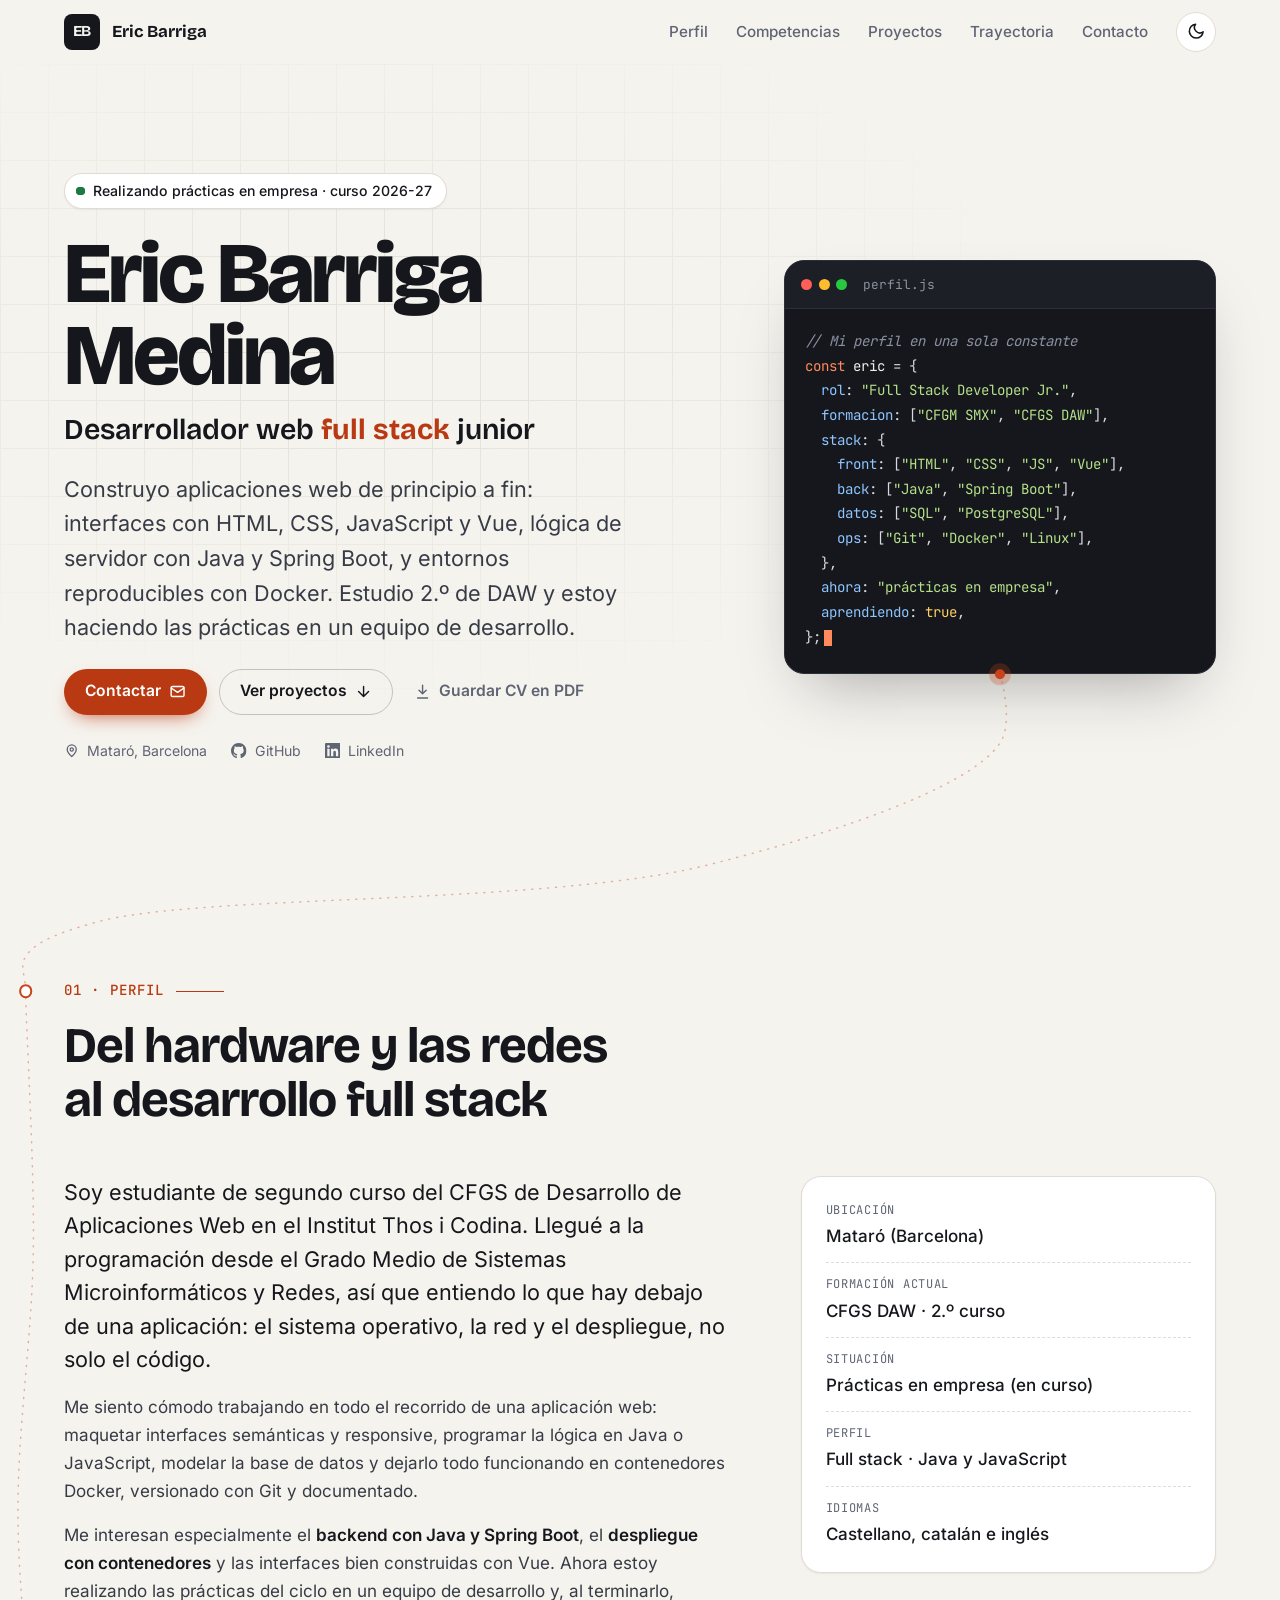
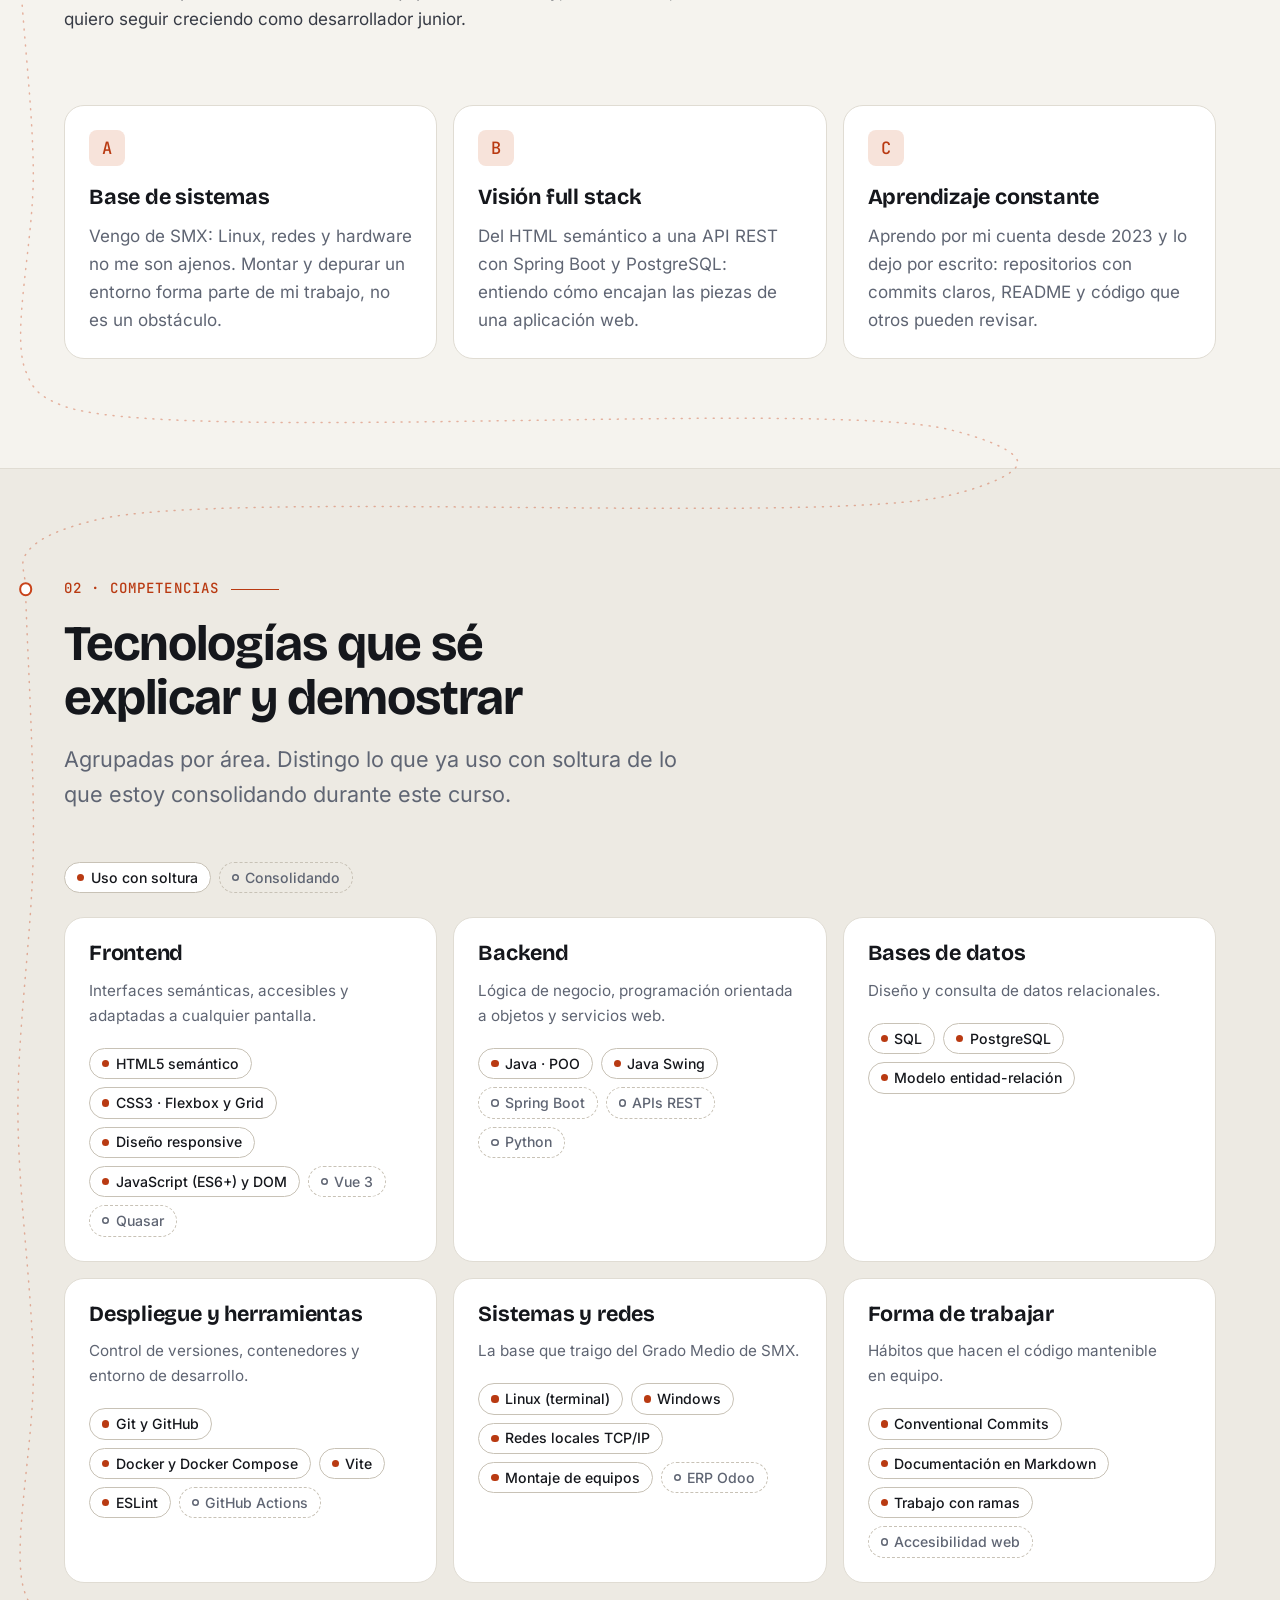
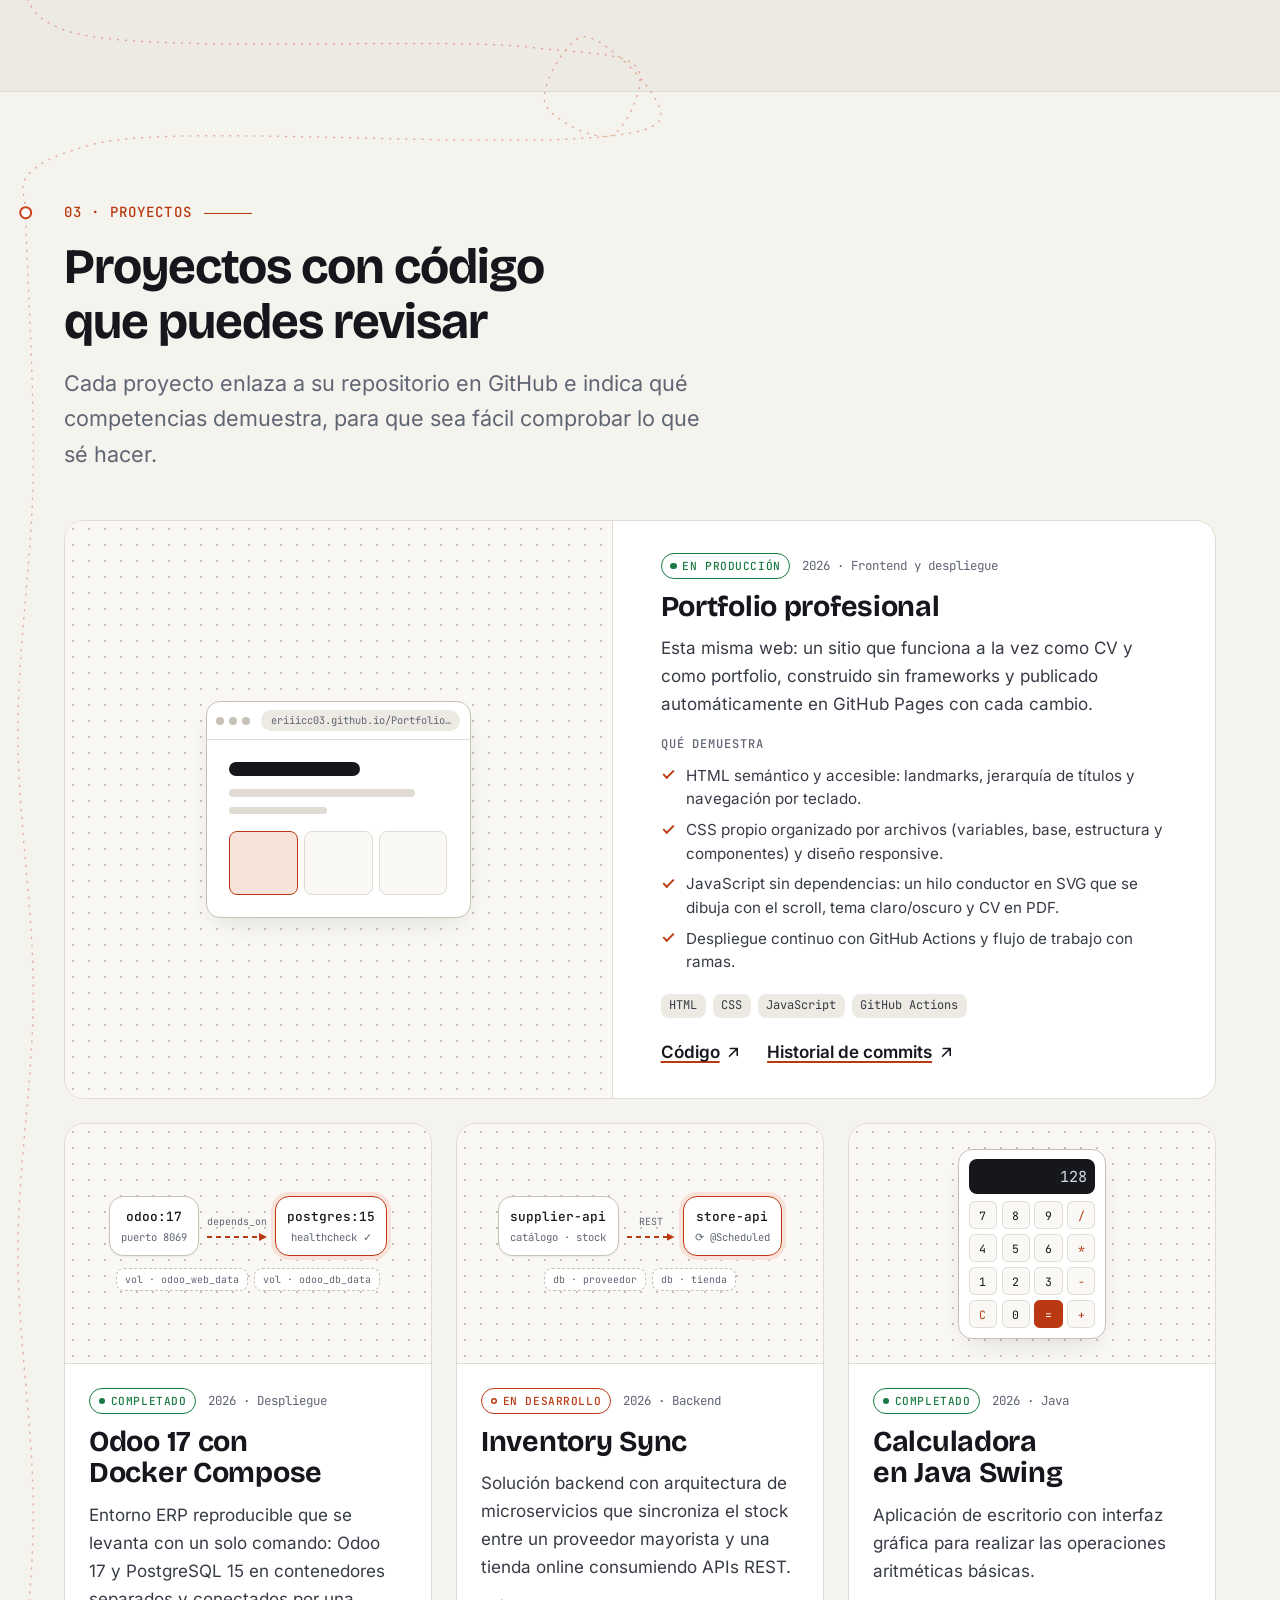
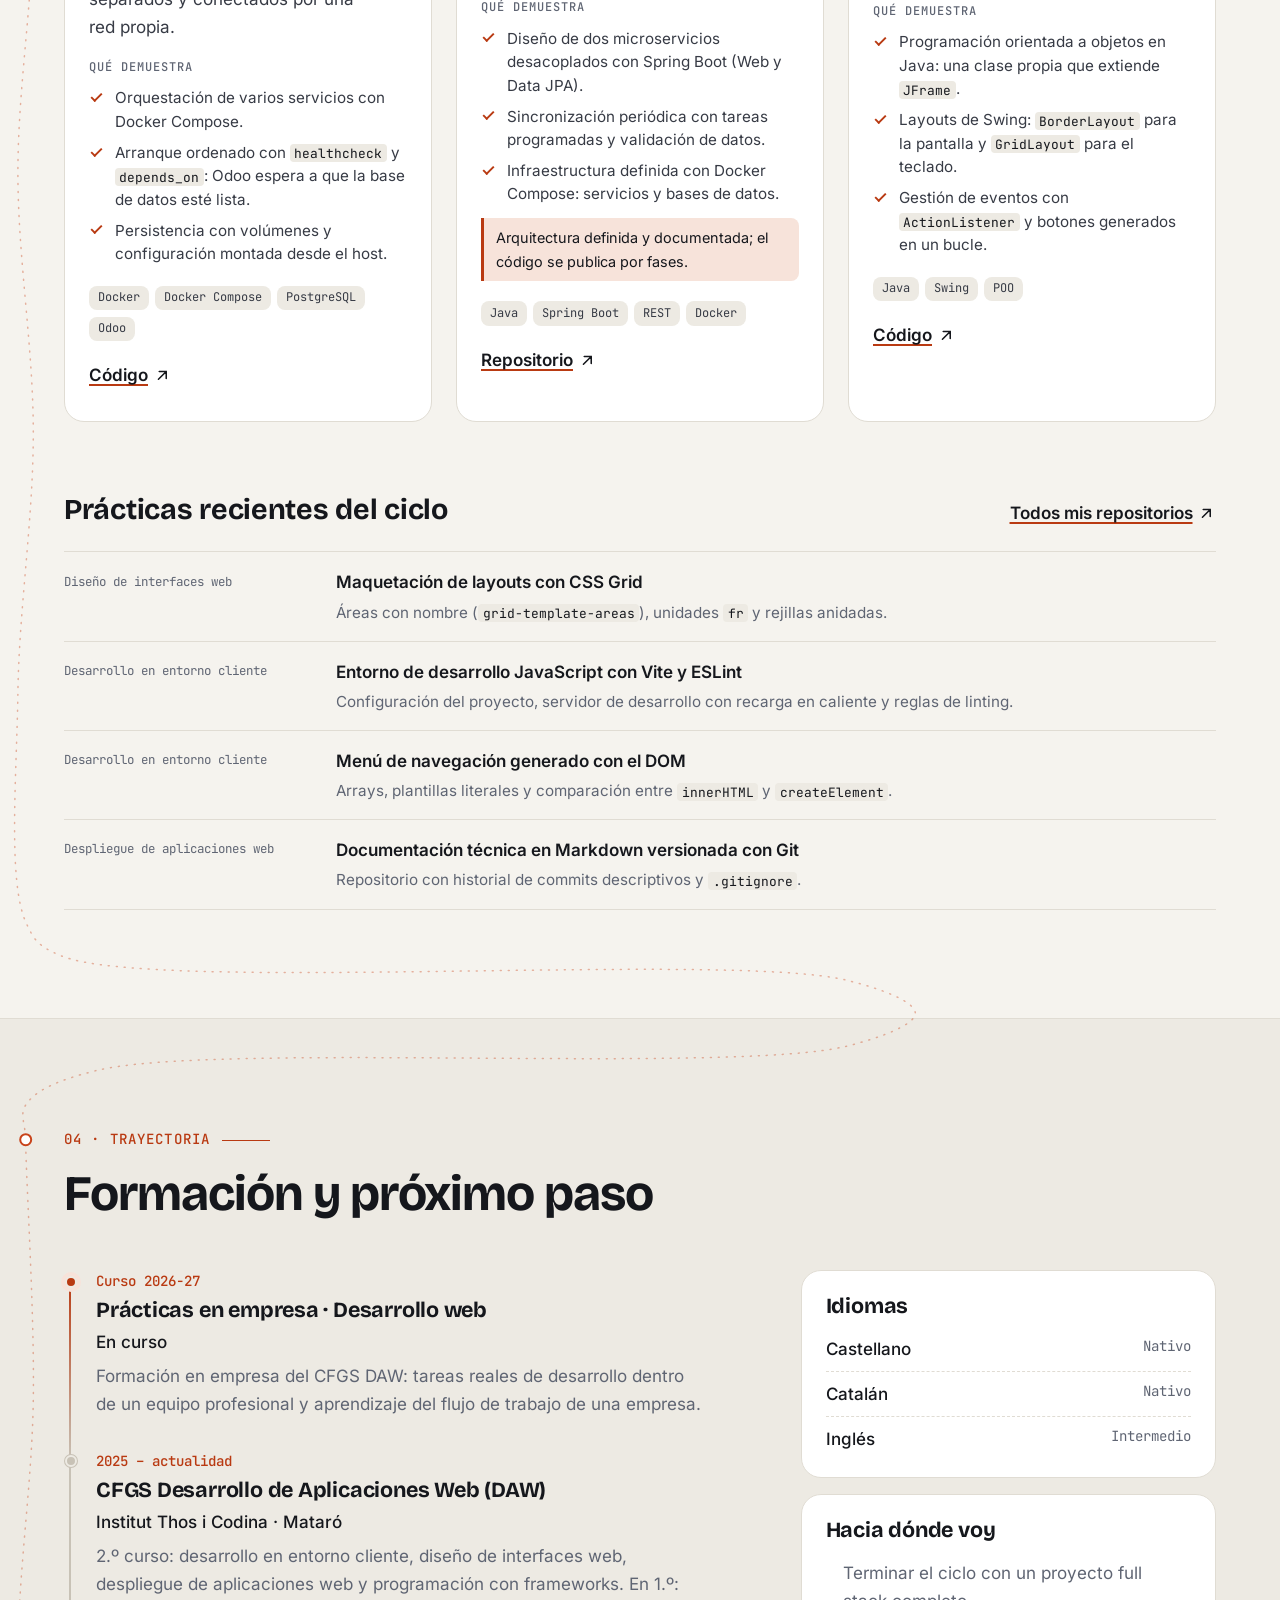
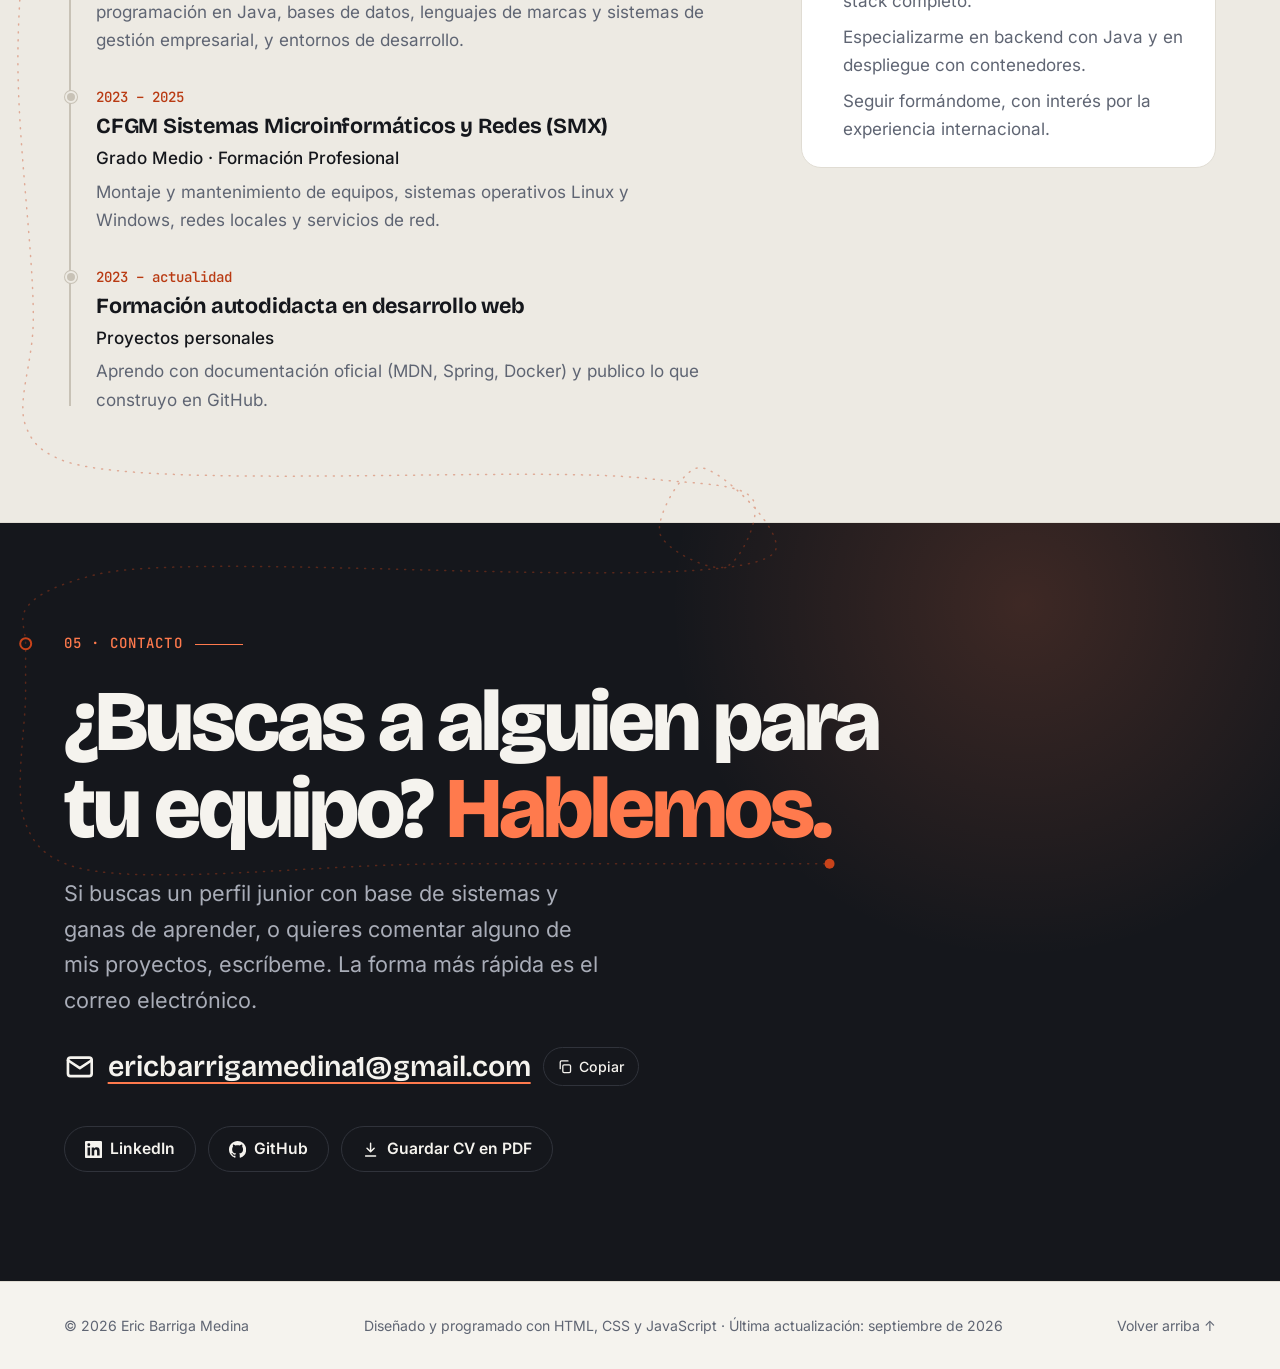
==== commit db49ff1e: "release: v3.0.0 · diseño clásico con hilo conductor" ====
--- a/index.html
+++ b/index.html
@@ -77,9 +77,11 @@
   <link rel="stylesheet" href="css/base.css">
   <link rel="stylesheet" href="css/estructura.css">
   <link rel="stylesheet" href="css/componentes.css">
+  <link rel="stylesheet" href="css/hilo.css">
   <link rel="stylesheet" href="css/impresion.css" media="print">
 
   <script src="js/principal.js" defer></script>
+  <script src="js/hilo-conductor.js" defer></script>
 </head>
 <body>
   <!-- Iconos: se dibujan una vez aquí y se reutilizan con <use href="#icono-..."> -->
@@ -157,7 +159,8 @@
     </div>
   </header>
 
-  <main id="contenido">
+  <!-- data-hilo: zona que recorre el hilo conductor (ver js/hilo-conductor.js) -->
+  <main class="zona-hilo" id="contenido" data-hilo>
     <!-- ============ INICIO ============ -->
     <section class="portada" id="inicio" aria-labelledby="portada-titulo">
       <div class="contenedor portada__rejilla">
@@ -214,7 +217,7 @@
           </ul>
         </div>
 
-        <figure class="tarjeta-codigo" aria-labelledby="tarjeta-codigo-pie">
+        <figure class="tarjeta-codigo" aria-labelledby="tarjeta-codigo-pie" data-hilo-inicio>
           <div class="tarjeta-codigo__barra">
             <span class="tarjeta-codigo__puntos" aria-hidden="true"><span></span><span></span><span></span></span>
             <span class="tarjeta-codigo__archivo">perfil.js</span>
@@ -241,7 +244,7 @@
     <section class="seccion" id="perfil" aria-labelledby="perfil-titulo">
       <div class="contenedor">
         <header class="seccion__cabecera">
-          <p class="seccion__etiqueta"><span class="seccion__numero">01 · </span>Perfil</p>
+          <p class="seccion__etiqueta"><span class="nodo solo-con-js" aria-hidden="true" data-nodo></span><span class="seccion__numero">01 · </span>Perfil</p>
           <h2 class="seccion__titulo" id="perfil-titulo">Del hardware y las redes al desarrollo full stack</h2>
         </header>
 
@@ -314,7 +317,7 @@
     <section class="seccion seccion--alterna" id="competencias" aria-labelledby="competencias-titulo">
       <div class="contenedor">
         <header class="seccion__cabecera">
-          <p class="seccion__etiqueta"><span class="seccion__numero">02 · </span>Competencias</p>
+          <p class="seccion__etiqueta"><span class="nodo solo-con-js" aria-hidden="true" data-nodo></span><span class="seccion__numero">02 · </span>Competencias</p>
           <h2 class="seccion__titulo" id="competencias-titulo">Tecnologías que sé explicar y demostrar</h2>
           <p class="seccion__intro">
             Agrupadas por área. Distingo lo que ya uso con soltura de lo que estoy consolidando durante este curso.
@@ -406,7 +409,7 @@
     <section class="seccion" id="proyectos" aria-labelledby="proyectos-titulo">
       <div class="contenedor">
         <header class="seccion__cabecera">
-          <p class="seccion__etiqueta"><span class="seccion__numero">03 · </span>Proyectos</p>
+          <p class="seccion__etiqueta"><span class="nodo solo-con-js" aria-hidden="true" data-nodo></span><span class="seccion__numero">03 · </span>Proyectos</p>
           <h2 class="seccion__titulo" id="proyectos-titulo">Proyectos con código que puedes revisar</h2>
           <p class="seccion__intro">
             Cada proyecto enlaza a su repositorio en GitHub e indica qué competencias demuestra,
@@ -446,8 +449,8 @@
               <h4 class="proyecto__subtitulo">Qué demuestra</h4>
               <ul class="proyecto__pruebas">
                 <li>HTML semántico y accesible: landmarks, jerarquía de títulos y navegación por teclado.</li>
-                <li>CSS propio organizado en capas (tokens, base, layout y componentes) y diseño responsive.</li>
-                <li>JavaScript sin dependencias: tema claro/oscuro, menú móvil y exportación del CV a PDF.</li>
+                <li>CSS propio organizado por archivos (variables, base, estructura y componentes) y diseño responsive.</li>
+                <li>JavaScript sin dependencias: un hilo conductor en SVG que se dibuja con el scroll, tema claro/oscuro y CV en PDF.</li>
                 <li>Despliegue continuo con GitHub Actions y flujo de trabajo con ramas.</li>
               </ul>
               <ul class="tecnologias">
@@ -648,7 +651,7 @@
     <section class="seccion seccion--alterna" id="trayectoria" aria-labelledby="trayectoria-titulo">
       <div class="contenedor">
         <header class="seccion__cabecera">
-          <p class="seccion__etiqueta"><span class="seccion__numero">04 · </span>Trayectoria</p>
+          <p class="seccion__etiqueta"><span class="nodo solo-con-js" aria-hidden="true" data-nodo></span><span class="seccion__numero">04 · </span>Trayectoria</p>
           <h2 class="seccion__titulo" id="trayectoria-titulo">Formación y próximo paso</h2>
         </header>
 
@@ -726,8 +729,8 @@
     <!-- ============ CONTACTO ============ -->
     <section class="seccion contacto" id="contacto" aria-labelledby="contacto-titulo">
       <div class="contenedor contacto__interior">
-        <p class="seccion__etiqueta"><span class="seccion__numero">05 · </span>Contacto</p>
-        <h2 class="contacto__titulo" id="contacto-titulo">¿Buscas a alguien para tu equipo? <span>Hablemos.</span></h2>
+        <p class="seccion__etiqueta"><span class="nodo solo-con-js" aria-hidden="true" data-nodo></span><span class="seccion__numero">05 · </span>Contacto</p>
+        <h2 class="contacto__titulo" id="contacto-titulo">¿Buscas a alguien para tu equipo? <span data-hilo-fin>Hablemos.</span></h2>
         <p class="contacto__texto">
           Si buscas un perfil junior con base de sistemas y ganas de aprender, o quieres comentar
           alguno de mis proyectos, escríbeme. La forma más rápida es el correo electrónico.
--- a/css/hilo.css
+++ b/css/hilo.css
@@ -0,0 +1,140 @@
+/* ==========================================================================
+   HILO CONDUCTOR
+   La línea que recorre la página (la crea js/hilo-conductor.js).
+   Aquí se decide su aspecto: color, grosor, punteado y los nodos.
+   ========================================================================== */
+
+:root {
+  /* Color del hilo (cambia solo con el tema) */
+  --color-hilo: #c8431a;
+  --color-hilo-guia: color-mix(in srgb, var(--color-hilo) 38%, transparent);
+  --grosor-hilo: 2.5px;
+
+  /* A qué distancia del texto va el hilo por el margen izquierdo:
+     un poco más de la mitad del margen, y como mucho 2.5rem */
+  --hilo-distancia: min(max(var(--margen-lateral) * 0.6, (100vw - var(--ancho-maximo)) * 0.3), 2.5rem);
+}
+
+@media (prefers-color-scheme: dark) {
+  :root:not([data-tema="claro"]) {
+    --color-hilo: #ff7a4d;
+  }
+}
+
+:root[data-tema="oscuro"] {
+  --color-hilo: #ff7a4d;
+}
+
+/* La zona del hilo es el <main>: el dibujo se coloca encima de los fondos
+   de las secciones, pero por debajo de los textos y las tarjetas. */
+.zona-hilo {
+  position: relative;
+}
+
+.zona-hilo > section > .contenedor {
+  position: relative;
+  z-index: 2;
+}
+
+/* ----- El dibujo SVG ----- */
+.hilo {
+  position: absolute;
+  top: 0;
+  left: 0;
+  z-index: 1;
+  width: 100%;
+  height: 100%;
+  overflow: hidden;
+  pointer-events: none;
+}
+
+/* Camino completo en punteado: lo que queda por recorrer */
+.hilo__recorrido {
+  fill: none;
+  stroke: var(--color-hilo-guia);
+  stroke-width: 1.5px;
+  stroke-dasharray: 1 7;
+  stroke-linecap: round;
+}
+
+/* Línea de color que se dibuja con el scroll */
+.hilo__trazo {
+  fill: none;
+  stroke: var(--color-hilo);
+  stroke-width: var(--grosor-hilo);
+  stroke-linecap: round;
+  stroke-linejoin: round;
+}
+
+/* Punto brillante en la punta de la línea */
+.hilo__cabeza {
+  fill: var(--color-hilo);
+}
+
+.hilo__halo {
+  fill: var(--color-hilo);
+  opacity: 0.25;
+  transform-box: fill-box;
+  transform-origin: center;
+  animation: latido 1.8s var(--curva) infinite;
+}
+
+/* Punto final: aparece cuando el hilo termina de dibujarse */
+.hilo__final {
+  fill: var(--color-hilo);
+  opacity: 0;
+  transition: opacity 400ms ease;
+}
+
+/* Cuando el hilo llega al final, la punta deja de latir y se oculta */
+.hilo--completo .hilo__halo,
+.hilo--completo .hilo__cabeza {
+  opacity: 0;
+  transition: opacity 400ms ease;
+}
+
+.hilo--completo .hilo__final {
+  opacity: 1;
+}
+
+@keyframes latido {
+  from {
+    transform: scale(0.6);
+    opacity: 0.35;
+  }
+
+  to {
+    transform: scale(2.2);
+    opacity: 0;
+  }
+}
+
+/* ----- Nodos: un círculo en cada sección por el que pasa el hilo ----- */
+.seccion__etiqueta {
+  position: relative;
+}
+
+.nodo {
+  position: absolute;
+  top: 50%;
+  left: calc(-1 * var(--hilo-distancia));
+  width: 0.85rem;
+  height: 0.85rem;
+  border: 2px solid var(--color-hilo);
+  border-radius: 50%;
+  background-color: var(--color-superficie);
+  transform: translate(-50%, -50%);
+  transition: background-color 300ms ease, box-shadow 300ms ease, transform 300ms var(--curva);
+}
+
+/* Nodo encendido: el hilo ya ha pasado por aquí */
+.nodo.activo {
+  background-color: var(--color-hilo);
+  box-shadow: 0 0 0 5px color-mix(in srgb, var(--color-hilo) 22%, transparent);
+  transform: translate(-50%, -50%) scale(1.15);
+}
+
+/* En el contacto (fondo oscuro) el interior del nodo toma ese fondo */
+.contacto .nodo {
+  background-color: var(--color-invertido-fondo);
+}
--- a/css/impresion.css
+++ b/css/impresion.css
@@ -64,7 +64,9 @@
 .pie__arriba,
 .enlace-flecha .icono,
 [data-imprimir],
-[data-copiar] {
+[data-copiar],
+.hilo,
+.nodo {
   display: none !important;
 }
 
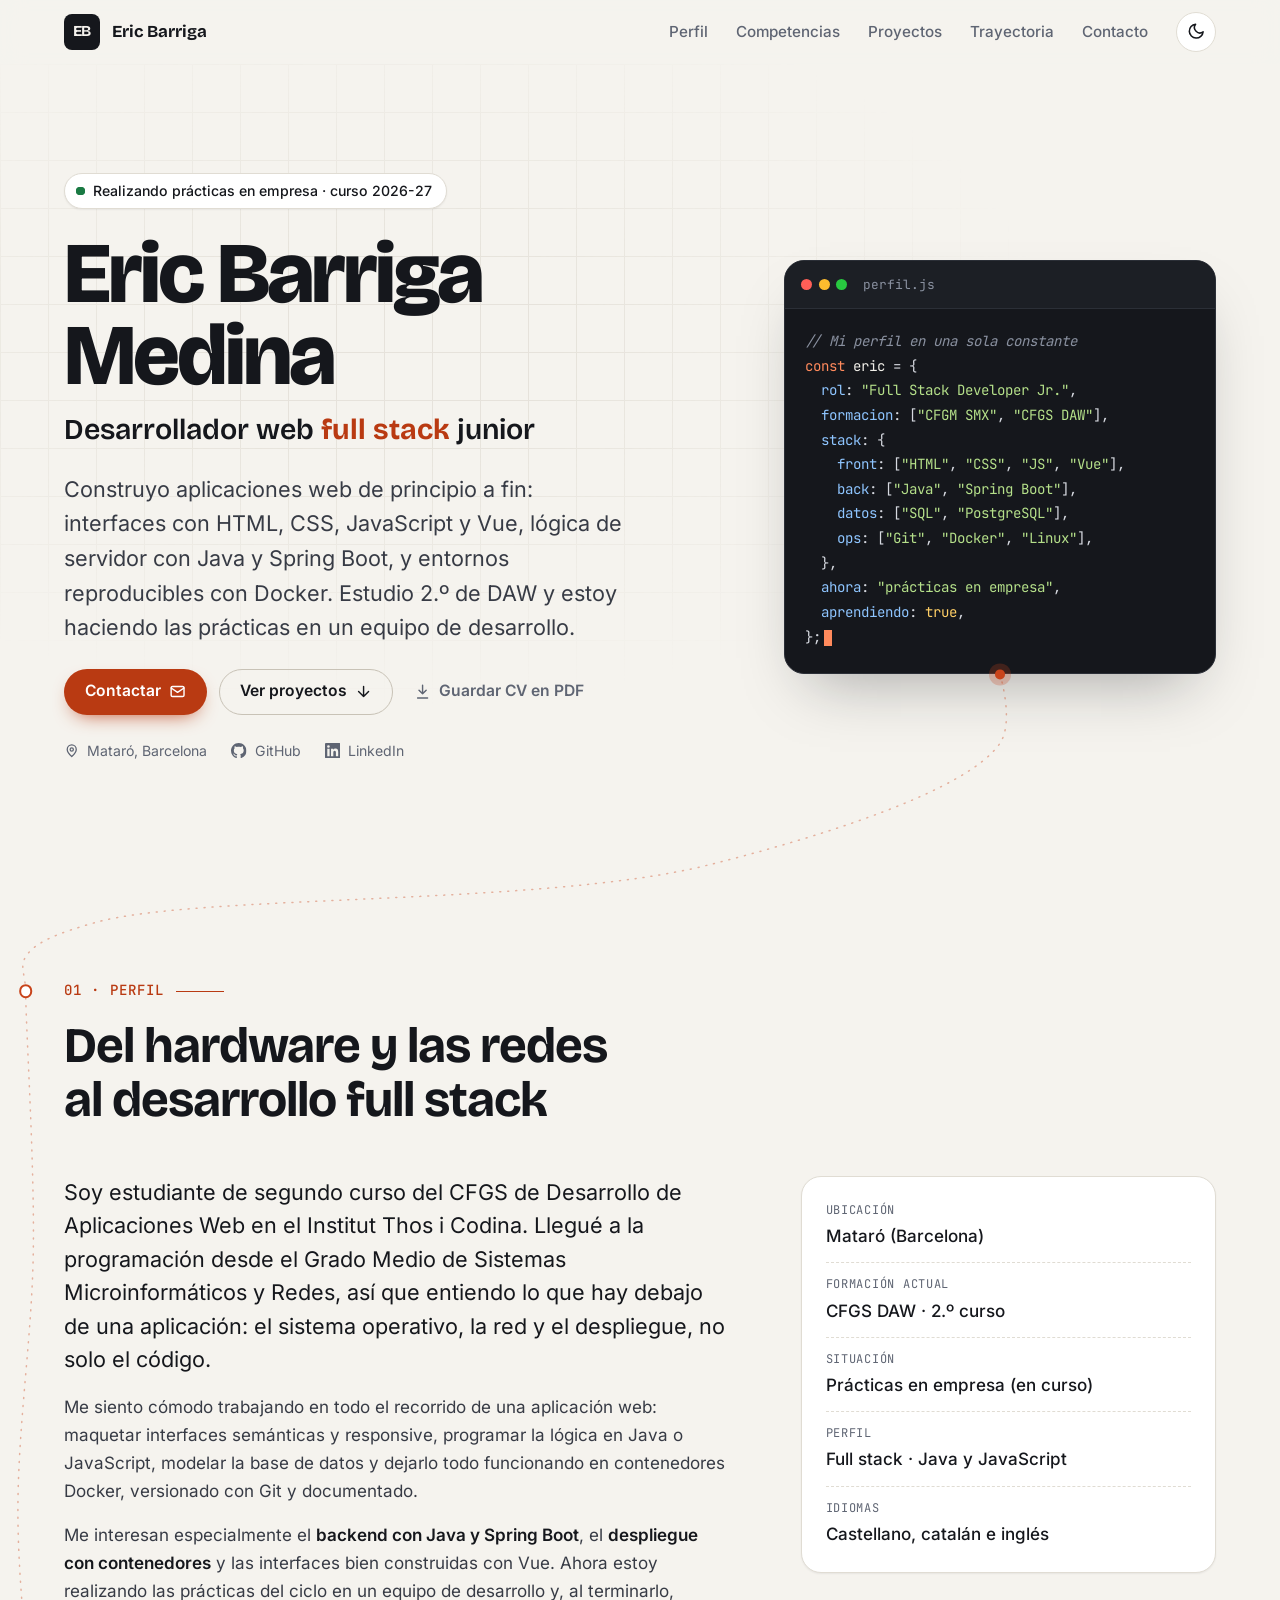
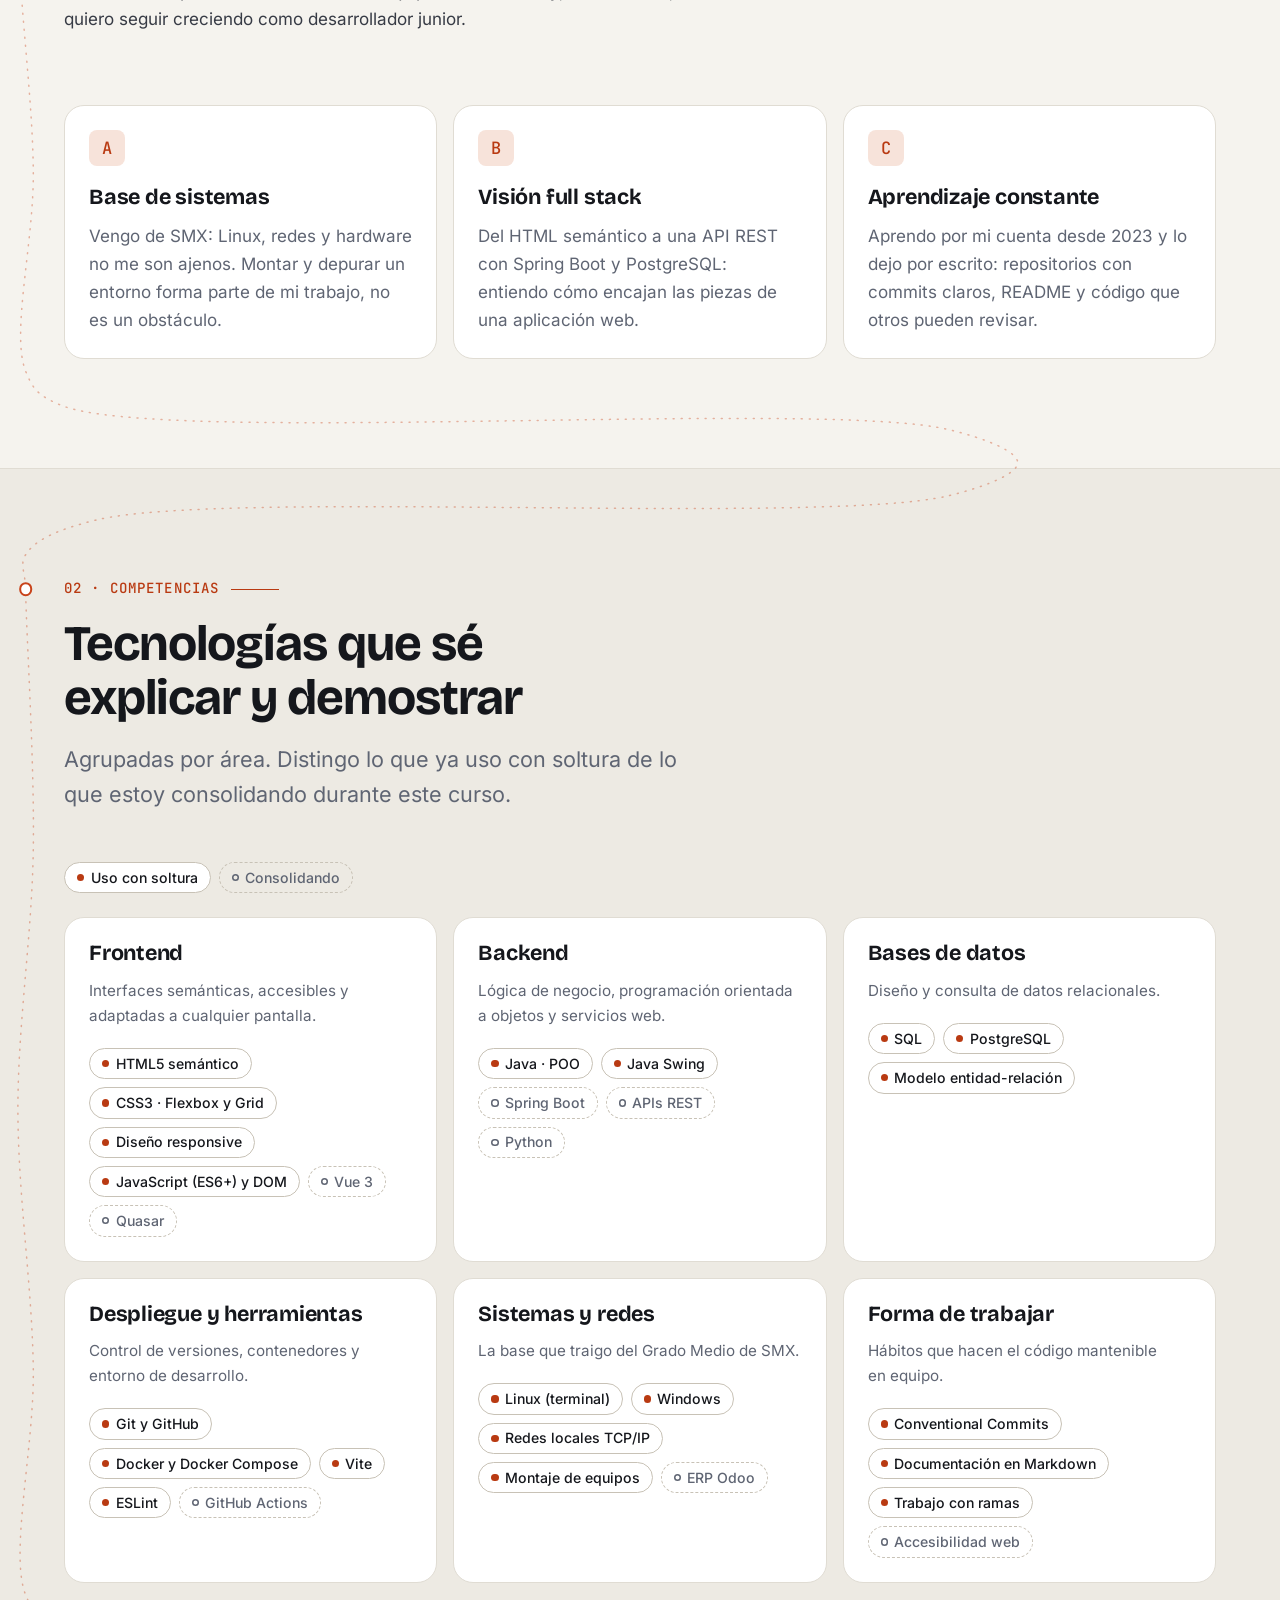
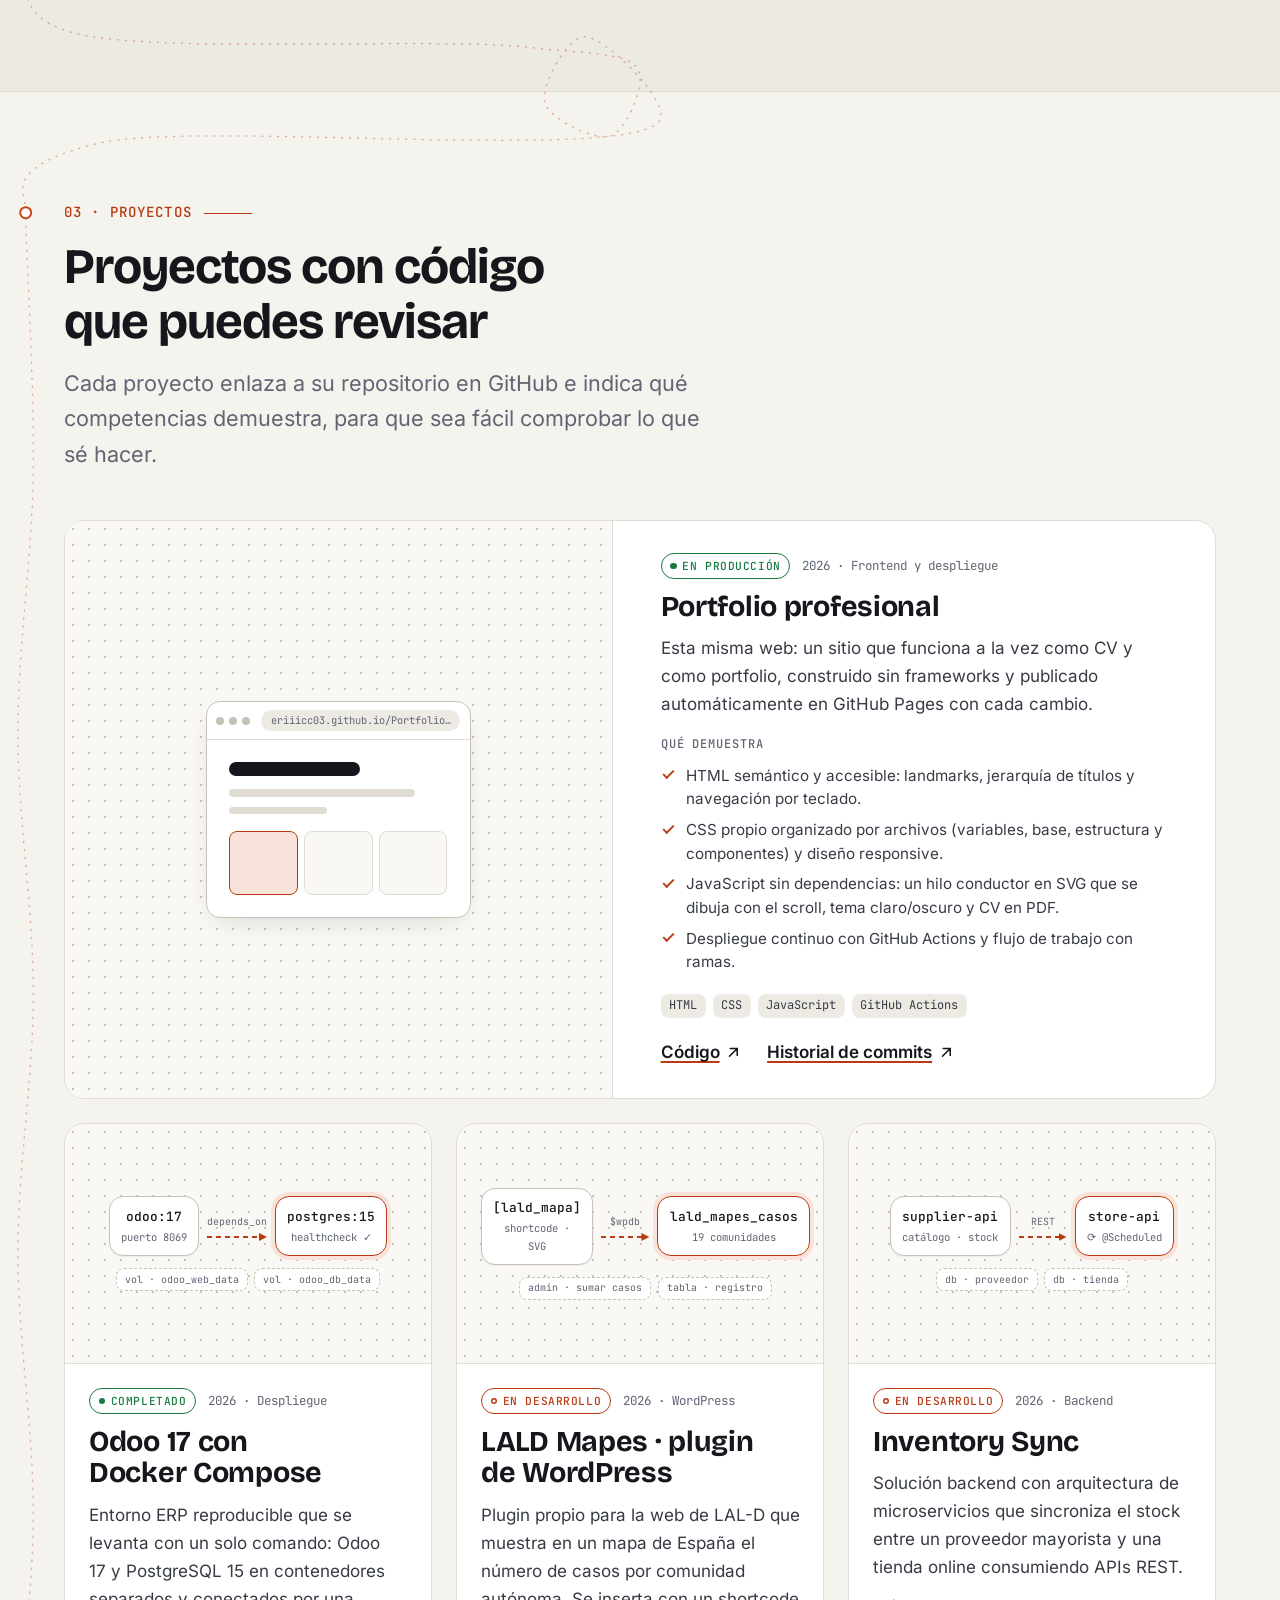
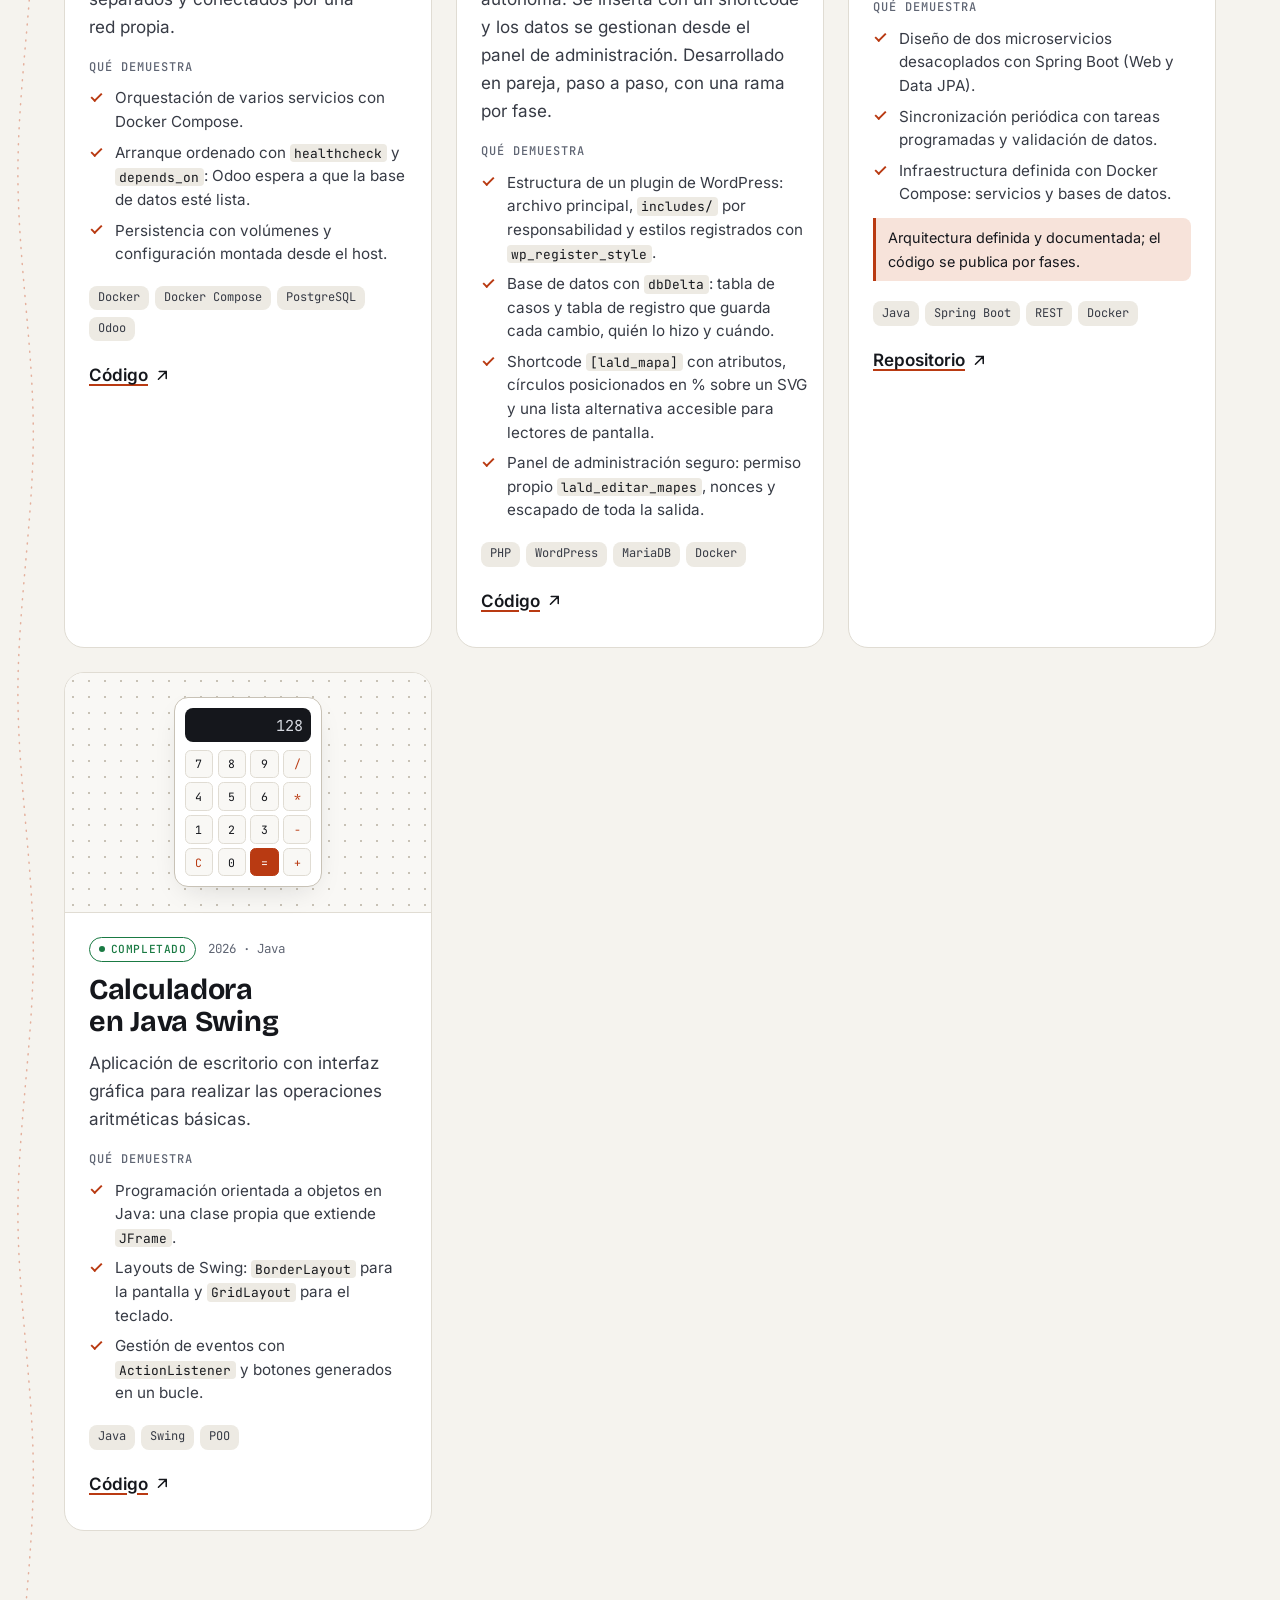
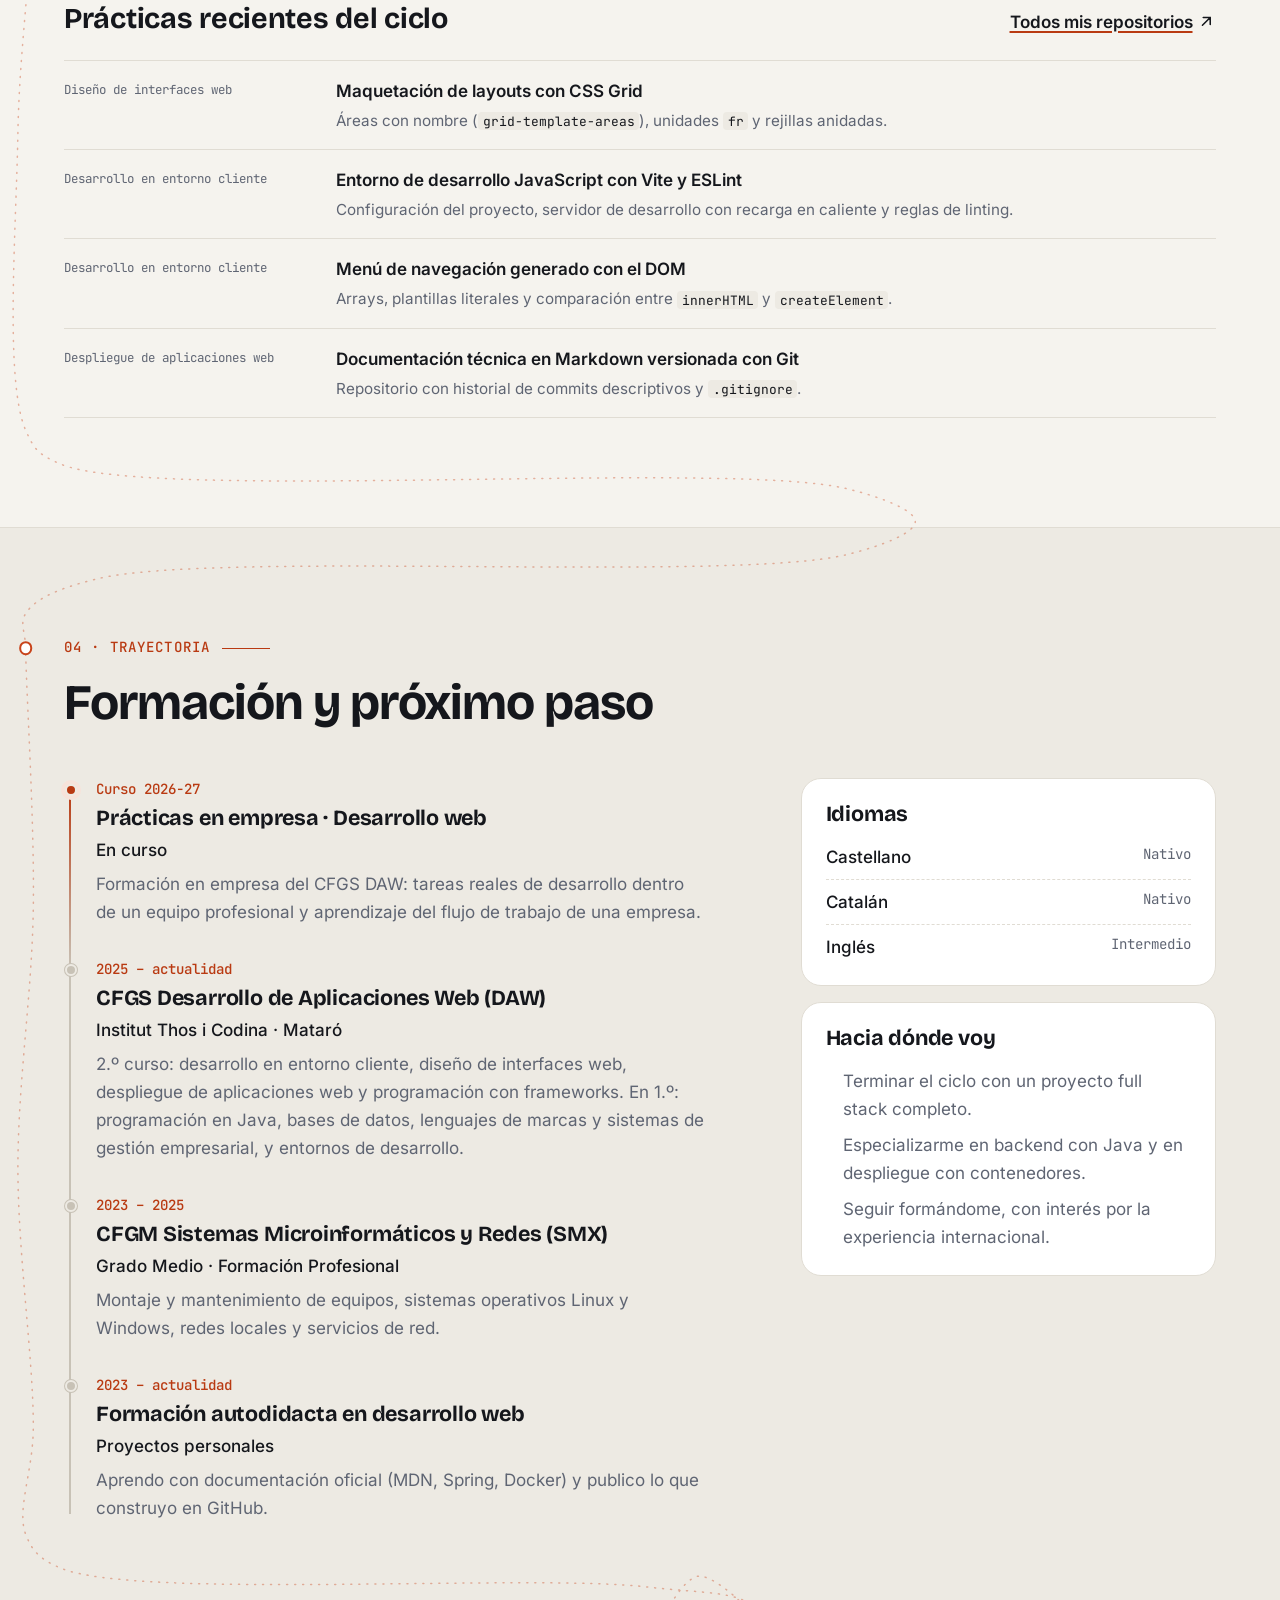
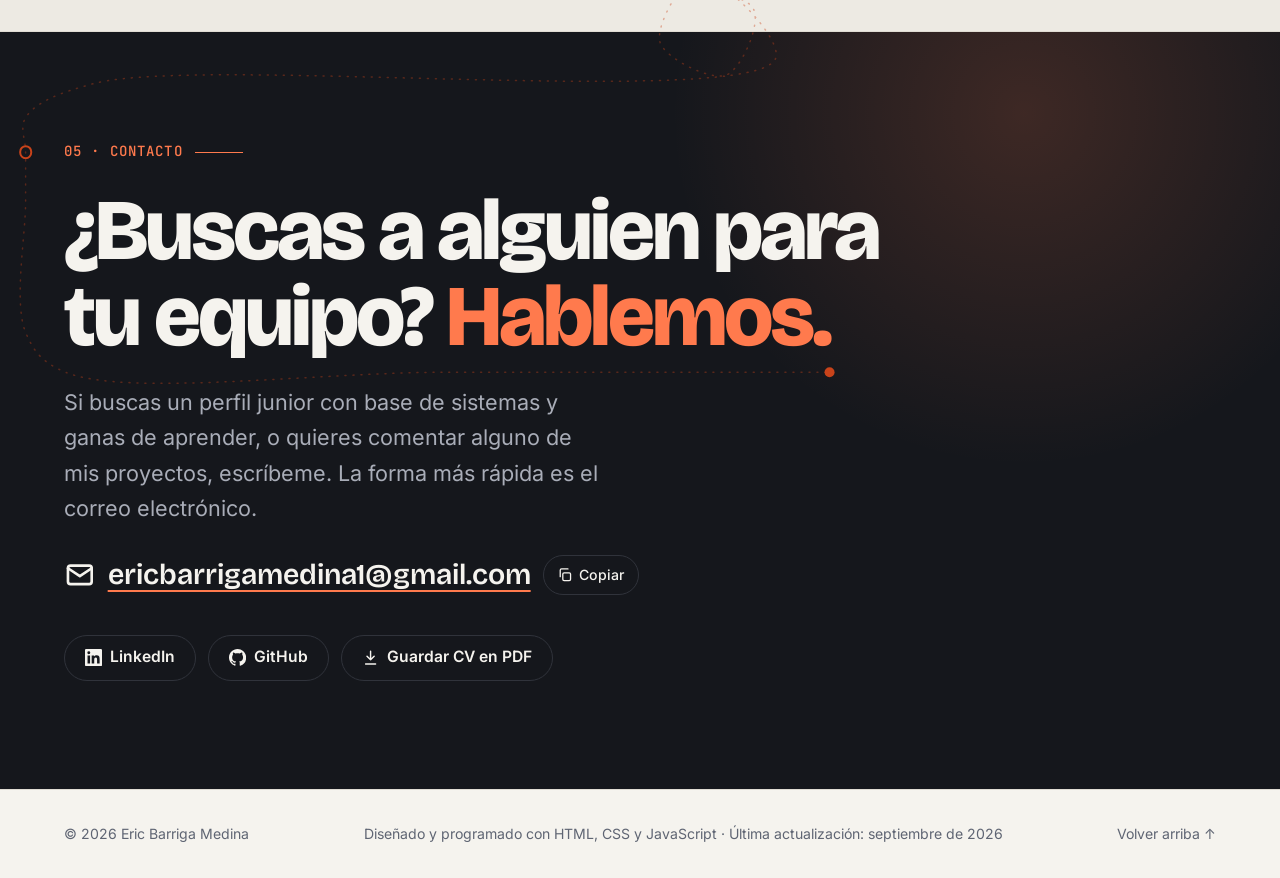
==== commit 09377ee0: "feat: proyecto LALD Mapes en la sección de proyectos" ====
--- a/index.html
+++ b/index.html
@@ -525,6 +525,57 @@
             <div class="proyecto__dibujo" aria-hidden="true">
               <div class="esquema">
                 <span class="esquema__nodo">
+                  <span class="esquema__nombre">[lald_mapa]</span>
+                  <span class="esquema__detalle">shortcode · SVG</span>
+                </span>
+                <span class="esquema__flecha">$wpdb</span>
+                <span class="esquema__nodo esquema__nodo--destacado">
+                  <span class="esquema__nombre">lald_mapes_casos</span>
+                  <span class="esquema__detalle">19 comunidades</span>
+                </span>
+              </div>
+              <div class="esquema__volumenes">
+                <span>admin · sumar casos</span>
+                <span>tabla · registro</span>
+              </div>
+            </div>
+            <div class="proyecto__cuerpo">
+              <p class="proyecto__meta">
+                <span class="etiqueta-estado etiqueta-estado--desarrollo">En desarrollo</span>
+                <span>2026 · WordPress</span>
+              </p>
+              <h3 class="proyecto__titulo">LALD Mapes · plugin de WordPress</h3>
+              <p class="proyecto__descripcion">
+                Plugin propio para la web de LAL-D que muestra en un mapa de España el número de casos
+                por comunidad autónoma. Se inserta con un shortcode y los datos se gestionan desde el
+                panel de administración. Desarrollado en pareja, paso a paso, con una rama por fase.
+              </p>
+              <h4 class="proyecto__subtitulo">Qué demuestra</h4>
+              <ul class="proyecto__pruebas">
+                <li>Estructura de un plugin de WordPress: archivo principal, <code>includes/</code> por responsabilidad y estilos registrados con <code>wp_register_style</code>.</li>
+                <li>Base de datos con <code>dbDelta</code>: tabla de casos y tabla de registro que guarda cada cambio, quién lo hizo y cuándo.</li>
+                <li>Shortcode <code>[lald_mapa]</code> con atributos, círculos posicionados en % sobre un SVG y una lista alternativa accesible para lectores de pantalla.</li>
+                <li>Panel de administración seguro: permiso propio <code>lald_editar_mapes</code>, nonces y escapado de toda la salida.</li>
+              </ul>
+              <ul class="tecnologias">
+                <li>PHP</li>
+                <li>WordPress</li>
+                <li>MariaDB</li>
+                <li>Docker</li>
+              </ul>
+              <p class="proyecto__enlaces">
+                <a class="enlace-flecha" href="https://github.com/Eriiicc03/lald-mapes" target="_blank" rel="noopener">
+                  Código
+                  <svg class="icono" aria-hidden="true"><use href="#icono-flecha"/></svg>
+                </a>
+              </p>
+            </div>
+          </article>
+
+          <article class="proyecto" data-aparecer>
+            <div class="proyecto__dibujo" aria-hidden="true">
+              <div class="esquema">
+                <span class="esquema__nodo">
                   <span class="esquema__nombre">supplier-api</span>
                   <span class="esquema__detalle">catálogo · stock</span>
                 </span>
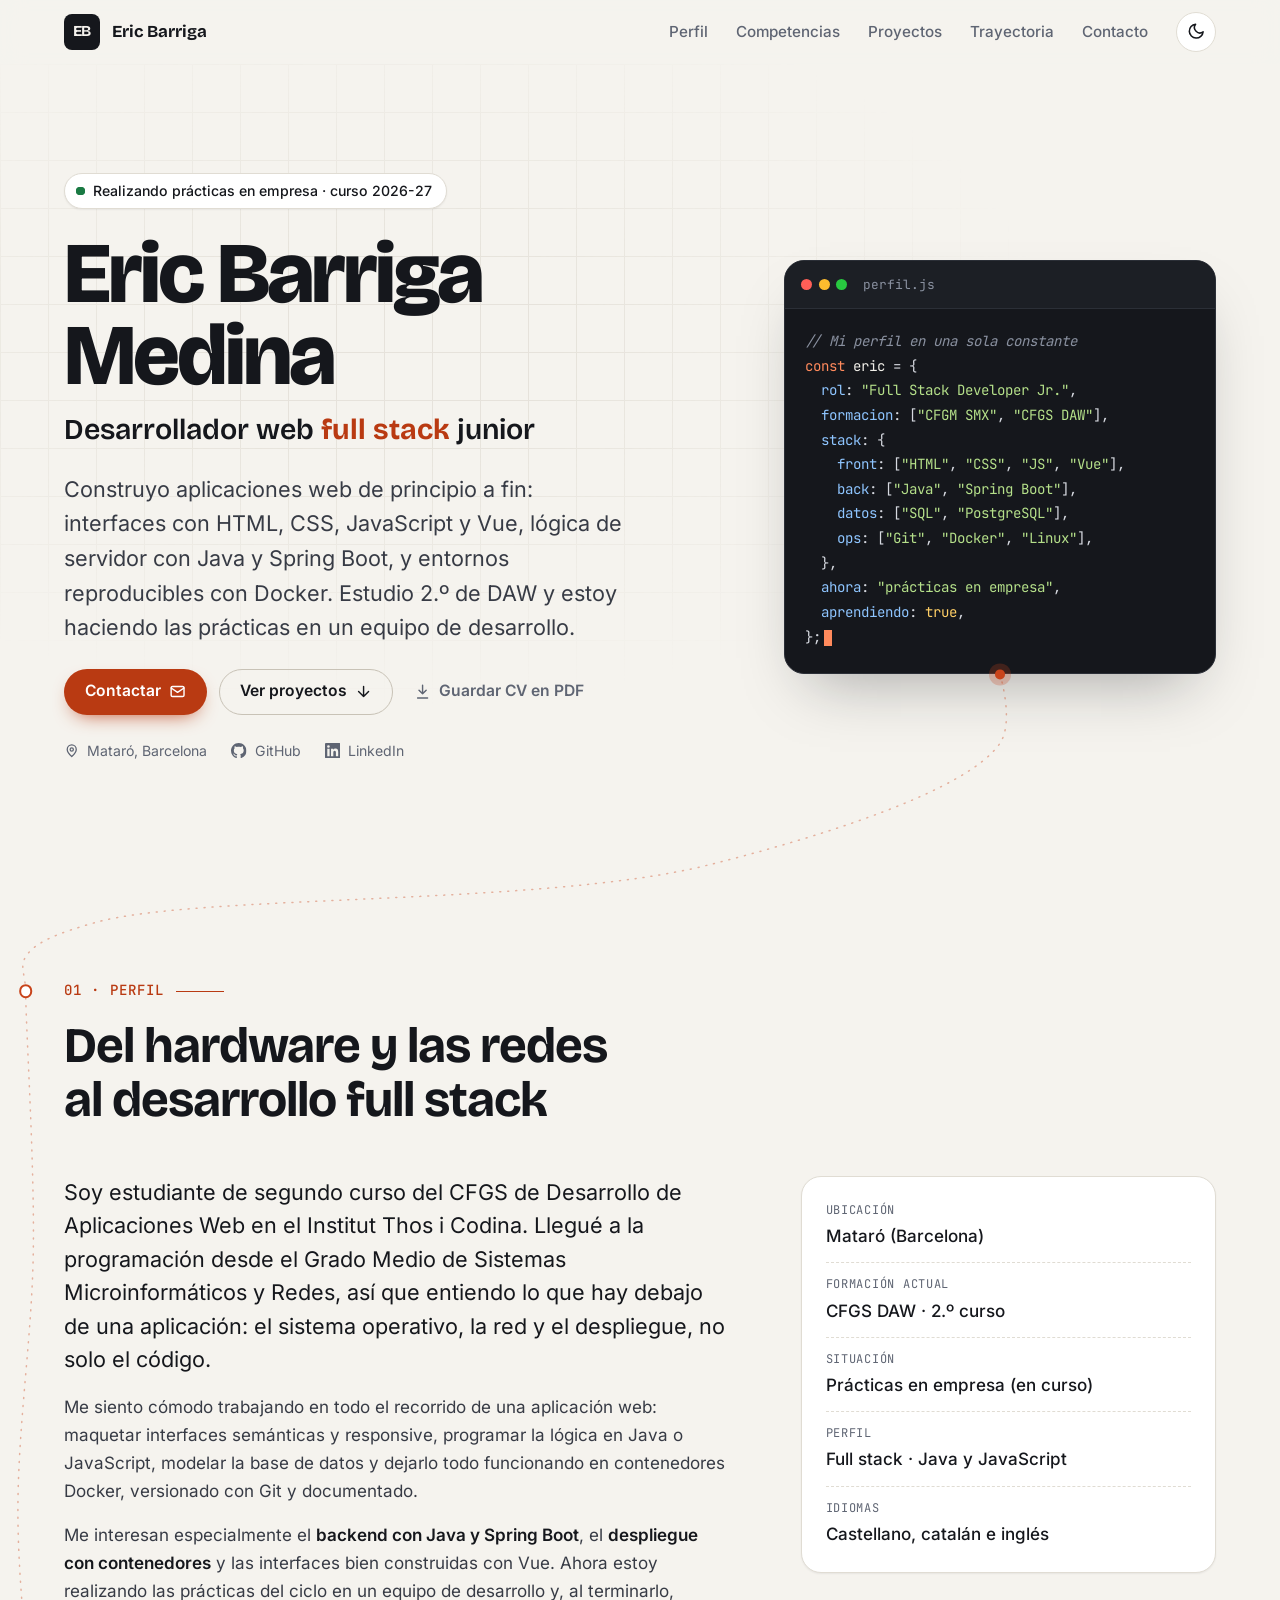
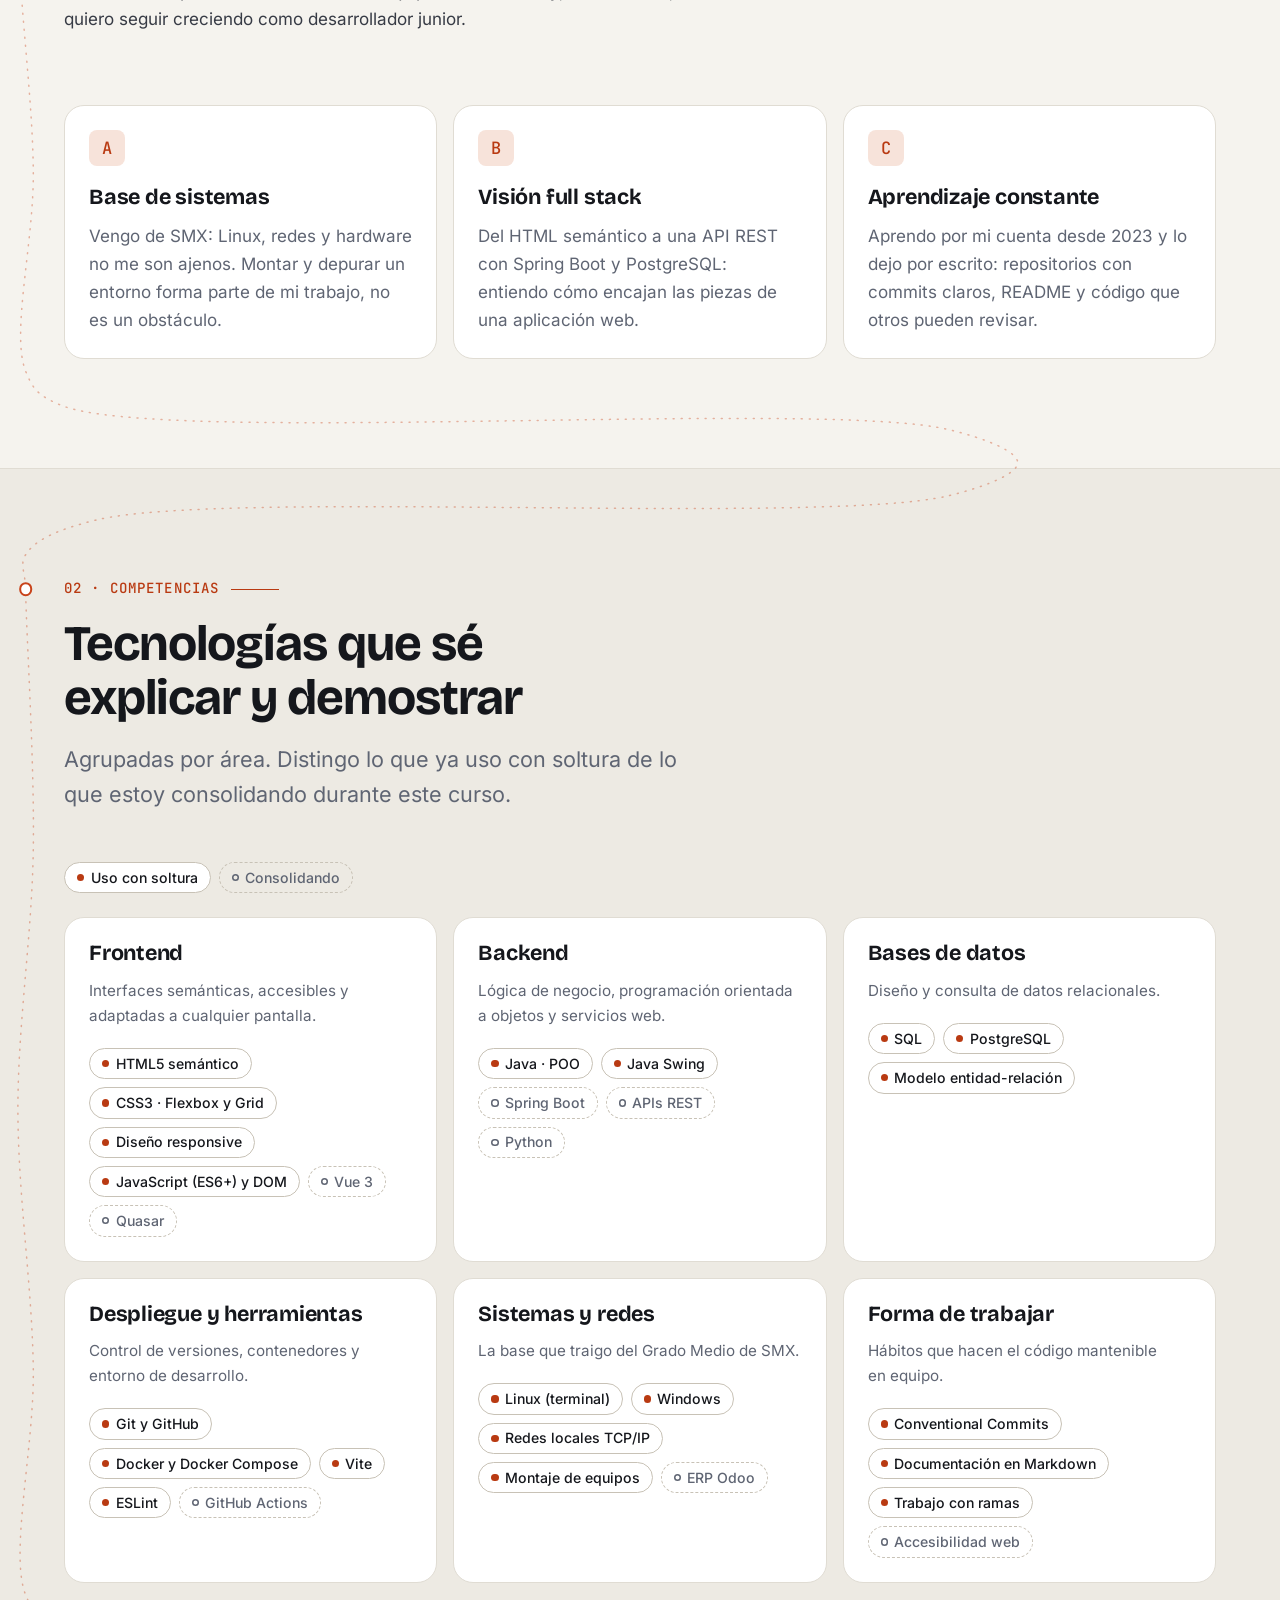
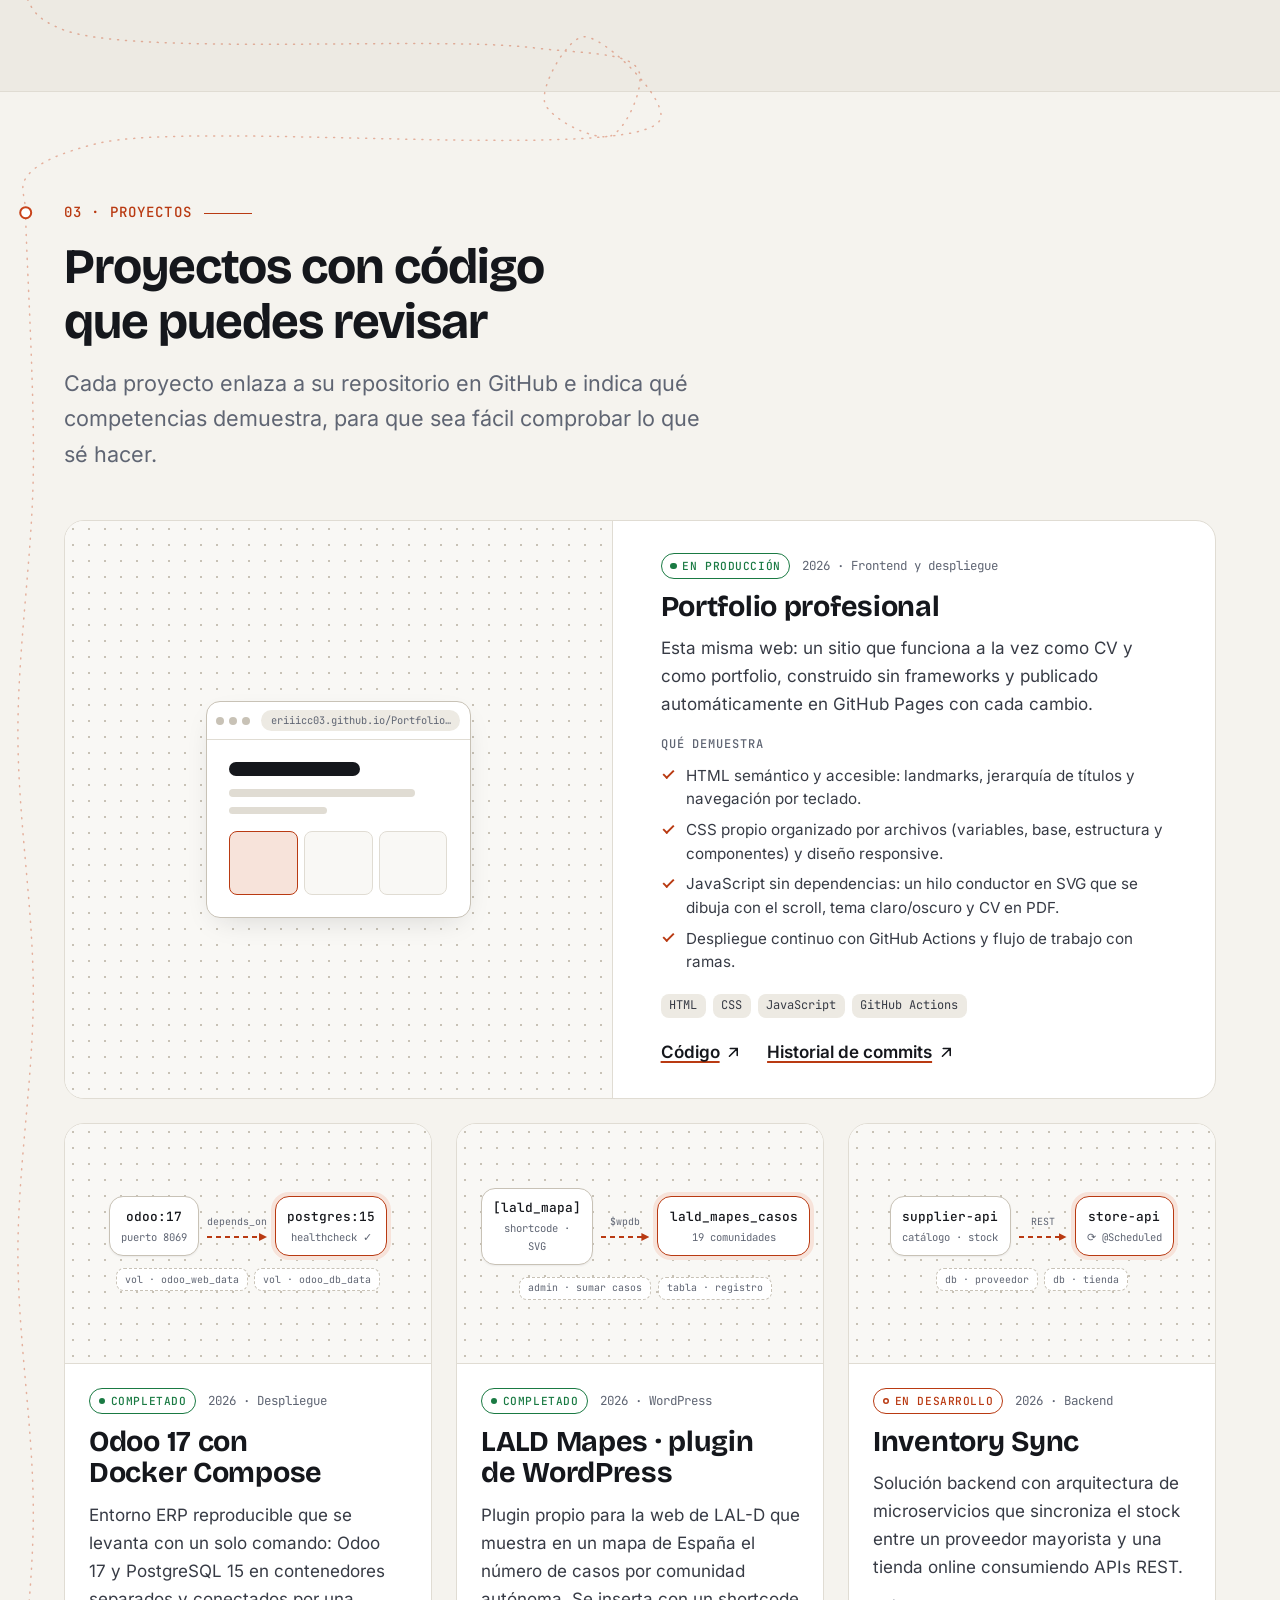
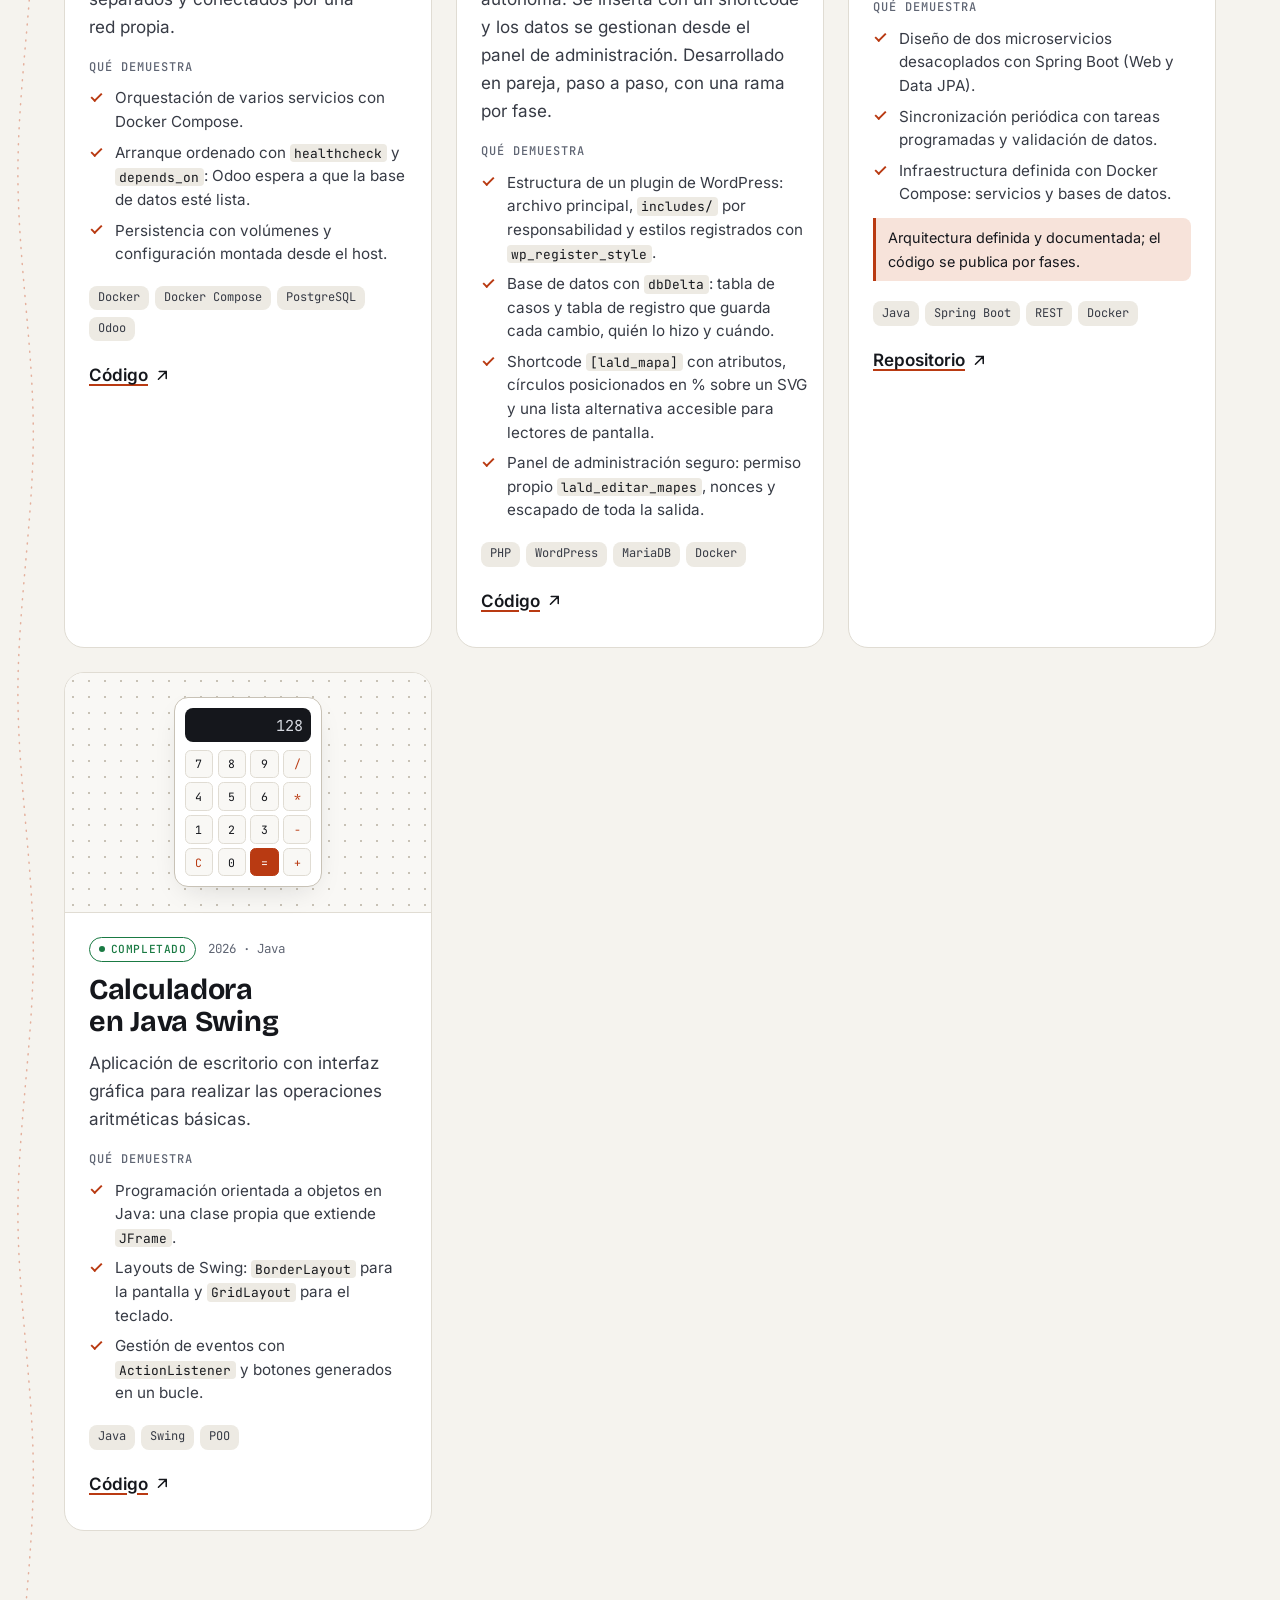
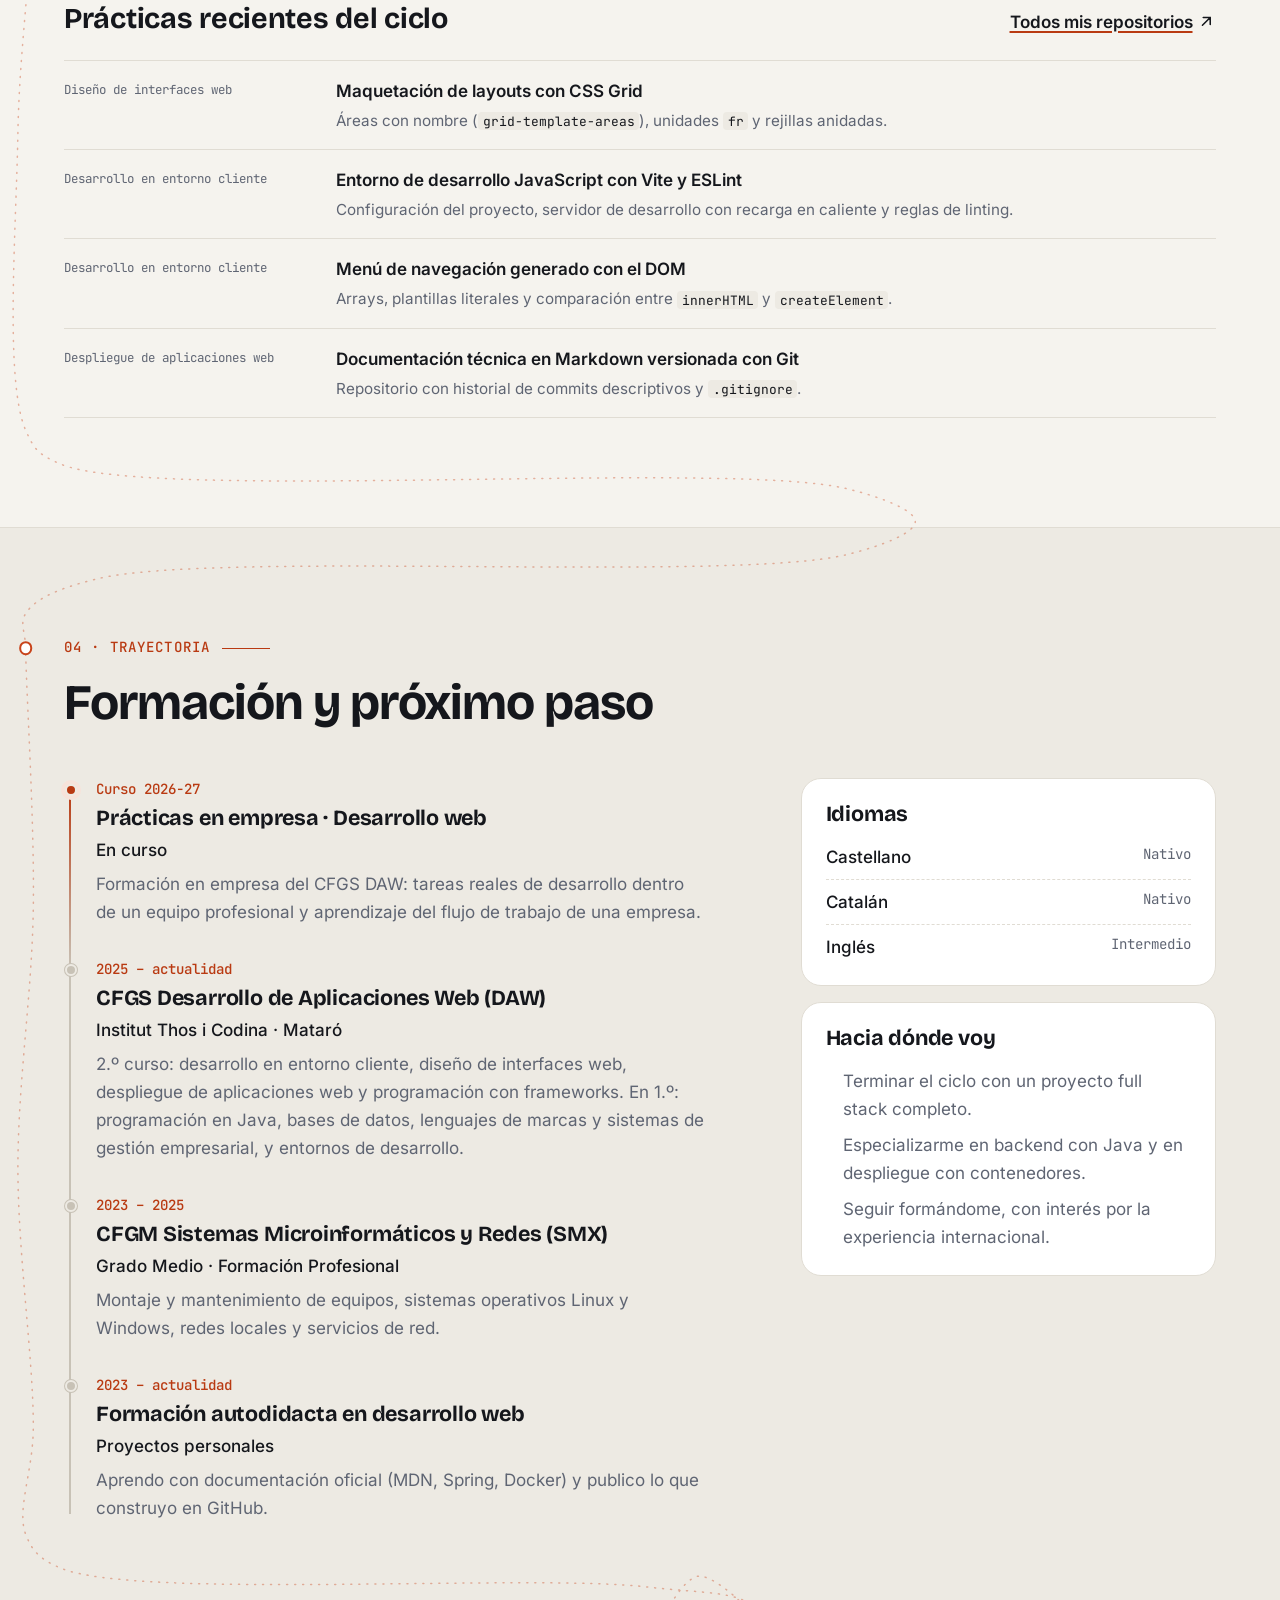
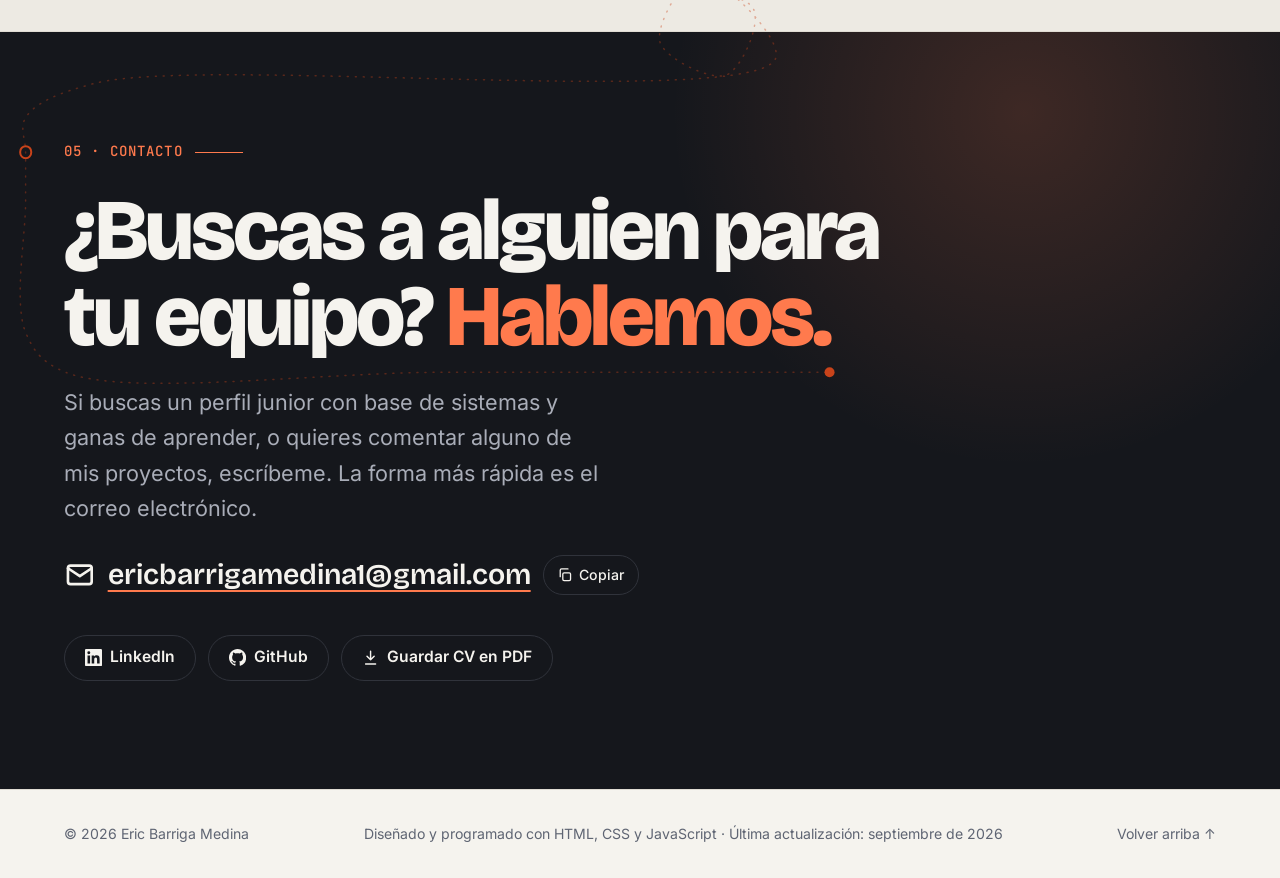
==== commit 2dffbdc8: "feat: LALD Mapes como proyecto completado" ====
--- a/index.html
+++ b/index.html
@@ -541,7 +541,7 @@
             </div>
             <div class="proyecto__cuerpo">
               <p class="proyecto__meta">
-                <span class="etiqueta-estado etiqueta-estado--desarrollo">En desarrollo</span>
+                <span class="etiqueta-estado etiqueta-estado--completado">Completado</span>
                 <span>2026 · WordPress</span>
               </p>
               <h3 class="proyecto__titulo">LALD Mapes · plugin de WordPress</h3>
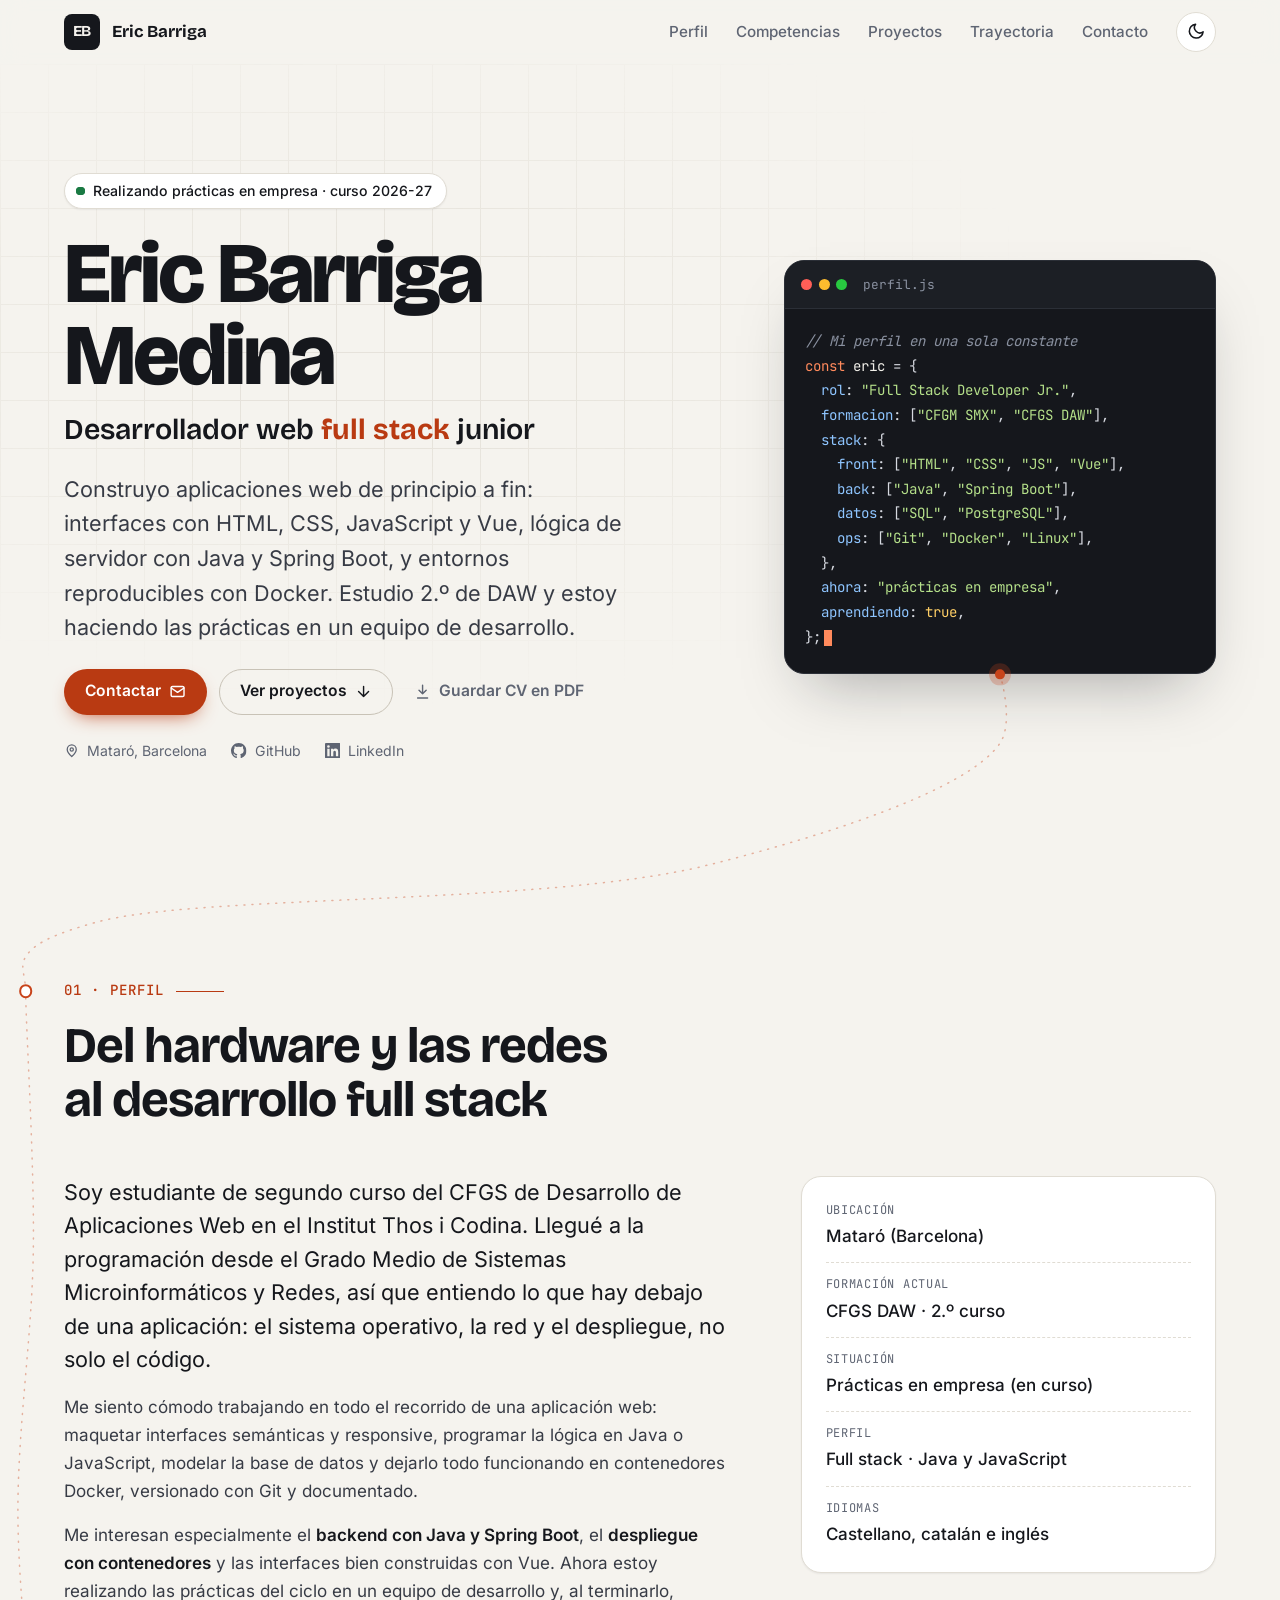
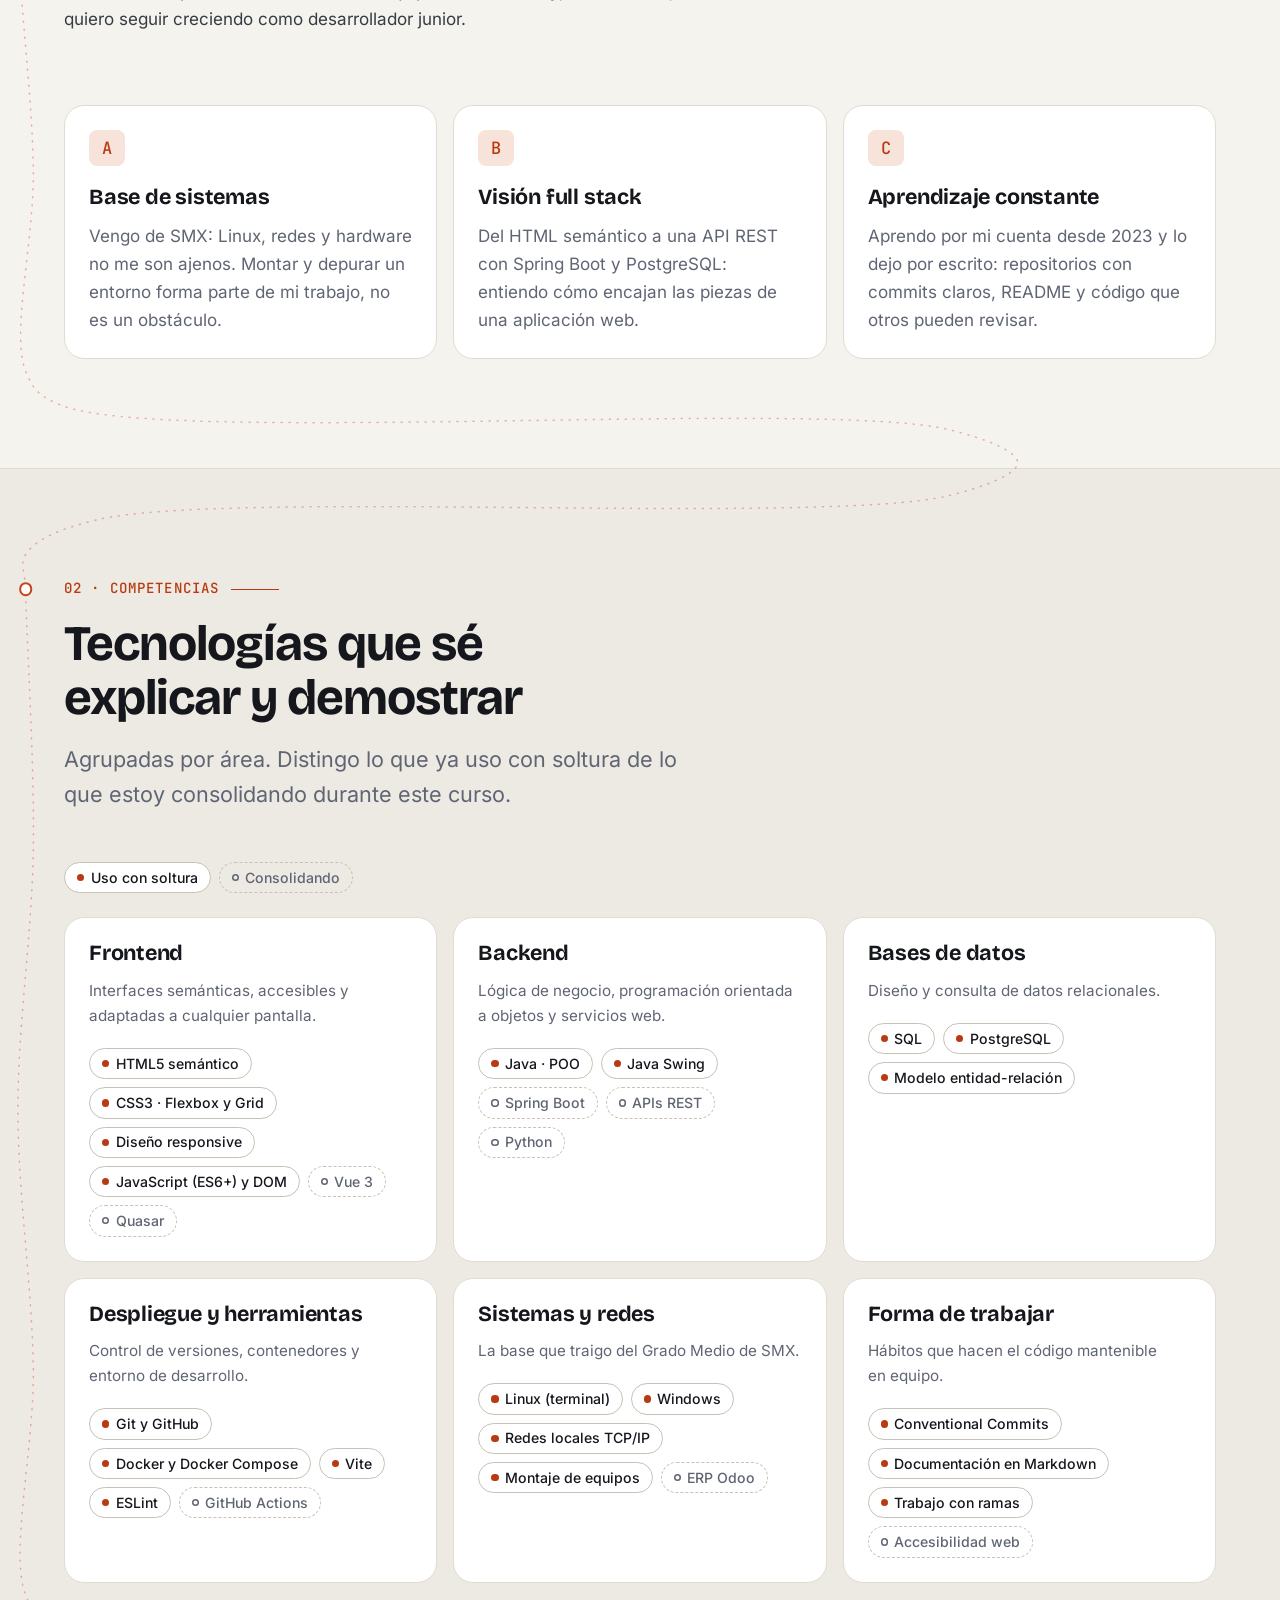
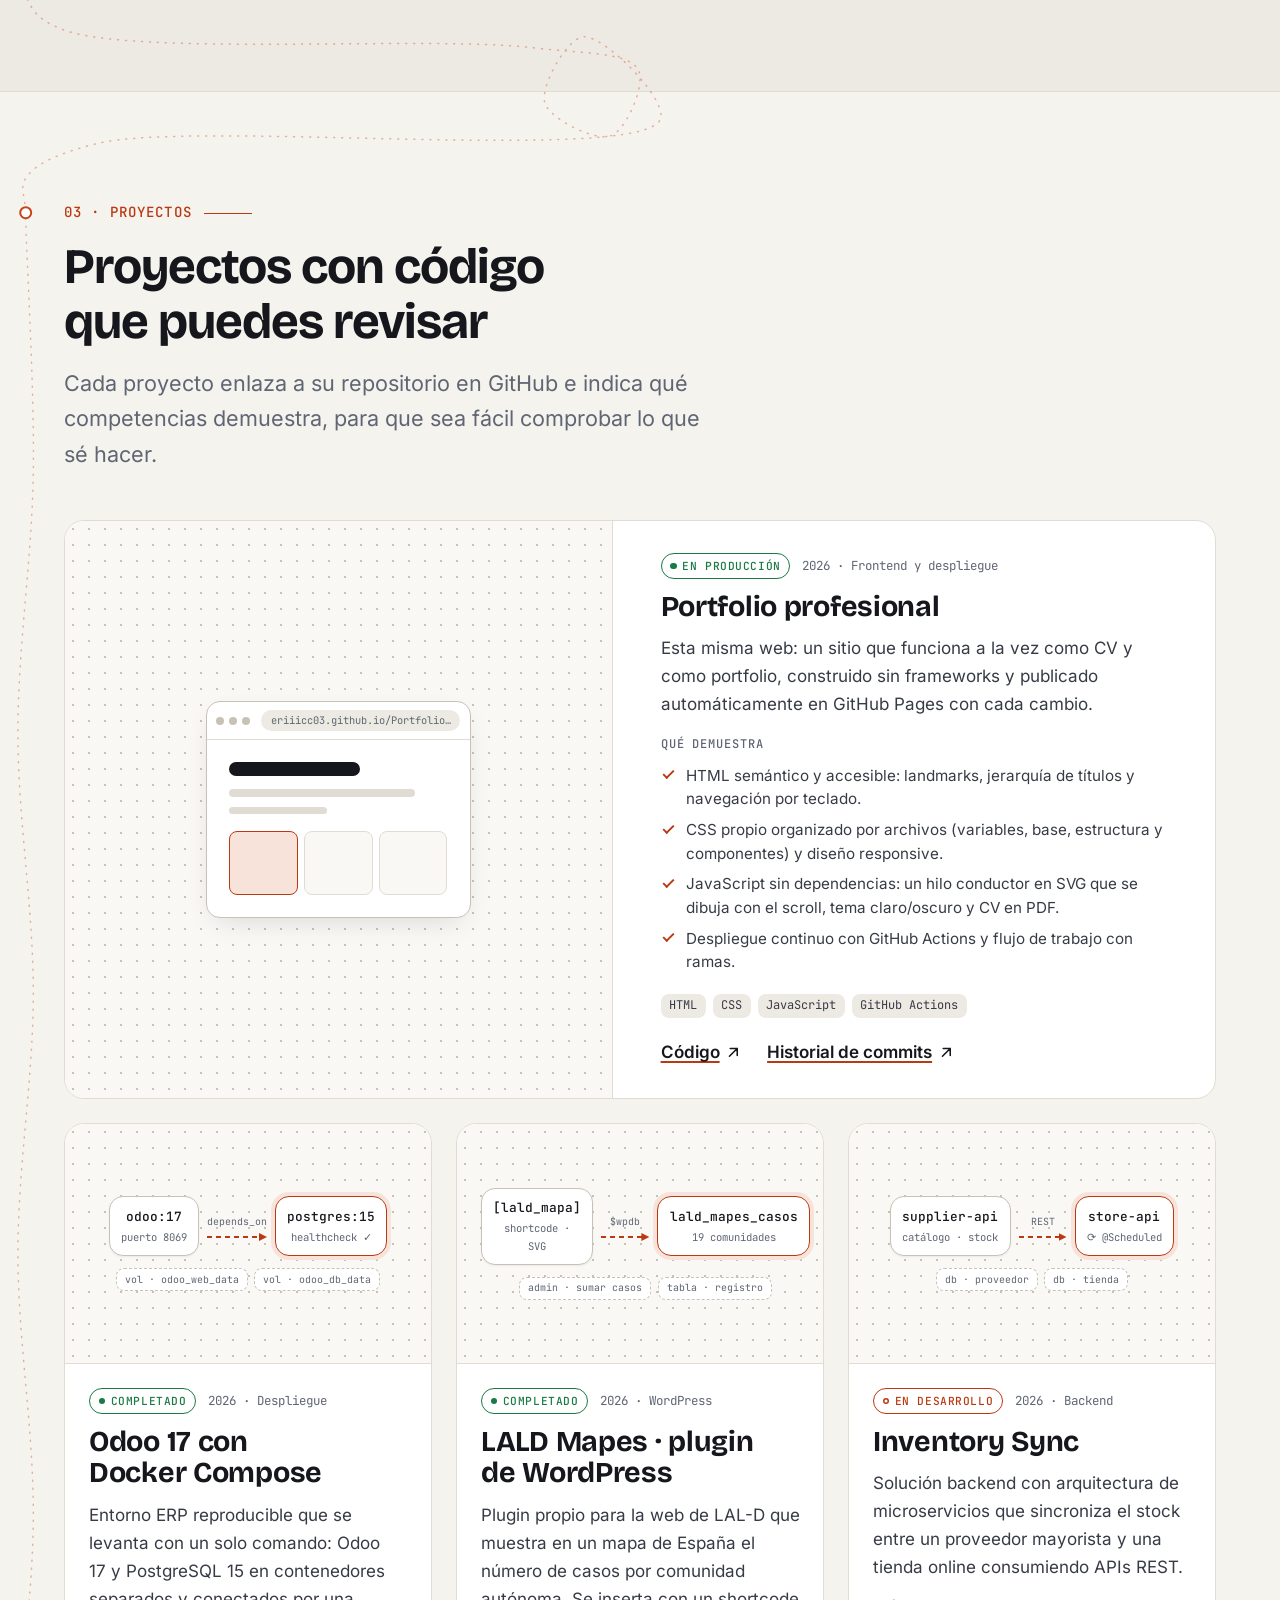
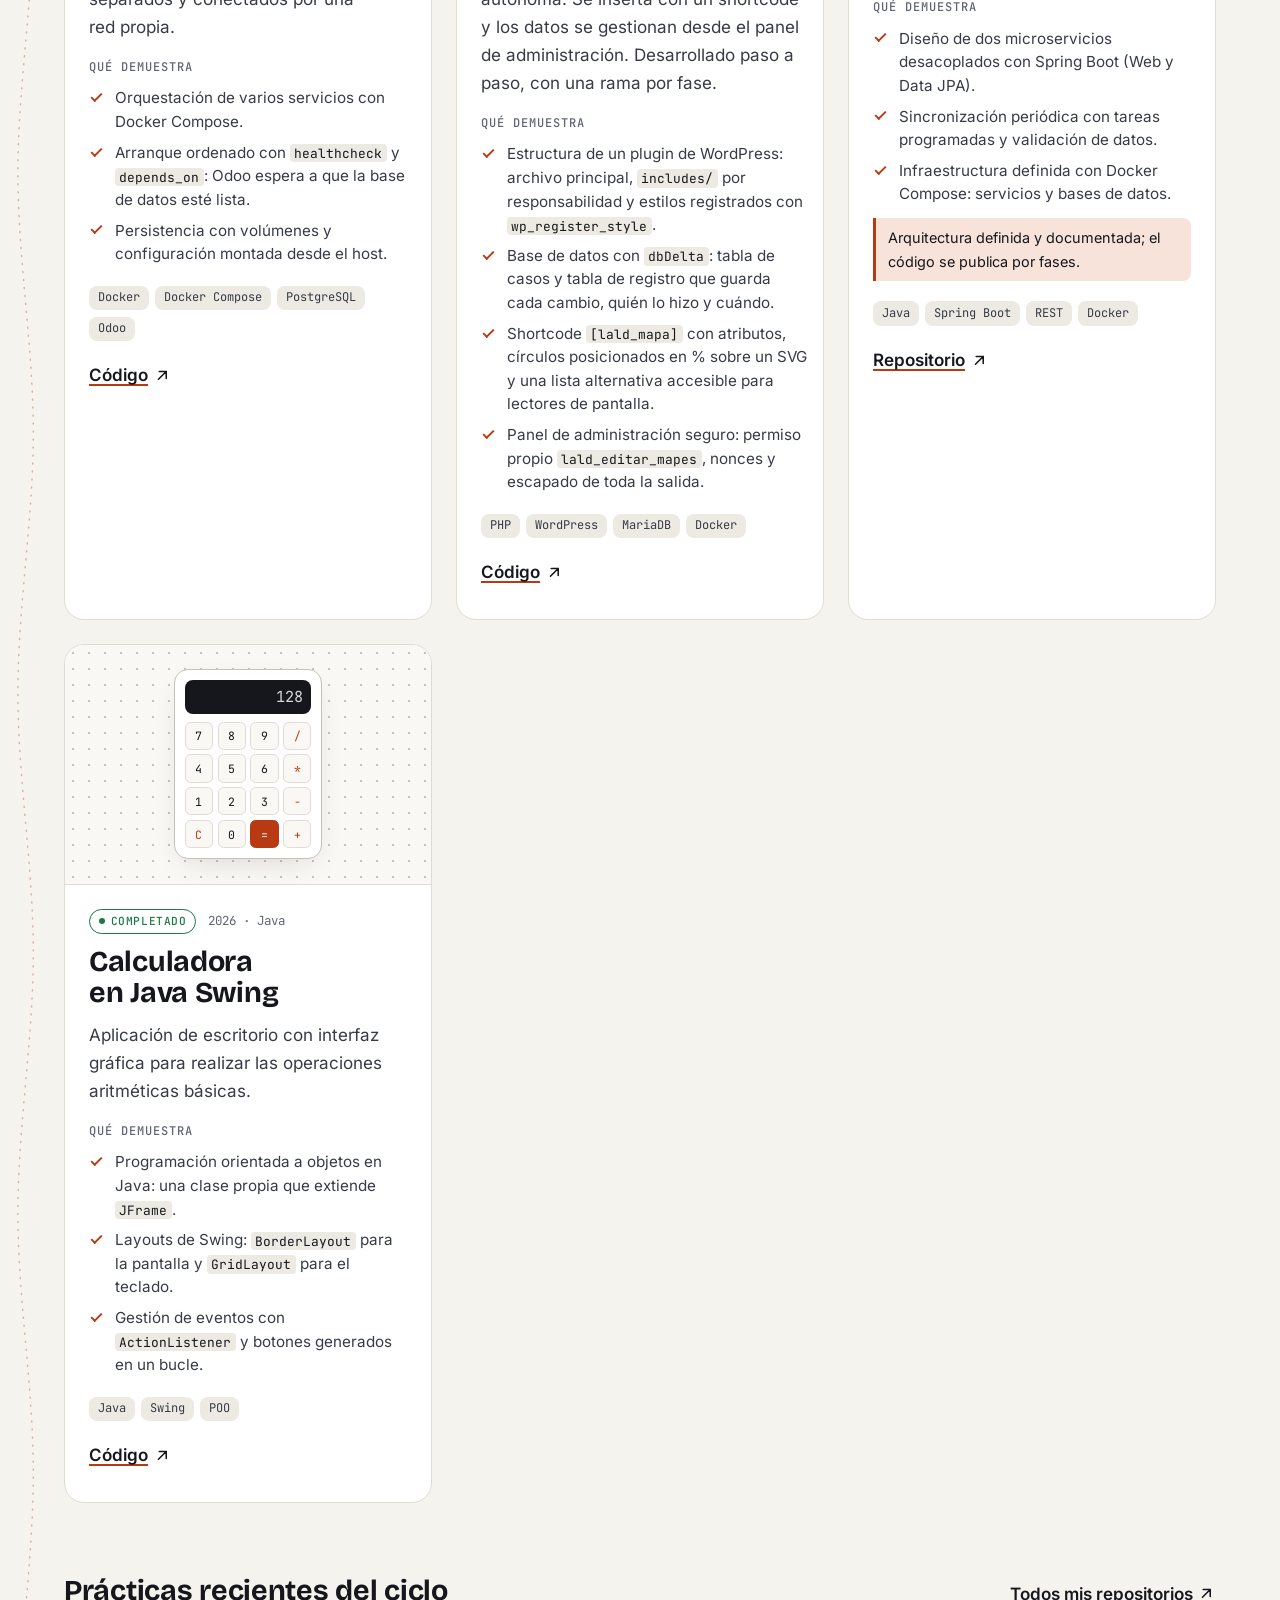
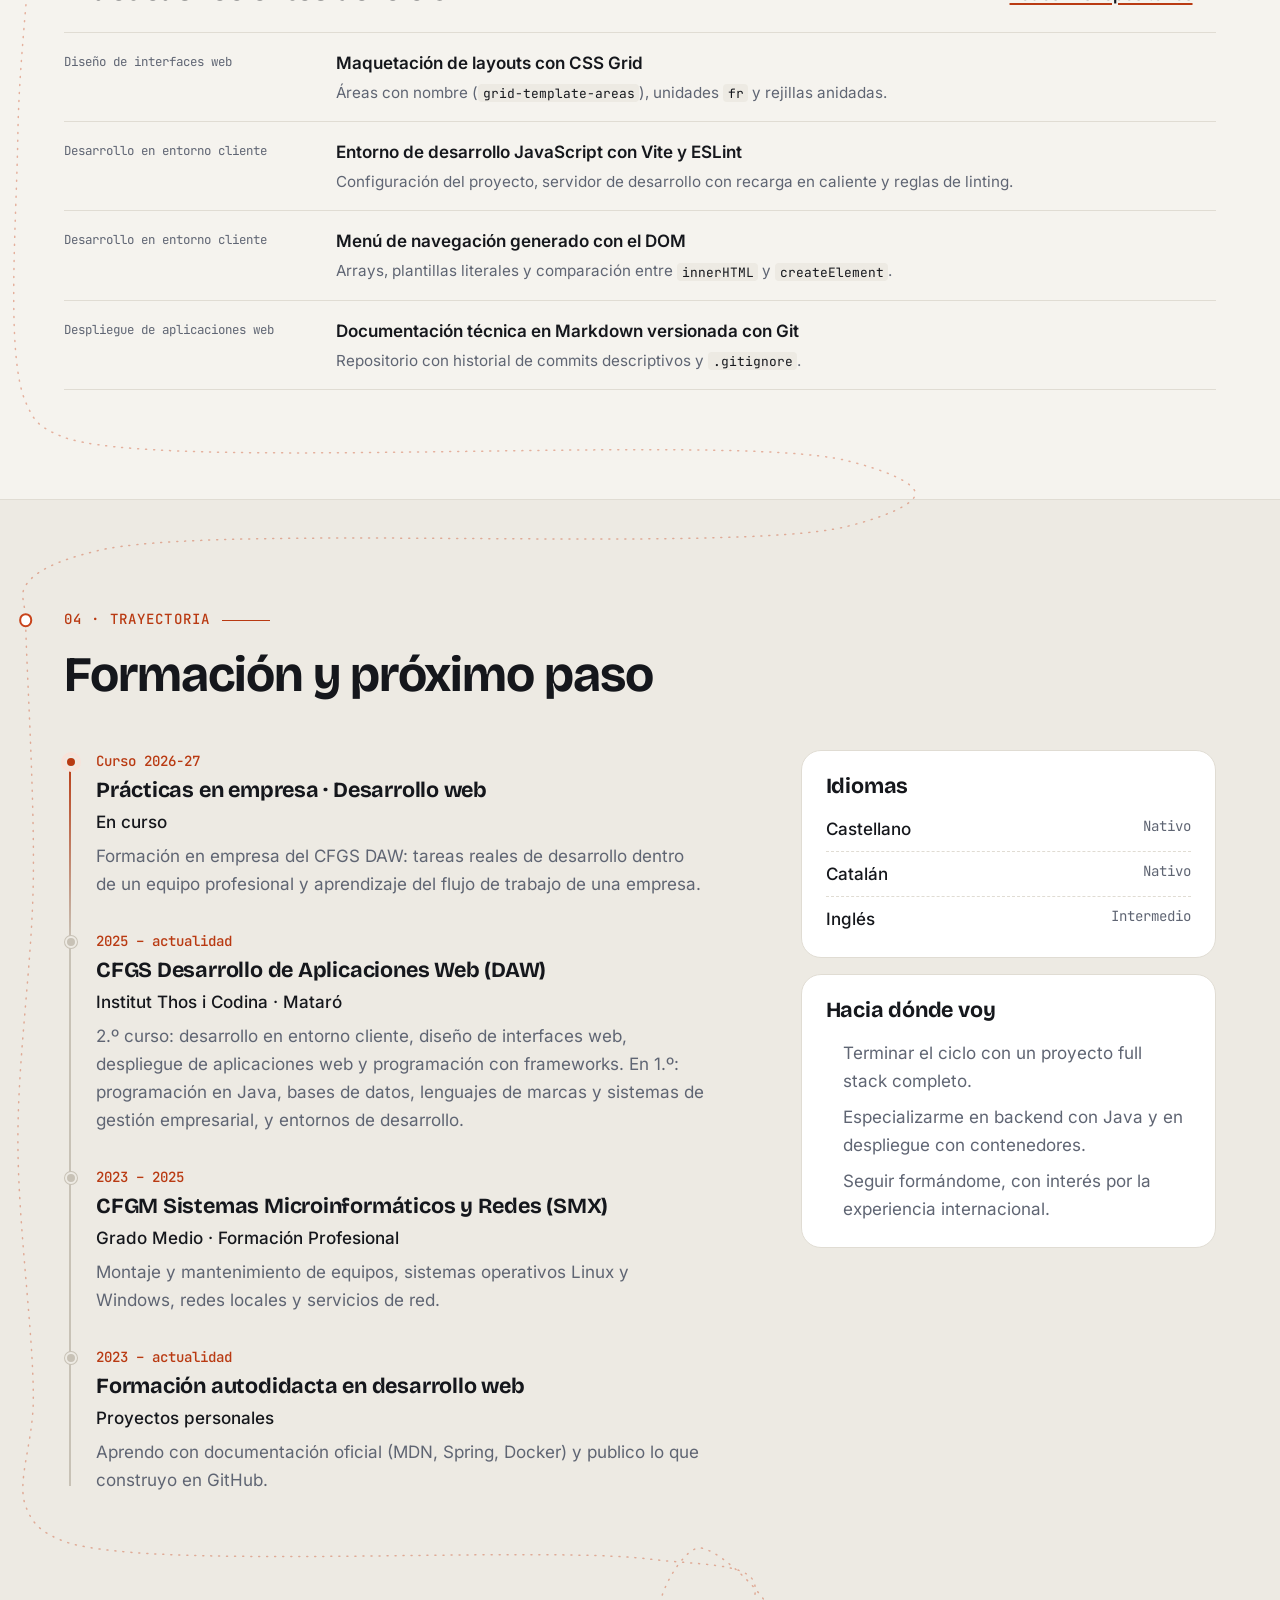
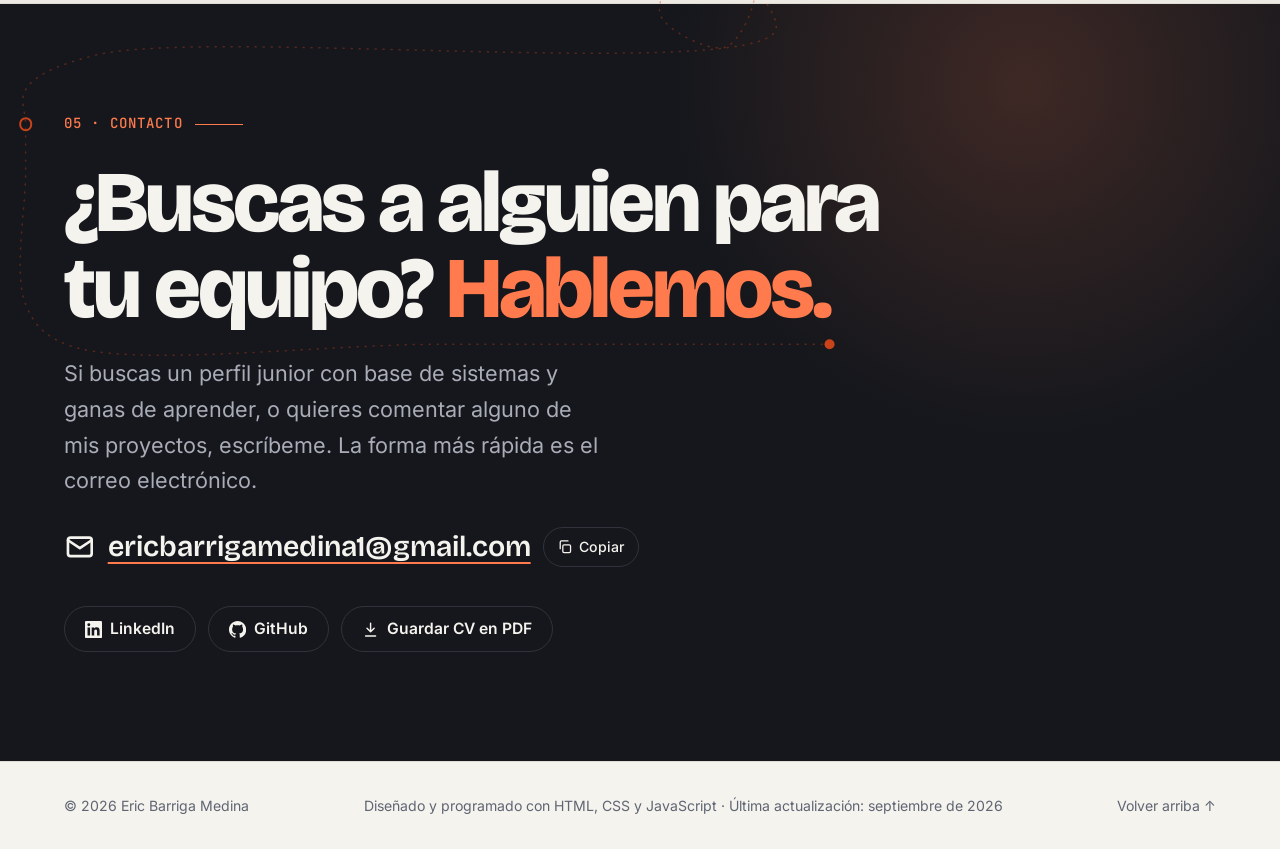
==== commit affbb38f: "fix: LALD Mapes sin mención de trabajo en pareja" ====
--- a/index.html
+++ b/index.html
@@ -548,7 +548,7 @@
               <p class="proyecto__descripcion">
                 Plugin propio para la web de LAL-D que muestra en un mapa de España el número de casos
                 por comunidad autónoma. Se inserta con un shortcode y los datos se gestionan desde el
-                panel de administración. Desarrollado en pareja, paso a paso, con una rama por fase.
+                panel de administración. Desarrollado paso a paso, con una rama por fase.
               </p>
               <h4 class="proyecto__subtitulo">Qué demuestra</h4>
               <ul class="proyecto__pruebas">
